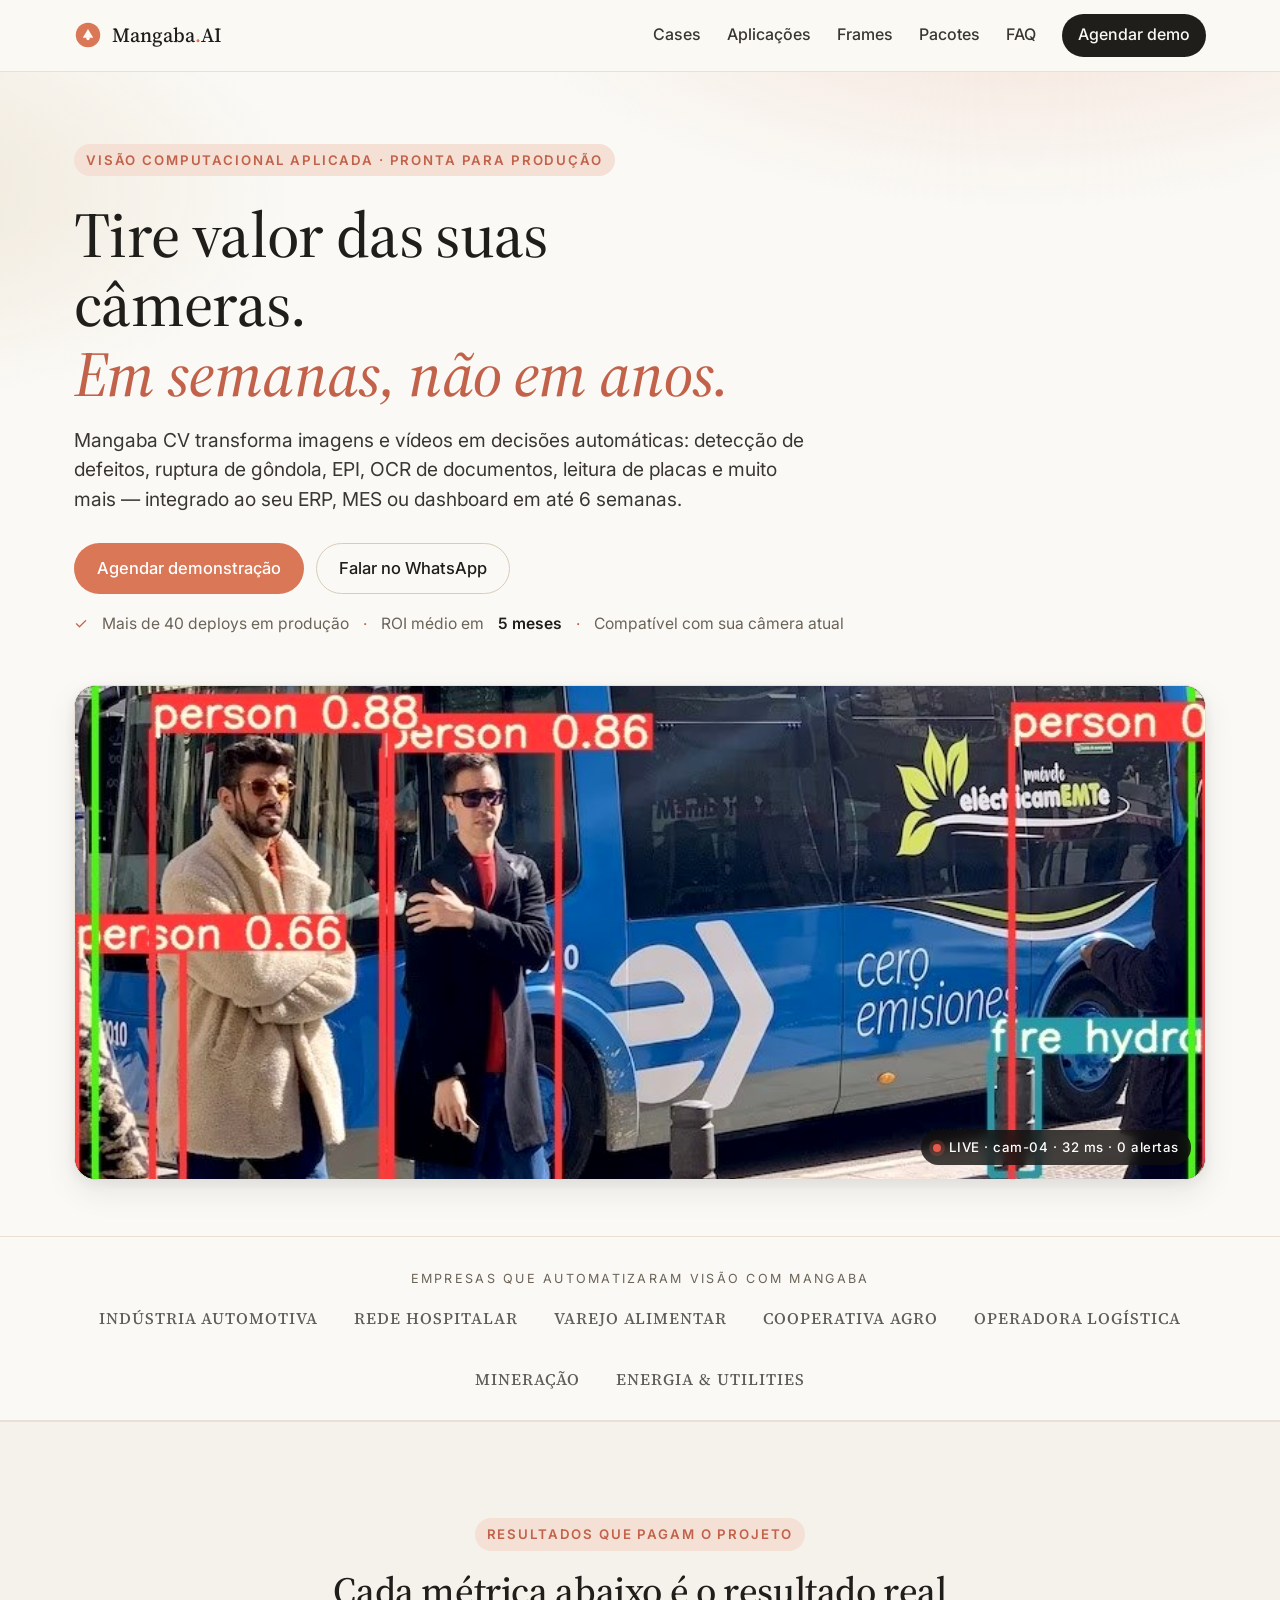
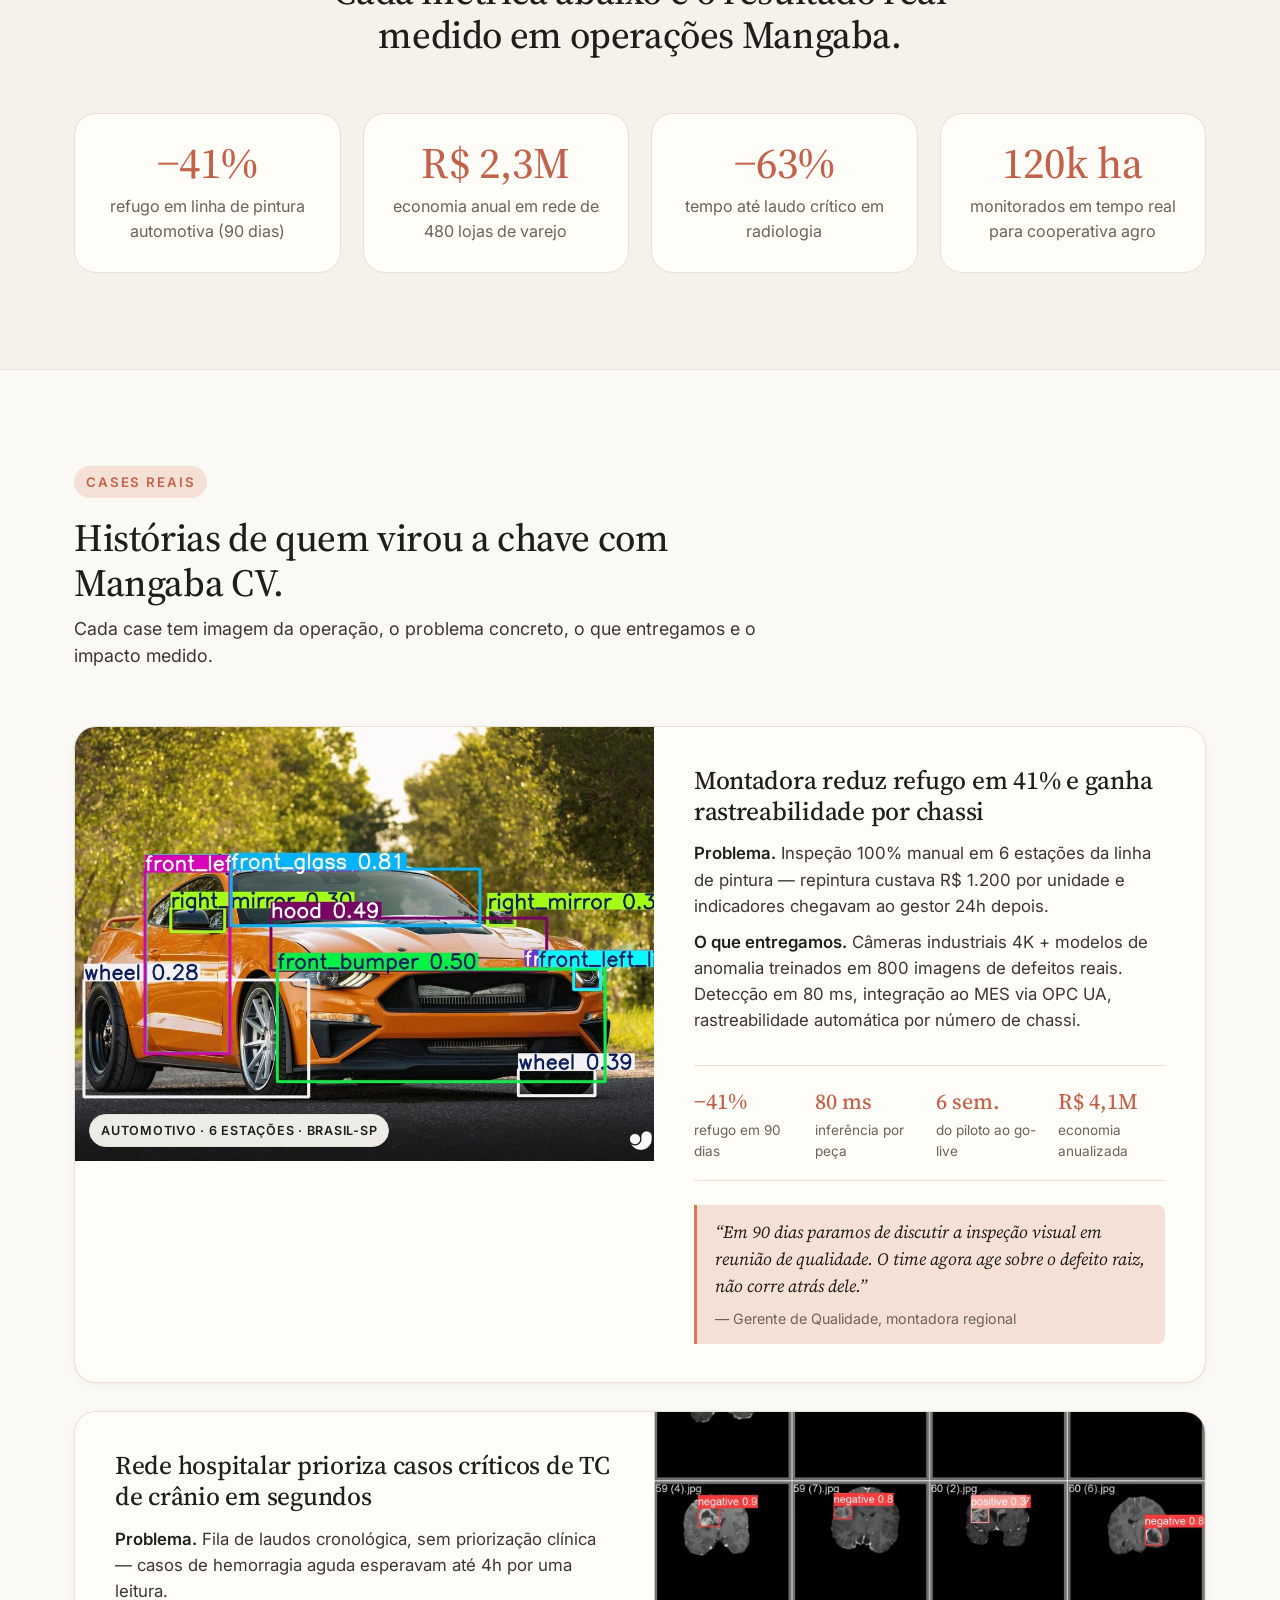
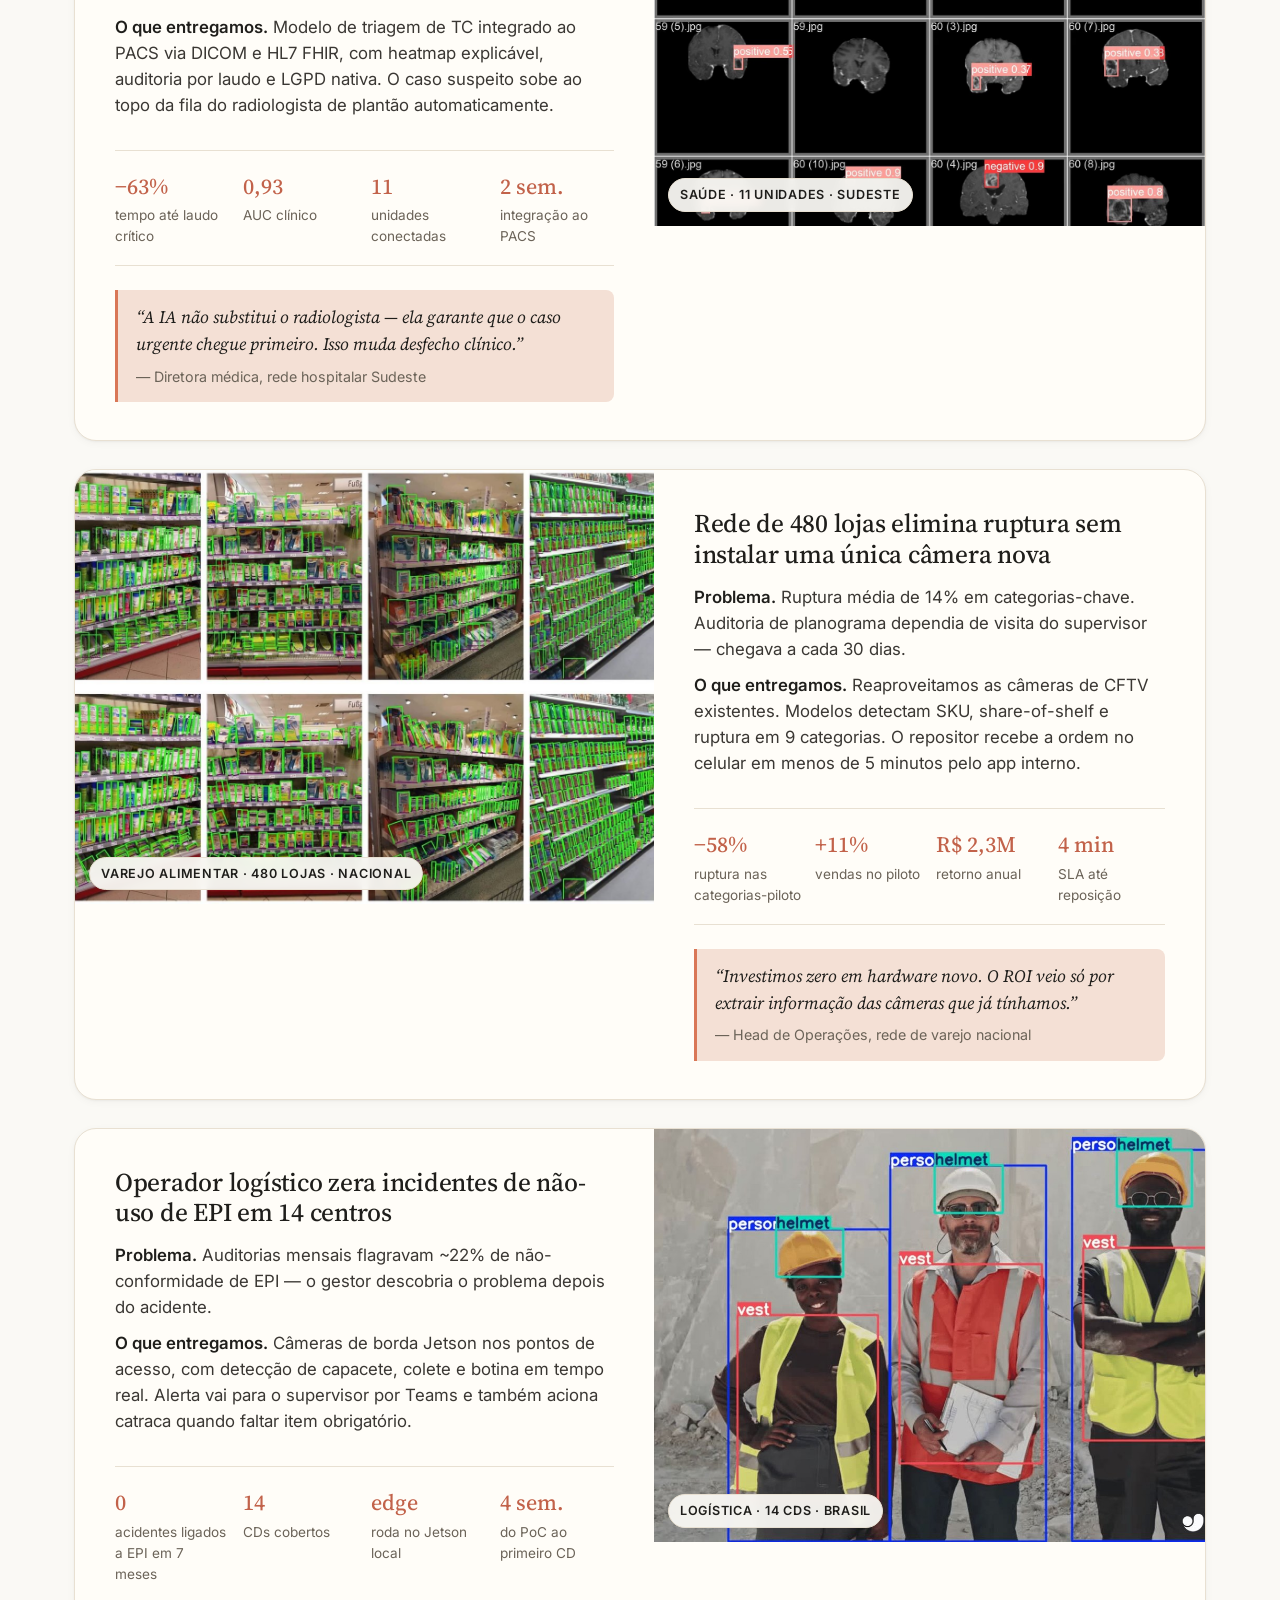
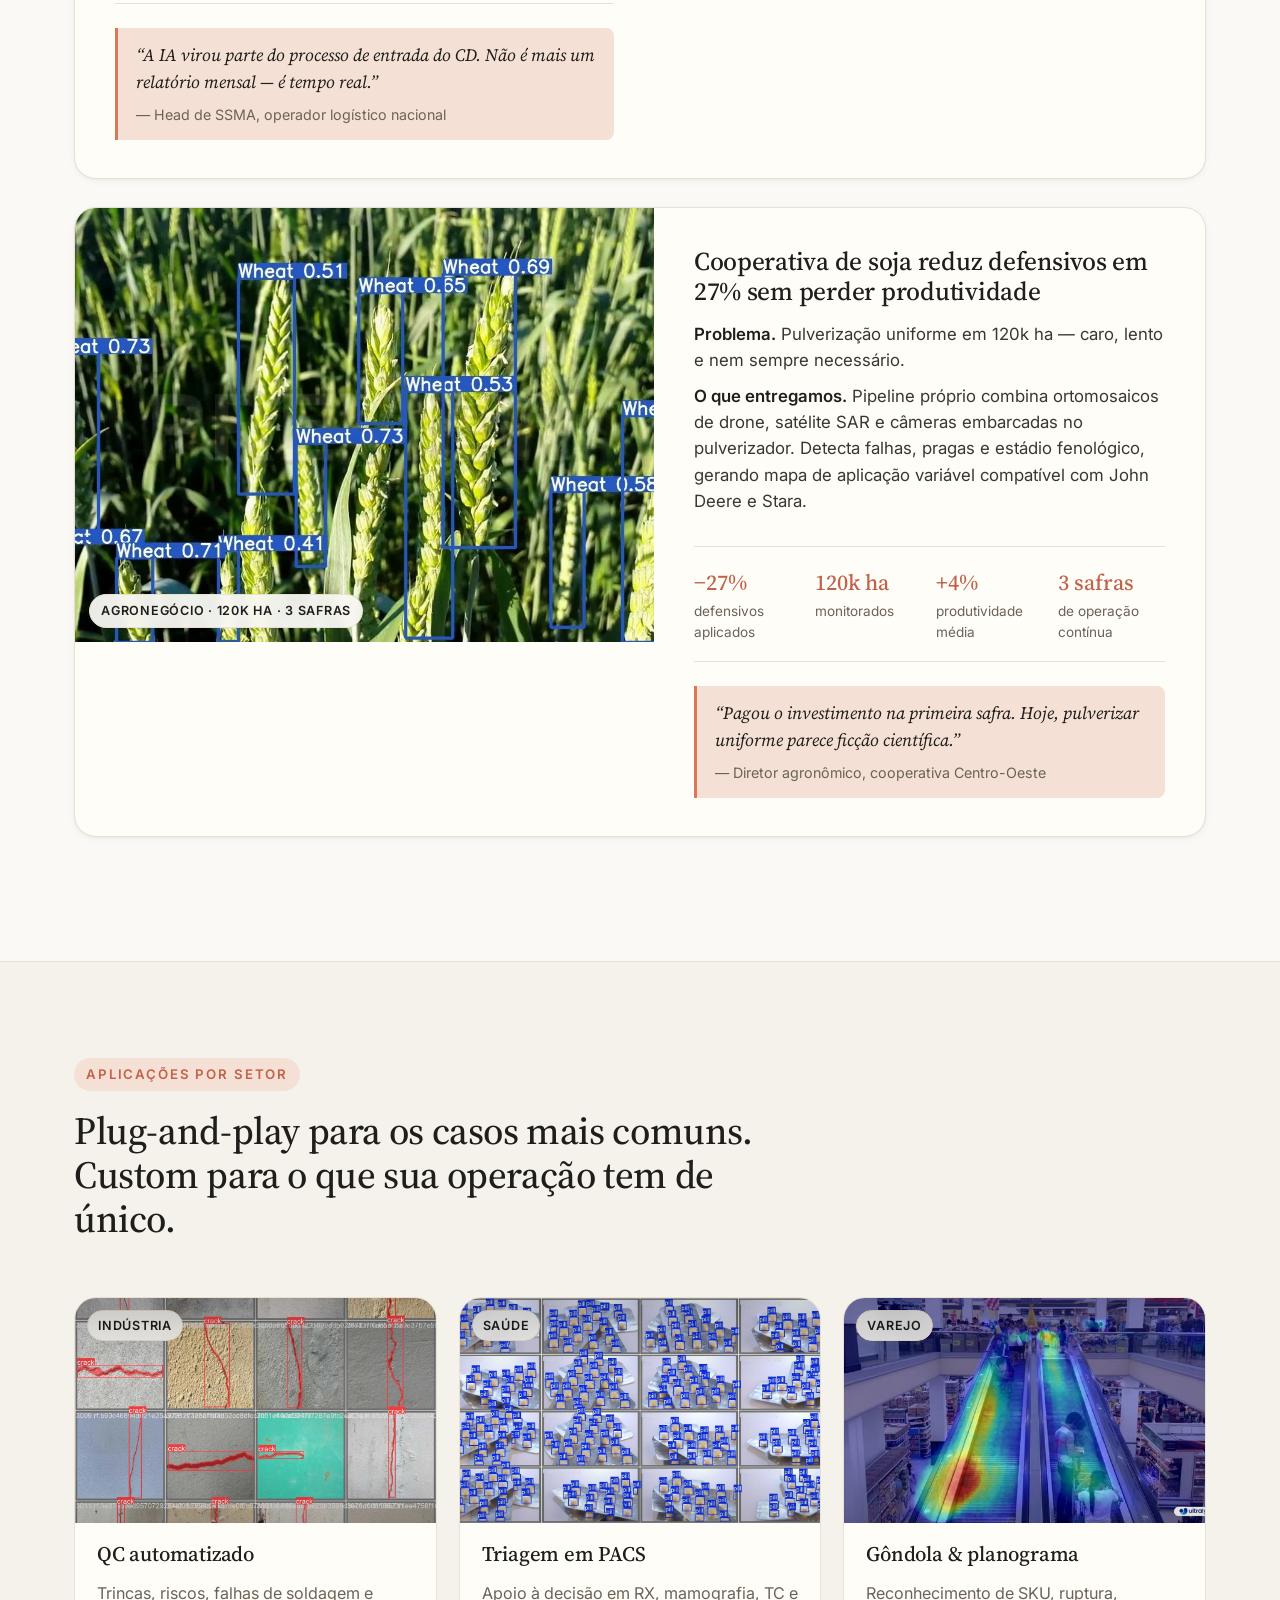
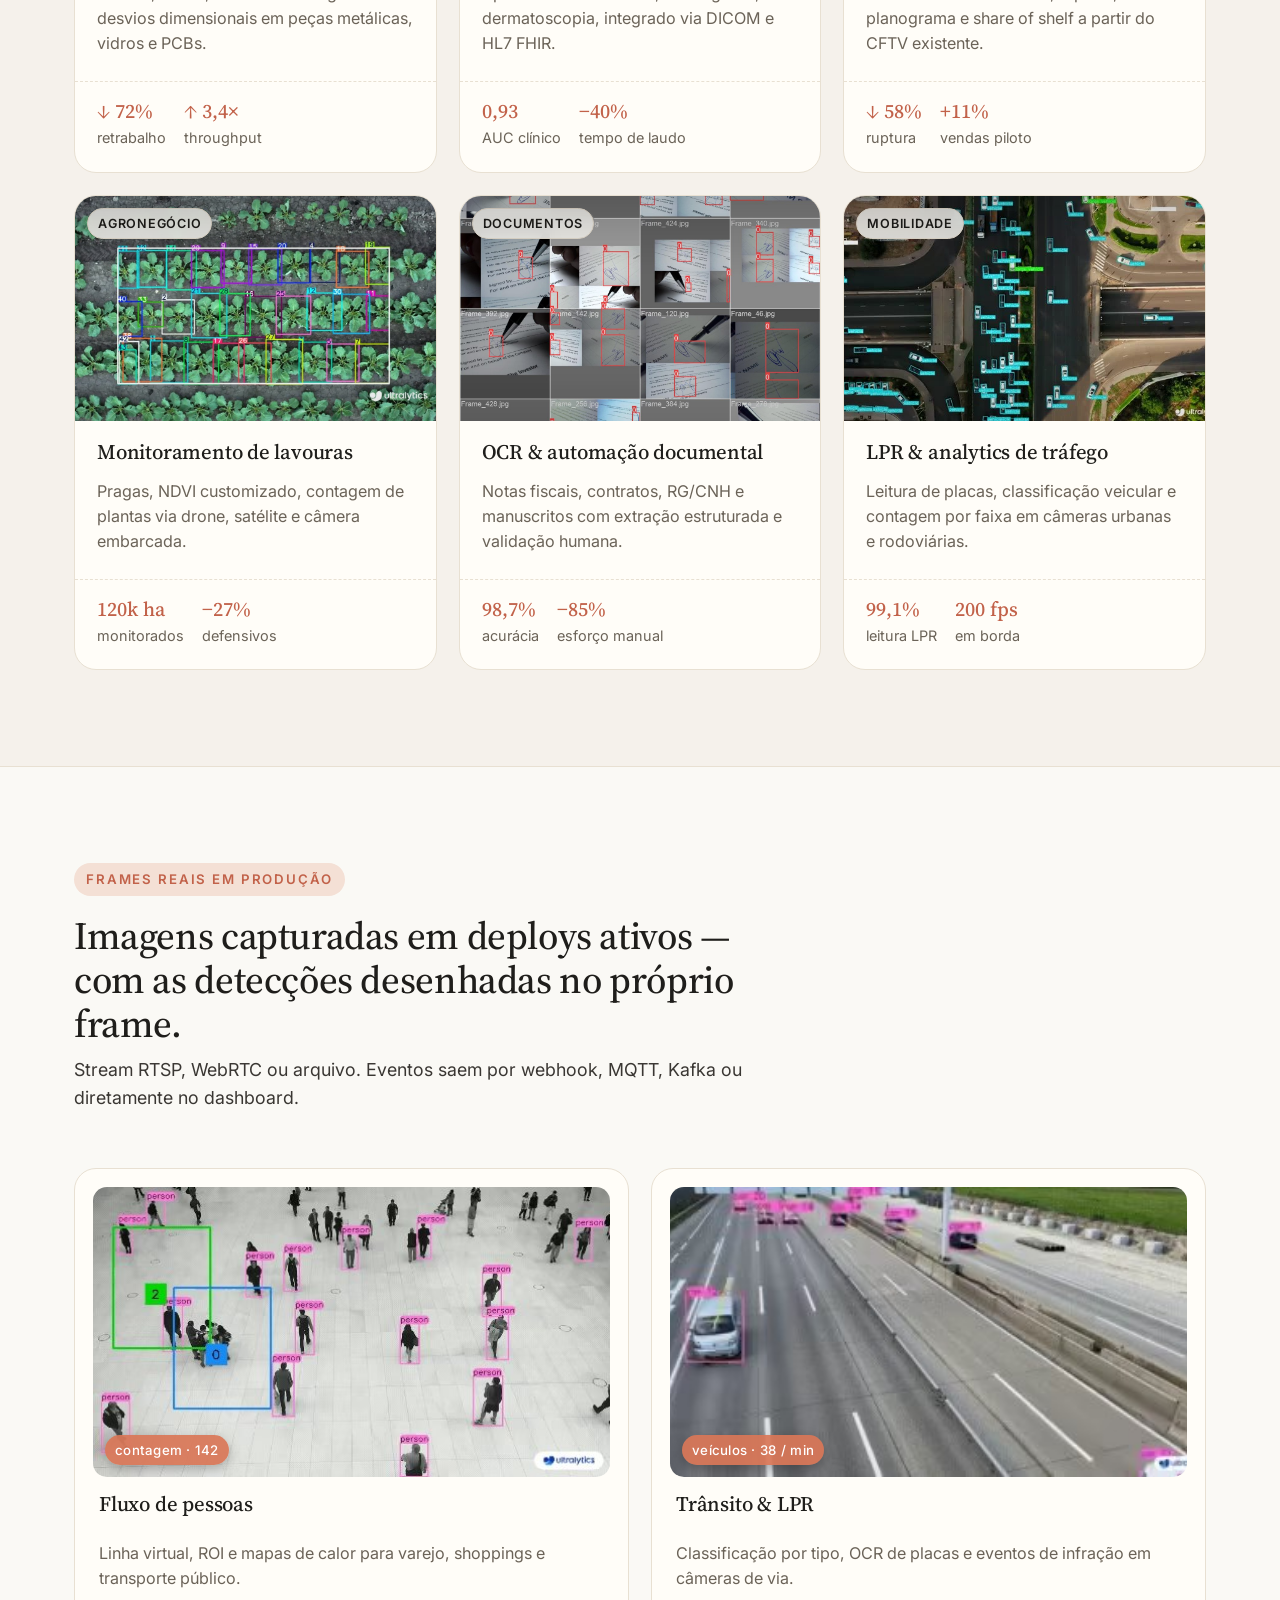
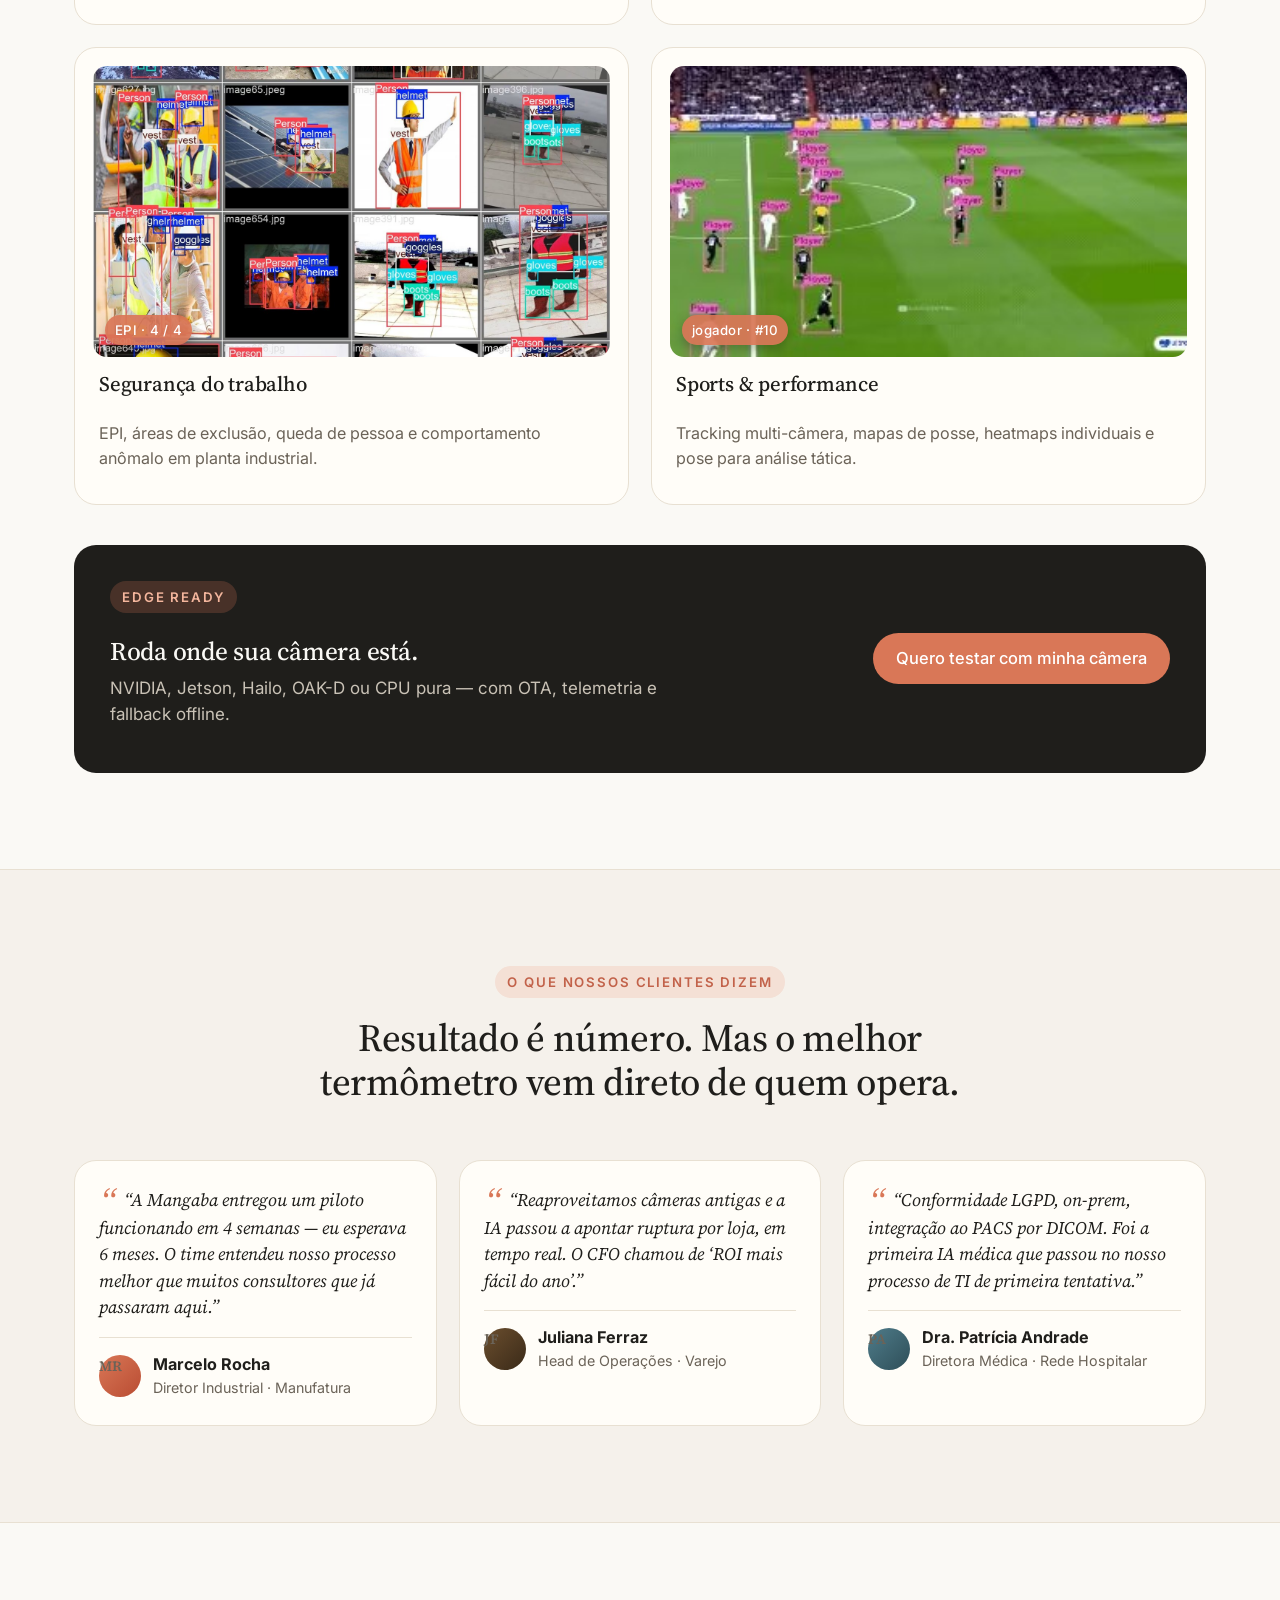
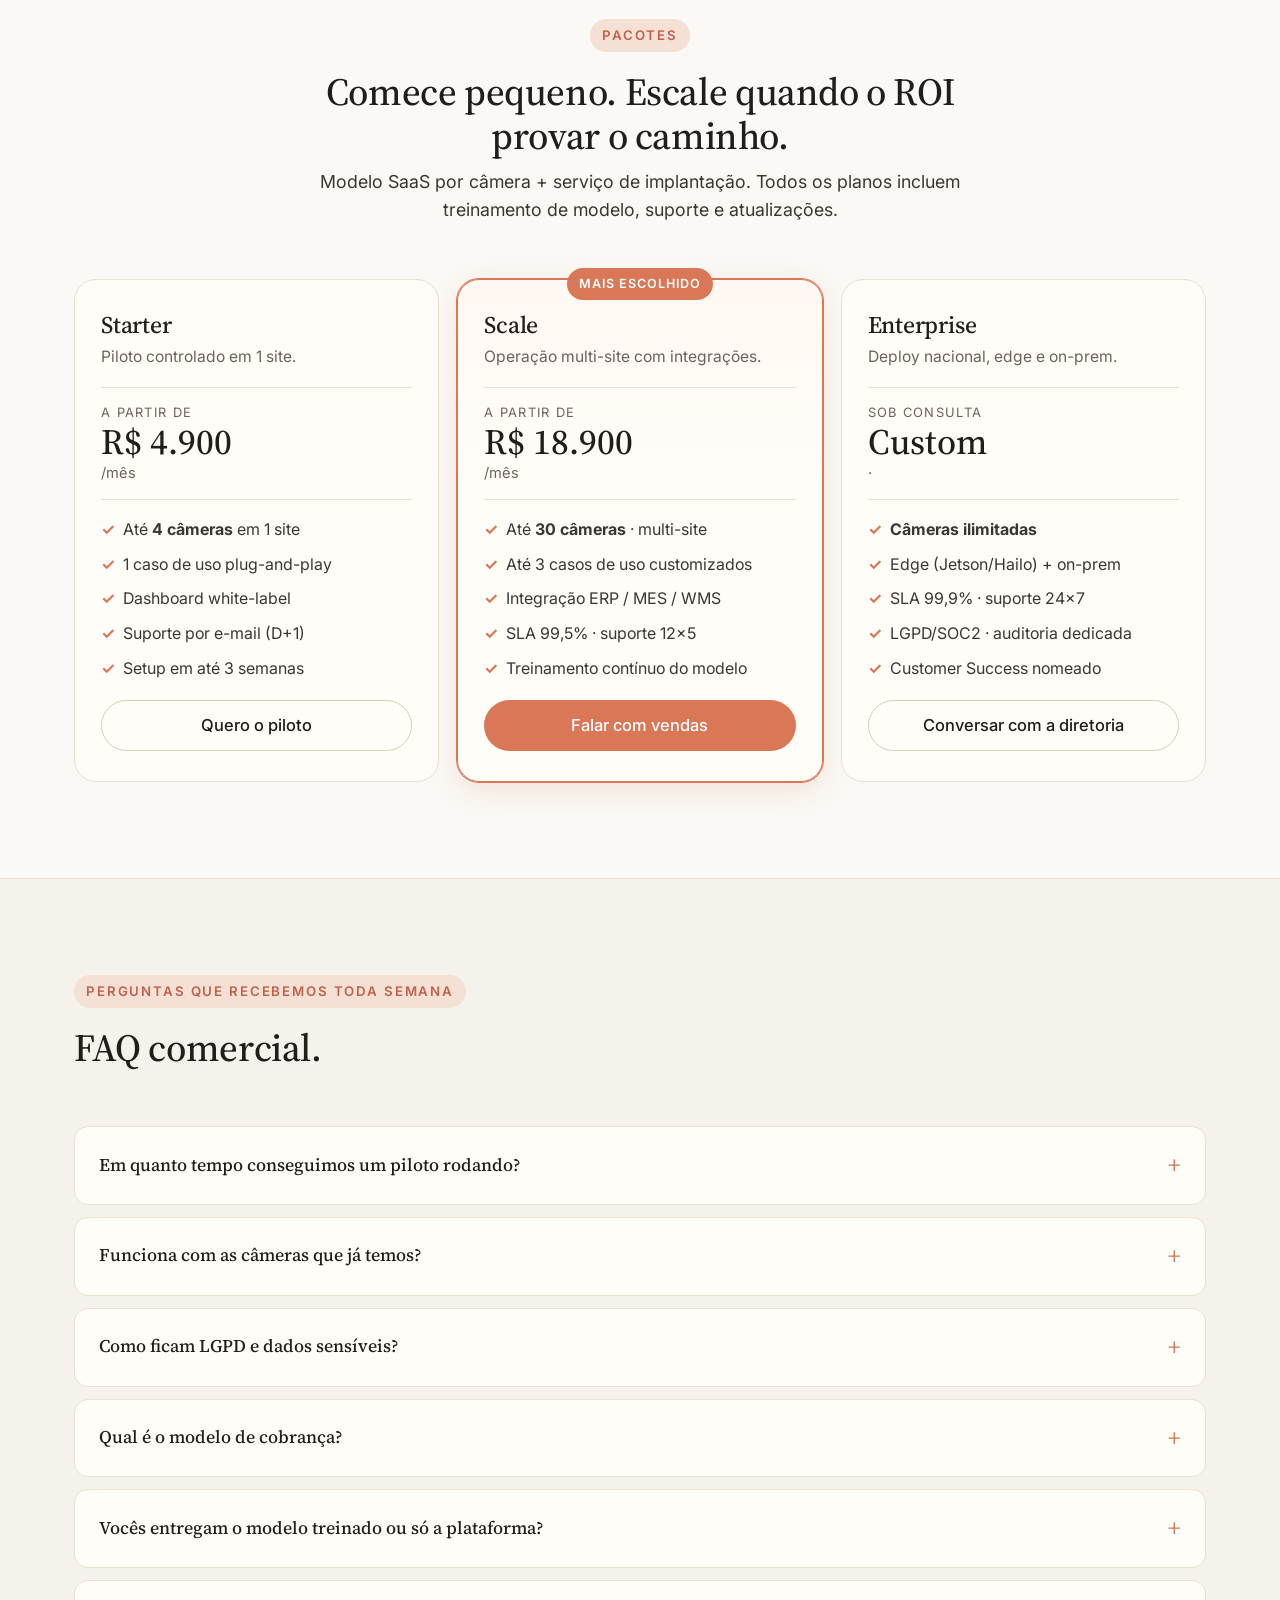
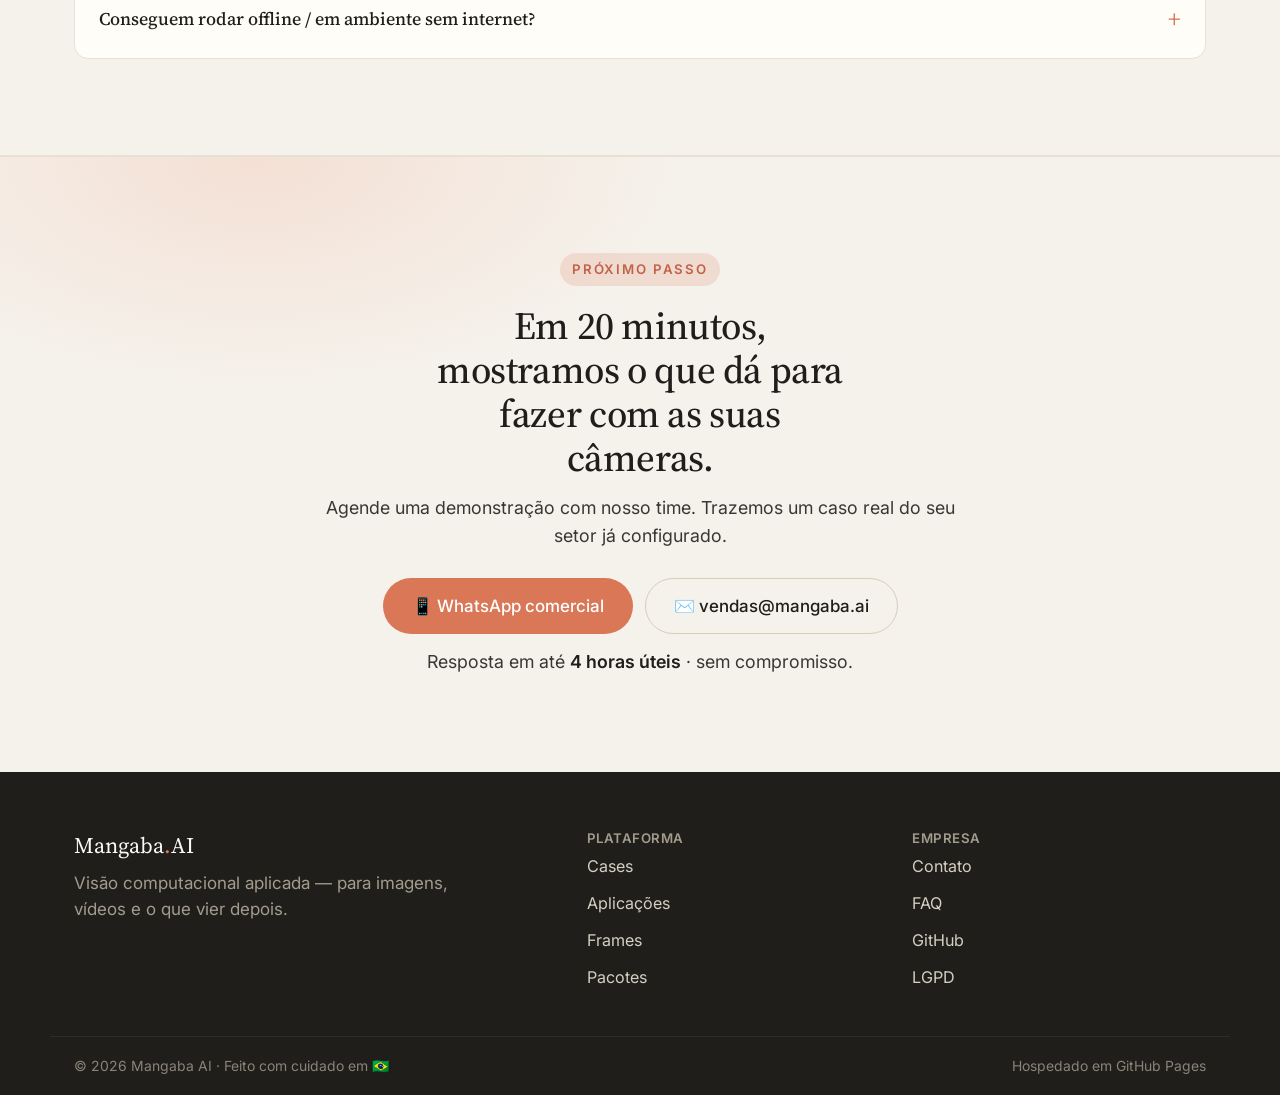
==== index.html @ 83b3646a "feat: use official Ultralytics YOLO annotated demos as case images Replaces stock Unsplash photos + " ====
<!DOCTYPE html>

<html lang="pt-BR">
<head>
<meta charset="utf-8"/>
<meta content="width=device-width, initial-scale=1.0" name="viewport"/>
<meta content="Mangaba AI — Visão Computacional aplicada. Reduza retrabalho, ruptura e tempo de laudo com IA visual em produção. Cases reais em indústria, varejo, saúde e agro." name="description"/>
<meta content="#FAF9F5" name="theme-color"/>
<meta content="Mangaba AI · Visão Computacional para sua operação" property="og:title"/>
<meta content="Detecção, OCR e analytics de vídeo em produção. Veja cases reais com ROI mensurável." property="og:description"/>
<meta content="website" property="og:type"/>
<title>Mangaba AI · Visão Computacional para sua operação</title>
<link href="https://fonts.googleapis.com" rel="preconnect"/>
<link crossorigin="" href="https://fonts.gstatic.com" rel="preconnect"/>
<link href="https://fonts.googleapis.com/css2?family=Source+Serif+4:opsz,wght@8..60,400;8..60,500;8..60,600&amp;family=Inter:wght@400;500;600;700&amp;display=swap" rel="stylesheet"/>
<link href="assets/styles.css" rel="stylesheet"/>
<link href="assets/favicon.svg" rel="icon" type="image/svg+xml"/>
</head>
<body>
<!-- ============== NAV ============== -->
<header class="nav">
<div class="nav__inner">
<a aria-label="Mangaba AI" class="brand" href="#top">
<span aria-hidden="true" class="brand__mark">
<svg fill="none" height="28" viewbox="0 0 32 32" width="28">
<circle cx="16" cy="16" fill="#D97757" r="14"></circle>
<path d="M10 19 L16 9 L22 19 Z" fill="#FAF9F5"></path>
<circle cx="16" cy="20" fill="#FAF9F5" r="2"></circle>
</svg>
</span>
<span class="brand__name">Mangaba<span class="brand__dot">.</span>AI</span>
</a>
<nav class="nav__links">
<a href="#cases">Cases</a>
<a href="#aplicacoes">Aplicações</a>
<a href="#video">Frames</a>
<a href="#pacotes">Pacotes</a>
<a href="#faq">FAQ</a>
<a class="nav__cta" href="https://wa.me/5500000000000?text=Quero%20conhecer%20o%20Mangaba%20CV" rel="noopener" target="_blank">Agendar demo</a>
</nav>
</div>
</header>
<!-- ============== HERO ============== -->
<section class="hero" id="top">
<div class="hero__inner">
<span class="eyebrow">Visão Computacional aplicada · pronta para produção</span>
<h1 class="hero__title">
      Tire valor das suas câmeras.<br/>
<em>Em semanas, não em anos.</em>
</h1>
<p class="hero__lede">
      Mangaba CV transforma imagens e vídeos em decisões automáticas: detecção de defeitos,
      ruptura de gôndola, EPI, OCR de documentos, leitura de placas e muito mais —
      integrado ao seu ERP, MES ou dashboard em até 6 semanas.
    </p>
<div class="hero__cta">
<a class="btn btn--primary" href="#contato">Agendar demonstração</a>
<a class="btn btn--ghost" href="https://wa.me/5500000000000?text=Quero%20saber%20mais%20sobre%20Mangaba%20CV" rel="noopener" target="_blank">Falar no WhatsApp</a>
</div>
<p class="hero__proof">
<span>✓</span> Mais de 40 deploys em produção
      <span>·</span> ROI médio em <b>5 meses</b>
<span>·</span> Compatível com sua câmera atual
    </p>
<div class="hero__media">
<img alt="Detecção YOLO de ônibus e pedestres em via urbana" loading="lazy" src="assets/cases/hero.jpg"/>

<div class="hero__hud">
<span class="dot"></span> LIVE · cam-04 · 32 ms · 0 alertas
      </div>
</div>
</div>
</section>
<!-- ============== TRUST STRIP ============== -->
<section class="trust">
<div class="container">
<p class="trust__title">Empresas que automatizaram visão com Mangaba</p>
<div aria-hidden="true" class="trust__row">
<span>INDÚSTRIA AUTOMOTIVA</span>
<span>REDE HOSPITALAR</span>
<span>VAREJO ALIMENTAR</span>
<span>COOPERATIVA AGRO</span>
<span>OPERADORA LOGÍSTICA</span>
<span>MINERAÇÃO</span>
<span>ENERGIA &amp; UTILITIES</span>
</div>
</div>
</section>
<!-- ============== IMPACT STATS ============== -->
<section class="section section--alt" id="impacto">
<div class="container">
<div class="section__head section__head--center">
<span class="eyebrow">Resultados que pagam o projeto</span>
<h2>Cada métrica abaixo é o resultado real medido em operações Mangaba.</h2>
</div>
<div class="impact-grid">
<div class="impact">
<b>−41%</b>
<span>refugo em linha de pintura automotiva (90 dias)</span>
</div>
<div class="impact">
<b>R$ 2,3M</b>
<span>economia anual em rede de 480 lojas de varejo</span>
</div>
<div class="impact">
<b>−63%</b>
<span>tempo até laudo crítico em radiologia</span>
</div>
<div class="impact">
<b>120k ha</b>
<span>monitorados em tempo real para cooperativa agro</span>
</div>
</div>
</div>
</section>
<!-- ============== CASES (REAIS, RICOS, COMERCIAIS) ============== -->
<section class="section" id="cases">
<div class="container">
<div class="section__head">
<span class="eyebrow">Cases reais</span>
<h2>Histórias de quem virou a chave com Mangaba CV.</h2>
<p>Cada case tem imagem da operação, o problema concreto, o que entregamos e o impacto medido.</p>
</div>
<!-- ===== CASE 1: AUTOMOTIVO ===== -->
<article class="rcase">
<div class="rcase__media">
<img alt="Detecção de peças automotivas com bounding boxes por componente" loading="lazy" src="assets/cases/case-auto.jpg"/>

<span class="rcase__pill">Automotivo · 6 estações · Brasil-SP</span>
</div>
<div class="rcase__body">
<h3>Montadora reduz refugo em 41% e ganha rastreabilidade por chassi</h3>
<p class="rcase__problem">
<b>Problema.</b> Inspeção 100% manual em 6 estações da linha de pintura — repintura
          custava R$ 1.200 por unidade e indicadores chegavam ao gestor 24h depois.
        </p>
<p class="rcase__solution">
<b>O que entregamos.</b> Câmeras industriais 4K + modelos de anomalia treinados em
          800 imagens de defeitos reais. Detecção em 80 ms, integração ao MES via OPC UA,
          rastreabilidade automática por número de chassi.
        </p>
<div class="rcase__stats">
<div><b>−41%</b><span>refugo em 90 dias</span></div>
<div><b>80 ms</b><span>inferência por peça</span></div>
<div><b>6 sem.</b><span>do piloto ao go-live</span></div>
<div><b>R$ 4,1M</b><span>economia anualizada</span></div>
</div>
<blockquote class="rcase__quote">
          “Em 90 dias paramos de discutir a inspeção visual em reunião de qualidade.
          O time agora age sobre o defeito raiz, não corre atrás dele.”
          <cite>— Gerente de Qualidade, montadora regional</cite>
</blockquote>
</div>
</article>
<!-- ===== CASE 2: SAÚDE ===== -->
<article class="rcase rcase--reverse">
<div class="rcase__media">
<img alt="Triagem de TCs cerebrais com classificação positive/negative" loading="lazy" src="assets/cases/case-saude.jpg"/>

<span class="rcase__pill">Saúde · 11 unidades · Sudeste</span>
</div>
<div class="rcase__body">
<h3>Rede hospitalar prioriza casos críticos de TC de crânio em segundos</h3>
<p class="rcase__problem">
<b>Problema.</b> Fila de laudos cronológica, sem priorização clínica — casos
          de hemorragia aguda esperavam até 4h por uma leitura.
        </p>
<p class="rcase__solution">
<b>O que entregamos.</b> Modelo de triagem de TC integrado ao PACS via DICOM e HL7 FHIR,
          com heatmap explicável, auditoria por laudo e LGPD nativa. O caso suspeito sobe ao topo
          da fila do radiologista de plantão automaticamente.
        </p>
<div class="rcase__stats">
<div><b>−63%</b><span>tempo até laudo crítico</span></div>
<div><b>0,93</b><span>AUC clínico</span></div>
<div><b>11</b><span>unidades conectadas</span></div>
<div><b>2 sem.</b><span>integração ao PACS</span></div>
</div>
<blockquote class="rcase__quote">
          “A IA não substitui o radiologista — ela garante que o caso urgente
          chegue primeiro. Isso muda desfecho clínico.”
          <cite>— Diretora médica, rede hospitalar Sudeste</cite>
</blockquote>
</div>
</article>
<!-- ===== CASE 3: VAREJO ===== -->
<article class="rcase">
<div class="rcase__media">
<img alt="Detecção densa de SKUs em gôndolas de varejo" loading="lazy" src="assets/cases/case-varejo.jpg"/>

<span class="rcase__pill">Varejo alimentar · 480 lojas · Nacional</span>
</div>
<div class="rcase__body">
<h3>Rede de 480 lojas elimina ruptura sem instalar uma única câmera nova</h3>
<p class="rcase__problem">
<b>Problema.</b> Ruptura média de 14% em categorias-chave. Auditoria de planograma
          dependia de visita do supervisor — chegava a cada 30 dias.
        </p>
<p class="rcase__solution">
<b>O que entregamos.</b> Reaproveitamos as câmeras de CFTV existentes. Modelos detectam
          SKU, share-of-shelf e ruptura em 9 categorias. O repositor recebe a ordem no celular em
          menos de 5 minutos pelo app interno.
        </p>
<div class="rcase__stats">
<div><b>−58%</b><span>ruptura nas categorias-piloto</span></div>
<div><b>+11%</b><span>vendas no piloto</span></div>
<div><b>R$ 2,3M</b><span>retorno anual</span></div>
<div><b>4 min</b><span>SLA até reposição</span></div>
</div>
<blockquote class="rcase__quote">
          “Investimos zero em hardware novo. O ROI veio só por extrair informação
          das câmeras que já tínhamos.”
          <cite>— Head de Operações, rede de varejo nacional</cite>
</blockquote>
</div>
</article>
<!-- ===== CASE 4: SEGURANÇA DO TRABALHO ===== -->
<article class="rcase rcase--reverse">
<div class="rcase__media">
<img alt="Detecção de EPI (helmet, vest) em operadores de campo" loading="lazy" src="assets/cases/case-logistica.jpg"/>

<span class="rcase__pill">Logística · 14 CDs · Brasil</span>
</div>
<div class="rcase__body">
<h3>Operador logístico zera incidentes de não-uso de EPI em 14 centros</h3>
<p class="rcase__problem">
<b>Problema.</b> Auditorias mensais flagravam ~22% de não-conformidade de EPI —
          o gestor descobria o problema depois do acidente.
        </p>
<p class="rcase__solution">
<b>O que entregamos.</b> Câmeras de borda Jetson nos pontos de acesso, com detecção
          de capacete, colete e botina em tempo real. Alerta vai para o supervisor por Teams e
          também aciona catraca quando faltar item obrigatório.
        </p>
<div class="rcase__stats">
<div><b>0</b><span>acidentes ligados a EPI em 7 meses</span></div>
<div><b>14</b><span>CDs cobertos</span></div>
<div><b>edge</b><span>roda no Jetson local</span></div>
<div><b>4 sem.</b><span>do PoC ao primeiro CD</span></div>
</div>
<blockquote class="rcase__quote">
          “A IA virou parte do processo de entrada do CD. Não é mais um relatório
          mensal — é tempo real.”
          <cite>— Head de SSMA, operador logístico nacional</cite>
</blockquote>
</div>
</article>
<!-- ===== CASE 5: AGRO ===== -->
<article class="rcase">
<div class="rcase__media">
<img alt="Detecção de espigas de trigo em lavoura" loading="lazy" src="assets/cases/case-agro.jpg"/>

<span class="rcase__pill">Agronegócio · 120k ha · 3 safras</span>
</div>
<div class="rcase__body">
<h3>Cooperativa de soja reduz defensivos em 27% sem perder produtividade</h3>
<p class="rcase__problem">
<b>Problema.</b> Pulverização uniforme em 120k ha — caro, lento e nem sempre necessário.
        </p>
<p class="rcase__solution">
<b>O que entregamos.</b> Pipeline próprio combina ortomosaicos de drone, satélite SAR e
          câmeras embarcadas no pulverizador. Detecta falhas, pragas e estádio fenológico, gerando
          mapa de aplicação variável compatível com John Deere e Stara.
        </p>
<div class="rcase__stats">
<div><b>−27%</b><span>defensivos aplicados</span></div>
<div><b>120k ha</b><span>monitorados</span></div>
<div><b>+4%</b><span>produtividade média</span></div>
<div><b>3 safras</b><span>de operação contínua</span></div>
</div>
<blockquote class="rcase__quote">
          “Pagou o investimento na primeira safra. Hoje, pulverizar uniforme
          parece ficção científica.”
          <cite>— Diretor agronômico, cooperativa Centro-Oeste</cite>
</blockquote>
</div>
</article>
</div>
</section>
<!-- ============== APLICAÇÕES POR SETOR (quick grid) ============== -->
<section class="section section--alt" id="aplicacoes">
<div class="container">
<div class="section__head">
<span class="eyebrow">Aplicações por setor</span>
<h2>Plug-and-play para os casos mais comuns. Custom para o que sua operação tem de único.</h2>
</div>
<div class="app-grid">
<article class="app">
<div class="app__img">
<img alt="Segmentação de trincas em superfícies industriais" loading="lazy" src="assets/cases/app-industria.jpg"/>

<span class="tag">Indústria</span>
</div>
<h3>QC automatizado</h3>
<p>Trincas, riscos, falhas de soldagem e desvios dimensionais em peças metálicas, vidros e PCBs.</p>
<ul class="kpi">
<li><b>↓ 72%</b> retrabalho</li>
<li><b>↑ 3,4×</b> throughput</li>
</ul>
</article>
<article class="app">
<div class="app__img">
<img alt="Detecção de pílulas em ambiente farmacêutico" loading="lazy" src="assets/cases/app-saude.jpg"/>

<span class="tag">Saúde</span>
</div>
<h3>Triagem em PACS</h3>
<p>Apoio à decisão em RX, mamografia, TC e dermatoscopia, integrado via DICOM e HL7 FHIR.</p>
<ul class="kpi">
<li><b>0,93</b> AUC clínico</li>
<li><b>−40%</b> tempo de laudo</li>
</ul>
</article>
<article class="app">
<div class="app__img">
<img alt="Heatmap de fluxo de clientes em supermercado" loading="lazy" src="assets/cases/app-varejo.jpg"/>

<span class="tag">Varejo</span>
</div>
<h3>Gôndola &amp; planograma</h3>
<p>Reconhecimento de SKU, ruptura, planograma e share of shelf a partir do CFTV existente.</p>
<ul class="kpi">
<li><b>↓ 58%</b> ruptura</li>
<li><b>+11%</b> vendas piloto</li>
</ul>
</article>
<article class="app">
<div class="app__img">
<img alt="Rastreio de plantas individuais em talhão" loading="lazy" src="assets/cases/app-agro.jpg"/>

<span class="tag">Agronegócio</span>
</div>
<h3>Monitoramento de lavouras</h3>
<p>Pragas, NDVI customizado, contagem de plantas via drone, satélite e câmera embarcada.</p>
<ul class="kpi">
<li><b>120k ha</b> monitorados</li>
<li><b>−27%</b> defensivos</li>
</ul>
</article>
<article class="app">
<div class="app__img">
<img alt="Detecção de assinaturas em documentos digitalizados" loading="lazy" src="assets/cases/app-documentos.jpg"/>

<span class="tag">Documentos</span>
</div>
<h3>OCR &amp; automação documental</h3>
<p>Notas fiscais, contratos, RG/CNH e manuscritos com extração estruturada e validação humana.</p>
<ul class="kpi">
<li><b>98,7%</b> acurácia</li>
<li><b>−85%</b> esforço manual</li>
</ul>
</article>
<article class="app">
<div class="app__img">
<img alt="Detecção OBB de veículos em vista aérea de rodovia" loading="lazy" src="assets/cases/app-mobilidade.jpg"/>

<span class="tag">Mobilidade</span>
</div>
<h3>LPR &amp; analytics de tráfego</h3>
<p>Leitura de placas, classificação veicular e contagem por faixa em câmeras urbanas e rodoviárias.</p>
<ul class="kpi">
<li><b>99,1%</b> leitura LPR</li>
<li><b>200 fps</b> em borda</li>
</ul>
</article>
</div>
</div>
</section>
<!-- ============== FRAMES REAIS DE APLICAÇÕES ============== -->
<section class="section" id="video">
<div class="container">
<div class="section__head">
<span class="eyebrow">Frames reais em produção</span>
<h2>Imagens capturadas em deploys ativos — com as detecções desenhadas no próprio frame.</h2>
<p>Stream RTSP, WebRTC ou arquivo. Eventos saem por webhook, MQTT, Kafka ou diretamente no dashboard.</p>
</div>
<div class="video-grid">
<article class="vcard">
<div class="vframe">
<img alt="Contagem de pessoas por região em praça pública" loading="lazy" src="assets/cases/frame-pessoas.jpg"/>

<div class="vframe__chip">contagem · 142</div>
</div>
<h3>Fluxo de pessoas</h3>
<p>Linha virtual, ROI e mapas de calor para varejo, shoppings e transporte público.</p>
</article>
<article class="vcard">
<div class="vframe">
<img alt="Rastreio de veículos em rodovia (track-IDs)" loading="lazy" src="assets/cases/frame-transito.jpg"/>

<div class="vframe__chip">veículos · 38 / min</div>
</div>
<h3>Trânsito &amp; LPR</h3>
<p>Classificação por tipo, OCR de placas e eventos de infração em câmeras de via.</p>
</article>
<article class="vcard">
<div class="vframe">
<img alt="Detecção de EPI em trabalhadores de construção" loading="lazy" src="assets/cases/frame-epi.jpg"/>

<div class="vframe__chip">EPI · 4 / 4</div>
</div>
<h3>Segurança do trabalho</h3>
<p>EPI, áreas de exclusão, queda de pessoa e comportamento anômalo em planta industrial.</p>
</article>
<article class="vcard">
<div class="vframe">
<img alt="Detecção de jogadores em partida de futebol" loading="lazy" src="assets/cases/frame-sports.jpg"/>

<div class="vframe__chip">jogador · #10</div>
</div>
<h3>Sports &amp; performance</h3>
<p>Tracking multi-câmera, mapas de posse, heatmaps individuais e pose para análise tática.</p>
</article>
</div>
<div class="callout">
<div>
<span class="eyebrow">Edge ready</span>
<h3>Roda onde sua câmera está.</h3>
<p>NVIDIA, Jetson, Hailo, OAK-D ou CPU pura — com OTA, telemetria e fallback offline.</p>
</div>
<a class="btn btn--primary" href="#contato">Quero testar com minha câmera</a>
</div>
</div>
</section>
<!-- ============== TESTIMONIALS ============== -->
<section class="section section--alt" id="depoimentos">
<div class="container">
<div class="section__head section__head--center">
<span class="eyebrow">O que nossos clientes dizem</span>
<h2>Resultado é número. Mas o melhor termômetro vem direto de quem opera.</h2>
</div>
<div class="quotes-grid">
<figure class="quote">
<blockquote>
          “A Mangaba entregou um piloto funcionando em 4 semanas — eu esperava 6 meses.
          O time entendeu nosso processo melhor que muitos consultores que já passaram aqui.”
        </blockquote>
<figcaption>
<span aria-hidden="true" class="avatar avatar--1">MR</span>
<div>
<b>Marcelo Rocha</b>
<span>Diretor Industrial · Manufatura</span>
</div>
</figcaption>
</figure>
<figure class="quote">
<blockquote>
          “Reaproveitamos câmeras antigas e a IA passou a apontar ruptura por loja, em tempo real.
          O CFO chamou de ‘ROI mais fácil do ano’.”
        </blockquote>
<figcaption>
<span aria-hidden="true" class="avatar avatar--2">JF</span>
<div>
<b>Juliana Ferraz</b>
<span>Head de Operações · Varejo</span>
</div>
</figcaption>
</figure>
<figure class="quote">
<blockquote>
          “Conformidade LGPD, on-prem, integração ao PACS por DICOM. Foi a primeira IA
          médica que passou no nosso processo de TI de primeira tentativa.”
        </blockquote>
<figcaption>
<span aria-hidden="true" class="avatar avatar--3">PA</span>
<div>
<b>Dra. Patrícia Andrade</b>
<span>Diretora Médica · Rede Hospitalar</span>
</div>
</figcaption>
</figure>
</div>
</div>
</section>
<!-- ============== PRICING / PACOTES ============== -->
<section class="section" id="pacotes">
<div class="container">
<div class="section__head section__head--center">
<span class="eyebrow">Pacotes</span>
<h2>Comece pequeno. Escale quando o ROI provar o caminho.</h2>
<p>Modelo SaaS por câmera + serviço de implantação. Todos os planos incluem treinamento de modelo, suporte e atualizações.</p>
</div>
<div class="price-grid">
<article class="price">
<header>
<h3>Starter</h3>
<p>Piloto controlado em 1 site.</p>
</header>
<div class="price__num">
<span class="price__from">a partir de</span>
<b>R$ 4.900</b>
<span class="price__per">/mês</span>
</div>
<ul class="price__feat">
<li>Até <b>4 câmeras</b> em 1 site</li>
<li>1 caso de uso plug-and-play</li>
<li>Dashboard white-label</li>
<li>Suporte por e-mail (D+1)</li>
<li>Setup em até 3 semanas</li>
</ul>
<a class="btn btn--ghost" href="#contato">Quero o piloto</a>
</article>
<article class="price price--featured">
<span class="price__badge">Mais escolhido</span>
<header>
<h3>Scale</h3>
<p>Operação multi-site com integrações.</p>
</header>
<div class="price__num">
<span class="price__from">a partir de</span>
<b>R$ 18.900</b>
<span class="price__per">/mês</span>
</div>
<ul class="price__feat">
<li>Até <b>30 câmeras</b> · multi-site</li>
<li>Até 3 casos de uso customizados</li>
<li>Integração ERP / MES / WMS</li>
<li>SLA 99,5% · suporte 12×5</li>
<li>Treinamento contínuo do modelo</li>
</ul>
<a class="btn btn--primary" href="#contato">Falar com vendas</a>
</article>
<article class="price">
<header>
<h3>Enterprise</h3>
<p>Deploy nacional, edge e on-prem.</p>
</header>
<div class="price__num">
<span class="price__from">sob consulta</span>
<b>Custom</b>
<span class="price__per">·</span>
</div>
<ul class="price__feat">
<li><b>Câmeras ilimitadas</b></li>
<li>Edge (Jetson/Hailo) + on-prem</li>
<li>SLA 99,9% · suporte 24×7</li>
<li>LGPD/SOC2 · auditoria dedicada</li>
<li>Customer Success nomeado</li>
</ul>
<a class="btn btn--ghost" href="#contato">Conversar com a diretoria</a>
</article>
</div>
</div>
</section>
<!-- ============== FAQ ============== -->
<section class="section section--alt" id="faq">
<div class="container faq">
<div class="section__head">
<span class="eyebrow">Perguntas que recebemos toda semana</span>
<h2>FAQ comercial.</h2>
</div>
<div class="faq__list">
<details>
<summary>Em quanto tempo conseguimos um piloto rodando?</summary>
<p>Entre 3 e 6 semanas, dependendo da complexidade do caso e da disponibilidade dos dados.
           Para casos plug-and-play (EPI, contagem, LPR), entregamos em 2 semanas.</p>
</details>
<details>
<summary>Funciona com as câmeras que já temos?</summary>
<p>Sim. Em mais de 80% dos projetos, reaproveitamos a infraestrutura existente
           (RTSP, ONVIF, CFTV). Quando há gargalo de qualidade, recomendamos o upgrade pontual.</p>
</details>
<details>
<summary>Como ficam LGPD e dados sensíveis?</summary>
<p>Privacidade desde o desenho: opções on-prem e edge para nunca sair vídeo da sua rede,
           anonimização automática de rostos/placas e DPA padrão da indústria.
           Setor saúde: HL7 FHIR + DICOM + ISO 27001.</p>
</details>
<details>
<summary>Qual é o modelo de cobrança?</summary>
<p>SaaS por câmera ativa, com tier por volume. Implantação é one-off e pode ser
           parcelada. Não cobramos por inferência nem por evento — previsibilidade total.</p>
</details>
<details>
<summary>Vocês entregam o modelo treinado ou só a plataforma?</summary>
<p>Os dois. Você pode usar nossos modelos prontos (catálogo de 120+),
           treinar com seus dados em ambiente isolado ou trazer modelo próprio
           e usar nossa stack de inferência.</p>
</details>
<details>
<summary>Conseguem rodar offline / em ambiente sem internet?</summary>
<p>Sim. Toda a stack tem versão edge (Docker/Helm) com sincronização eventual,
           para sites remotos como mina, fazenda ou plataforma offshore.</p>
</details>
</div>
</div>
</section>
<!-- ============== CTA FINAL / CONTATO ============== -->
<section class="cta" id="contato">
<div class="container cta__inner">
<span class="eyebrow">Próximo passo</span>
<h2>Em 20 minutos, mostramos o que dá para fazer com as suas câmeras.</h2>
<p>Agende uma demonstração com nosso time. Trazemos um caso real do seu setor já configurado.</p>
<div class="cta__actions">
<a class="btn btn--primary btn--lg" href="https://wa.me/5500000000000?text=Quero%20agendar%20uma%20demo%20do%20Mangaba%20CV" rel="noopener" target="_blank">📱 WhatsApp comercial</a>
<a class="btn btn--ghost btn--lg" href="mailto:vendas@mangaba.ai?subject=Demo%20Mangaba%20CV">✉️ vendas@mangaba.ai</a>
</div>
<p class="cta__small">Resposta em até <b>4 horas úteis</b> · sem compromisso.</p>
</div>
</section>
<!-- ============== FOOTER ============== -->
<footer class="footer">
<div class="container footer__inner">
<div class="footer__brand">
<span class="brand__name">Mangaba<span class="brand__dot">.</span>AI</span>
<p>Visão computacional aplicada — para imagens, vídeos e o que vier depois.</p>
</div>
<div class="footer__cols">
<div>
<h4>Plataforma</h4>
<a href="#cases">Cases</a>
<a href="#aplicacoes">Aplicações</a>
<a href="#video">Frames</a>
<a href="#pacotes">Pacotes</a>
</div>
<div>
<h4>Empresa</h4>
<a href="#contato">Contato</a>
<a href="#faq">FAQ</a>
<a href="https://github.com/dheiver2" rel="noopener" target="_blank">GitHub</a>
<a href="#">LGPD</a>
</div>
</div>
</div>
<div class="footer__bottom">
<span>© <span id="year"></span> Mangaba AI · Feito com cuidado em 🇧🇷</span>
<span>Hospedado em GitHub Pages</span>
</div>
</footer>
<script>
  document.getElementById('year').textContent = new Date().getFullYear();
</script>
</body>
</html>
---- assets/styles.css ----
/* =========================================================
   Mangaba AI — Computer Vision
   Paleta inspirada em Claude AI: cream warm, terracotta, serif
   ========================================================= */

:root {
  /* Surfaces */
  --bg:          #FAF9F5;
  --bg-alt:      #F5F1EB;
  --surface:    #FFFDF8;
  --border:      #E8E0D2;
  --border-strong: #D8CDB8;

  /* Ink */
  --ink:         #1F1E1B;
  --ink-soft:    #3A3733;
  --muted:       #6B6358;

  /* Accent */
  --accent:      #D97757;   /* claude terracotta */
  --accent-dk:   #C2624A;
  --accent-soft: #F4E0D5;

  /* Type */
  --serif: "Source Serif 4", "Iowan Old Style", Georgia, "Times New Roman", serif;
  --sans:  "Inter", -apple-system, BlinkMacSystemFont, "Segoe UI", Roboto, sans-serif;

  /* Layout */
  --maxw: 1180px;
  --radius: 14px;
  --radius-lg: 22px;
  --shadow-sm: 0 1px 2px rgba(31,30,27,.04), 0 2px 8px rgba(31,30,27,.04);
  --shadow:   0 4px 12px rgba(31,30,27,.06), 0 12px 32px rgba(31,30,27,.08);
}

* { box-sizing: border-box; }

html, body {
  margin: 0;
  padding: 0;
  background: var(--bg);
  color: var(--ink);
  font-family: var(--sans);
  font-size: 17px;
  line-height: 1.55;
  -webkit-font-smoothing: antialiased;
  text-rendering: optimizeLegibility;
}

img, video { max-width: 100%; display: block; }

a { color: inherit; text-decoration: none; }
a:hover { color: var(--accent-dk); }

h1, h2, h3, h4 {
  font-family: var(--serif);
  font-weight: 500;
  color: var(--ink);
  letter-spacing: -0.01em;
  margin: 0;
}

h1 { font-size: clamp(2.4rem, 5vw, 3.8rem); line-height: 1.08; }
h2 { font-size: clamp(1.7rem, 3vw, 2.4rem); line-height: 1.15; }
h3 { font-size: 1.22rem; line-height: 1.3; }
h4 { font-size: 0.95rem; letter-spacing: .04em; text-transform: uppercase; color: var(--muted); font-family: var(--sans); font-weight: 600; }

p  { margin: .55em 0; color: var(--ink-soft); }
em { font-style: italic; color: var(--accent-dk); font-feature-settings: "ss01"; }

.container { max-width: var(--maxw); margin: 0 auto; padding: 0 24px; }

.eyebrow {
  display: inline-block;
  font-family: var(--sans);
  font-size: 0.78rem;
  font-weight: 600;
  letter-spacing: .14em;
  text-transform: uppercase;
  color: var(--accent-dk);
  background: var(--accent-soft);
  padding: 6px 12px;
  border-radius: 999px;
  margin-bottom: 18px;
}

/* =========================================================
   NAV
   ========================================================= */
.nav {
  position: sticky;
  top: 0;
  z-index: 50;
  background: rgba(250, 249, 245, .82);
  backdrop-filter: saturate(160%) blur(12px);
  -webkit-backdrop-filter: saturate(160%) blur(12px);
  border-bottom: 1px solid var(--border);
}
.nav__inner {
  max-width: var(--maxw);
  margin: 0 auto;
  padding: 14px 24px;
  display: flex;
  align-items: center;
  justify-content: space-between;
  gap: 24px;
}
.brand {
  display: inline-flex;
  align-items: center;
  gap: 10px;
  font-family: var(--serif);
  font-weight: 500;
  font-size: 1.18rem;
  color: var(--ink);
}
.brand__mark { display: inline-flex; }
.brand__dot { color: var(--accent); }

.nav__links {
  display: flex;
  align-items: center;
  gap: 26px;
}
.nav__links a {
  font-size: 0.94rem;
  color: var(--ink-soft);
  font-weight: 500;
}
.nav__links a:hover { color: var(--ink); }

.nav__cta {
  background: var(--ink);
  color: var(--bg) !important;
  padding: 9px 16px;
  border-radius: 999px;
  font-weight: 500;
}
.nav__cta:hover { background: var(--accent-dk); color: var(--bg) !important; }

@media (max-width: 760px) {
  .nav__links a:not(.nav__cta) { display: none; }
}

/* =========================================================
   BUTTONS
   ========================================================= */
.btn {
  display: inline-flex;
  align-items: center;
  justify-content: center;
  padding: 12px 22px;
  border-radius: 999px;
  font-weight: 500;
  font-size: 0.97rem;
  border: 1px solid transparent;
  transition: transform .15s ease, background .2s ease, color .2s ease, border-color .2s ease;
  cursor: pointer;
}
.btn:hover { transform: translateY(-1px); }
.btn--primary { background: var(--accent); color: #fff; }
.btn--primary:hover { background: var(--accent-dk); color: #fff; }
.btn--ghost   { background: transparent; color: var(--ink); border-color: var(--border-strong); }
.btn--ghost:hover { background: var(--surface); border-color: var(--ink); color: var(--ink); }
.btn--lg { padding: 14px 28px; font-size: 1rem; }

/* =========================================================
   HERO
   ========================================================= */
.hero {
  padding: 72px 0 56px;
  background:
    radial-gradient(900px 420px at 80% -10%, var(--accent-soft) 0%, transparent 60%),
    radial-gradient(700px 360px at -10% 10%, #EFE7D8 0%, transparent 60%),
    var(--bg);
  border-bottom: 1px solid var(--border);
}
.hero__inner {
  max-width: var(--maxw);
  margin: 0 auto;
  padding: 0 24px;
  text-align: left;
}
.hero__title {
  margin-top: 6px;
  max-width: 22ch;
}
.hero__lede {
  margin-top: 18px;
  font-size: 1.13rem;
  max-width: 62ch;
  color: var(--ink-soft);
}
.hero__cta {
  margin-top: 28px;
  display: flex;
  gap: 12px;
  flex-wrap: wrap;
}

.hero__media {
  position: relative;
  margin-top: 48px;
  border-radius: var(--radius-lg);
  overflow: hidden;
  border: 1px solid var(--border);
  box-shadow: var(--shadow);
  aspect-ratio: 16 / 7;
  background: #1a1a1a;
}
.hero__media img {
  width: 100%; height: 100%;
  object-fit: cover;
  filter: saturate(1.05) contrast(1.02);
}
.hero__overlay,
.bbox-overlay {
  position: absolute; inset: 0;
  pointer-events: none;
  overflow: hidden;
}

/* ----- Bounding box (CV detection style) ----- */
.bbox {
  position: absolute;
  left: var(--x); top: var(--y);
  width: var(--w); height: var(--h);
  border: 1.6px solid var(--accent);
  border-radius: 4px;
  background: linear-gradient(180deg, rgba(217,119,87,.14), rgba(217,119,87,0) 55%);
  box-shadow: 0 0 0 1px rgba(217,119,87,.22), 0 2px 12px rgba(0,0,0,.18);
  pointer-events: none;
}
.bbox::before {
  content: attr(data-label);
  position: absolute;
  top: -1px; left: -1px;
  background: var(--accent);
  color: #fff;
  font-family: var(--sans);
  font-size: 0.66rem;
  font-weight: 600;
  padding: 3px 7px;
  border-radius: 3px 0 4px 0;
  white-space: nowrap;
  letter-spacing: .02em;
  line-height: 1;
  text-shadow: 0 1px 1px rgba(0,0,0,.12);
}
.bbox::after {
  /* corner tick — anchor on top-left */
  content: "";
  position: absolute;
  width: 10px; height: 10px;
  border: solid var(--accent);
  border-width: 0 0 1.6px 1.6px;
  right: -3px; bottom: -3px;
  border-radius: 0 0 0 3px;
}
.bbox--ok       { border-color: #4F9C6A; background: linear-gradient(180deg, rgba(79,156,106,.16), transparent 55%); box-shadow: 0 0 0 1px rgba(79,156,106,.22), 0 2px 12px rgba(0,0,0,.18); }
.bbox--ok::before  { background: #4F9C6A; }
.bbox--ok::after   { border-color: #4F9C6A; }

.bbox--warn     { border-color: #E0A53C; background: linear-gradient(180deg, rgba(224,165,60,.18), transparent 55%); box-shadow: 0 0 0 1px rgba(224,165,60,.25), 0 2px 12px rgba(0,0,0,.18); }
.bbox--warn::before { background: #E0A53C; color: #2a1d05; }
.bbox--warn::after  { border-color: #E0A53C; }

.bbox--track    { border-style: dashed; }

/* Tiny variant for small images / dense scenes */
.bbox--sm::before { font-size: 0.6rem; padding: 2px 6px; }
.bbox--sm::after  { width: 7px; height: 7px; }

.hero__strip {
  margin-top: 36px;
  display: grid;
  grid-template-columns: repeat(4, 1fr);
  gap: 12px;
  border-top: 1px solid var(--border);
  padding-top: 24px;
}
.hero__strip > div {
  display: flex; flex-direction: column; gap: 4px;
}
.hero__strip b {
  font-family: var(--serif);
  font-size: 1.6rem;
  font-weight: 500;
  color: var(--ink);
}
.hero__strip span { color: var(--muted); font-size: 0.88rem; }

@media (max-width: 760px) {
  .hero__strip { grid-template-columns: repeat(2, 1fr); gap: 18px; }
  .hero__media { aspect-ratio: 4 / 3; }
}

/* =========================================================
   SECTIONS
   ========================================================= */
.section { padding: 96px 0; }
.section--alt { background: var(--bg-alt); border-top: 1px solid var(--border); border-bottom: 1px solid var(--border); }

.section__head {
  max-width: 720px;
  margin-bottom: 56px;
}
.section__head p { color: var(--ink-soft); font-size: 1.05rem; margin-top: 10px; }

/* =========================================================
   CAPACIDADES
   ========================================================= */
.cap-grid {
  display: grid;
  grid-template-columns: repeat(3, 1fr);
  gap: 18px;
}
.cap {
  background: var(--surface);
  border: 1px solid var(--border);
  border-radius: var(--radius);
  padding: 26px 24px;
  transition: border-color .2s, transform .15s, box-shadow .2s;
}
.cap:hover {
  border-color: var(--border-strong);
  transform: translateY(-2px);
  box-shadow: var(--shadow-sm);
}
.cap__icon {
  width: 40px; height: 40px;
  display: inline-flex; align-items: center; justify-content: center;
  border-radius: 10px;
  background: var(--accent-soft);
  color: var(--accent-dk);
  font-size: 1.2rem;
  margin-bottom: 14px;
}
.cap h3 { margin-bottom: 6px; }
.cap p { color: var(--muted); font-size: 0.96rem; }

@media (max-width: 900px) { .cap-grid { grid-template-columns: repeat(2, 1fr); } }
@media (max-width: 600px) { .cap-grid { grid-template-columns: 1fr; } }

/* =========================================================
   APLICAÇÕES (imagens)
   ========================================================= */
.app-grid {
  display: grid;
  grid-template-columns: repeat(3, 1fr);
  gap: 22px;
}
.app {
  background: var(--surface);
  border: 1px solid var(--border);
  border-radius: var(--radius-lg);
  overflow: hidden;
  display: flex; flex-direction: column;
  transition: transform .15s, box-shadow .2s, border-color .2s;
}
.app:hover {
  transform: translateY(-3px);
  box-shadow: var(--shadow);
  border-color: var(--border-strong);
}
.app__img {
  position: relative;
  aspect-ratio: 16 / 10;
  overflow: hidden;
  background: var(--bg-alt);
}
.app__img img {
  width: 100%; height: 100%;
  object-fit: cover;
}
.app__img::after {
  /* subtle dark gradient so light labels read on bright images */
  content: "";
  position: absolute; inset: 0;
  background: linear-gradient(180deg, rgba(0,0,0,.18) 0%, transparent 35%, transparent 70%, rgba(0,0,0,.12) 100%);
  pointer-events: none;
}
.tag {
  position: absolute;
  left: 12px; top: 12px;
  background: rgba(250,249,245,.92);
  backdrop-filter: blur(6px);
  color: var(--ink);
  font-size: 0.74rem;
  font-weight: 600;
  letter-spacing: .06em;
  text-transform: uppercase;
  padding: 5px 10px;
  border-radius: 999px;
  border: 1px solid var(--border);
}
.tag--solid {
  position: static;
  display: inline-block;
  background: var(--ink);
  color: var(--bg);
  border-color: var(--ink);
  margin-bottom: 12px;
}

.app h3 { padding: 18px 22px 4px; }
.app p  { padding: 0 22px; color: var(--muted); font-size: 0.95rem; flex: 1; }
.kpi {
  list-style: none;
  margin: 16px 0 22px;
  padding: 0 22px;
  display: flex; gap: 18px;
  border-top: 1px dashed var(--border);
  padding-top: 14px;
}
.kpi li { display: flex; flex-direction: column; font-size: 0.85rem; color: var(--muted); }
.kpi b { font-family: var(--serif); font-size: 1.18rem; color: var(--accent-dk); font-weight: 500; }

@media (max-width: 900px) { .app-grid { grid-template-columns: repeat(2, 1fr); } }
@media (max-width: 600px) { .app-grid { grid-template-columns: 1fr; } }

/* =========================================================
   VIDEO
   ========================================================= */
.video-grid {
  display: grid;
  grid-template-columns: repeat(2, 1fr);
  gap: 22px;
}
.vcard {
  background: var(--surface);
  border: 1px solid var(--border);
  border-radius: var(--radius-lg);
  padding: 18px;
  display: flex; flex-direction: column; gap: 14px;
  transition: border-color .2s, box-shadow .2s;
}
.vcard:hover { border-color: var(--border-strong); box-shadow: var(--shadow-sm); }
.vframe {
  position: relative;
  aspect-ratio: 16 / 9;
  border-radius: var(--radius);
  overflow: hidden;
  background: #0c0b0a;
}
.vframe video,
.vframe img {
  width: 100%; height: 100%;
  object-fit: cover;
}
.vframe__chip {
  position: absolute;
  left: 12px; bottom: 12px;
  background: rgba(217,119,87,.92);
  color: #fff;
  font-size: 0.78rem;
  font-weight: 500;
  padding: 5px 10px;
  border-radius: 999px;
  font-family: var(--sans);
  letter-spacing: .02em;
  box-shadow: 0 4px 12px rgba(0,0,0,.25);
}
.vcard h3 { padding: 0 6px; }
.vcard p  { padding: 0 6px 6px; color: var(--muted); font-size: 0.95rem; }

@media (max-width: 760px) { .video-grid { grid-template-columns: 1fr; } }

.callout {
  margin-top: 40px;
  background: var(--ink);
  color: var(--bg);
  border-radius: var(--radius-lg);
  padding: 36px;
  display: flex; align-items: center; justify-content: space-between;
  gap: 28px;
}
.callout .eyebrow { background: rgba(217,119,87,.22); color: #F4B69D; }
.callout h3 { color: var(--bg); font-size: 1.5rem; margin-top: 4px; }
.callout p  { color: #C9C2B6; margin-top: 6px; max-width: 50ch; }

@media (max-width: 760px) {
  .callout { flex-direction: column; align-items: flex-start; padding: 26px; }
}

/* =========================================================
   CASES
   ========================================================= */
.case-grid {
  display: grid;
  gap: 28px;
}
.case {
  display: grid;
  grid-template-columns: 1.05fr 1fr;
  background: var(--surface);
  border: 1px solid var(--border);
  border-radius: var(--radius-lg);
  overflow: hidden;
}
.case--reverse .case__media { order: 2; }
.case__media {
  aspect-ratio: 4 / 3;
  overflow: hidden;
  background: var(--bg-alt);
}
.case__media img {
  width: 100%; height: 100%; object-fit: cover;
}
.case__body {
  padding: 34px 36px;
  display: flex; flex-direction: column; justify-content: center;
}
.case__body h3 { font-size: 1.4rem; margin-bottom: 10px; }
.case__body p  { color: var(--ink-soft); }

.case__stats {
  list-style: none;
  margin: 22px 0 0;
  padding: 18px 0 0;
  border-top: 1px solid var(--border);
  display: grid;
  grid-template-columns: repeat(3, 1fr);
  gap: 14px;
}
.case__stats li { display: flex; flex-direction: column; gap: 2px; }
.case__stats b {
  font-family: var(--serif);
  font-weight: 500;
  font-size: 1.35rem;
  color: var(--accent-dk);
}
.case__stats span { font-size: 0.85rem; color: var(--muted); }

@media (max-width: 860px) {
  .case { grid-template-columns: 1fr; }
  .case--reverse .case__media { order: 0; }
  .case__body { padding: 26px; }
}

/* =========================================================
   STACK (como entregamos)
   ========================================================= */
.stack {
  display: grid;
  grid-template-columns: 1fr 1fr;
  gap: 56px;
  align-items: start;
}
.stack p.muted { color: var(--muted); }
.stack__list {
  list-style: none; margin: 0; padding: 0;
  border-top: 1px solid var(--border);
}
.stack__list li {
  display: grid;
  grid-template-columns: 200px 1fr;
  gap: 24px;
  padding: 22px 0;
  border-bottom: 1px solid var(--border);
}
.stack__list b {
  font-family: var(--serif);
  font-weight: 500;
  font-size: 1.05rem;
  color: var(--ink);
}
.stack__list span { color: var(--muted); }

@media (max-width: 860px) {
  .stack { grid-template-columns: 1fr; gap: 24px; }
  .stack__list li { grid-template-columns: 1fr; gap: 4px; }
}

/* =========================================================
   CTA
   ========================================================= */
.cta {
  background:
    radial-gradient(600px 320px at 20% 0%, var(--accent-soft) 0%, transparent 70%),
    var(--bg-alt);
  padding: 96px 0;
  border-top: 1px solid var(--border);
}
.cta__inner {
  text-align: center;
}
.cta h2 { font-size: clamp(1.9rem, 3vw, 2.6rem); max-width: 22ch; margin: 0 auto; }
.cta p  { max-width: 60ch; margin: 14px auto 0; color: var(--ink-soft); font-size: 1.05rem; }
.cta__actions {
  margin-top: 28px;
  display: flex; gap: 12px; justify-content: center; flex-wrap: wrap;
}

/* =========================================================
   FOOTER
   ========================================================= */
.footer { background: var(--ink); color: #D5CFC2; padding: 56px 0 18px; }
.footer__inner {
  display: grid;
  grid-template-columns: 1.2fr 1.6fr;
  gap: 48px;
}
.footer__brand .brand__name { color: var(--bg); font-size: 1.3rem; font-family: var(--serif); }
.footer__brand p { color: #A39C8D; max-width: 36ch; margin-top: 8px; }
.footer__cols {
  display: grid;
  grid-template-columns: 1fr 1fr;
  gap: 32px;
}
.footer__cols h4 { color: #A39C8D; font-size: 0.78rem; }
.footer__cols a {
  display: block;
  color: #D5CFC2;
  padding: 6px 0;
  font-size: 0.95rem;
}
.footer__cols a:hover { color: var(--accent); }

.footer__bottom {
  border-top: 1px solid #2F2D29;
  margin-top: 40px;
  padding-top: 18px;
  max-width: var(--maxw);
  margin-left: auto; margin-right: auto;
  padding-left: 24px; padding-right: 24px;
  display: flex; justify-content: space-between;
  font-size: 0.82rem; color: #8A8377;
  flex-wrap: wrap; gap: 8px;
}

@media (max-width: 760px) {
  .footer__inner { grid-template-columns: 1fr; }
  .footer__cols { grid-template-columns: 1fr 1fr; }
}

/* =========================================================
   COMMERCIAL ADDITIONS — hero proof, trust strip, impact stats,
   real cases, testimonials, pricing, FAQ, HUD
   ========================================================= */

/* Section head — center variant */
.section__head--center { margin-left: auto; margin-right: auto; text-align: center; }

/* Hero — social proof line + live HUD */
.hero__proof {
  margin-top: 18px;
  font-size: 0.92rem;
  color: var(--muted);
  display: flex; flex-wrap: wrap; gap: 8px 14px; align-items: center;
}
.hero__proof span { color: var(--accent-dk); }
.hero__proof b { color: var(--ink); font-weight: 600; }

.hero__hud {
  position: absolute;
  bottom: 14px; right: 14px;
  background: rgba(15,14,12,.78);
  color: #fff;
  font-family: var(--sans);
  font-size: 0.78rem;
  font-weight: 500;
  letter-spacing: .04em;
  padding: 7px 12px;
  border-radius: 999px;
  display: inline-flex; align-items: center; gap: 8px;
  backdrop-filter: blur(6px);
}
.hero__hud .dot,
.rcase__live .dot {
  width: 8px; height: 8px;
  background: #E55A4A;
  border-radius: 50%;
  box-shadow: 0 0 0 4px rgba(229,90,74,.22);
  animation: pulse 1.4s ease-in-out infinite;
}
@keyframes pulse {
  0%, 100% { box-shadow: 0 0 0 4px rgba(229,90,74,.22); }
  50%      { box-shadow: 0 0 0 8px rgba(229,90,74,.06); }
}

/* Trust strip */
.trust {
  background: var(--bg);
  border-bottom: 1px solid var(--border);
  padding: 32px 0 28px;
}
.trust__title {
  text-align: center;
  text-transform: uppercase;
  letter-spacing: .18em;
  font-size: 0.74rem;
  color: var(--muted);
  margin: 0 0 18px;
}
.trust__row {
  display: flex; gap: 36px; flex-wrap: wrap; justify-content: center;
  font-family: var(--serif);
  font-weight: 500;
  font-size: 0.95rem;
  color: var(--ink-soft);
  letter-spacing: .06em;
  opacity: .8;
}
.trust__row span { white-space: nowrap; }

/* Impact stats */
.impact-grid {
  display: grid;
  grid-template-columns: repeat(4, 1fr);
  gap: 22px;
}
.impact {
  background: var(--surface);
  border: 1px solid var(--border);
  border-radius: var(--radius-lg);
  padding: 28px 24px;
  text-align: center;
  display: flex; flex-direction: column; gap: 8px;
}
.impact b {
  font-family: var(--serif);
  font-size: clamp(2rem, 3.4vw, 2.6rem);
  font-weight: 500;
  color: var(--accent-dk);
  line-height: 1;
}
.impact span { color: var(--muted); font-size: 0.95rem; }
@media (max-width: 860px) { .impact-grid { grid-template-columns: repeat(2, 1fr); } }
@media (max-width: 480px) { .impact-grid { grid-template-columns: 1fr; } }

/* Real cases — rich, alternating layout */
.rcase {
  display: grid;
  grid-template-columns: 1.05fr 1fr;
  gap: 0;
  background: var(--surface);
  border: 1px solid var(--border);
  border-radius: var(--radius-lg);
  overflow: hidden;
  margin-bottom: 28px;
  box-shadow: var(--shadow-sm);
}
.rcase--reverse .rcase__media { order: 2; }
.rcase__media {
  position: relative;
  aspect-ratio: 4 / 3;
  overflow: hidden;
  background: #0c0b0a;
}
.rcase__media img,
.rcase__media video {
  width: 100%; height: 100%;
  object-fit: cover;
}
.rcase__pill {
  position: absolute;
  left: 14px; bottom: 14px;
  background: rgba(250,249,245,.94);
  color: var(--ink);
  font-size: 0.74rem;
  font-weight: 600;
  letter-spacing: .06em;
  text-transform: uppercase;
  padding: 6px 11px;
  border-radius: 999px;
  border: 1px solid var(--border);
  backdrop-filter: blur(4px);
}
.rcase__live {
  position: absolute;
  right: 14px; top: 14px;
  background: rgba(15,14,12,.78);
  color: #fff;
  font-size: 0.72rem;
  font-weight: 600;
  letter-spacing: .08em;
  padding: 6px 11px;
  border-radius: 999px;
  display: inline-flex; align-items: center; gap: 7px;
  backdrop-filter: blur(6px);
}
.rcase__body {
  padding: 38px 40px;
  display: flex; flex-direction: column; justify-content: center;
}
.rcase__body h3 {
  font-family: var(--serif);
  font-size: clamp(1.35rem, 2vw, 1.65rem);
  line-height: 1.2;
  margin-bottom: 14px;
}
.rcase__problem, .rcase__solution {
  color: var(--ink-soft);
  font-size: 0.99rem;
  margin: 0 0 10px;
}
.rcase__problem b, .rcase__solution b {
  color: var(--ink);
  font-weight: 600;
  font-family: var(--sans);
}
.rcase__stats {
  display: grid;
  grid-template-columns: repeat(4, 1fr);
  gap: 14px;
  margin: 22px 0 20px;
  padding: 18px 0;
  border-top: 1px solid var(--border);
  border-bottom: 1px solid var(--border);
}
.rcase__stats > div { display: flex; flex-direction: column; gap: 2px; }
.rcase__stats b {
  font-family: var(--serif);
  font-weight: 500;
  font-size: 1.3rem;
  color: var(--accent-dk);
}
.rcase__stats span { font-size: 0.8rem; color: var(--muted); }
.rcase__quote {
  margin: 4px 0 0;
  padding: 14px 18px;
  border-left: 3px solid var(--accent);
  background: var(--accent-soft);
  border-radius: 0 8px 8px 0;
  font-family: var(--serif);
  font-style: italic;
  font-size: 1.02rem;
  color: var(--ink);
}
.rcase__quote cite {
  display: block;
  margin-top: 8px;
  font-family: var(--sans);
  font-style: normal;
  font-size: 0.84rem;
  color: var(--muted);
}

@media (max-width: 960px) {
  .rcase { grid-template-columns: 1fr; }
  .rcase--reverse .rcase__media { order: 0; }
  .rcase__body { padding: 28px; }
  .rcase__stats { grid-template-columns: repeat(2, 1fr); }
}

/* Testimonials */
.quotes-grid {
  display: grid;
  grid-template-columns: repeat(3, 1fr);
  gap: 22px;
}
.quote {
  margin: 0;
  background: var(--surface);
  border: 1px solid var(--border);
  border-radius: var(--radius-lg);
  padding: 26px 24px;
  display: flex; flex-direction: column; gap: 16px;
}
.quote blockquote {
  margin: 0;
  font-family: var(--serif);
  font-size: 1.04rem;
  line-height: 1.5;
  color: var(--ink);
  font-style: italic;
}
.quote blockquote::before {
  content: "“";
  font-family: var(--serif);
  color: var(--accent);
  font-size: 2.2rem;
  line-height: 0.6;
  margin-right: 4px;
  vertical-align: -10px;
}
.quote figcaption {
  display: flex; align-items: center; gap: 12px;
  border-top: 1px solid var(--border);
  padding-top: 14px;
}
.quote figcaption b { display: block; font-size: 0.95rem; }
.quote figcaption span { display: block; color: var(--muted); font-size: 0.84rem; }
.avatar {
  width: 42px; height: 42px;
  border-radius: 50%;
  display: inline-flex; align-items: center; justify-content: center;
  font-family: var(--serif); font-weight: 600; font-size: 0.95rem;
  color: #fff; flex-shrink: 0;
}
.avatar--1 { background: linear-gradient(135deg, #D97757, #B94C32); }
.avatar--2 { background: linear-gradient(135deg, #6B4E2E, #3A2A18); }
.avatar--3 { background: linear-gradient(135deg, #4F7C8A, #2E4E58); }

@media (max-width: 900px) { .quotes-grid { grid-template-columns: 1fr; } }

/* Pricing */
.price-grid {
  display: grid;
  grid-template-columns: repeat(3, 1fr);
  gap: 18px;
  align-items: stretch;
}
.price {
  position: relative;
  background: var(--surface);
  border: 1px solid var(--border);
  border-radius: var(--radius-lg);
  padding: 30px 26px;
  display: flex; flex-direction: column; gap: 18px;
  transition: transform .15s ease, box-shadow .2s ease;
}
.price:hover { transform: translateY(-3px); box-shadow: var(--shadow); }
.price--featured {
  border-color: var(--accent);
  box-shadow: 0 0 0 1px var(--accent), 0 8px 28px rgba(217,119,87,.18);
  background: linear-gradient(180deg, #FFF8F2, var(--surface) 40%);
}
.price__badge {
  position: absolute;
  top: -12px; left: 50%; transform: translateX(-50%);
  background: var(--accent);
  color: #fff;
  font-size: 0.74rem;
  font-weight: 600;
  letter-spacing: .08em;
  text-transform: uppercase;
  padding: 6px 12px;
  border-radius: 999px;
}
.price header h3 {
  font-family: var(--serif);
  font-size: 1.4rem;
  margin-bottom: 4px;
}
.price header p { color: var(--muted); font-size: 0.92rem; margin: 0; }
.price__num {
  display: flex; flex-direction: column; gap: 2px;
  padding: 14px 0;
  border-top: 1px solid var(--border);
  border-bottom: 1px solid var(--border);
}
.price__from { font-size: 0.76rem; color: var(--muted); text-transform: uppercase; letter-spacing: .1em; }
.price__num b {
  font-family: var(--serif);
  font-size: 2.1rem;
  font-weight: 500;
  color: var(--ink);
  line-height: 1;
}
.price__per { font-size: 0.86rem; color: var(--muted); }
.price__feat {
  list-style: none; padding: 0; margin: 0;
  display: flex; flex-direction: column; gap: 10px;
  flex: 1;
}
.price__feat li {
  font-size: 0.94rem;
  color: var(--ink-soft);
  padding-left: 22px;
  position: relative;
}
.price__feat li::before {
  content: "✓";
  position: absolute;
  left: 0; top: 0;
  color: var(--accent);
  font-weight: 700;
}
.price .btn { width: 100%; }

@media (max-width: 960px) { .price-grid { grid-template-columns: 1fr; } }

/* FAQ */
.faq__list {
  display: flex; flex-direction: column; gap: 12px;
}
.faq details {
  background: var(--surface);
  border: 1px solid var(--border);
  border-radius: var(--radius);
  padding: 4px 6px;
  transition: border-color .2s, box-shadow .2s;
}
.faq details[open] {
  border-color: var(--border-strong);
  box-shadow: var(--shadow-sm);
}
.faq summary {
  cursor: pointer;
  list-style: none;
  padding: 16px 18px;
  font-family: var(--serif);
  font-weight: 500;
  font-size: 1.05rem;
  color: var(--ink);
  display: flex; justify-content: space-between; align-items: center;
  gap: 16px;
}
.faq summary::-webkit-details-marker { display: none; }
.faq summary::after {
  content: "+";
  color: var(--accent);
  font-size: 1.4rem;
  font-weight: 400;
  transition: transform .2s;
}
.faq details[open] summary::after { content: "−"; }
.faq details p {
  padding: 0 18px 18px;
  color: var(--ink-soft);
  font-size: 0.97rem;
  margin: 0;
}

/* CTA — pequenas adições */
.cta .eyebrow { background: rgba(217,119,87,.18); }
.cta__small { color: var(--muted); margin-top: 14px; font-size: 0.9rem; }
.cta__small b { color: var(--ink); font-weight: 600; }

/* =========================================================
   SCROLL
   ========================================================= */
html { scroll-behavior: smooth; }
::selection { background: var(--accent-soft); color: var(--accent-dk); }
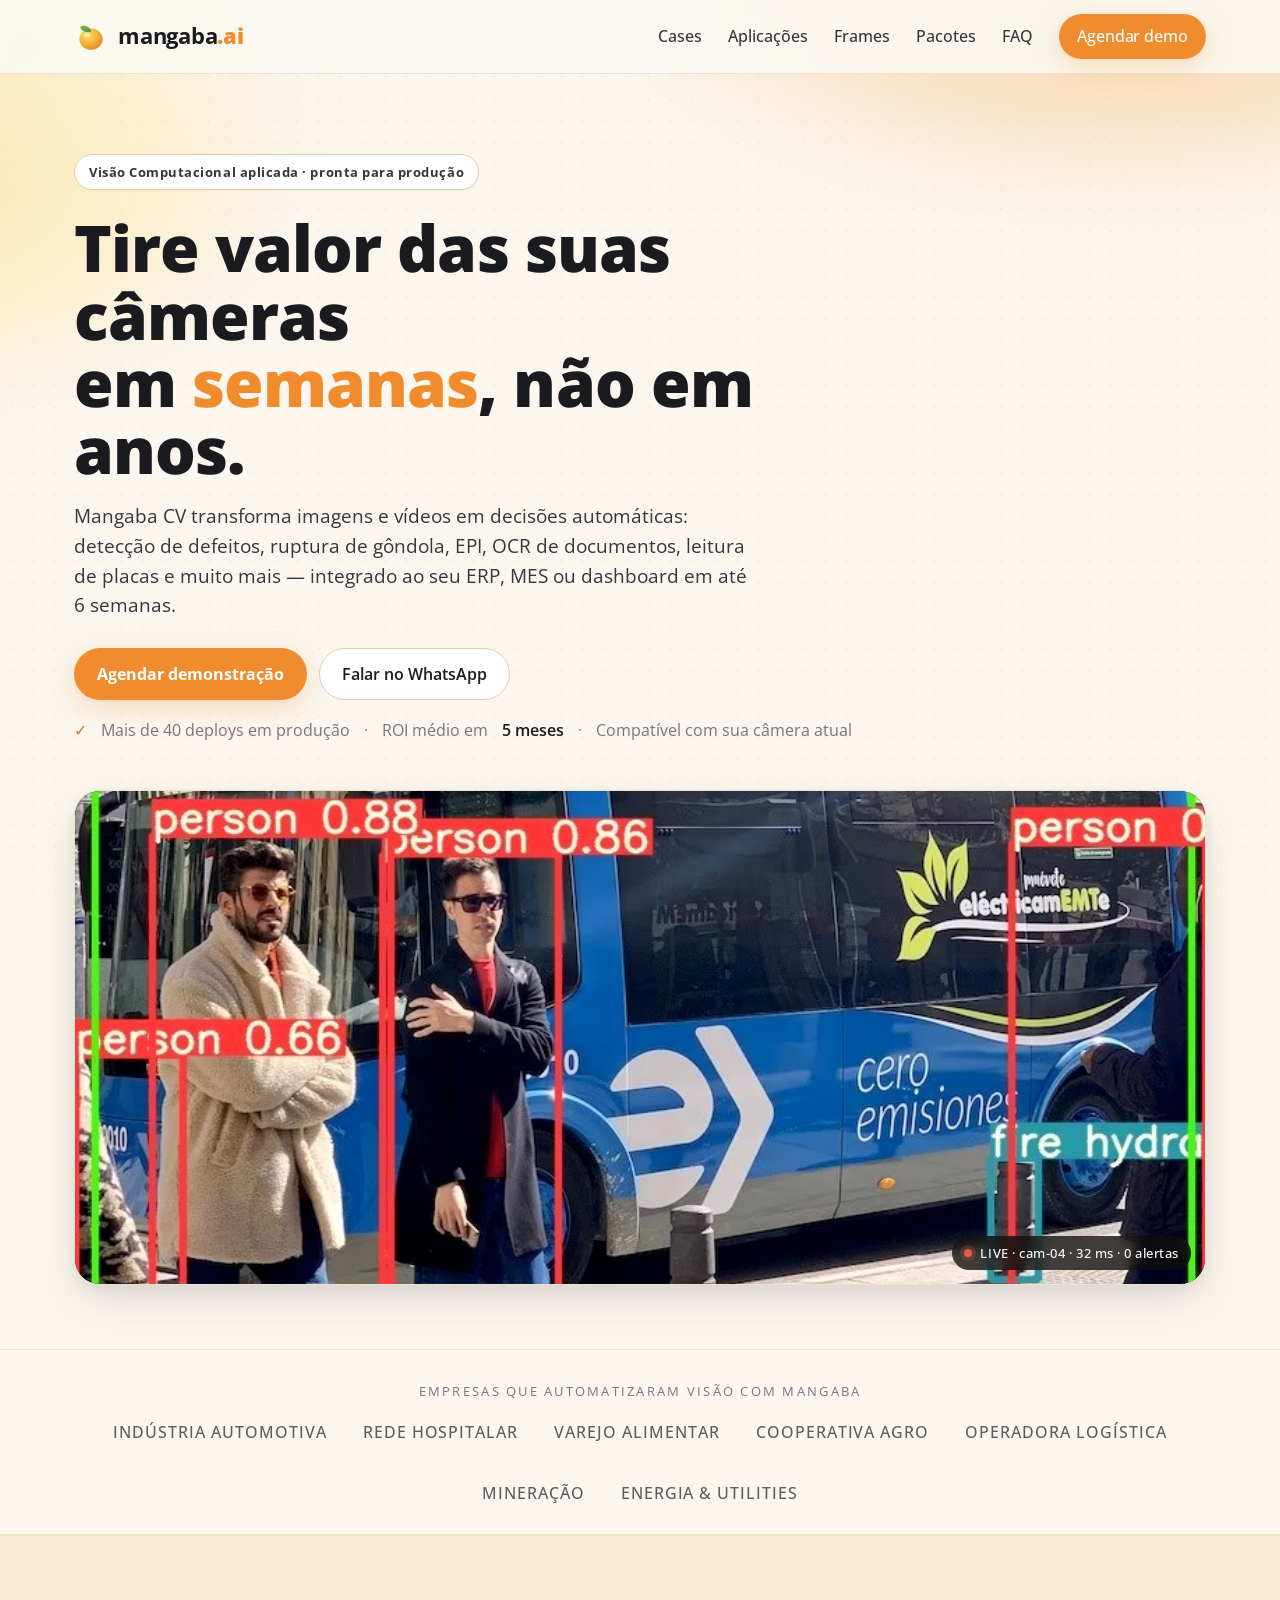
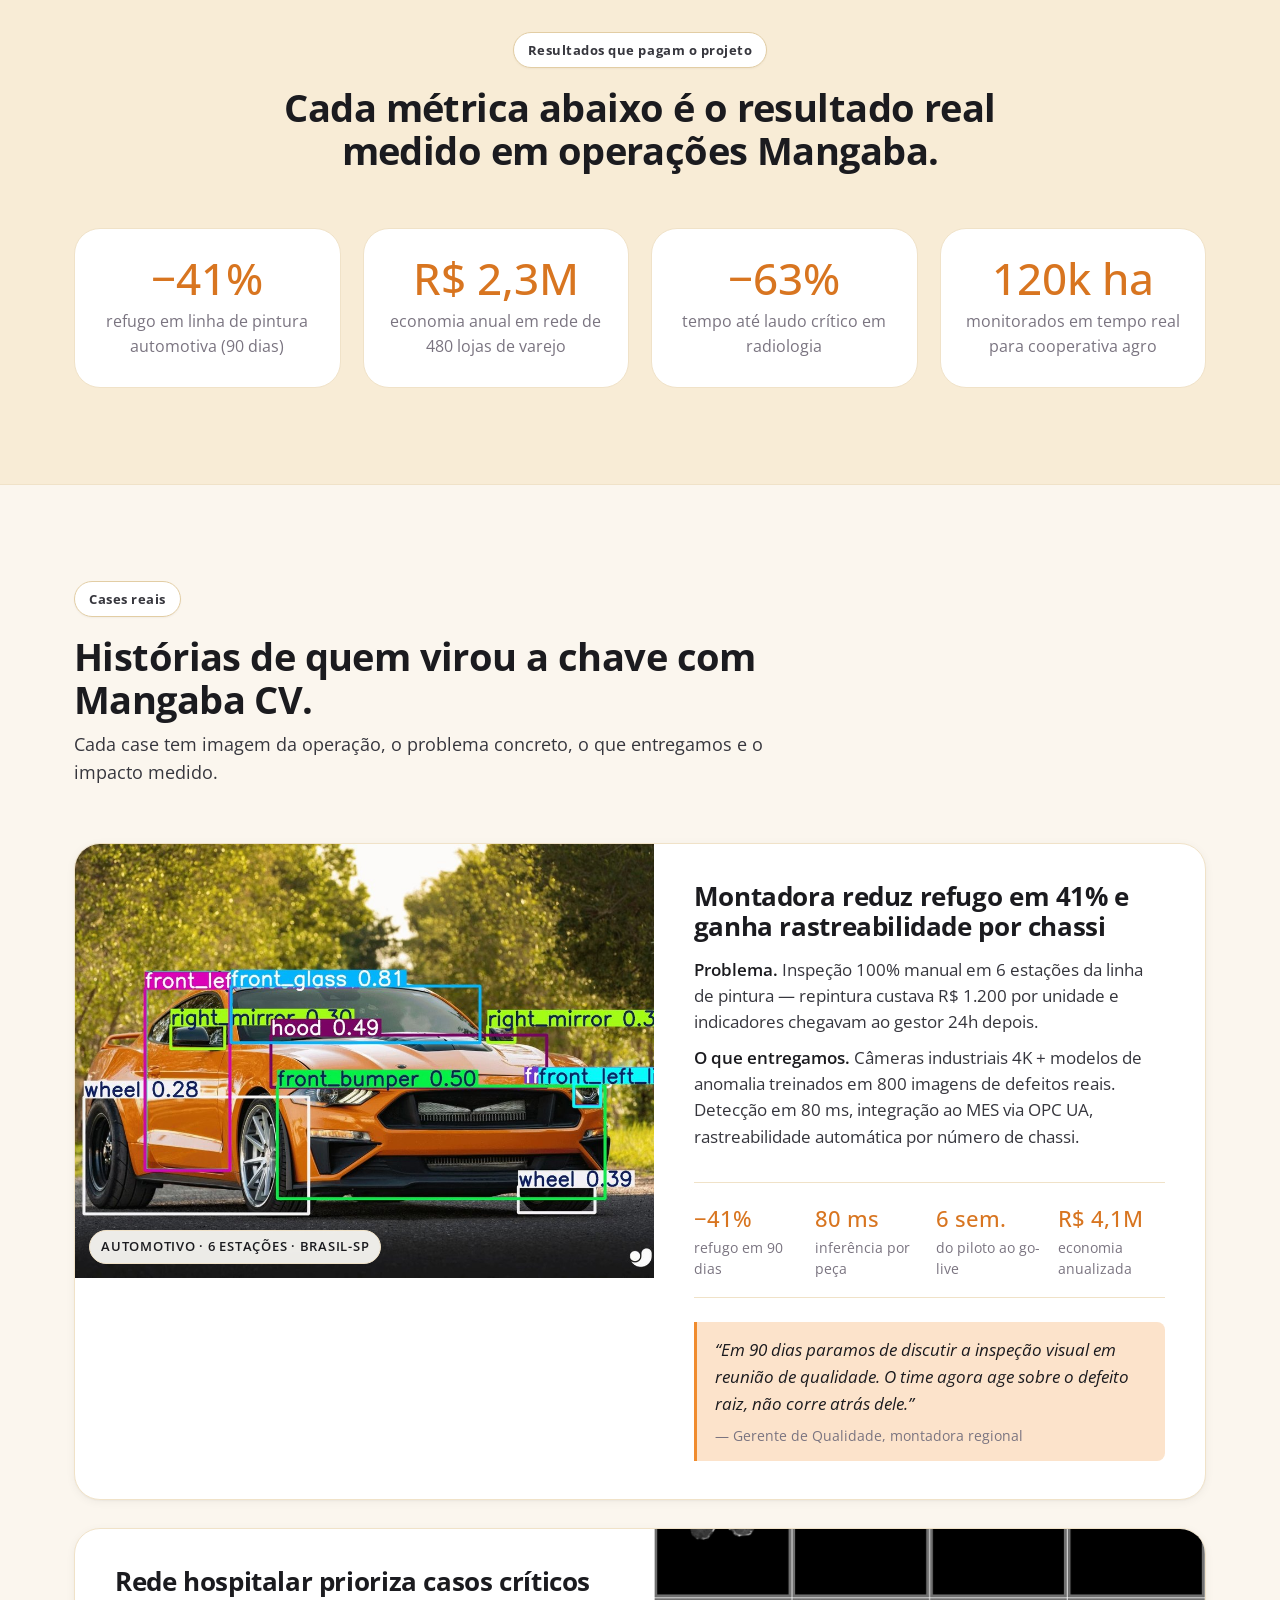
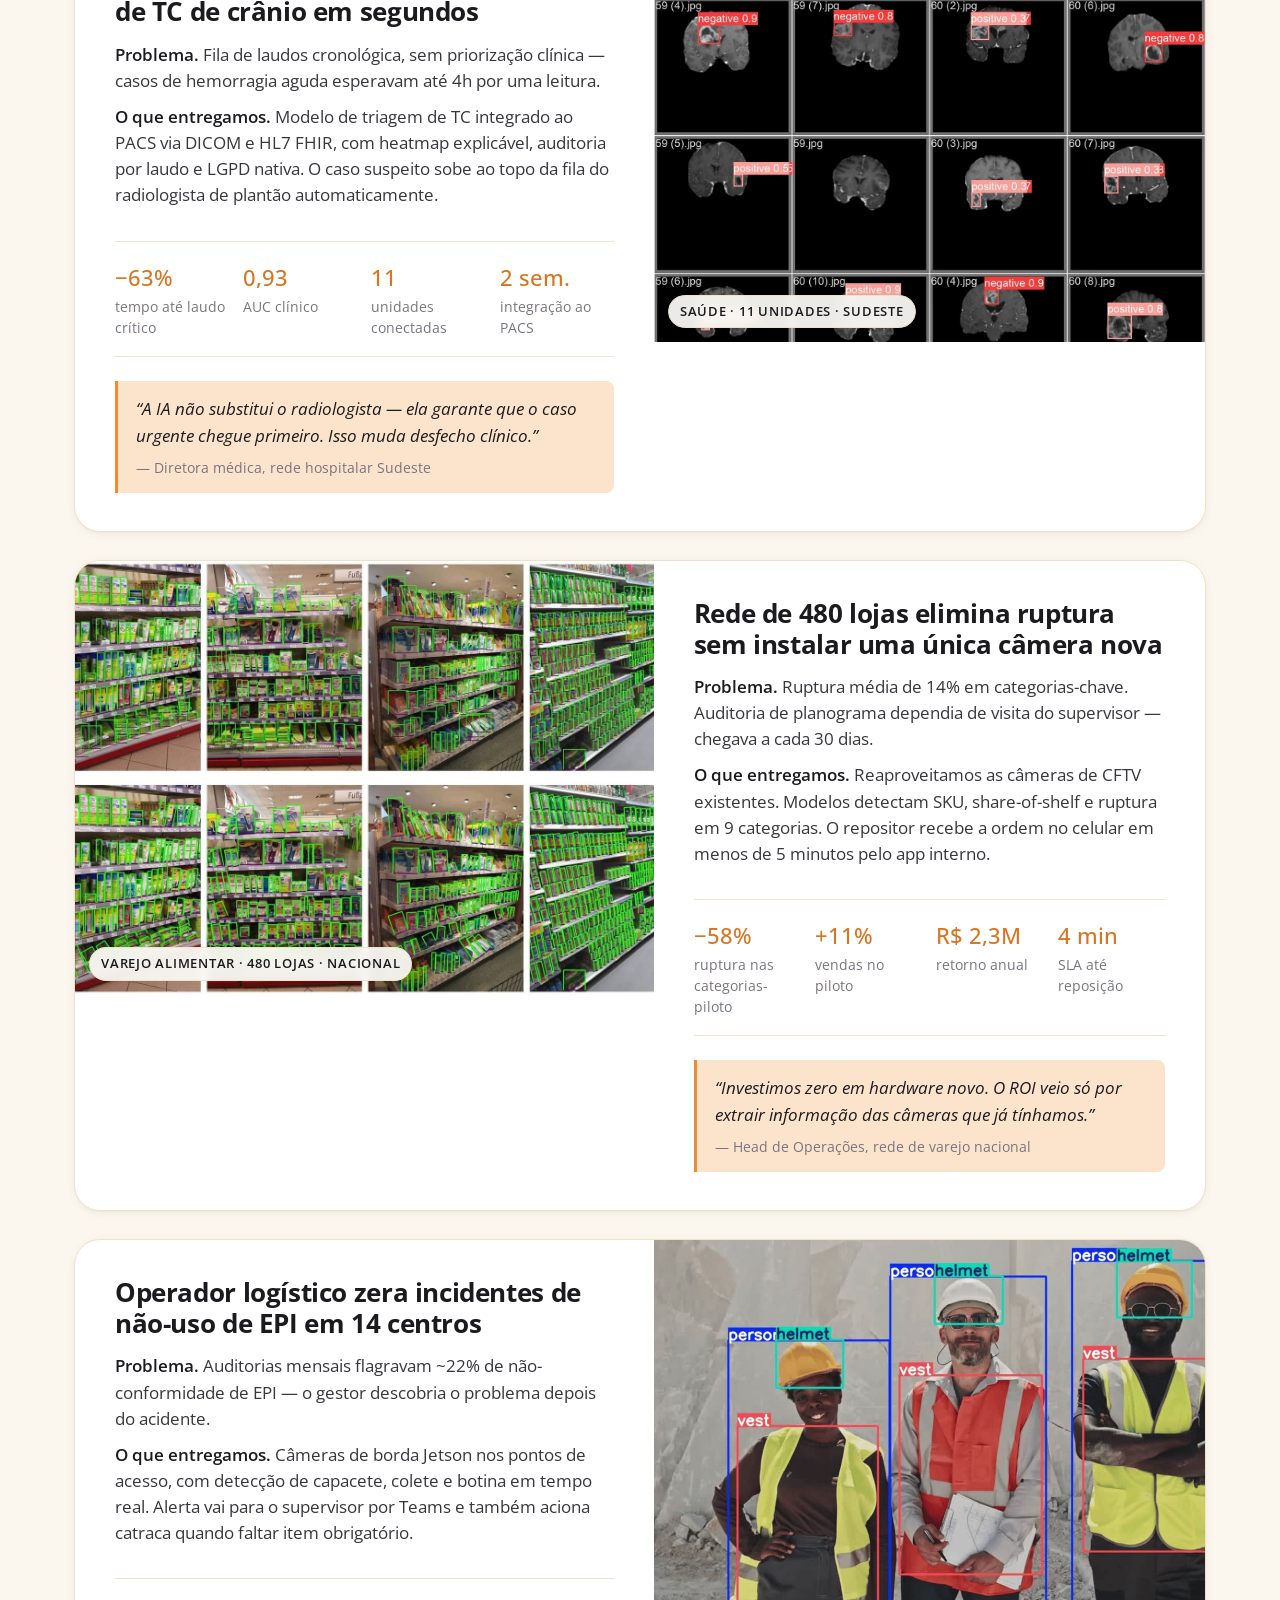
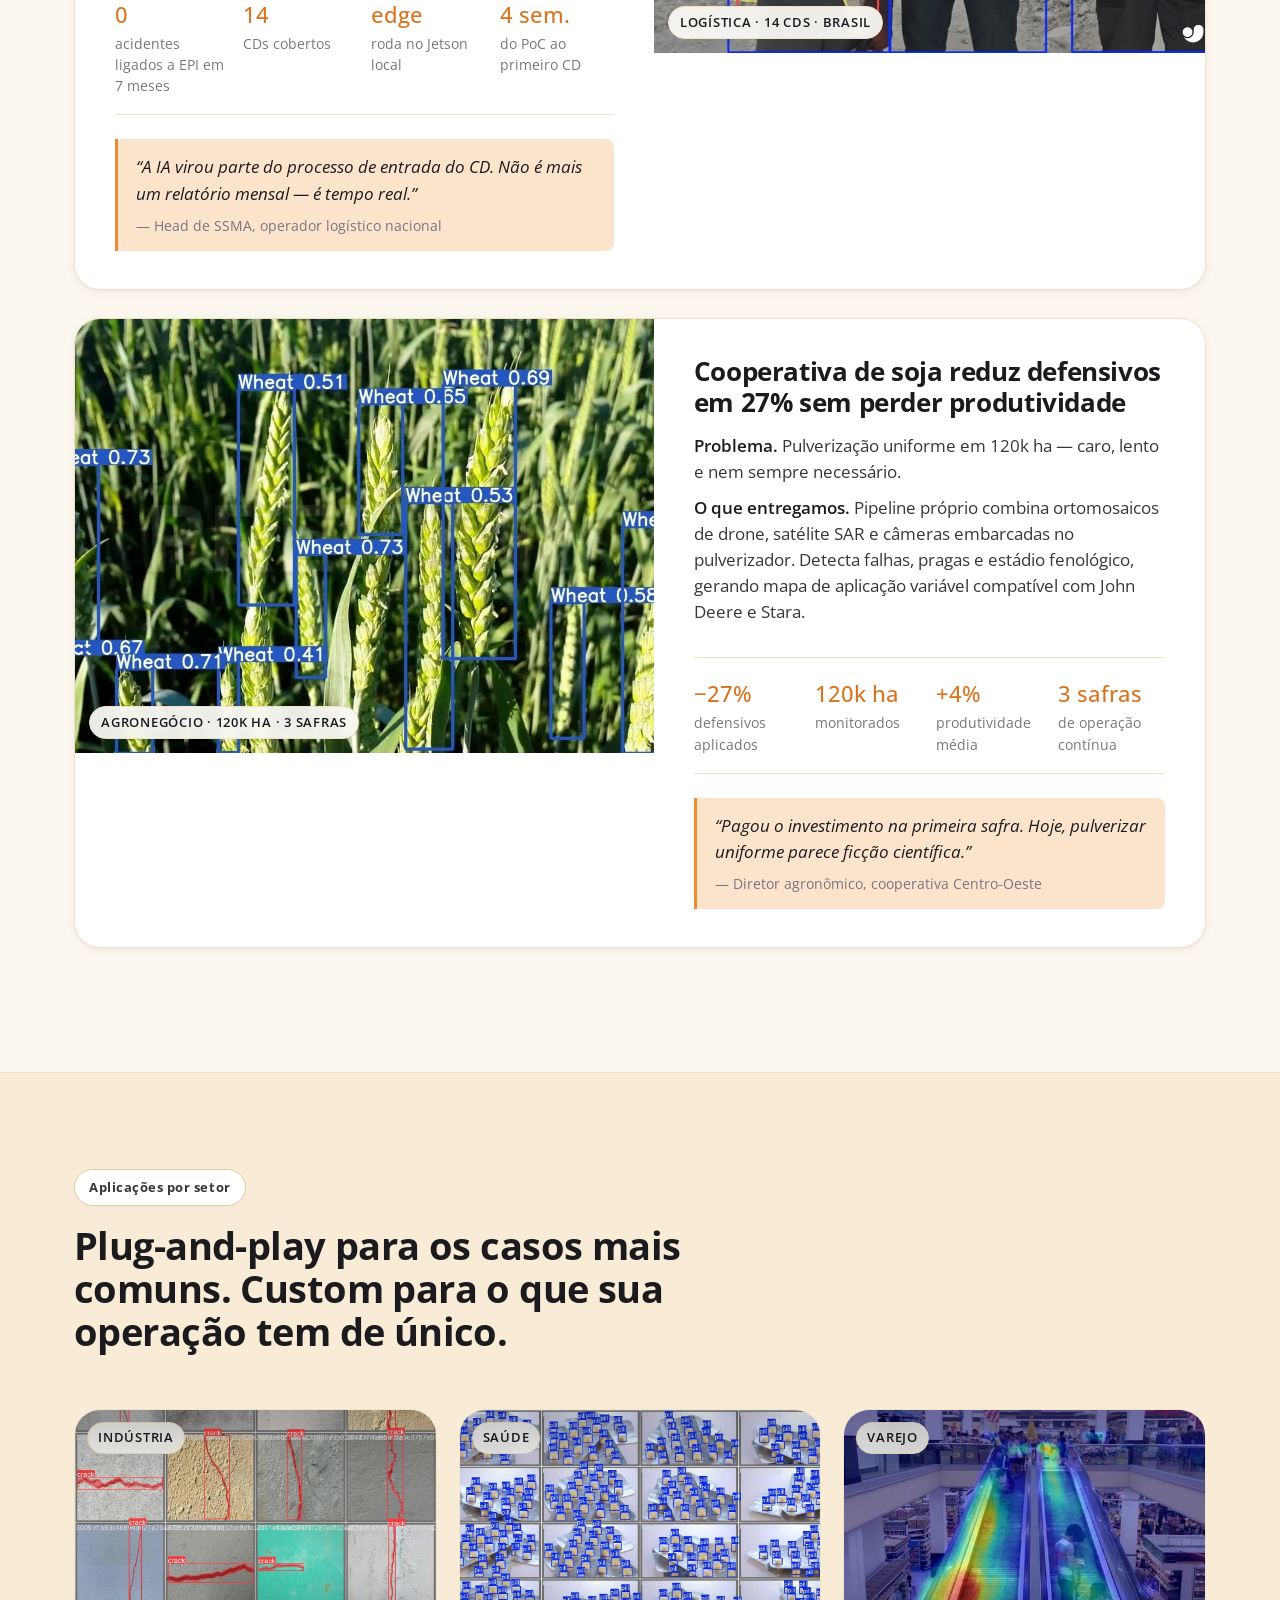
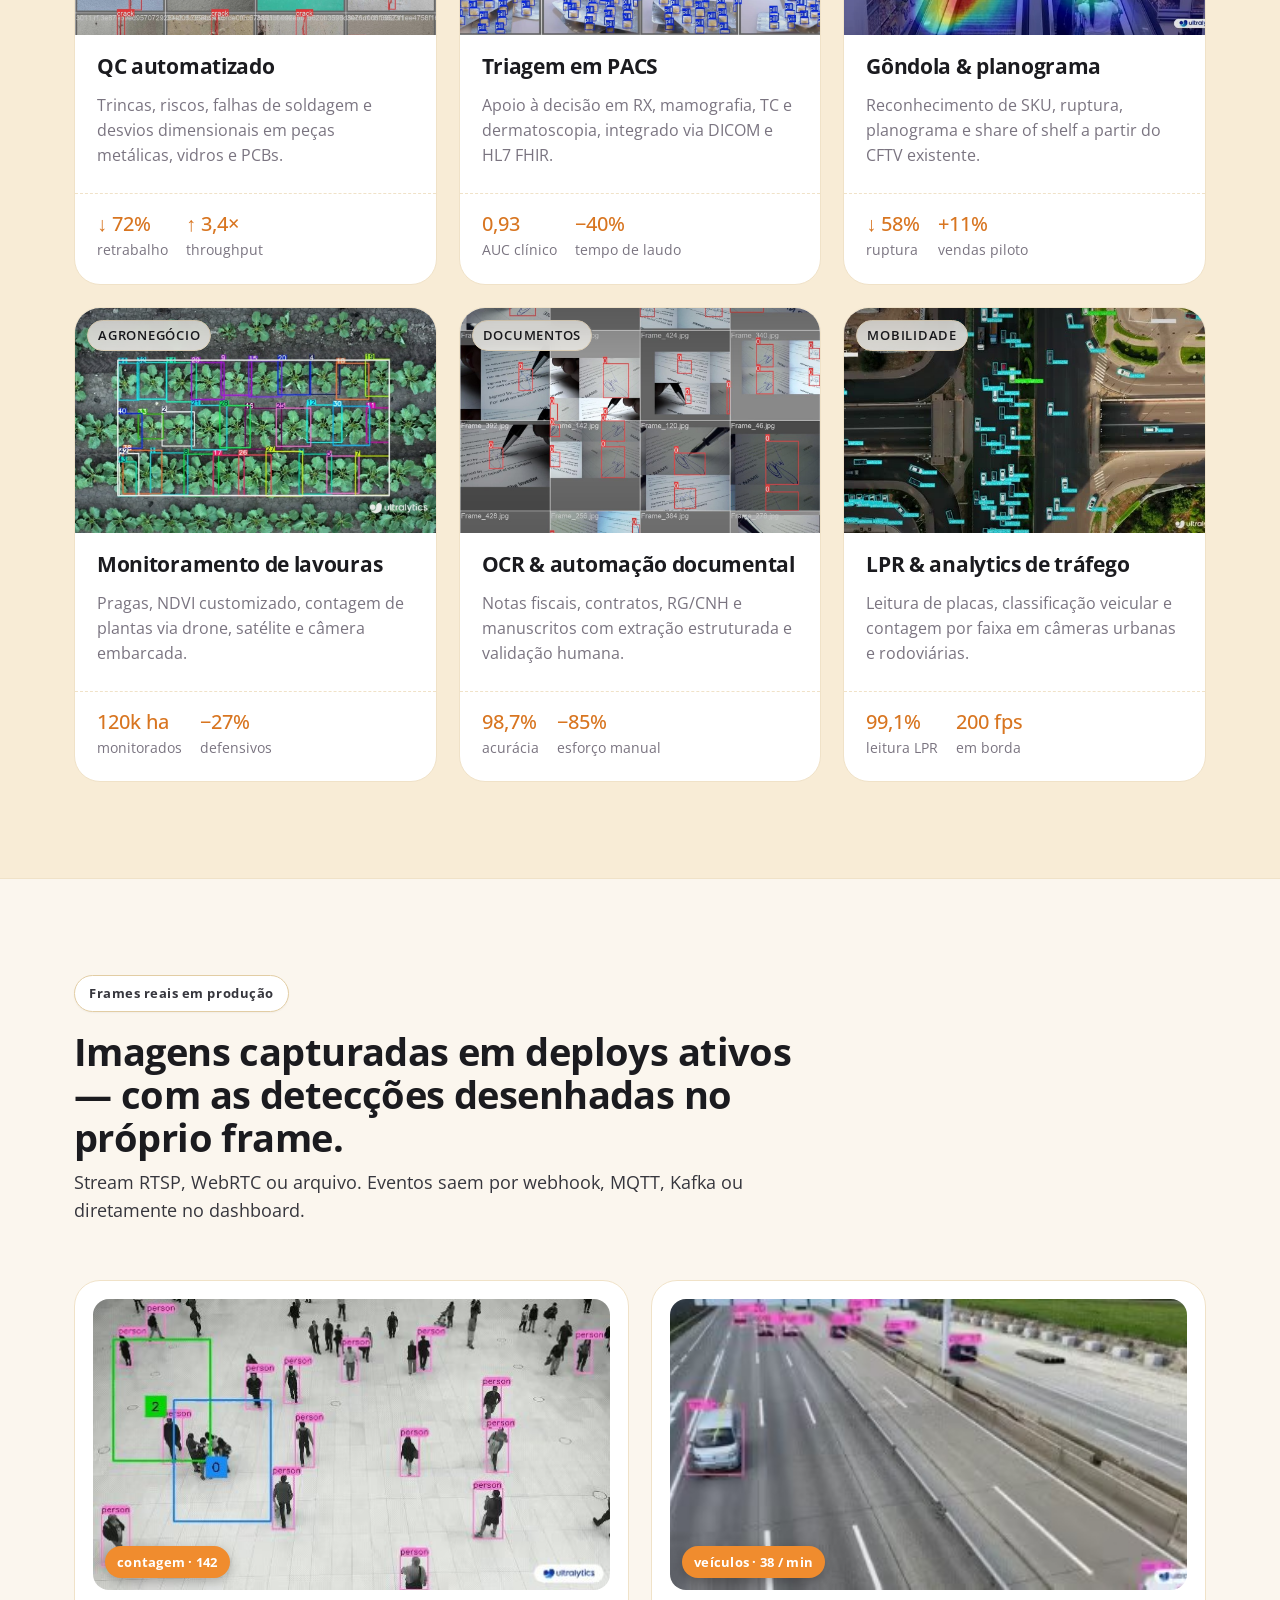
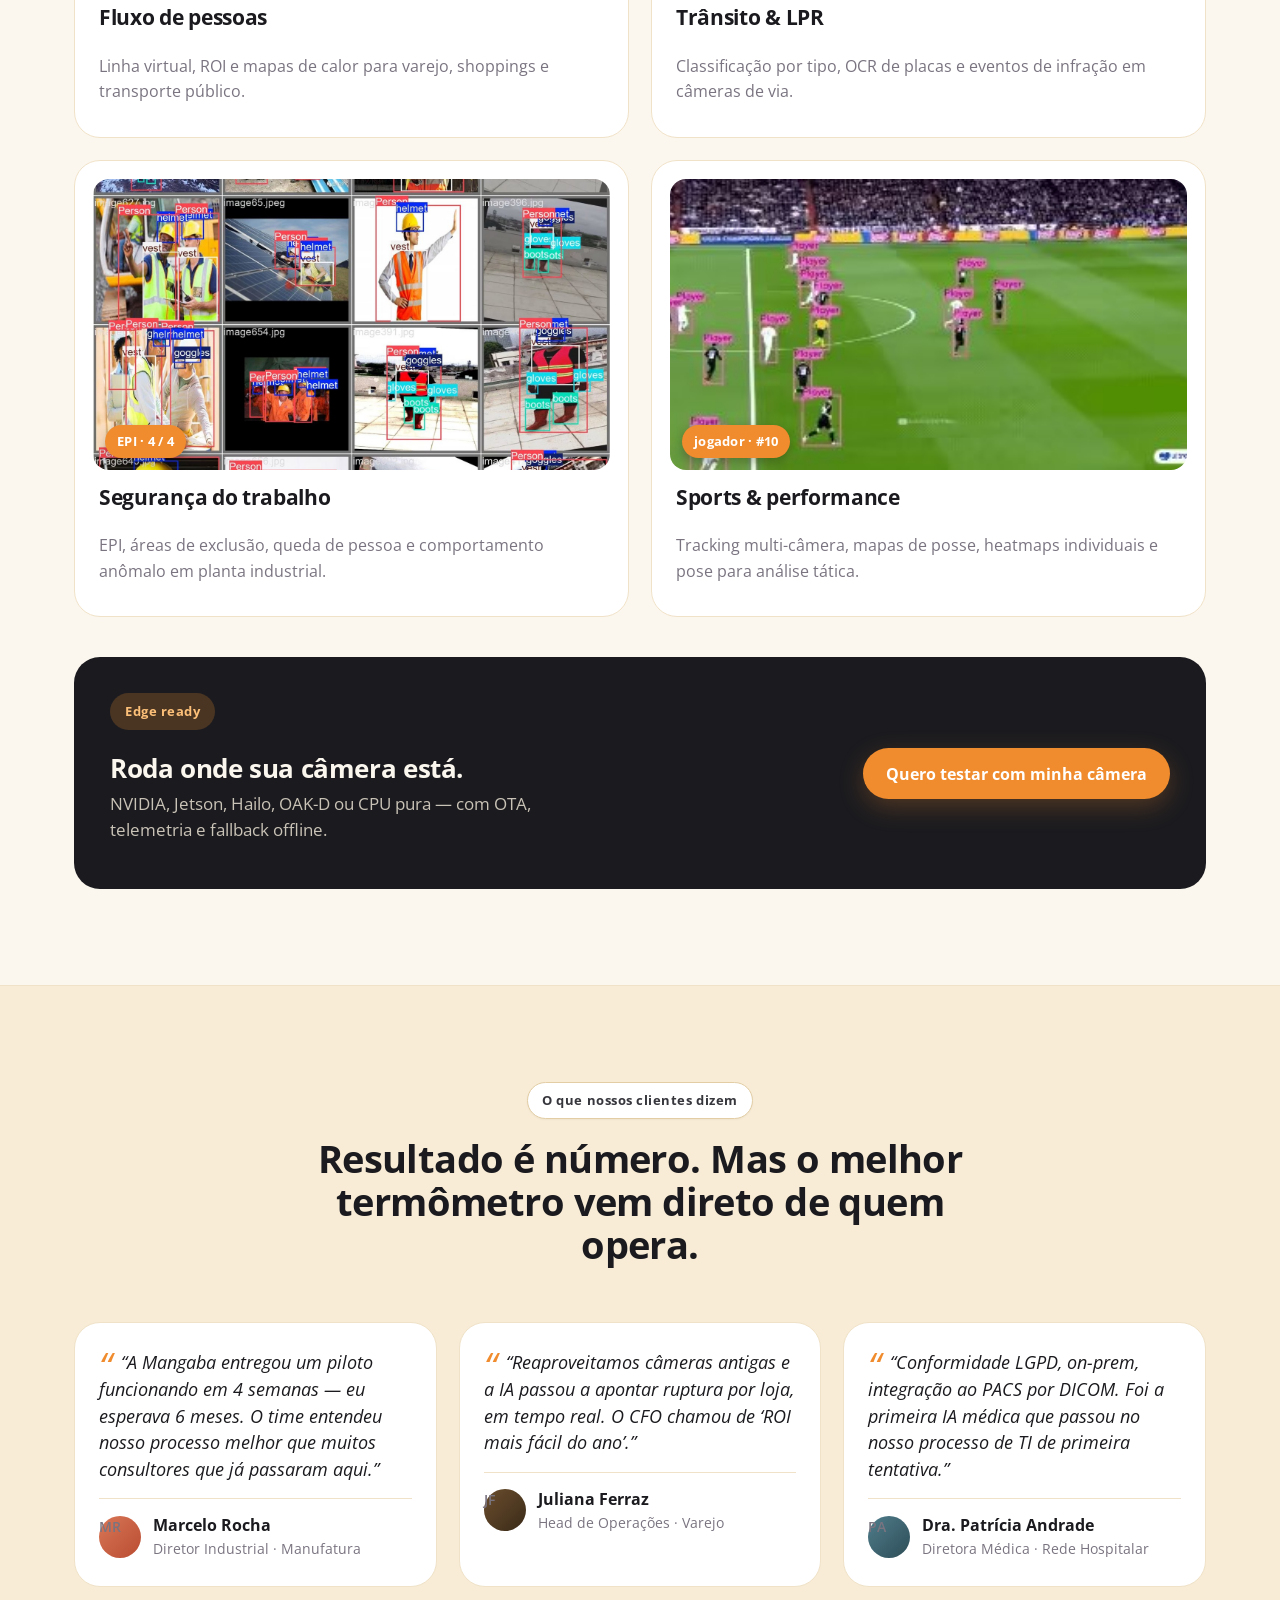
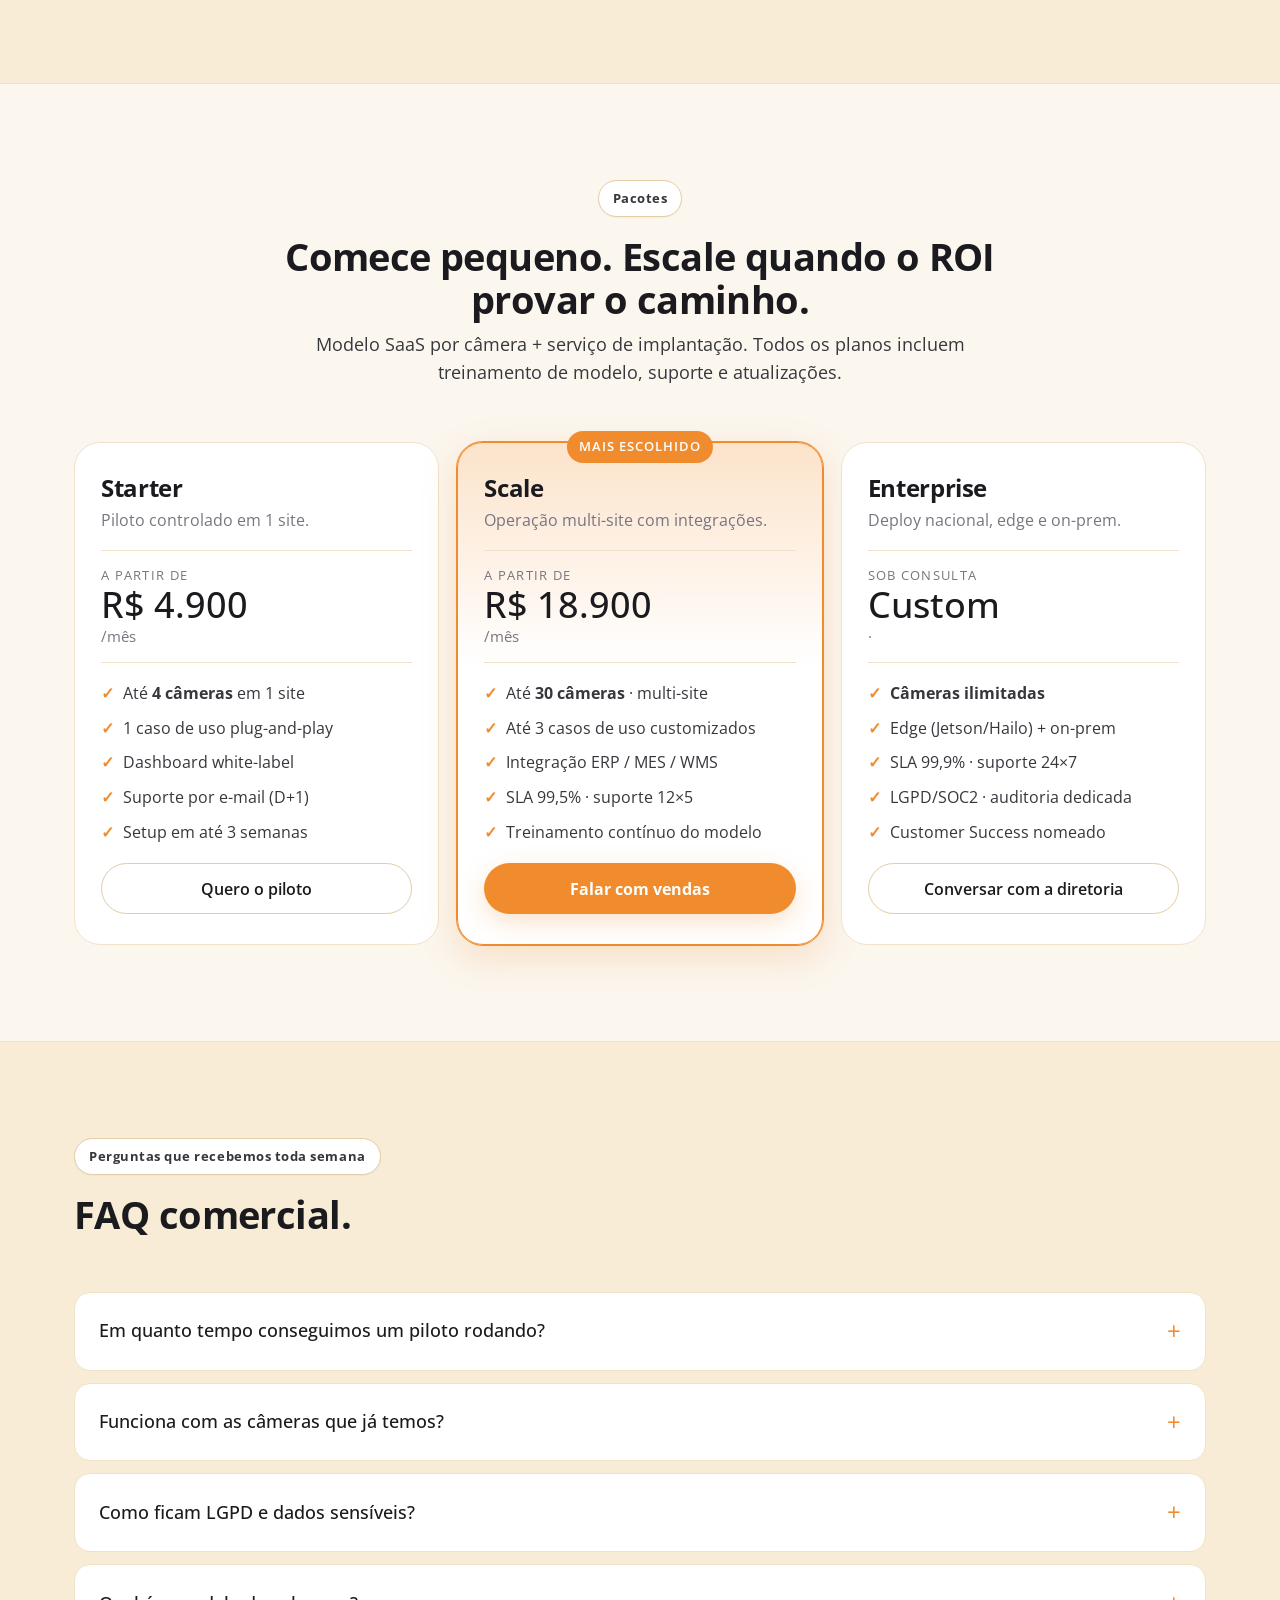
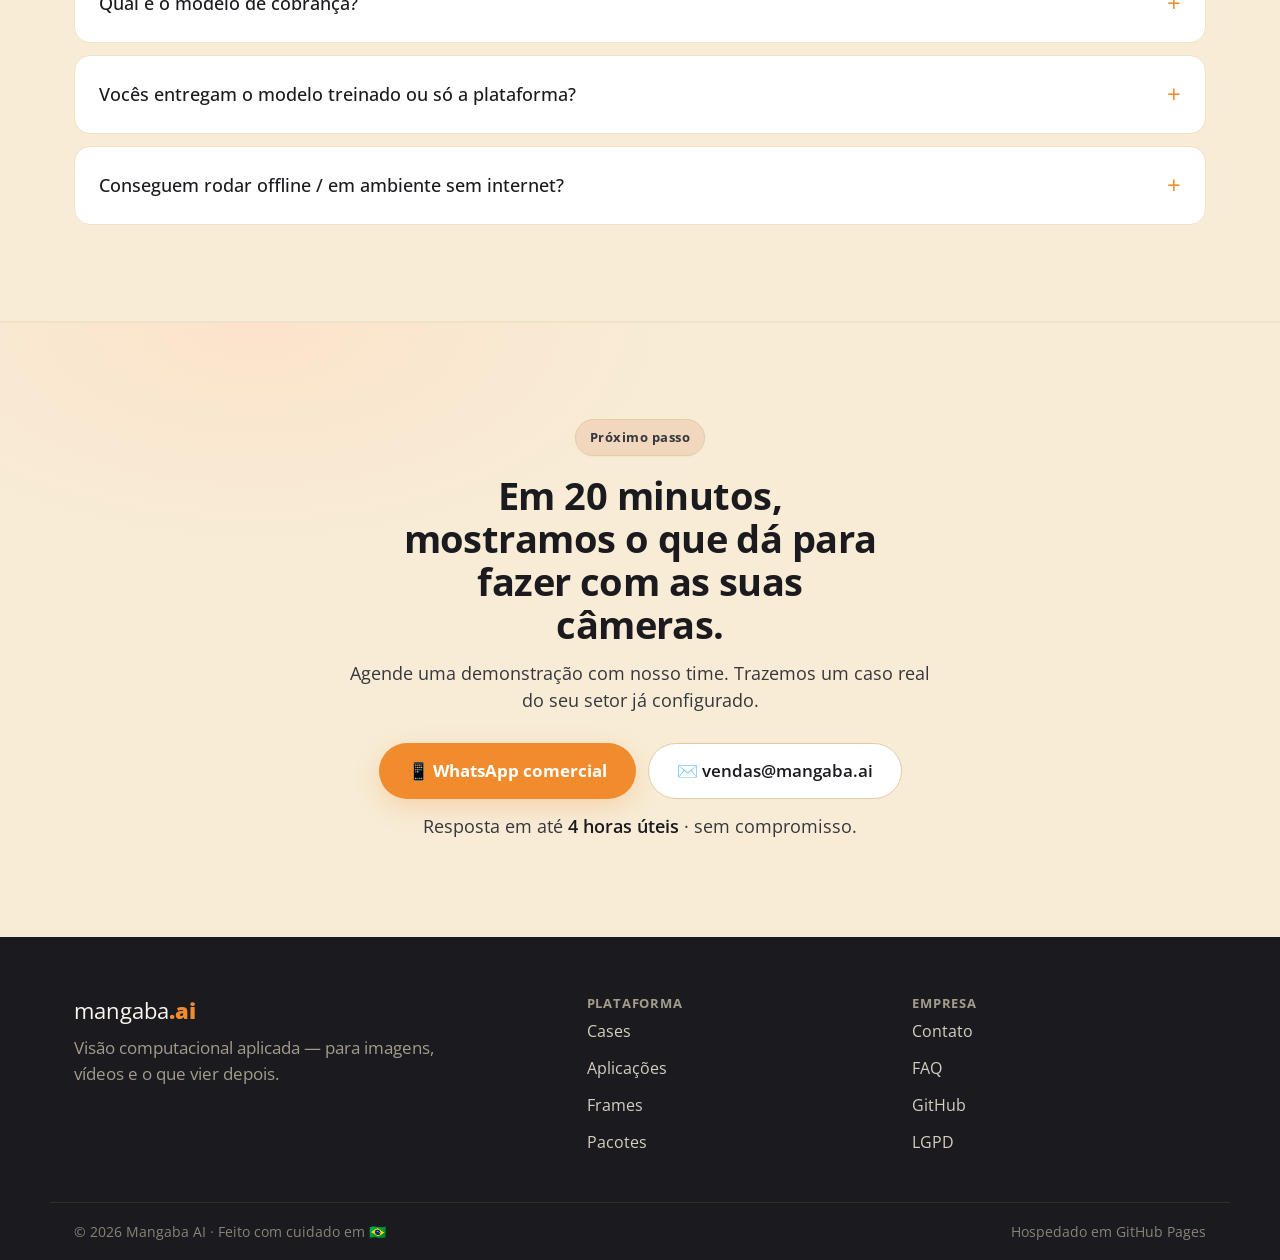
==== commit e33ee65f: "design: refactor visual identity to mangaba.ai brand - Switch typography from Source Serif 4 + Inter" ====
--- a/index.html
+++ b/index.html
@@ -5,14 +5,14 @@
 <meta charset="utf-8"/>
 <meta content="width=device-width, initial-scale=1.0" name="viewport"/>
 <meta content="Mangaba AI — Visão Computacional aplicada. Reduza retrabalho, ruptura e tempo de laudo com IA visual em produção. Cases reais em indústria, varejo, saúde e agro." name="description"/>
-<meta content="#FAF9F5" name="theme-color"/>
-<meta content="Mangaba AI · Visão Computacional para sua operação" property="og:title"/>
+<meta content="#FBF6EE" name="theme-color"/>
+<meta content="mangaba.ai · Visão Computacional para sua operação" property="og:title"/>
 <meta content="Detecção, OCR e analytics de vídeo em produção. Veja cases reais com ROI mensurável." property="og:description"/>
 <meta content="website" property="og:type"/>
-<title>Mangaba AI · Visão Computacional para sua operação</title>
+<title>mangaba.ai · Visão Computacional para sua operação</title>
 <link href="https://fonts.googleapis.com" rel="preconnect"/>
 <link crossorigin="" href="https://fonts.gstatic.com" rel="preconnect"/>
-<link href="https://fonts.googleapis.com/css2?family=Source+Serif+4:opsz,wght@8..60,400;8..60,500;8..60,600&amp;family=Inter:wght@400;500;600;700&amp;display=swap" rel="stylesheet"/>
+<link href="https://fonts.googleapis.com/css2?family=Open+Sans:wght@400;500;600;700;800&amp;display=swap" rel="stylesheet"/>
 <link href="assets/styles.css" rel="stylesheet"/>
 <link href="assets/favicon.svg" rel="icon" type="image/svg+xml"/>
 </head>
@@ -20,15 +20,27 @@
 <!-- ============== NAV ============== -->
 <header class="nav">
 <div class="nav__inner">
-<a aria-label="Mangaba AI" class="brand" href="#top">
+<a aria-label="mangaba.ai" class="brand" href="#top">
 <span aria-hidden="true" class="brand__mark">
-<svg fill="none" height="28" viewbox="0 0 32 32" width="28">
-<circle cx="16" cy="16" fill="#D97757" r="14"></circle>
-<path d="M10 19 L16 9 L22 19 Z" fill="#FAF9F5"></path>
-<circle cx="16" cy="20" fill="#FAF9F5" r="2"></circle>
+<svg width="34" height="34" viewBox="0 0 64 64" fill="none">
+<defs>
+<radialGradient id="brandM" cx="0.34" cy="0.32" r="0.85">
+<stop offset="0" stop-color="#FBE17A"/>
+<stop offset="0.45" stop-color="#F4B83B"/>
+<stop offset="1" stop-color="#DF7A1E"/>
+</radialGradient>
+<linearGradient id="brandL" x1="0" y1="0" x2="1" y2="1">
+<stop offset="0" stop-color="#8FBE61"/>
+<stop offset="1" stop-color="#5C9344"/>
+</linearGradient>
+</defs>
+<ellipse cx="32" cy="38" rx="22" ry="20" fill="url(#brandM)"/>
+<ellipse cx="24" cy="30" rx="6" ry="4" fill="#FFF6C9" opacity=".55"/>
+<path d="M32 20 C22 8 12 12 12 16 C12 22 22 26 32 24 Z" fill="url(#brandL)"/>
+<path d="M14 14 C18 18 24 21 30 22" stroke="#3F6B2A" stroke-width="1.1" fill="none" opacity=".55"/>
 </svg>
 </span>
-<span class="brand__name">Mangaba<span class="brand__dot">.</span>AI</span>
+<span class="brand__name">mangaba<span class="brand__dot">.ai</span></span>
 </a>
 <nav class="nav__links">
 <a href="#cases">Cases</a>
@@ -45,8 +57,8 @@
 <div class="hero__inner">
 <span class="eyebrow">Visão Computacional aplicada · pronta para produção</span>
 <h1 class="hero__title">
-      Tire valor das suas câmeras.<br/>
-<em>Em semanas, não em anos.</em>
+Tire valor das suas câmeras<br/>
+em <em>semanas</em>, não em anos.
 </h1>
 <p class="hero__lede">
       Mangaba CV transforma imagens e vídeos em decisões automáticas: detecção de defeitos,
@@ -602,7 +614,7 @@
 <footer class="footer">
 <div class="container footer__inner">
 <div class="footer__brand">
-<span class="brand__name">Mangaba<span class="brand__dot">.</span>AI</span>
+<span class="brand__name">mangaba<span class="brand__dot">.ai</span></span>
 <p>Visão computacional aplicada — para imagens, vídeos e o que vier depois.</p>
 </div>
 <div class="footer__cols">
--- a/assets/styles.css
+++ b/assets/styles.css
@@ -1,36 +1,51 @@
 /* =========================================================
-   Mangaba AI — Computer Vision
-   Paleta inspirada em Claude AI: cream warm, terracotta, serif
+   Mangaba.ai — Visão Computacional
+   Identidade oficial: Open Sans + mango (laranja / amarelo / verde)
+   sobre fundo creme-pêssego com textura pontilhada.
    ========================================================= */
 
 :root {
-  /* Surfaces */
-  --bg:          #FAF9F5;
-  --bg-alt:      #F5F1EB;
-  --surface:    #FFFDF8;
-  --border:      #E8E0D2;
-  --border-strong: #D8CDB8;
+  /* Surfaces — cream / peach gradient base */
+  --bg:           #FBF6EE;     /* cream peach */
+  --bg-alt:       #F8ECD6;     /* darker cream */
+  --bg-peach:     #F9D6AE;     /* warm peach for hero gradients */
+  --surface:      #FFFFFF;     /* pure white card */
+  --surface-soft: #FFFBF3;     /* near-white card variant */
+  --border:       #F0E2C8;
+  --border-strong:#E2CDA4;
 
   /* Ink */
-  --ink:         #1F1E1B;
-  --ink-soft:    #3A3733;
-  --muted:       #6B6358;
-
-  /* Accent */
-  --accent:      #D97757;   /* claude terracotta */
-  --accent-dk:   #C2624A;
-  --accent-soft: #F4E0D5;
-
-  /* Type */
-  --serif: "Source Serif 4", "Iowan Old Style", Georgia, "Times New Roman", serif;
-  --sans:  "Inter", -apple-system, BlinkMacSystemFont, "Segoe UI", Roboto, sans-serif;
+  --ink:          #1B1B1F;     /* near-black wordmark color */
+  --ink-soft:     #36363D;
+  --muted:        #7A7480;
+
+  /* Mango palette */
+  --orange:       #F08C2E;     /* primary accent — ripe mango */
+  --orange-dk:    #D87520;
+  --orange-soft:  #FCE3CB;
+  --yellow:       #F4C03F;     /* mango pulp */
+  --yellow-soft:  #FBE9B4;
+  --green:        #6DA34D;     /* leaf */
+  --green-dk:     #4F8235;
+  --green-soft:   #DDE9CC;
+
+  /* Backward-compat aliases (preserve existing rules) */
+  --accent:       var(--orange);
+  --accent-dk:    var(--orange-dk);
+  --accent-soft:  var(--orange-soft);
+
+  /* Type — Open Sans EVERYWHERE (sans + serif aliased to same) */
+  --font:  "Open Sans", -apple-system, BlinkMacSystemFont, "Segoe UI", Roboto, sans-serif;
+  --sans:  var(--font);
+  --serif: var(--font);
 
   /* Layout */
   --maxw: 1180px;
-  --radius: 14px;
-  --radius-lg: 22px;
-  --shadow-sm: 0 1px 2px rgba(31,30,27,.04), 0 2px 8px rgba(31,30,27,.04);
-  --shadow:   0 4px 12px rgba(31,30,27,.06), 0 12px 32px rgba(31,30,27,.08);
+  --radius: 16px;
+  --radius-lg: 26px;
+  --shadow-sm: 0 1px 2px rgba(27,27,31,.04), 0 2px 10px rgba(27,27,31,.05);
+  --shadow:    0 6px 18px rgba(27,27,31,.07), 0 18px 40px rgba(27,27,31,.09);
+  --shadow-orange: 0 8px 24px rgba(240,140,46,.25);
 }
 
 * { box-sizing: border-box; }
@@ -38,14 +53,32 @@
 html, body {
   margin: 0;
   padding: 0;
-  background: var(--bg);
-  color: var(--ink);
-  font-family: var(--sans);
+  color: var(--ink);
+  font-family: var(--font);
   font-size: 17px;
   line-height: 1.55;
   -webkit-font-smoothing: antialiased;
   text-rendering: optimizeLegibility;
-}
+  /* Cream → peach gradient with two soft radial accents */
+  background:
+    radial-gradient(900px 520px at 88% -120px, rgba(249,214,174,.85) 0%, transparent 62%),
+    radial-gradient(800px 460px at -10% 10%, rgba(251,233,180,.70) 0%, transparent 60%),
+    var(--bg);
+  background-attachment: fixed;
+}
+
+/* Subtle dotted pattern overlay — like the reference's grid background */
+body::before {
+  content: "";
+  position: fixed;
+  inset: 0;
+  pointer-events: none;
+  z-index: 0;
+  background-image: radial-gradient(circle, rgba(27,27,31,.07) 1px, transparent 1.4px);
+  background-size: 22px 22px;
+  opacity: .55;
+}
+body > * { position: relative; z-index: 1; }
 
 img, video { max-width: 100%; display: block; }
 
@@ -53,35 +86,44 @@
 a:hover { color: var(--accent-dk); }
 
 h1, h2, h3, h4 {
-  font-family: var(--serif);
-  font-weight: 500;
-  color: var(--ink);
-  letter-spacing: -0.01em;
+  font-family: var(--font);
+  font-weight: 700;
+  color: var(--ink);
+  letter-spacing: -0.015em;
   margin: 0;
 }
 
-h1 { font-size: clamp(2.4rem, 5vw, 3.8rem); line-height: 1.08; }
-h2 { font-size: clamp(1.7rem, 3vw, 2.4rem); line-height: 1.15; }
-h3 { font-size: 1.22rem; line-height: 1.3; }
-h4 { font-size: 0.95rem; letter-spacing: .04em; text-transform: uppercase; color: var(--muted); font-family: var(--sans); font-weight: 600; }
+h1 { font-size: clamp(2.4rem, 5vw, 3.8rem); line-height: 1.05; font-weight: 800; }
+h2 { font-size: clamp(1.7rem, 3vw, 2.5rem); line-height: 1.12; font-weight: 700; }
+h3 { font-size: 1.22rem; line-height: 1.3; font-weight: 700; }
+h4 { font-size: 0.92rem; letter-spacing: .06em; text-transform: uppercase; color: var(--muted); font-weight: 700; }
 
 p  { margin: .55em 0; color: var(--ink-soft); }
-em { font-style: italic; color: var(--accent-dk); font-feature-settings: "ss01"; }
+
+/* Brand emphasis — bold orange, NO italic (matches reference "fluxos inteligentes") */
+em {
+  font-style: normal;
+  font-weight: 800;
+  color: var(--orange);
+}
 
 .container { max-width: var(--maxw); margin: 0 auto; padding: 0 24px; }
 
+/* Pill chip like the reference's "Tipografia" / "Cores" tags */
 .eyebrow {
   display: inline-block;
-  font-family: var(--sans);
+  font-family: var(--font);
   font-size: 0.78rem;
-  font-weight: 600;
-  letter-spacing: .14em;
-  text-transform: uppercase;
-  color: var(--accent-dk);
-  background: var(--accent-soft);
-  padding: 6px 12px;
+  font-weight: 700;
+  letter-spacing: .04em;
+  text-transform: none;
+  color: var(--ink-soft);
+  background: var(--surface);
+  border: 1px solid var(--border-strong);
+  padding: 7px 14px;
   border-radius: 999px;
   margin-bottom: 18px;
+  box-shadow: 0 1px 2px rgba(27,27,31,.04);
 }
 
 /* =========================================================
@@ -109,13 +151,17 @@
   display: inline-flex;
   align-items: center;
   gap: 10px;
-  font-family: var(--serif);
-  font-weight: 500;
-  font-size: 1.18rem;
+  font-family: var(--font);
+  font-weight: 700;
+  font-size: 1.32rem;
+  letter-spacing: -0.01em;
   color: var(--ink);
 }
 .brand__mark { display: inline-flex; }
-.brand__dot { color: var(--accent); }
+.brand__dot {
+  color: var(--orange);
+  font-weight: 800;
+}
 
 .nav__links {
   display: flex;
@@ -130,13 +176,20 @@
 .nav__links a:hover { color: var(--ink); }
 
 .nav__cta {
-  background: var(--ink);
-  color: var(--bg) !important;
-  padding: 9px 16px;
+  background: var(--orange);
+  color: #fff !important;
+  padding: 10px 18px;
   border-radius: 999px;
-  font-weight: 500;
-}
-.nav__cta:hover { background: var(--accent-dk); color: var(--bg) !important; }
+  font-weight: 700;
+  letter-spacing: -0.005em;
+  box-shadow: var(--shadow-orange);
+  transition: transform .15s ease, background .2s ease, box-shadow .2s ease;
+}
+.nav__cta:hover {
+  background: var(--orange-dk);
+  color: #fff !important;
+  transform: translateY(-1px);
+}
 
 @media (max-width: 760px) {
   .nav__links a:not(.nav__cta) { display: none; }
@@ -158,21 +211,30 @@
   cursor: pointer;
 }
 .btn:hover { transform: translateY(-1px); }
-.btn--primary { background: var(--accent); color: #fff; }
-.btn--primary:hover { background: var(--accent-dk); color: #fff; }
-.btn--ghost   { background: transparent; color: var(--ink); border-color: var(--border-strong); }
-.btn--ghost:hover { background: var(--surface); border-color: var(--ink); color: var(--ink); }
+.btn--primary {
+  background: var(--orange);
+  color: #fff;
+  box-shadow: var(--shadow-orange);
+  font-weight: 700;
+}
+.btn--primary:hover { background: var(--orange-dk); color: #fff; }
+.btn--ghost {
+  background: var(--surface);
+  color: var(--ink);
+  border-color: var(--border-strong);
+  font-weight: 600;
+}
+.btn--ghost:hover { background: var(--bg); border-color: var(--orange); color: var(--ink); }
 .btn--lg { padding: 14px 28px; font-size: 1rem; }
 
 /* =========================================================
    HERO
    ========================================================= */
 .hero {
-  padding: 72px 0 56px;
+  padding: 80px 0 64px;
   background:
-    radial-gradient(900px 420px at 80% -10%, var(--accent-soft) 0%, transparent 60%),
-    radial-gradient(700px 360px at -10% 10%, #EFE7D8 0%, transparent 60%),
-    var(--bg);
+    radial-gradient(900px 460px at 88% -10%, var(--bg-peach) 0%, transparent 62%),
+    radial-gradient(700px 380px at -10% 10%, var(--yellow-soft) 0%, transparent 60%);
   border-bottom: 1px solid var(--border);
 }
 .hero__inner {
@@ -451,11 +513,11 @@
 .vframe__chip {
   position: absolute;
   left: 12px; bottom: 12px;
-  background: rgba(217,119,87,.92);
+  background: var(--orange);
   color: #fff;
   font-size: 0.78rem;
-  font-weight: 500;
-  padding: 5px 10px;
+  font-weight: 700;
+  padding: 6px 12px;
   border-radius: 999px;
   font-family: var(--sans);
   letter-spacing: .02em;
@@ -475,7 +537,7 @@
   display: flex; align-items: center; justify-content: space-between;
   gap: 28px;
 }
-.callout .eyebrow { background: rgba(217,119,87,.22); color: #F4B69D; }
+.callout .eyebrow { background: rgba(240,140,46,.22); color: #FCC079; border-color: transparent; box-shadow: none; }
 .callout h3 { color: var(--bg); font-size: 1.5rem; margin-top: 4px; }
 .callout p  { color: #C9C2B6; margin-top: 6px; max-width: 50ch; }
 
@@ -913,9 +975,9 @@
 }
 .price:hover { transform: translateY(-3px); box-shadow: var(--shadow); }
 .price--featured {
-  border-color: var(--accent);
-  box-shadow: 0 0 0 1px var(--accent), 0 8px 28px rgba(217,119,87,.18);
-  background: linear-gradient(180deg, #FFF8F2, var(--surface) 40%);
+  border-color: var(--orange);
+  box-shadow: 0 0 0 1px var(--orange), 0 12px 36px rgba(240,140,46,.22);
+  background: linear-gradient(180deg, var(--orange-soft), var(--surface) 45%);
 }
 .price__badge {
   position: absolute;
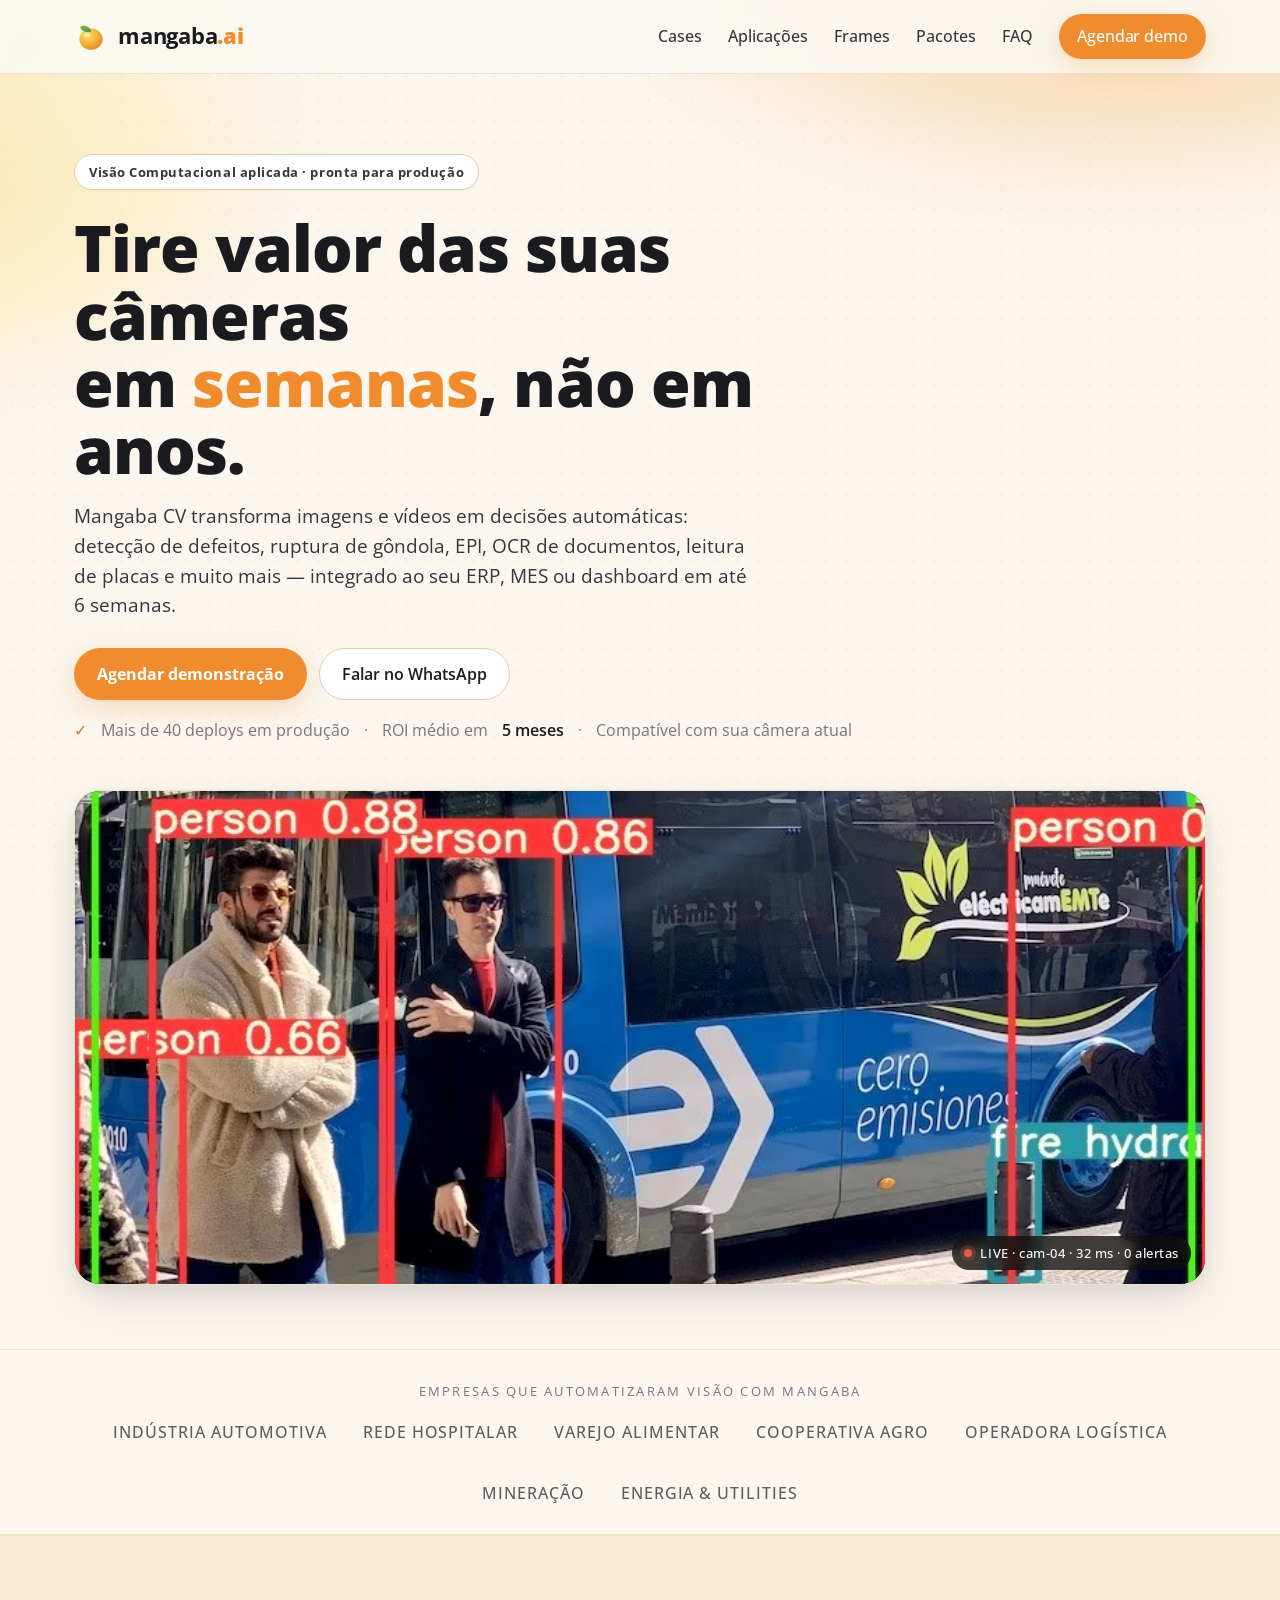
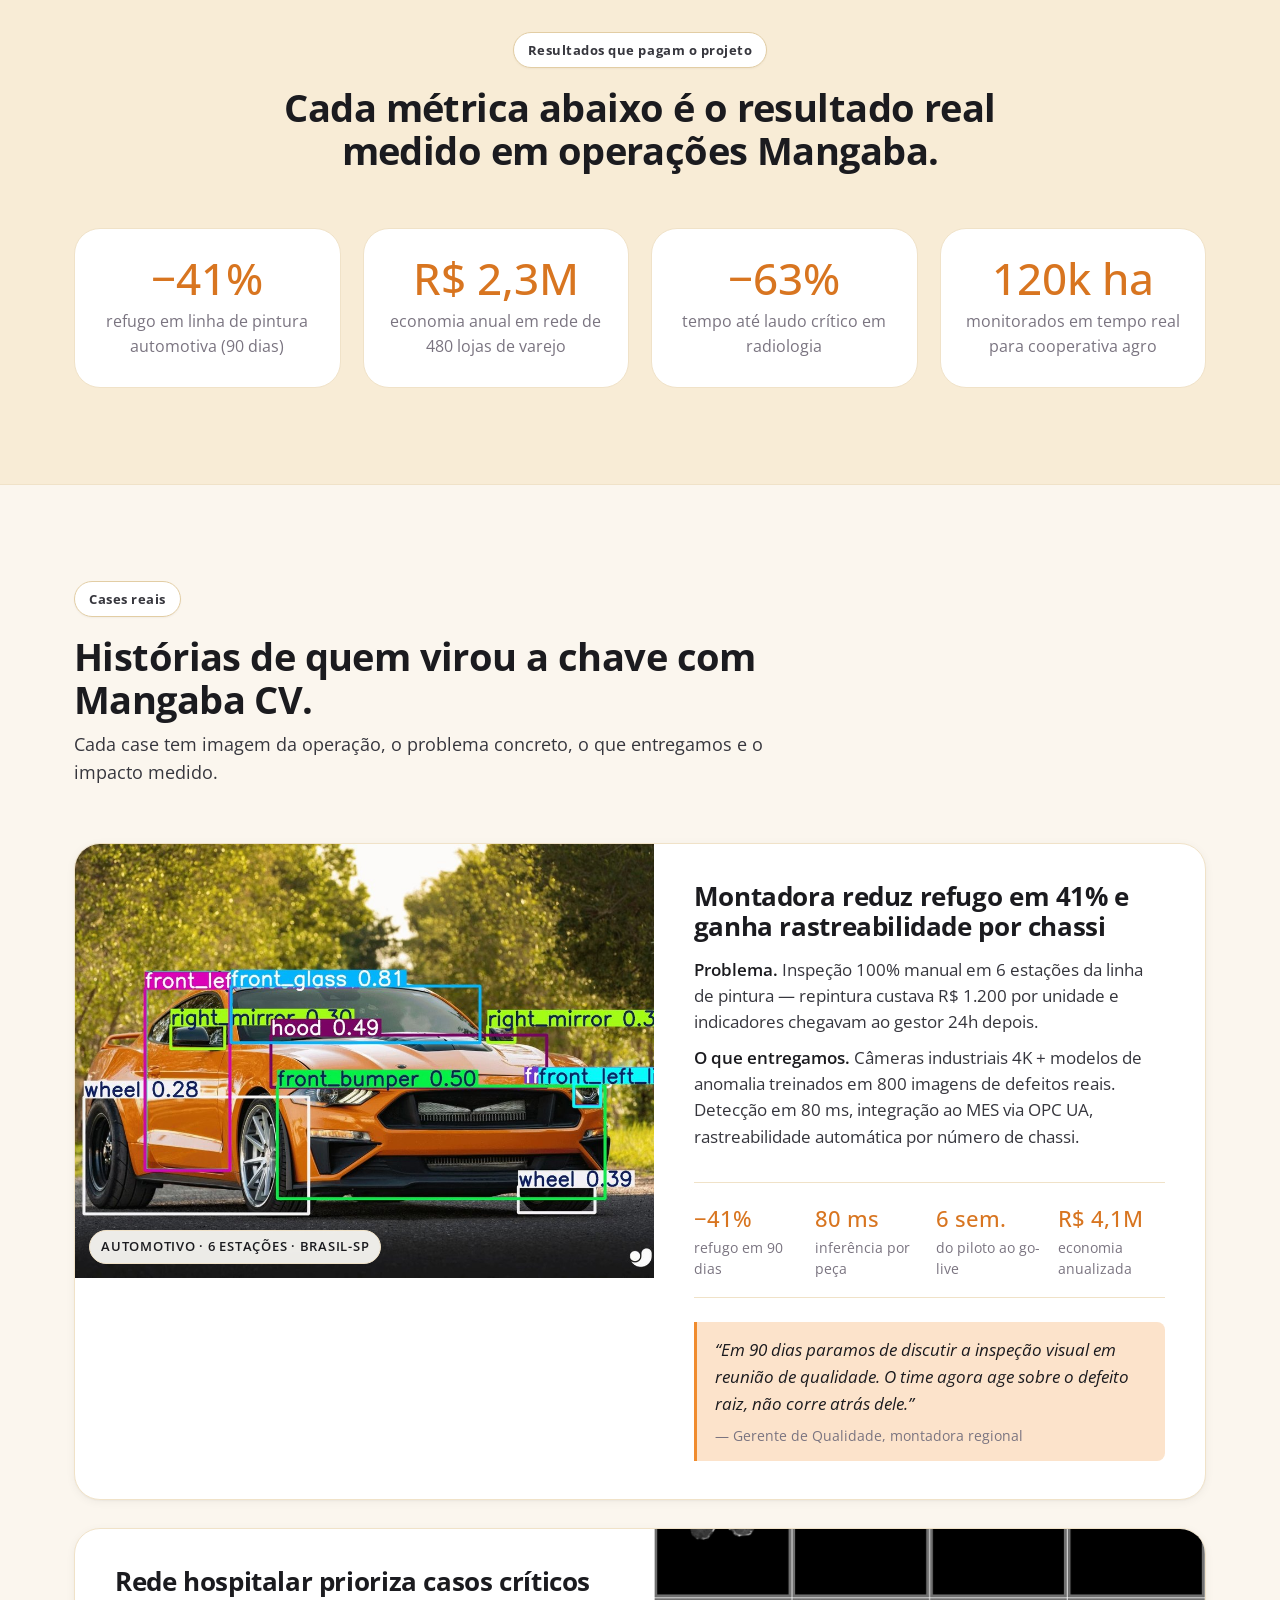
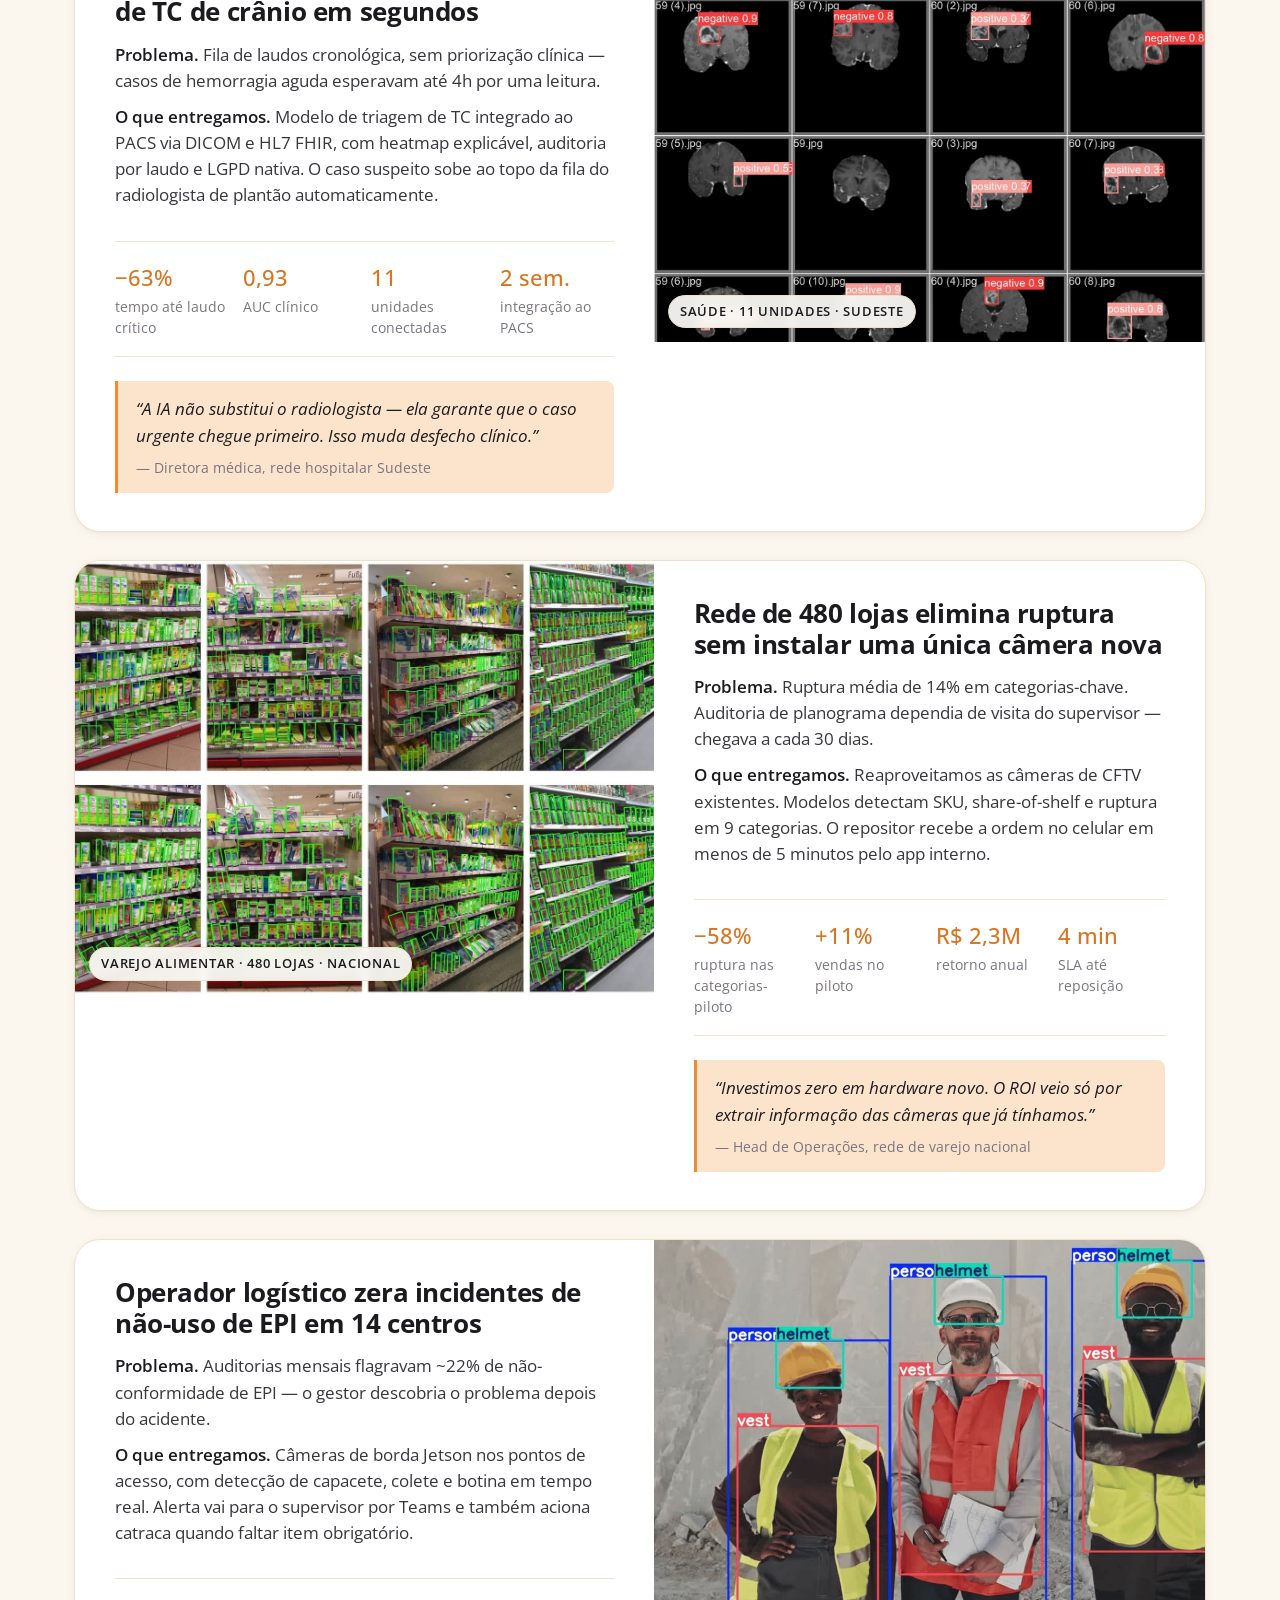
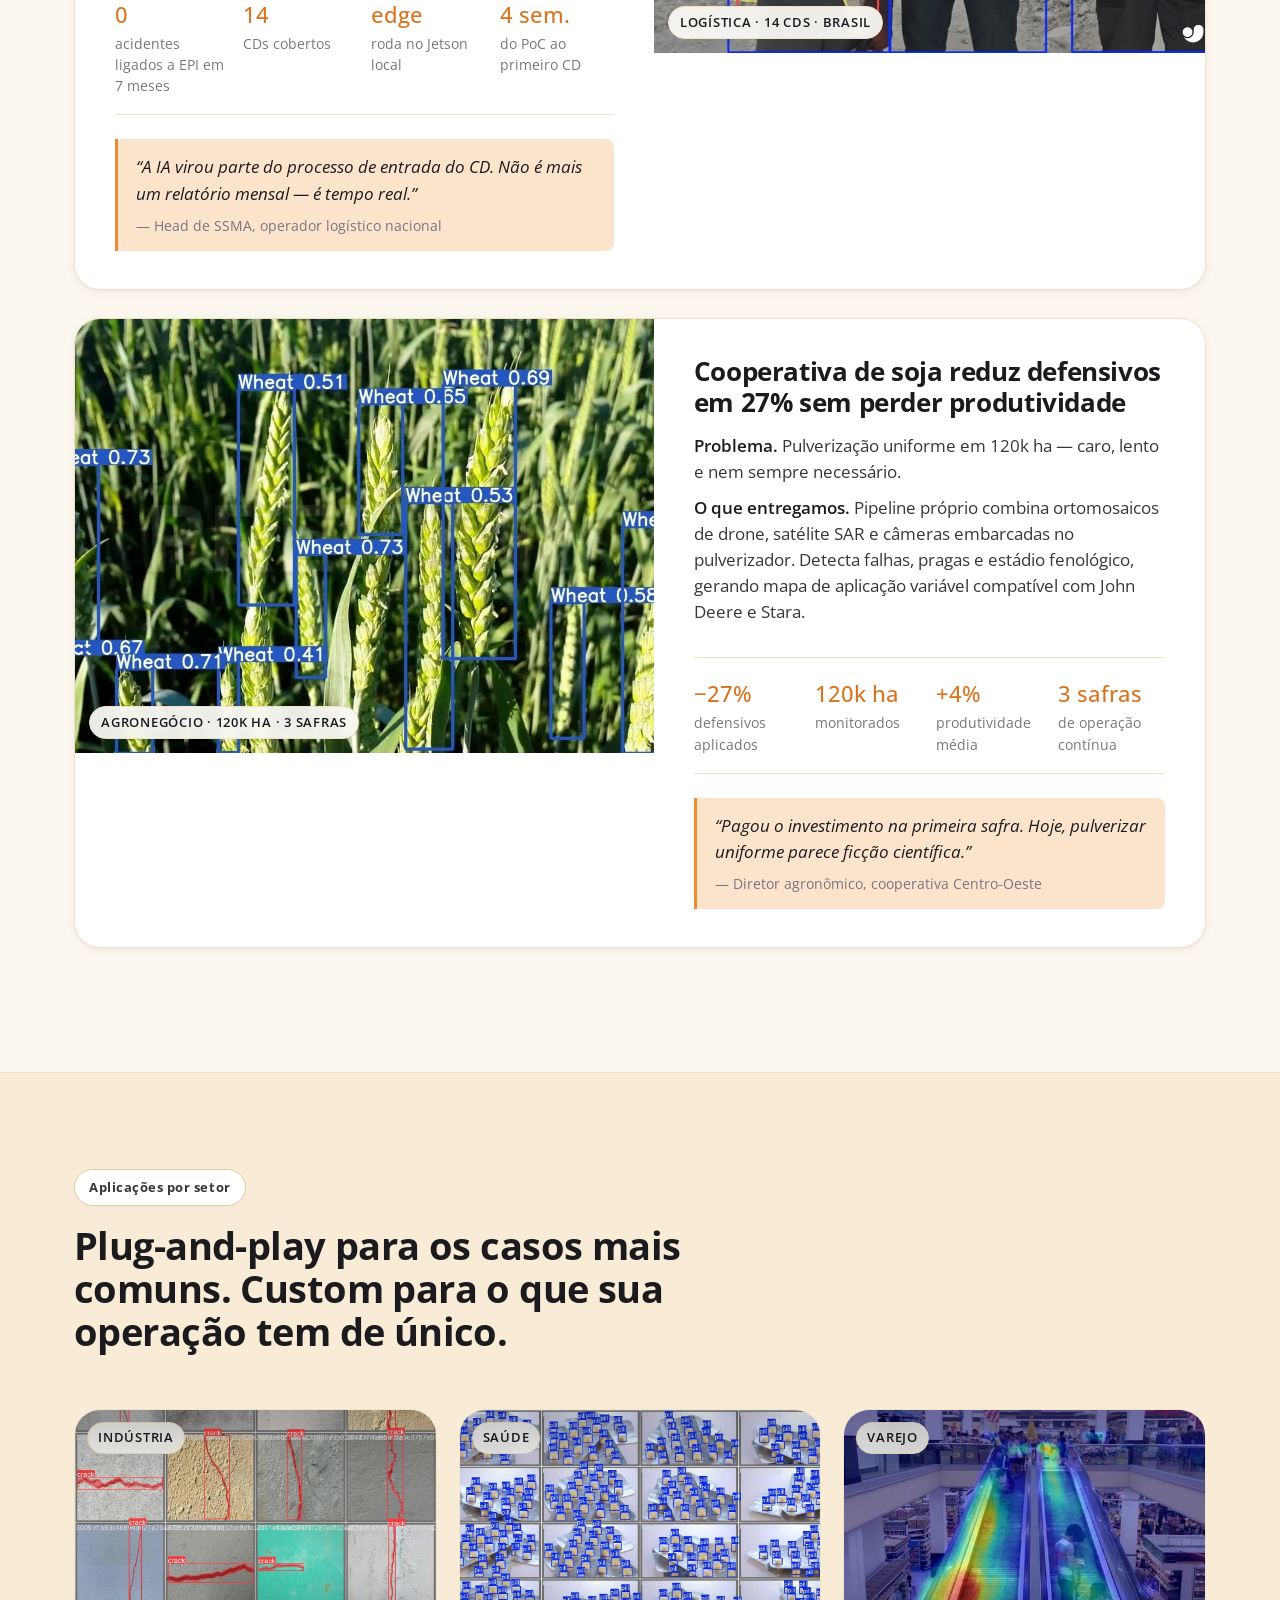
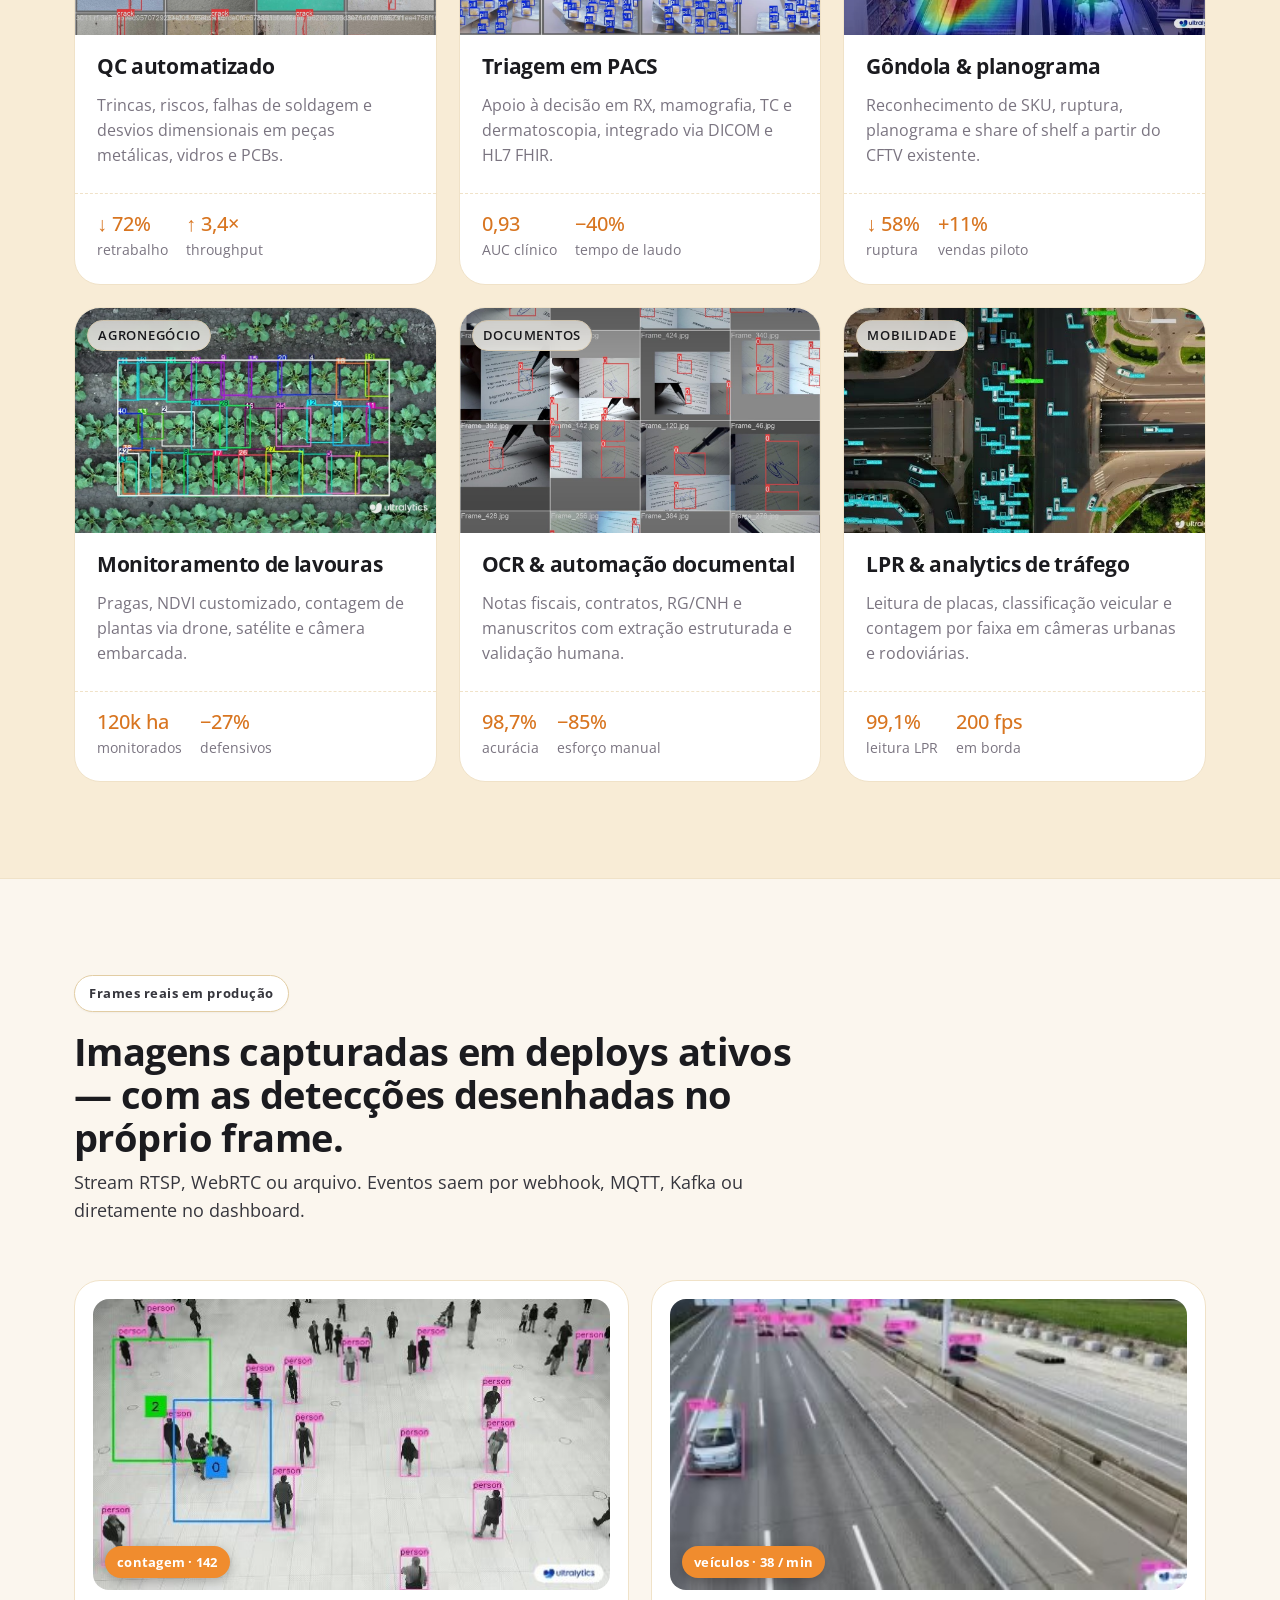
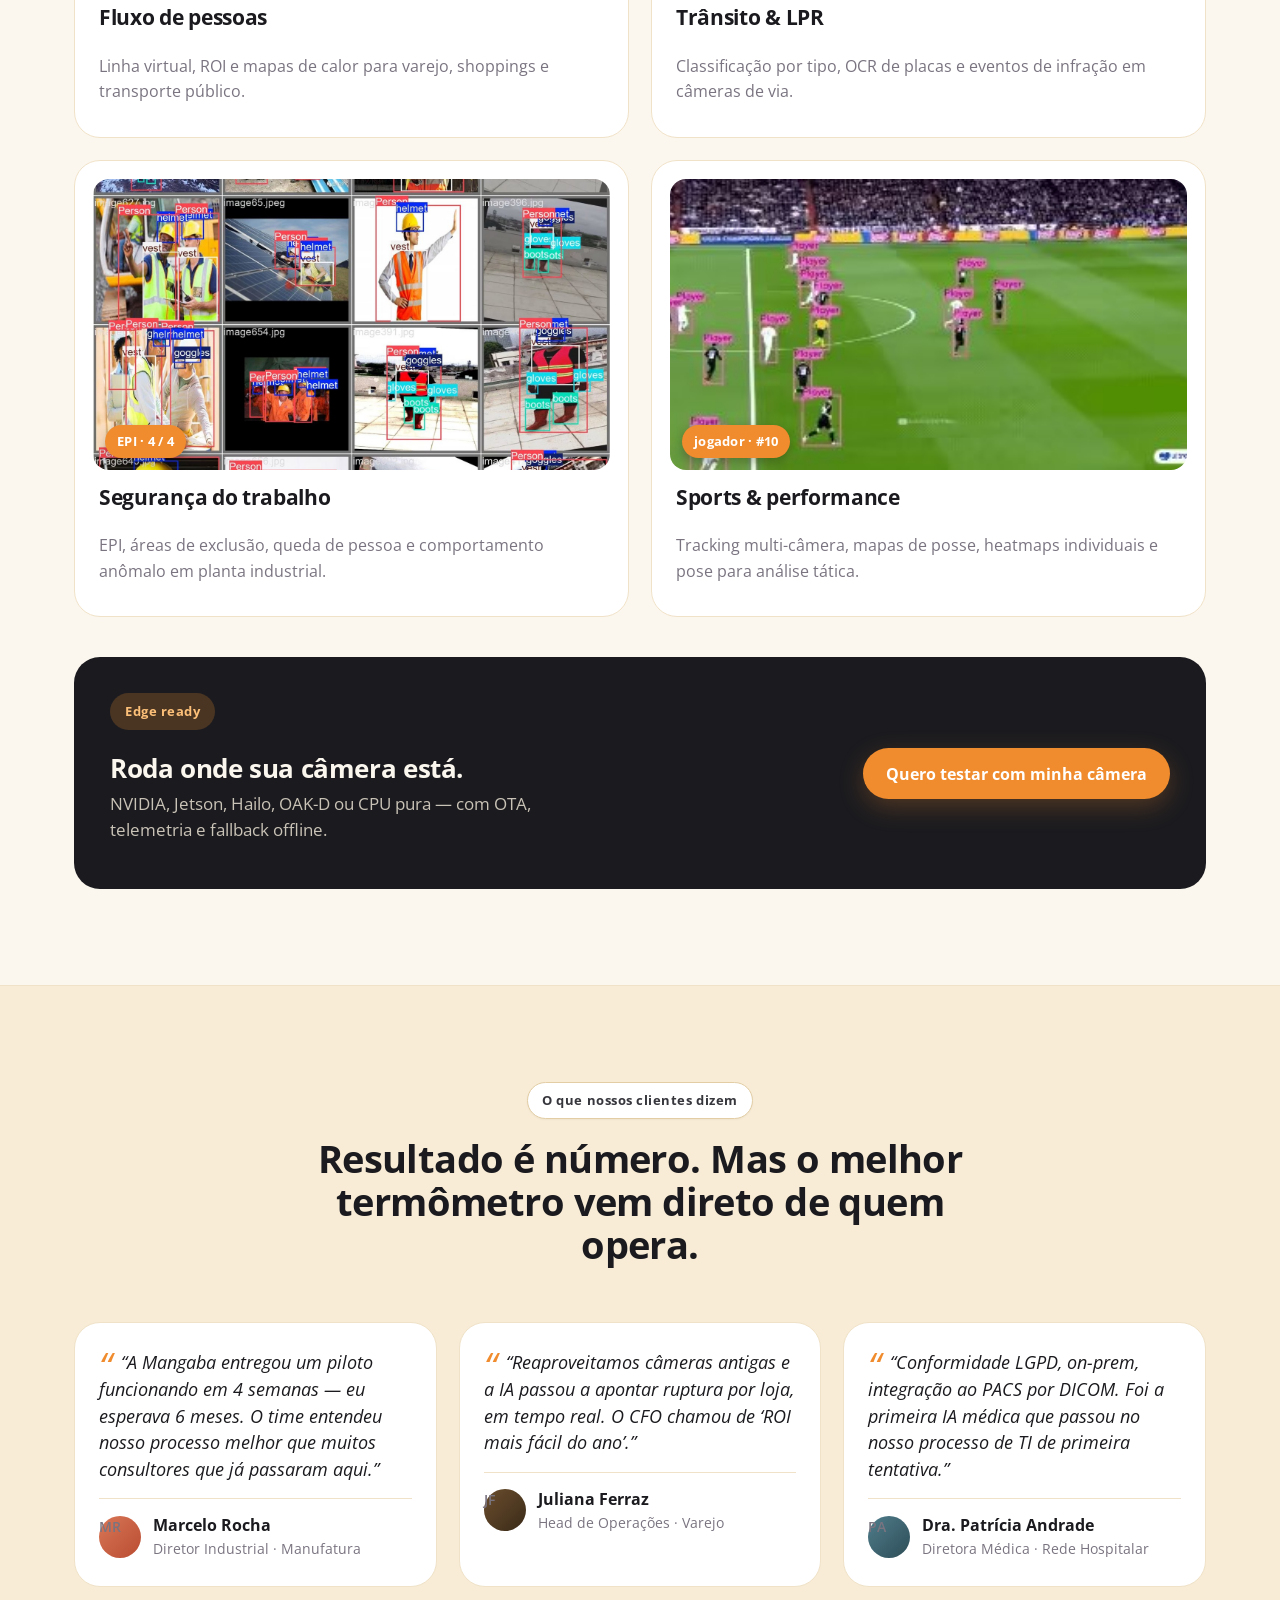
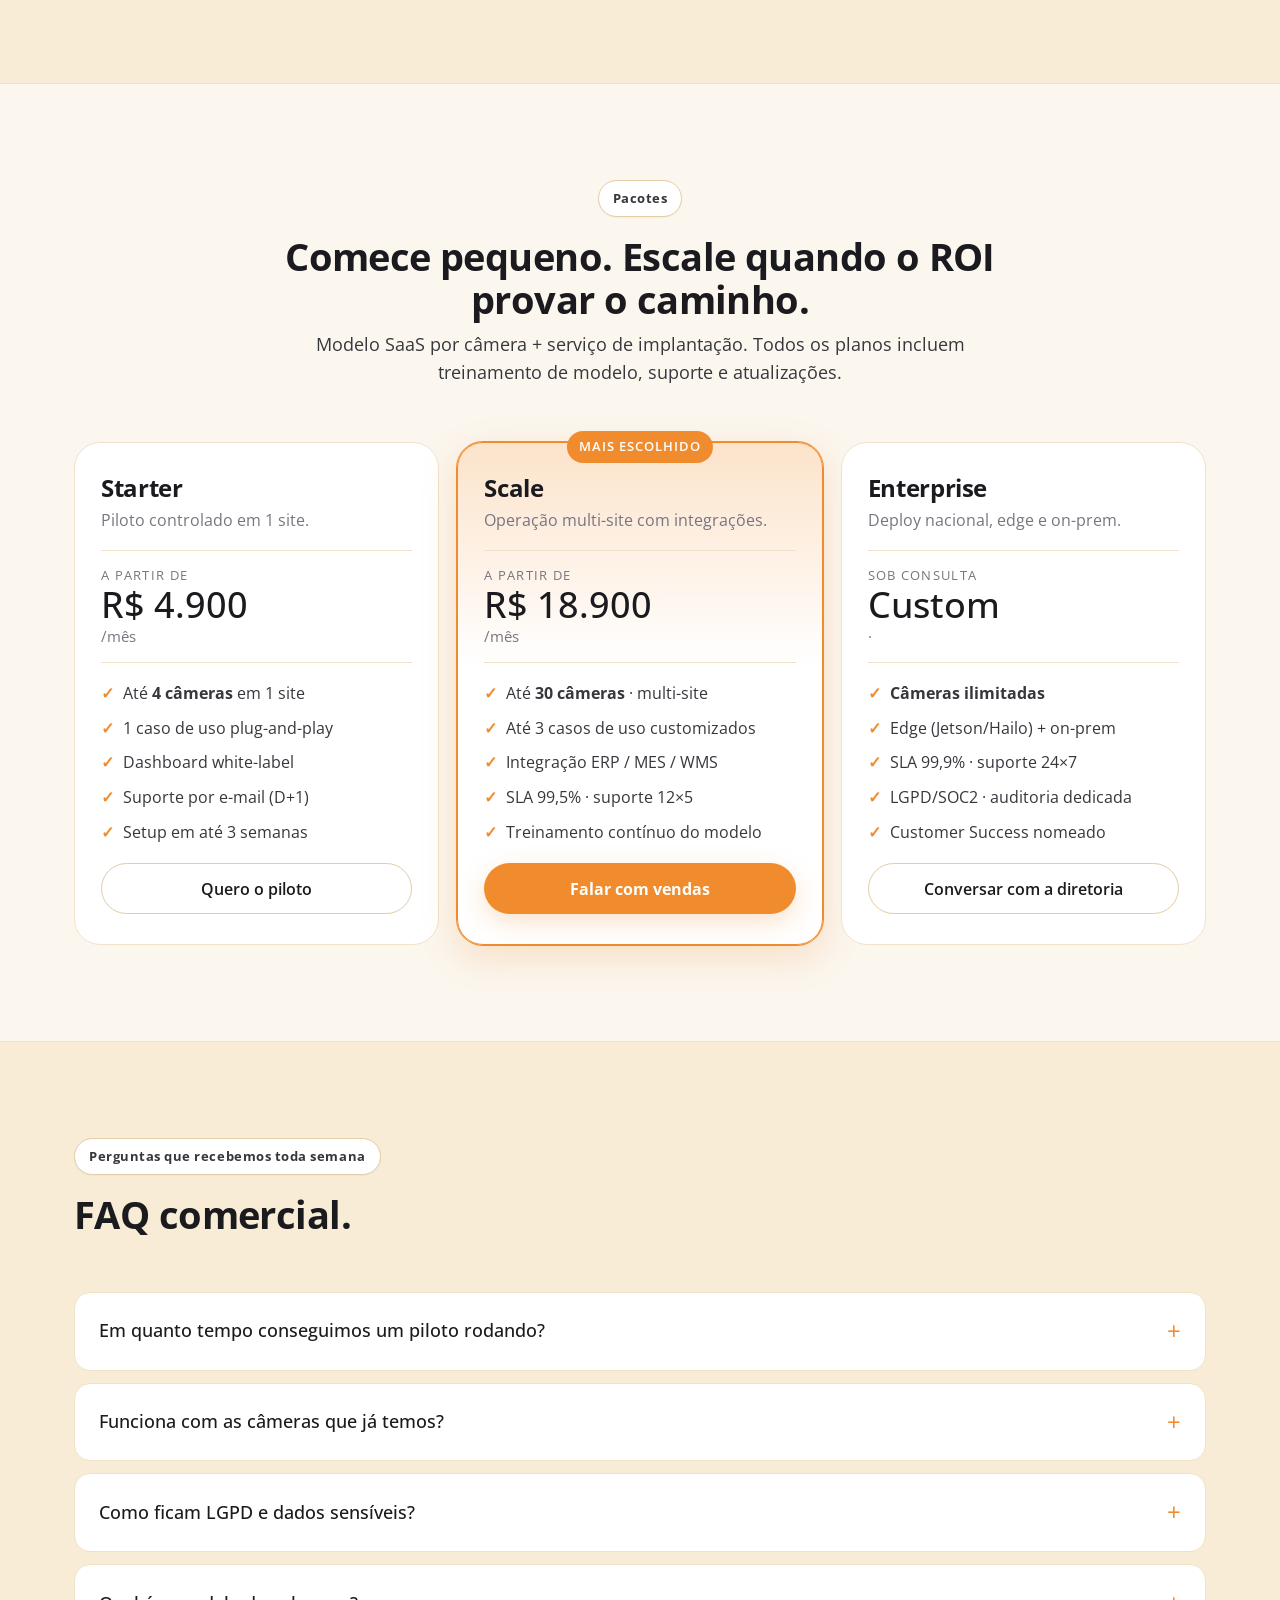
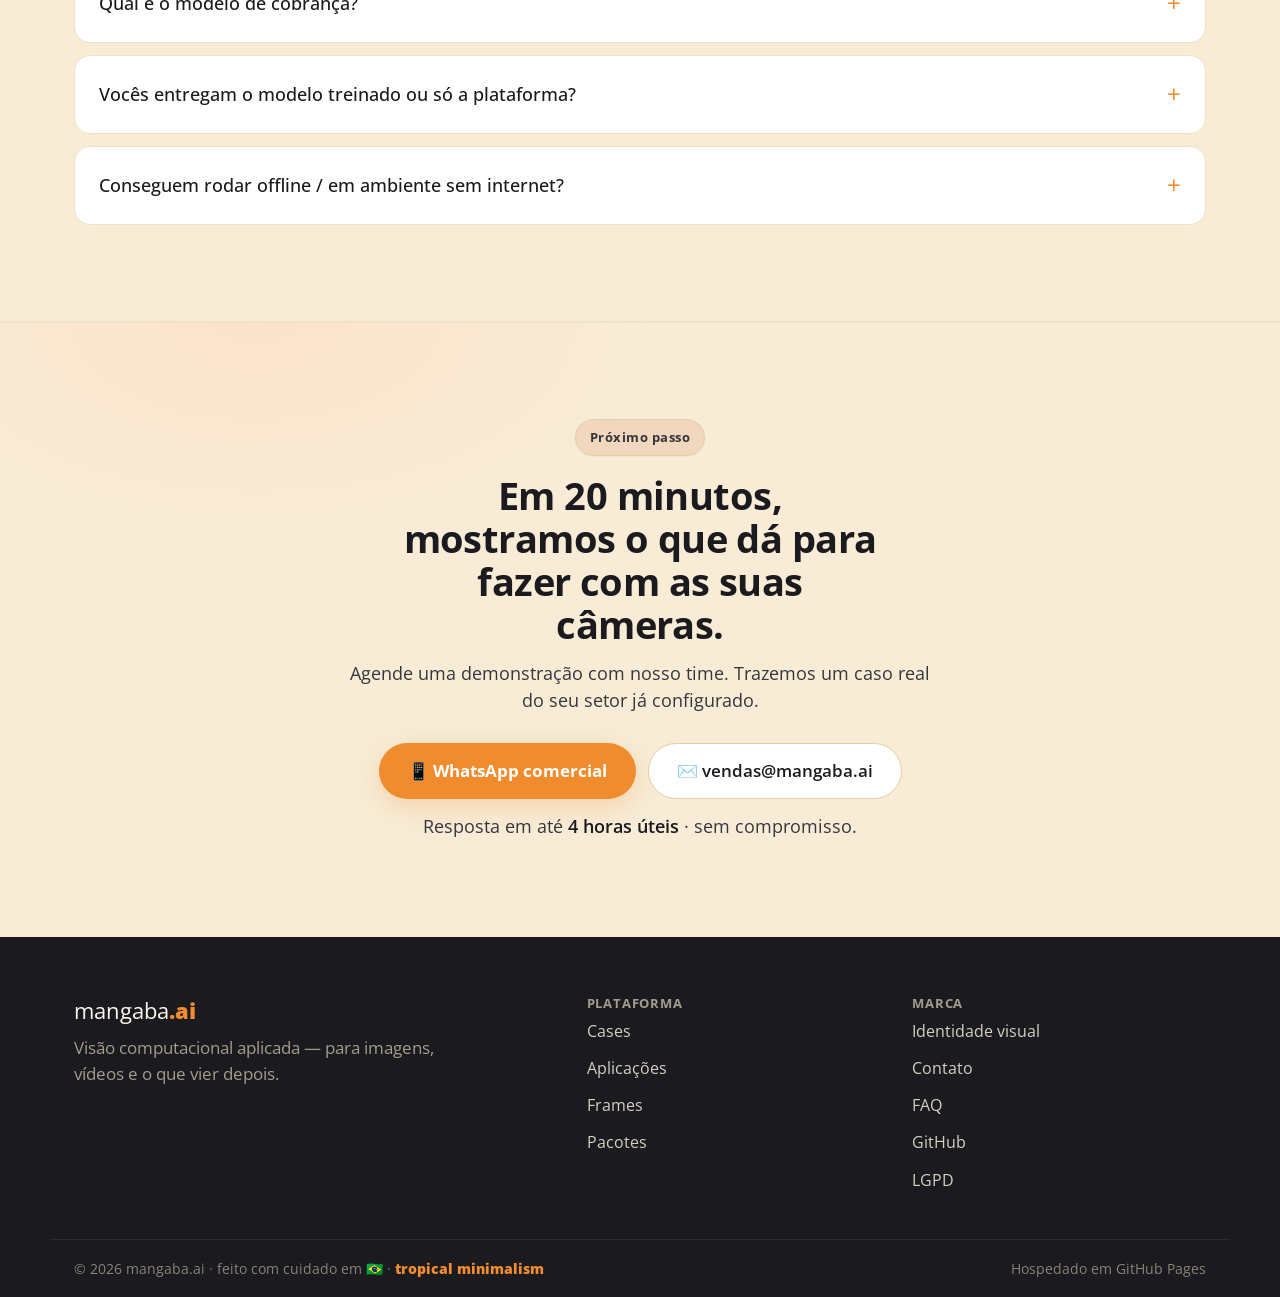
==== commit 2b095620: "feat: add /brand.html — premium identity manual (tropical minimalism) Dedicated brand-kit page mirro" ====
--- a/index.html
+++ b/index.html
@@ -626,16 +626,17 @@
 <a href="#pacotes">Pacotes</a>
 </div>
 <div>
-<h4>Empresa</h4>
+<h4>Marca</h4>
+<a href="brand.html">Identidade visual</a>
 <a href="#contato">Contato</a>
 <a href="#faq">FAQ</a>
-<a href="https://github.com/dheiver2" rel="noopener" target="_blank">GitHub</a>
+<a href="https://github.com/dheiver2/mangaba-cv" rel="noopener" target="_blank">GitHub</a>
 <a href="#">LGPD</a>
 </div>
 </div>
 </div>
 <div class="footer__bottom">
-<span>© <span id="year"></span> Mangaba AI · Feito com cuidado em 🇧🇷</span>
+<span>© <span id="year"></span> mangaba.ai · feito com cuidado em 🇧🇷 · <em>tropical minimalism</em></span>
 <span>Hospedado em GitHub Pages</span>
 </div>
 </footer>
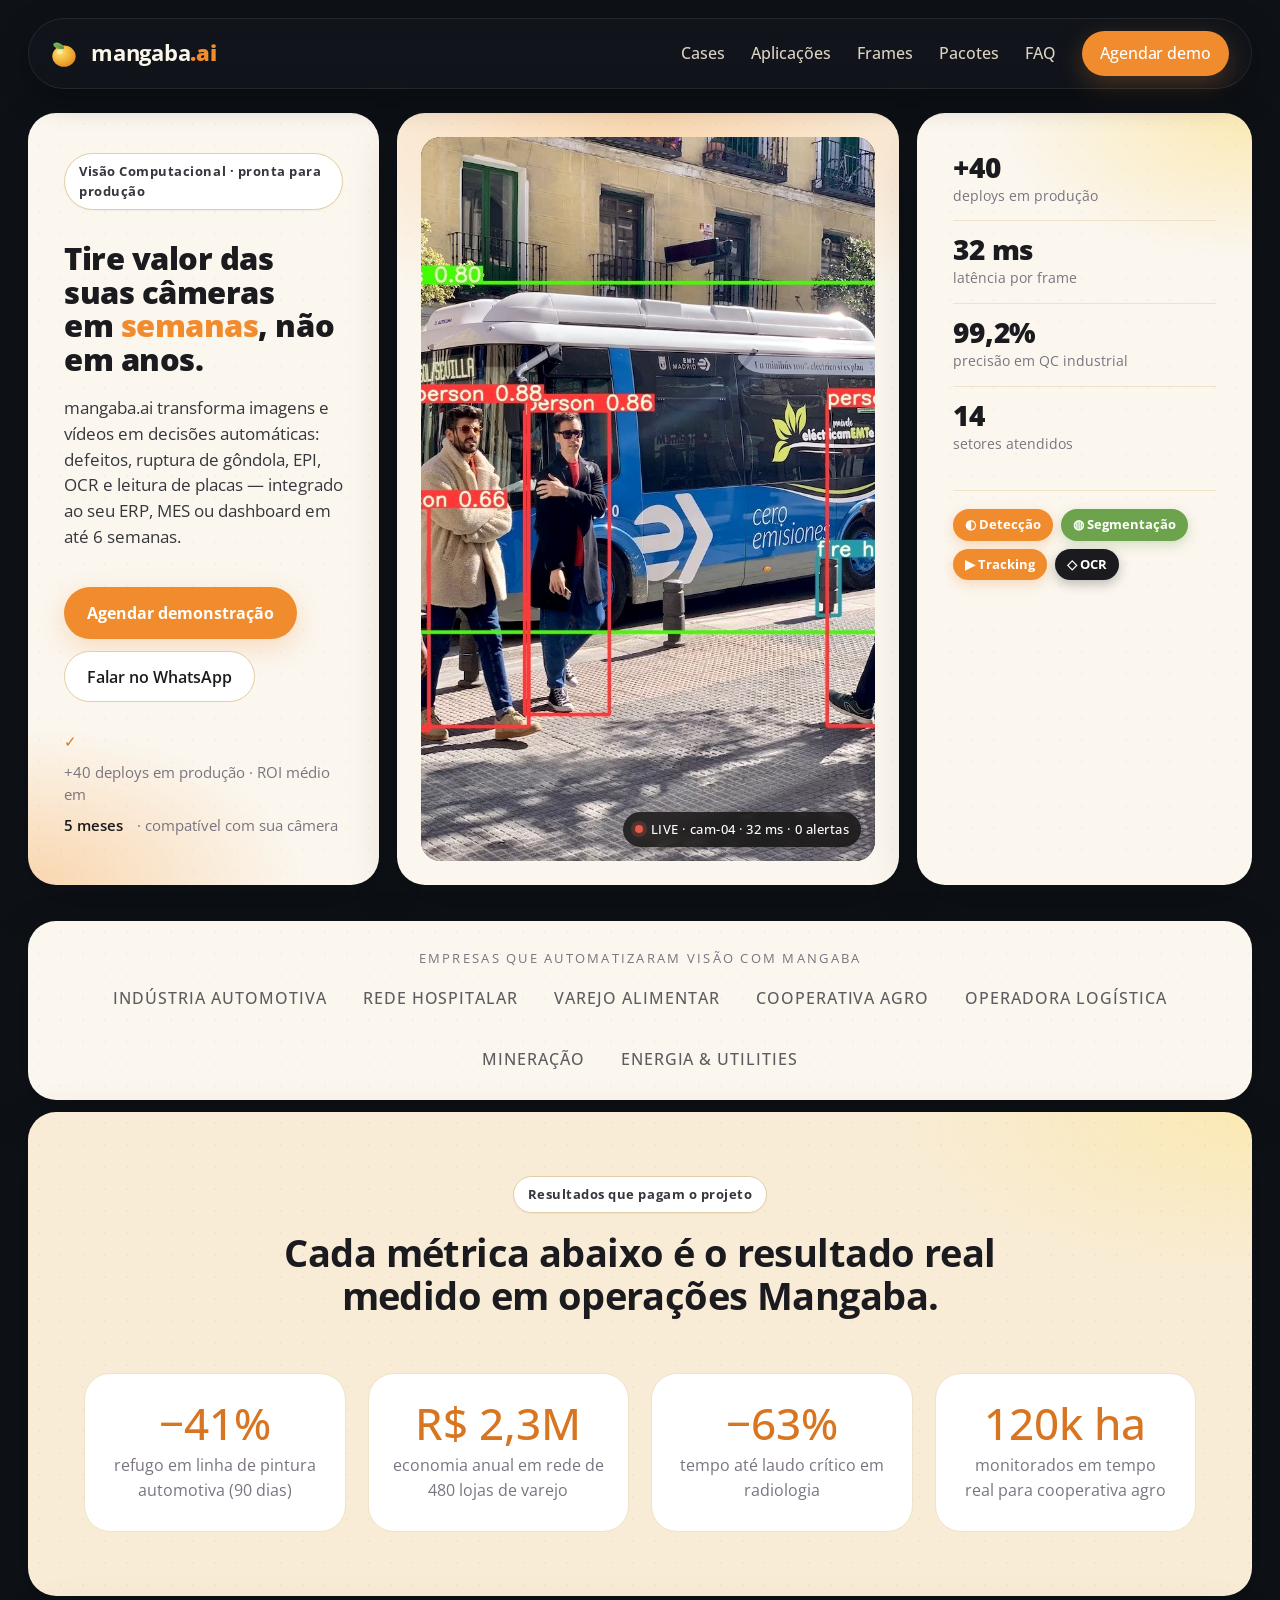
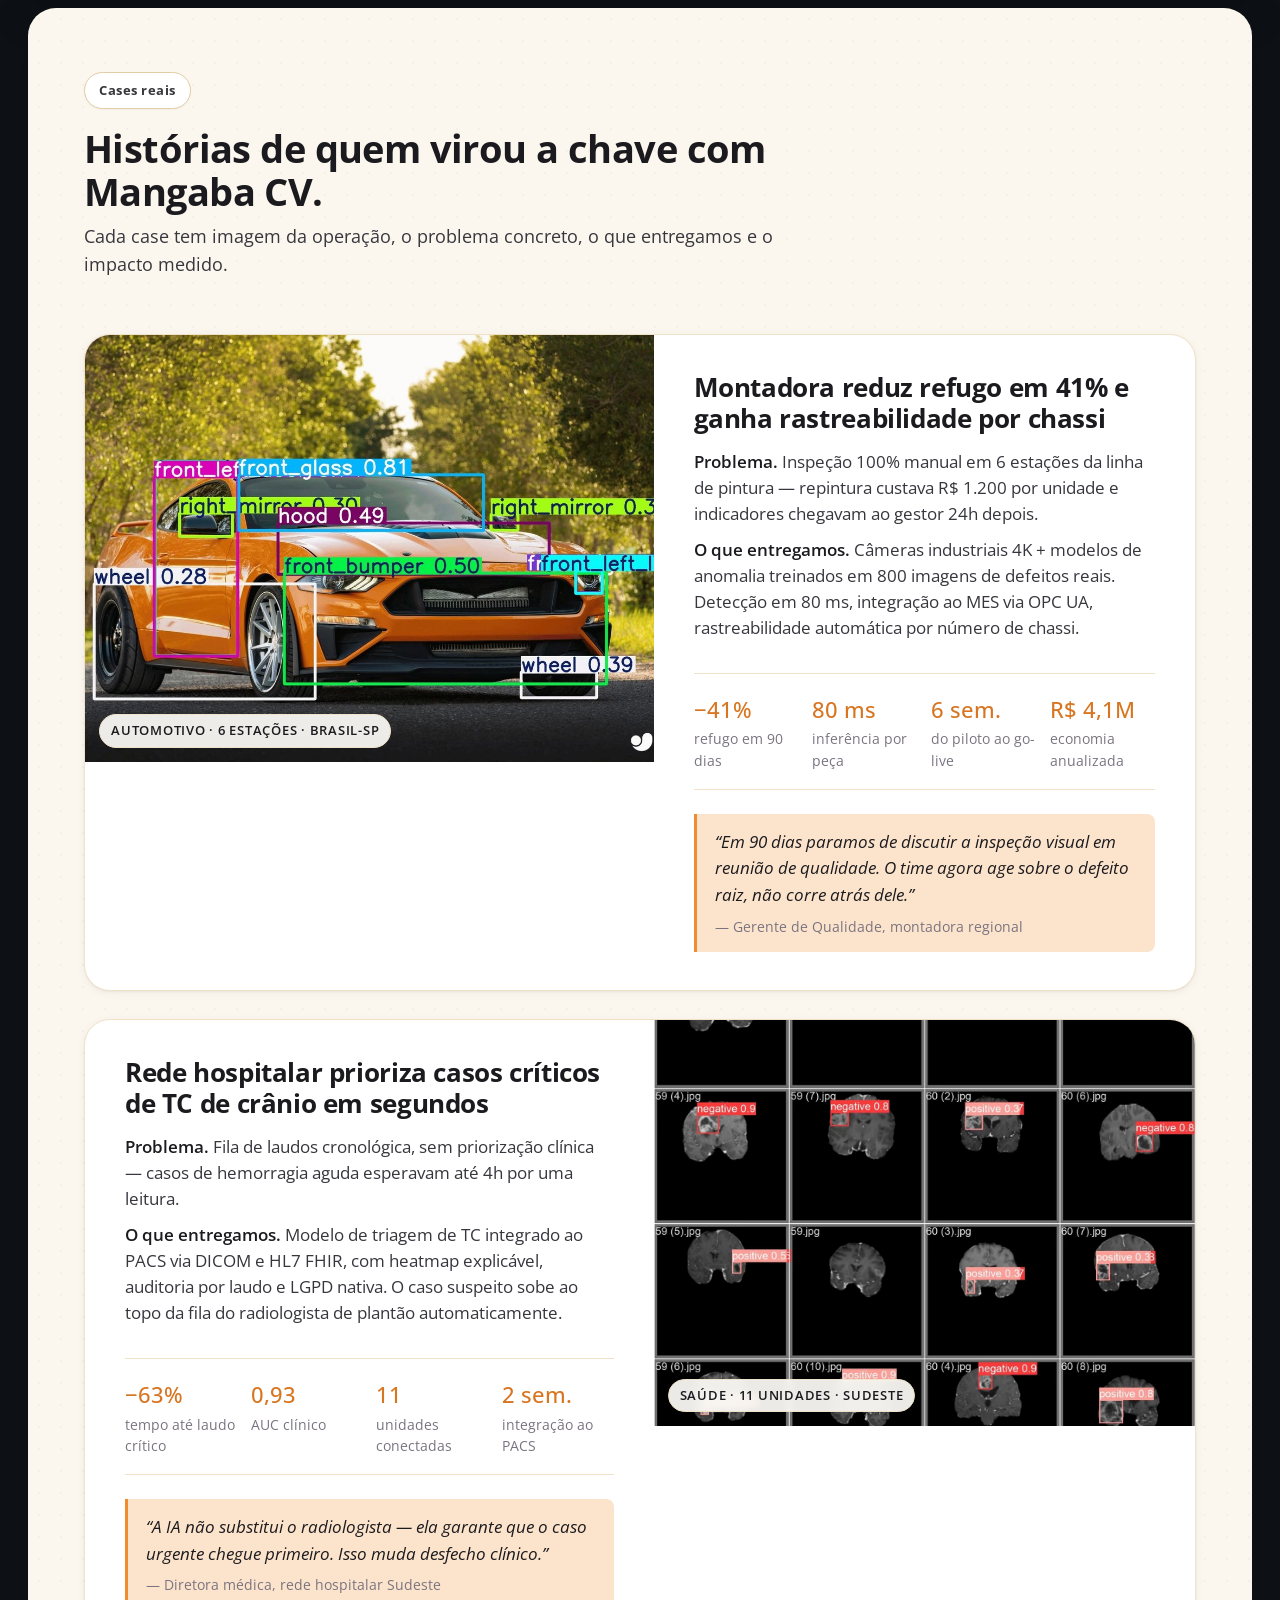
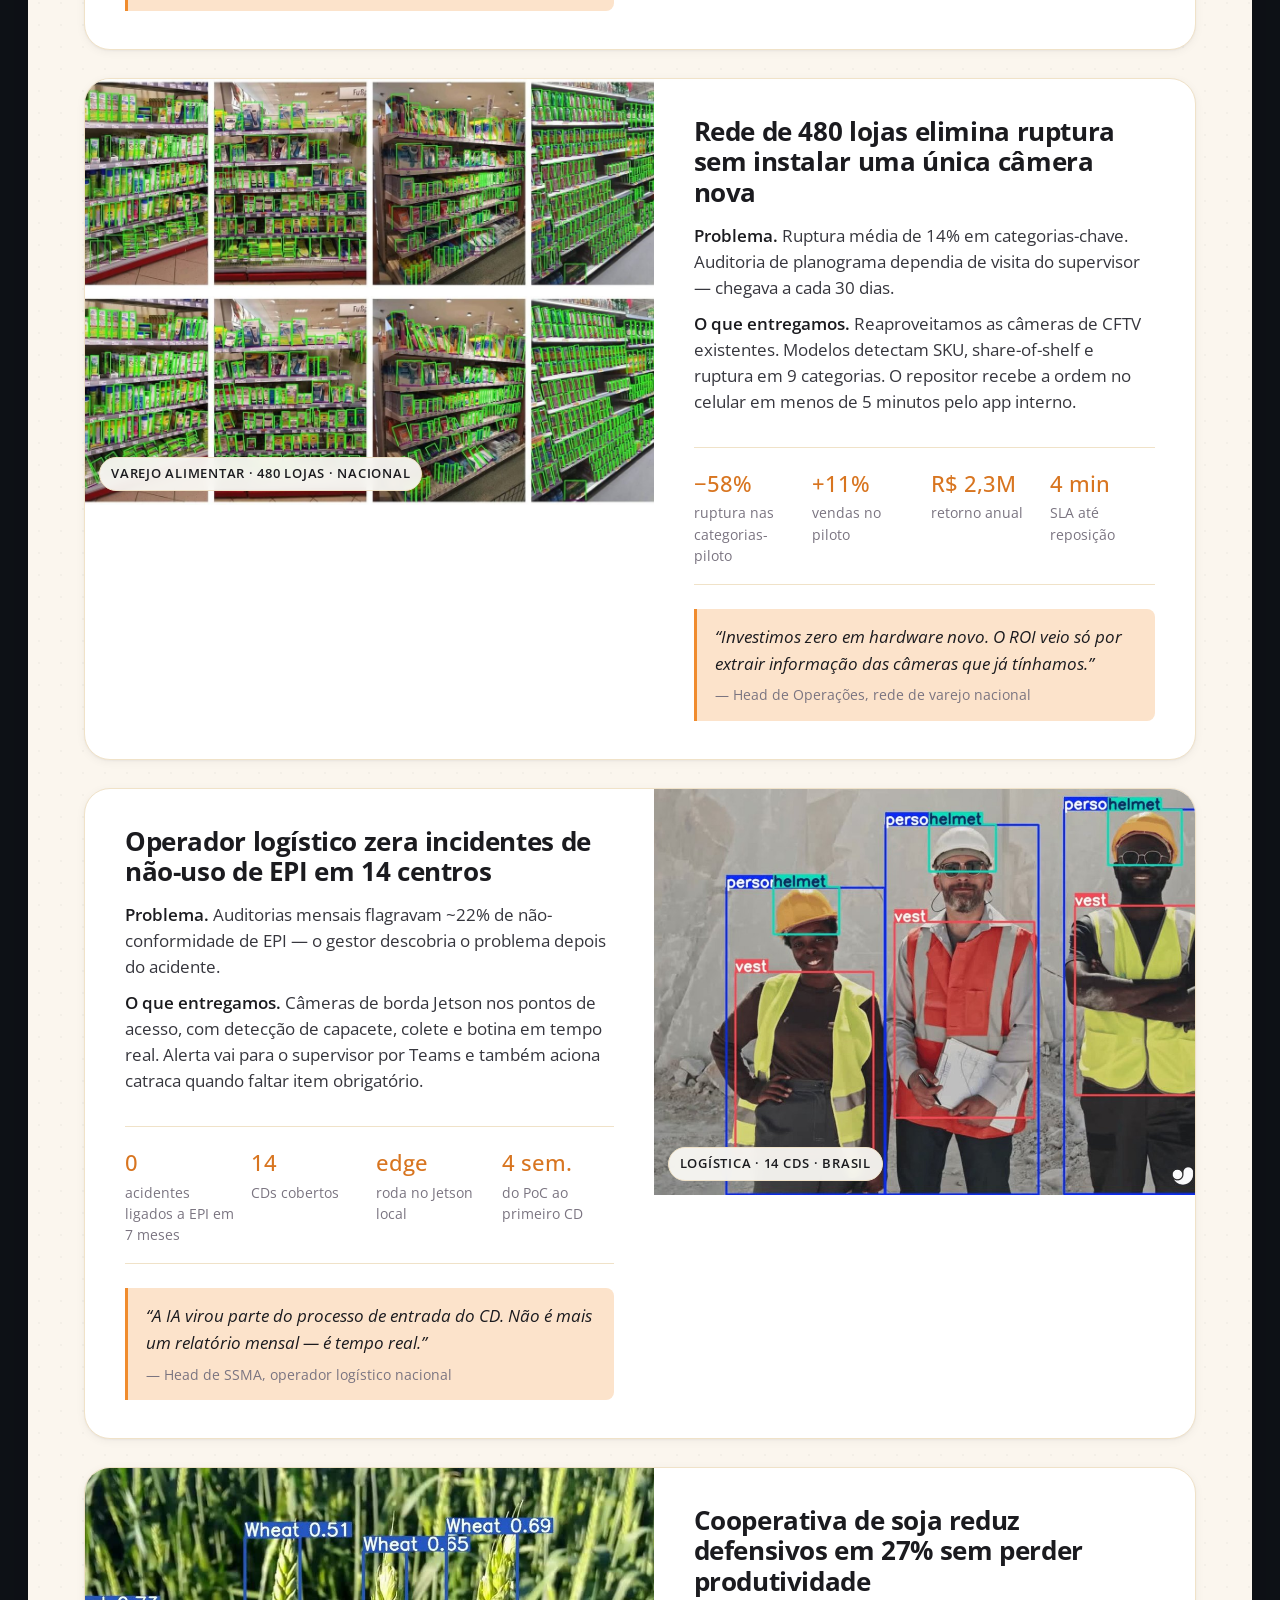
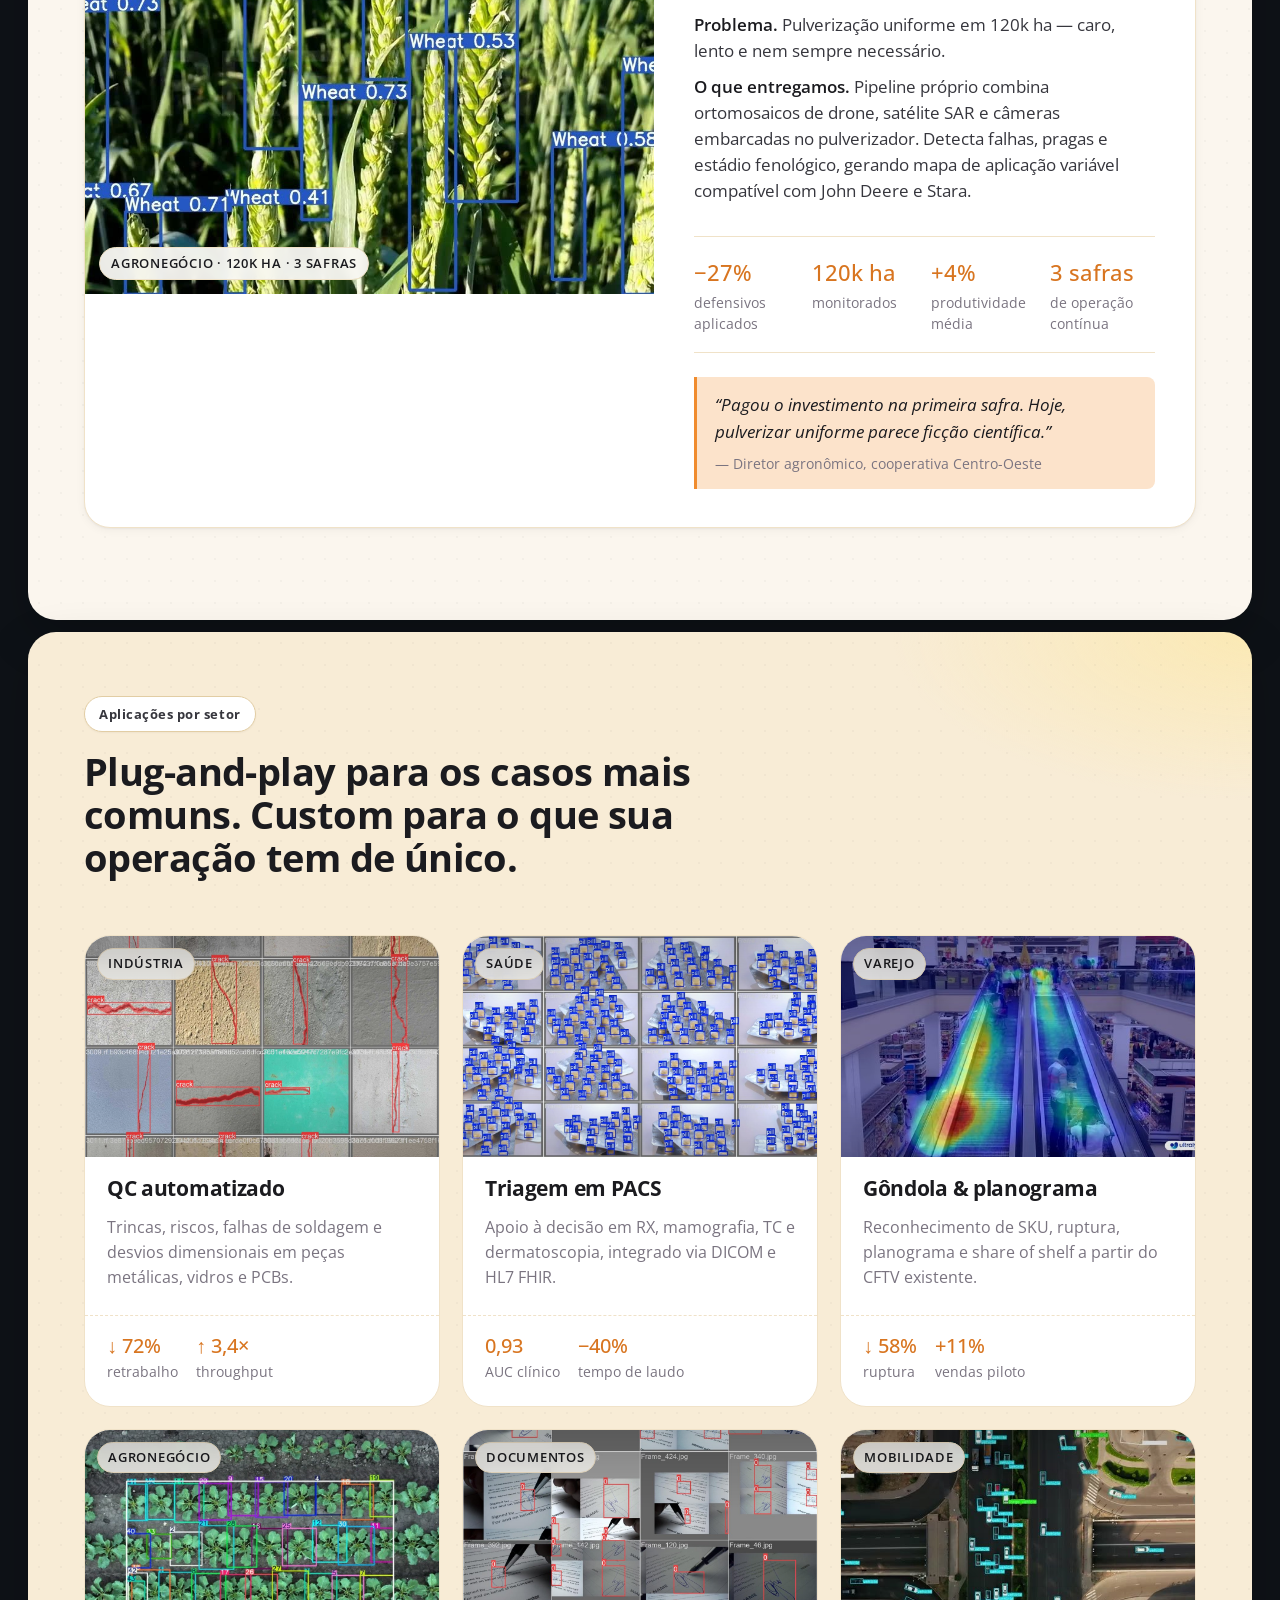
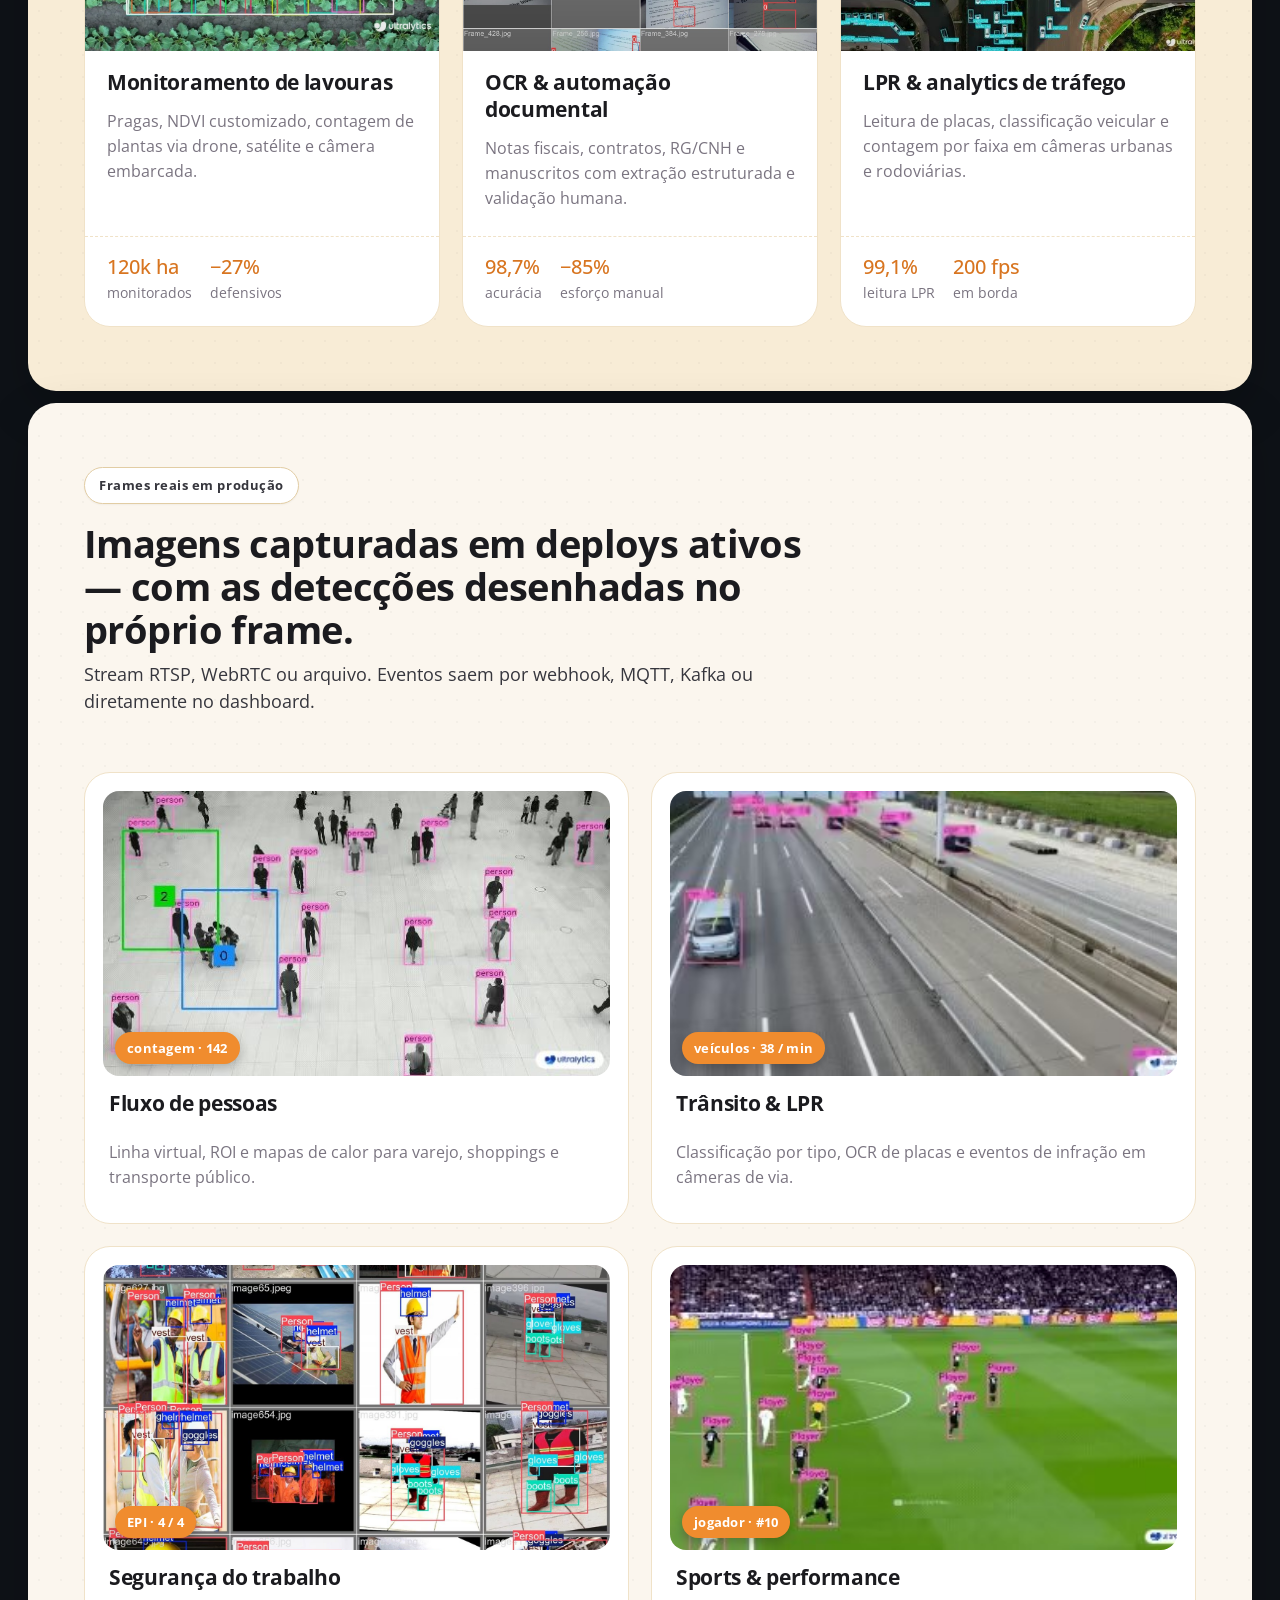
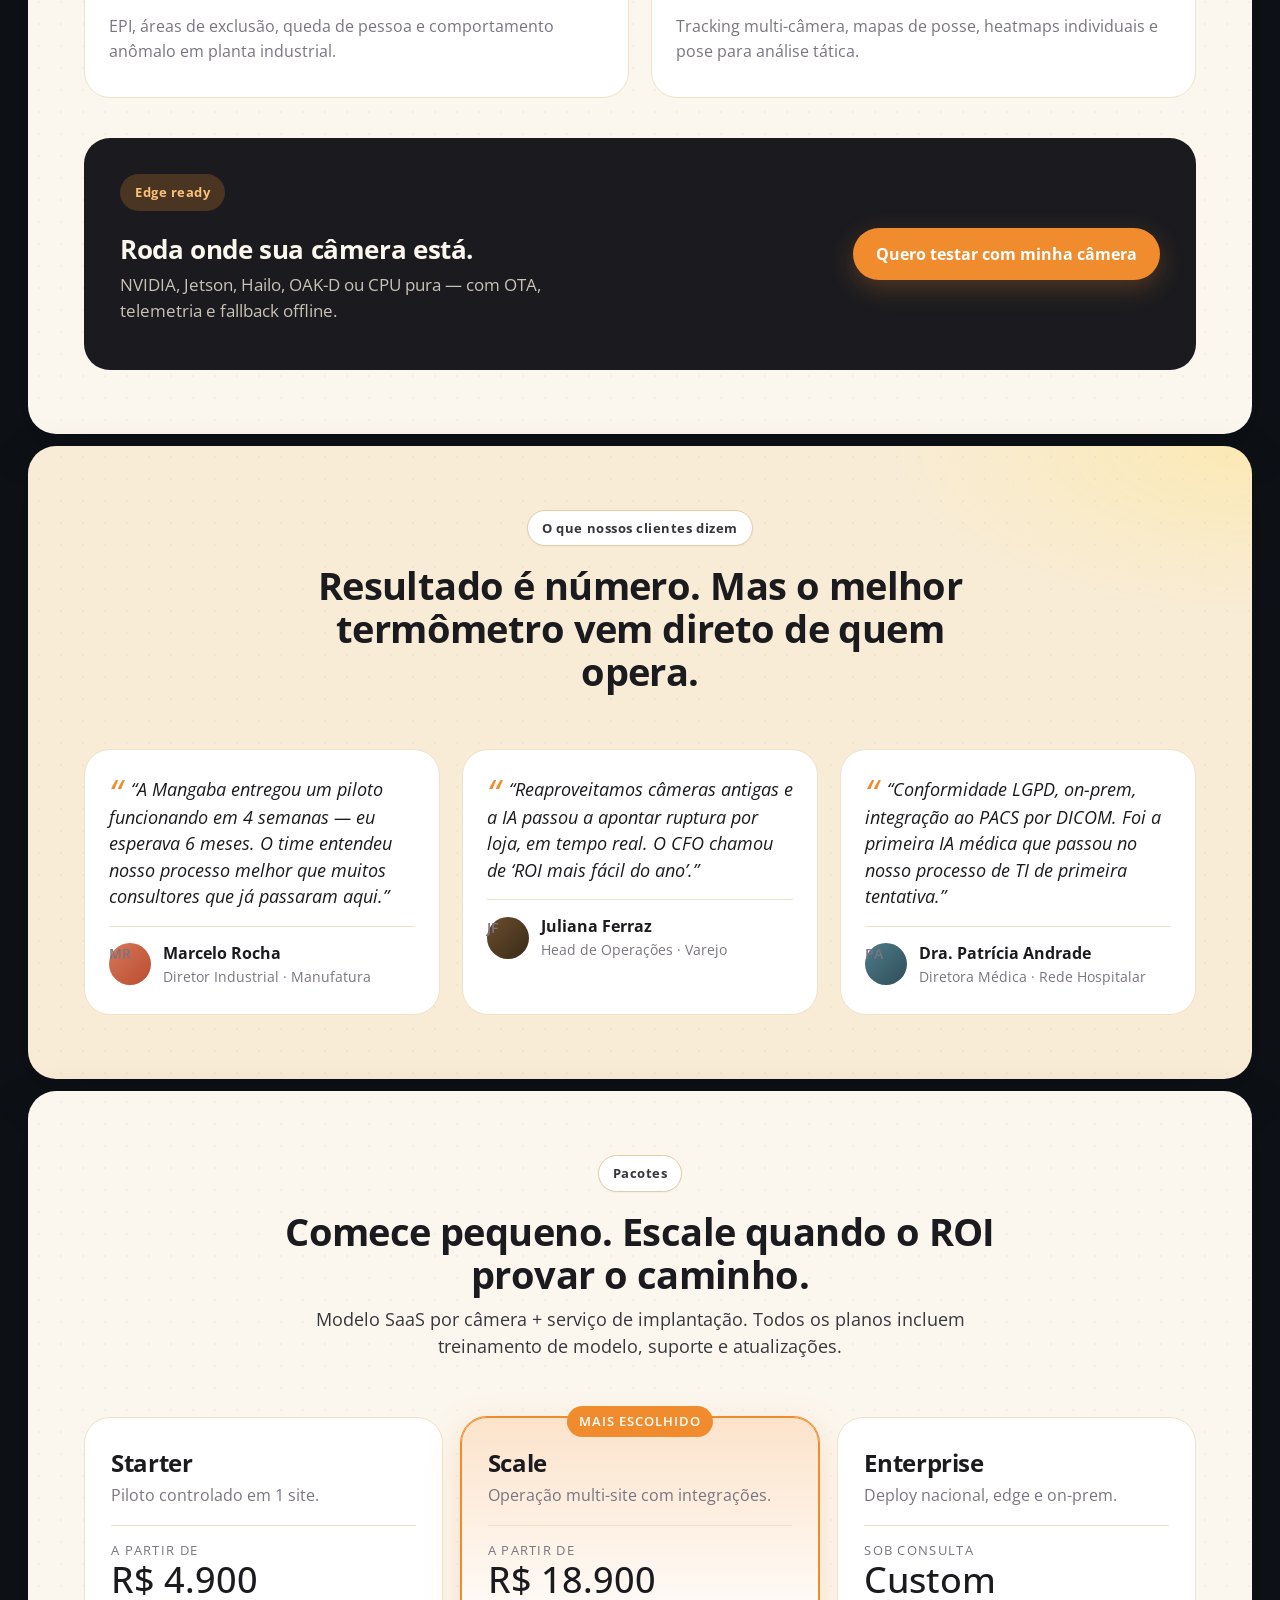
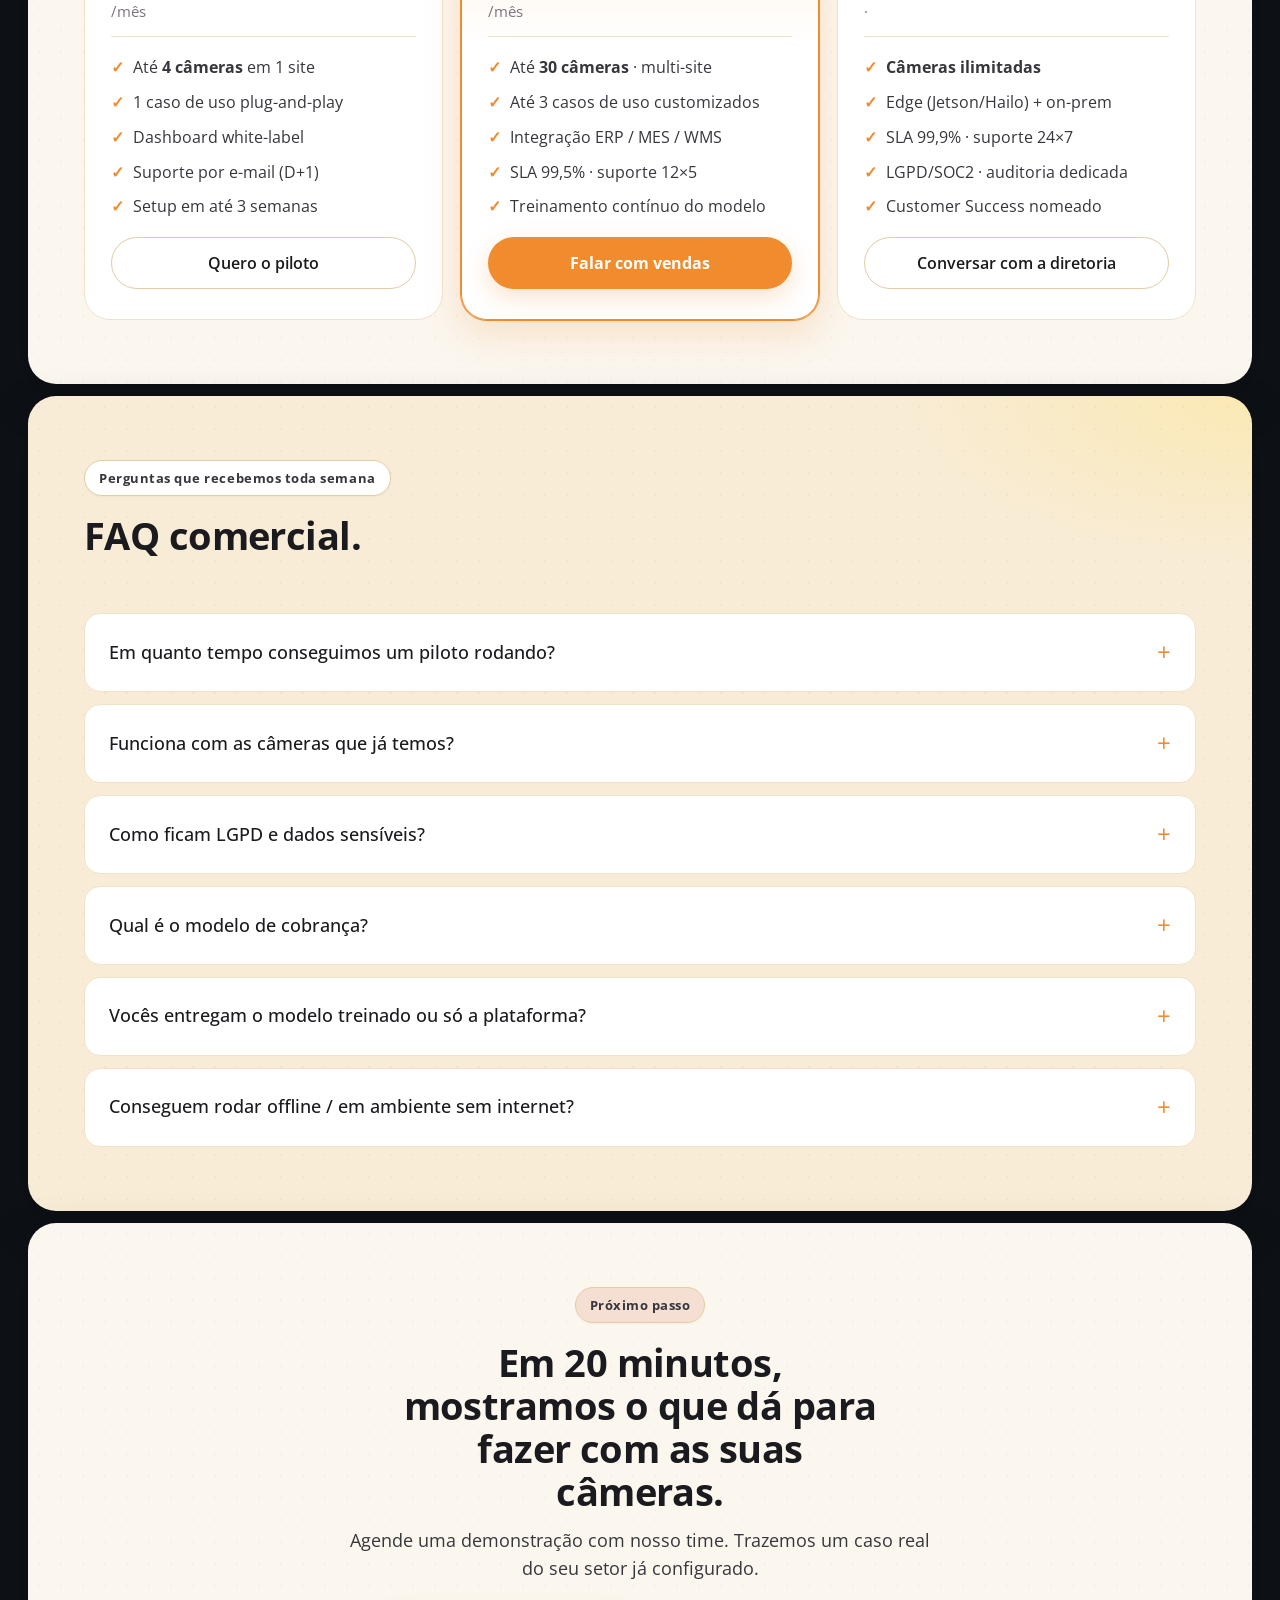
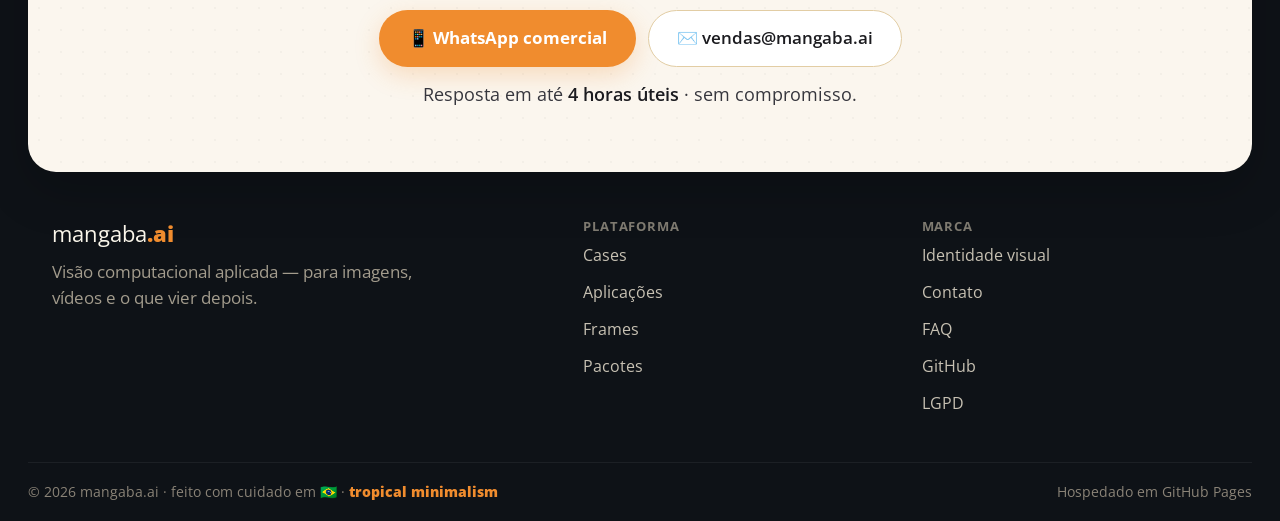
==== commit ef3e18a3: "design: apply brand identity layout site-wide (dark canvas + cream cards) - Body: dark wrapper #0E12" ====
--- a/index.html
+++ b/index.html
@@ -52,35 +52,54 @@
 </nav>
 </div>
 </header>
-<!-- ============== HERO ============== -->
+<!-- ============== HERO — 3-card row (brand identity layout) ============== -->
 <section class="hero" id="top">
 <div class="hero__inner">
-<span class="eyebrow">Visão Computacional aplicada · pronta para produção</span>
-<h1 class="hero__title">
-Tire valor das suas câmeras<br/>
-em <em>semanas</em>, não em anos.
-</h1>
-<p class="hero__lede">
-      Mangaba CV transforma imagens e vídeos em decisões automáticas: detecção de defeitos,
-      ruptura de gôndola, EPI, OCR de documentos, leitura de placas e muito mais —
+
+  <article class="hero-card hero-card--text">
+    <span class="eyebrow">Visão Computacional · pronta para produção</span>
+    <h1 class="hero__title">
+      Tire valor das suas câmeras<br/>
+      em <em>semanas</em>, não em anos.
+    </h1>
+    <p class="hero__lede">
+      mangaba.ai transforma imagens e vídeos em decisões automáticas:
+      defeitos, ruptura de gôndola, EPI, OCR e leitura de placas —
       integrado ao seu ERP, MES ou dashboard em até 6 semanas.
     </p>
-<div class="hero__cta">
-<a class="btn btn--primary" href="#contato">Agendar demonstração</a>
-<a class="btn btn--ghost" href="https://wa.me/5500000000000?text=Quero%20saber%20mais%20sobre%20Mangaba%20CV" rel="noopener" target="_blank">Falar no WhatsApp</a>
-</div>
-<p class="hero__proof">
-<span>✓</span> Mais de 40 deploys em produção
-      <span>·</span> ROI médio em <b>5 meses</b>
-<span>·</span> Compatível com sua câmera atual
+    <div class="hero__cta">
+      <a class="btn btn--primary" href="#contato">Agendar demonstração</a>
+      <a class="btn btn--ghost" href="https://wa.me/5500000000000?text=Quero%20saber%20mais%20sobre%20mangaba.ai" rel="noopener" target="_blank">Falar no WhatsApp</a>
+    </div>
+    <p class="hero__proof">
+      <span>✓</span> +40 deploys em produção · ROI médio em <b>5 meses</b> · compatível com sua câmera
     </p>
-<div class="hero__media">
-<img alt="Detecção YOLO de ônibus e pedestres em via urbana" loading="lazy" src="assets/cases/hero.jpg"/>
-
-<div class="hero__hud">
-<span class="dot"></span> LIVE · cam-04 · 32 ms · 0 alertas
+  </article>
+
+  <article class="hero-card hero-card--media">
+    <div class="hero__media">
+      <img alt="Detecção YOLO de ônibus e pedestres em via urbana" loading="lazy" src="assets/cases/hero.jpg"/>
+      <div class="hero__hud">
+        <span class="dot"></span> LIVE · cam-04 · 32 ms · 0 alertas
       </div>
-</div>
+    </div>
+  </article>
+
+  <article class="hero-card hero-card--side">
+    <ul class="hero__kpi">
+      <li><b>+40</b><span>deploys em produção</span></li>
+      <li><b>32 ms</b><span>latência por frame</span></li>
+      <li><b>99,2%</b><span>precisão em QC industrial</span></li>
+      <li><b>14</b><span>setores atendidos</span></li>
+    </ul>
+    <div class="hero__chips">
+      <span class="chip">◐ Detecção</span>
+      <span class="chip chip--ok">◍ Segmentação</span>
+      <span class="chip">▶ Tracking</span>
+      <span class="chip chip--ink">◇ OCR</span>
+    </div>
+  </article>
+
 </div>
 </section>
 <!-- ============== TRUST STRIP ============== -->
--- a/assets/styles.css
+++ b/assets/styles.css
@@ -1086,3 +1086,255 @@
    ========================================================= */
 html { scroll-behavior: smooth; }
 ::selection { background: var(--accent-soft); color: var(--accent-dk); }
+
+/* =========================================================
+   DARK WRAPPER MODE — landing aligned with the brand identity:
+   dark canvas, rounded cream cards, dotted texture inside each card,
+   hero broken into 3 cards (matches the brand kit reference exactly).
+   ========================================================= */
+
+body {
+  background: #0E1217;
+}
+body::before { display: none; }
+
+/* Floating pill nav, like the brand kit top bar */
+.nav {
+  background: transparent;
+  backdrop-filter: none;
+  -webkit-backdrop-filter: none;
+  border-bottom: none;
+  padding: 18px 28px 0;
+  position: sticky;
+  top: 0; z-index: 50;
+}
+.nav__inner {
+  max-width: 1480px;
+  background: rgba(20,24,30,.62);
+  backdrop-filter: blur(14px);
+  -webkit-backdrop-filter: blur(14px);
+  border: 1px solid rgba(255,255,255,.08);
+  border-radius: 999px;
+  padding: 12px 22px 12px 18px;
+  box-shadow: 0 10px 30px rgba(0,0,0,.35);
+}
+.nav .brand { color: #FAF6EA; }
+.nav .brand__dot { color: var(--orange); }
+.nav__links a:not(.nav__cta) { color: #DAD2C2; }
+.nav__links a:not(.nav__cta):hover { color: var(--orange); }
+
+/* Every section becomes a band on dark with a cream card inside */
+.section,
+.trust,
+.cta,
+.hero {
+  background: transparent !important;
+  border: none !important;
+  padding: 12px 28px;
+}
+.section + .section,
+.trust + .section,
+.section + .cta { padding-top: 0; }
+
+.section .container,
+.trust .container,
+.cta__inner {
+  max-width: 1480px;
+  background: var(--bg);
+  border-radius: 28px;
+  padding: 64px 56px;
+  box-shadow: 0 18px 50px rgba(0,0,0,.20);
+  position: relative;
+  overflow: hidden;
+}
+.trust .container { padding: 28px 44px; }
+
+/* Dotted texture INSIDE each cream card */
+.section .container::before,
+.trust .container::before,
+.cta__inner::before {
+  content: "";
+  position: absolute;
+  inset: 0;
+  pointer-events: none;
+  background-image: radial-gradient(circle, rgba(27,27,31,.06) 1px, transparent 1.4px);
+  background-size: 22px 22px;
+  opacity: .55;
+  z-index: 0;
+}
+.section .container > *,
+.trust .container > *,
+.cta__inner > * { position: relative; z-index: 1; }
+
+/* Mild section--alt variation: warmer cream */
+.section--alt .container {
+  background:
+    radial-gradient(600px 280px at 100% 0%, var(--yellow-soft) 0%, transparent 60%),
+    var(--bg-alt);
+}
+
+/* ===== HERO — 3 cards row matching the reference ===== */
+.hero { padding: 24px 28px; }
+.hero__inner {
+  max-width: 1480px;
+  margin: 0 auto;
+  padding: 0;
+  display: grid;
+  grid-template-columns: 1.05fr 1.5fr 1fr;
+  gap: 18px;
+  text-align: left;
+}
+.hero-card {
+  background: var(--bg);
+  border-radius: 28px;
+  padding: 40px 36px;
+  box-shadow: 0 18px 50px rgba(0,0,0,.18);
+  position: relative;
+  overflow: hidden;
+  display: flex;
+  flex-direction: column;
+  gap: 14px;
+}
+.hero-card--text {
+  background:
+    radial-gradient(420px 240px at 0% 100%, var(--bg-peach) 0%, transparent 65%),
+    var(--bg);
+}
+.hero-card--media {
+  background:
+    radial-gradient(640px 320px at 50% 0%, var(--bg-peach) 0%, transparent 65%),
+    var(--bg);
+  padding: 24px;
+  gap: 12px;
+}
+.hero-card--side {
+  background:
+    radial-gradient(420px 240px at 100% 0%, var(--yellow-soft) 0%, transparent 60%),
+    var(--bg);
+}
+/* Dotted texture inside each hero card */
+.hero-card::after {
+  content: "";
+  position: absolute;
+  inset: 0;
+  pointer-events: none;
+  background-image: radial-gradient(circle, rgba(27,27,31,.06) 1px, transparent 1.4px);
+  background-size: 22px 22px;
+  opacity: .5;
+  z-index: 0;
+}
+.hero-card > * { position: relative; z-index: 1; }
+
+.hero-card .hero__title {
+  margin-top: 0;
+  max-width: none;
+  font-size: clamp(1.7rem, 2.4vw, 2.3rem);
+  line-height: 1.1;
+}
+.hero-card .hero__lede {
+  margin-top: 4px;
+  font-size: 0.98rem;
+  max-width: none;
+}
+.hero-card .hero__cta { margin-top: 14px; }
+.hero-card .hero__proof { margin-top: 14px; font-size: 0.86rem; }
+
+/* Media card — image goes edge-to-edge inside the inner padding */
+.hero-card--media .hero__media {
+  margin-top: 0;
+  aspect-ratio: 4 / 3;
+  border-radius: 20px;
+  border: none;
+  box-shadow: none;
+  flex: 1;
+}
+
+/* Side card — KPI list + capability chips */
+.hero__kpi {
+  list-style: none;
+  margin: 0;
+  padding: 0;
+  display: flex;
+  flex-direction: column;
+}
+.hero__kpi li {
+  padding: 14px 0;
+  border-bottom: 1px solid var(--border);
+}
+.hero__kpi li:first-child { padding-top: 0; }
+.hero__kpi li:last-child  { border-bottom: none; padding-bottom: 0; }
+.hero__kpi b {
+  display: block;
+  font-size: 1.65rem;
+  font-weight: 800;
+  color: var(--ink);
+  line-height: 1;
+  letter-spacing: -0.01em;
+}
+.hero__kpi span {
+  display: block;
+  font-size: 0.82rem;
+  color: var(--muted);
+  margin-top: 4px;
+}
+
+.hero__chips {
+  display: flex;
+  flex-wrap: wrap;
+  gap: 8px;
+  margin-top: 22px;
+  padding-top: 18px;
+  border-top: 1px solid var(--border);
+}
+.hero__chips .chip {
+  display: inline-flex;
+  align-items: center;
+  gap: 6px;
+  background: var(--orange);
+  color: #fff;
+  font-size: 0.74rem;
+  font-weight: 700;
+  padding: 6px 12px;
+  border-radius: 999px;
+  box-shadow: 0 4px 12px rgba(240,140,46,.28);
+  white-space: nowrap;
+}
+.hero__chips .chip--ok  { background: var(--green); box-shadow: 0 4px 12px rgba(109,163,77,.28); }
+.hero__chips .chip--ink { background: var(--ink);   box-shadow: 0 4px 12px rgba(27,27,31,.28); }
+
+@media (max-width: 1100px) {
+  .hero__inner { grid-template-columns: 1fr; }
+  .hero-card { padding: 32px 28px; }
+}
+
+/* Footer on dark — minimal */
+.footer {
+  background: transparent;
+  padding: 32px 28px 18px;
+  color: #B6AFA0;
+}
+.footer__inner { max-width: 1480px; }
+.footer__brand .brand__name { color: #FAF6EA; }
+.footer__cols h4 { color: #7E7A70; }
+.footer__cols a { color: #C7C1B3; }
+.footer__bottom {
+  max-width: 1480px;
+  padding-left: 0; padding-right: 0;
+  border-color: rgba(255,255,255,.06);
+}
+
+/* Section--alt no longer needs its own border (we're on dark) */
+.section--alt { border-top: none; border-bottom: none; }
+
+/* The bands now provide the chrome — clear out old hero internal border-bottom */
+.hero { border-bottom: none; }
+
+/* Inside cards: cap container side padding so internal layouts breathe correctly */
+@media (max-width: 760px) {
+  .section .container,
+  .trust .container,
+  .cta__inner { padding: 36px 22px; border-radius: 22px; }
+  .hero { padding: 14px 14px; }
+  .nav { padding: 14px 14px 0; }
+  .nav__inner { padding: 10px 14px; }
+}
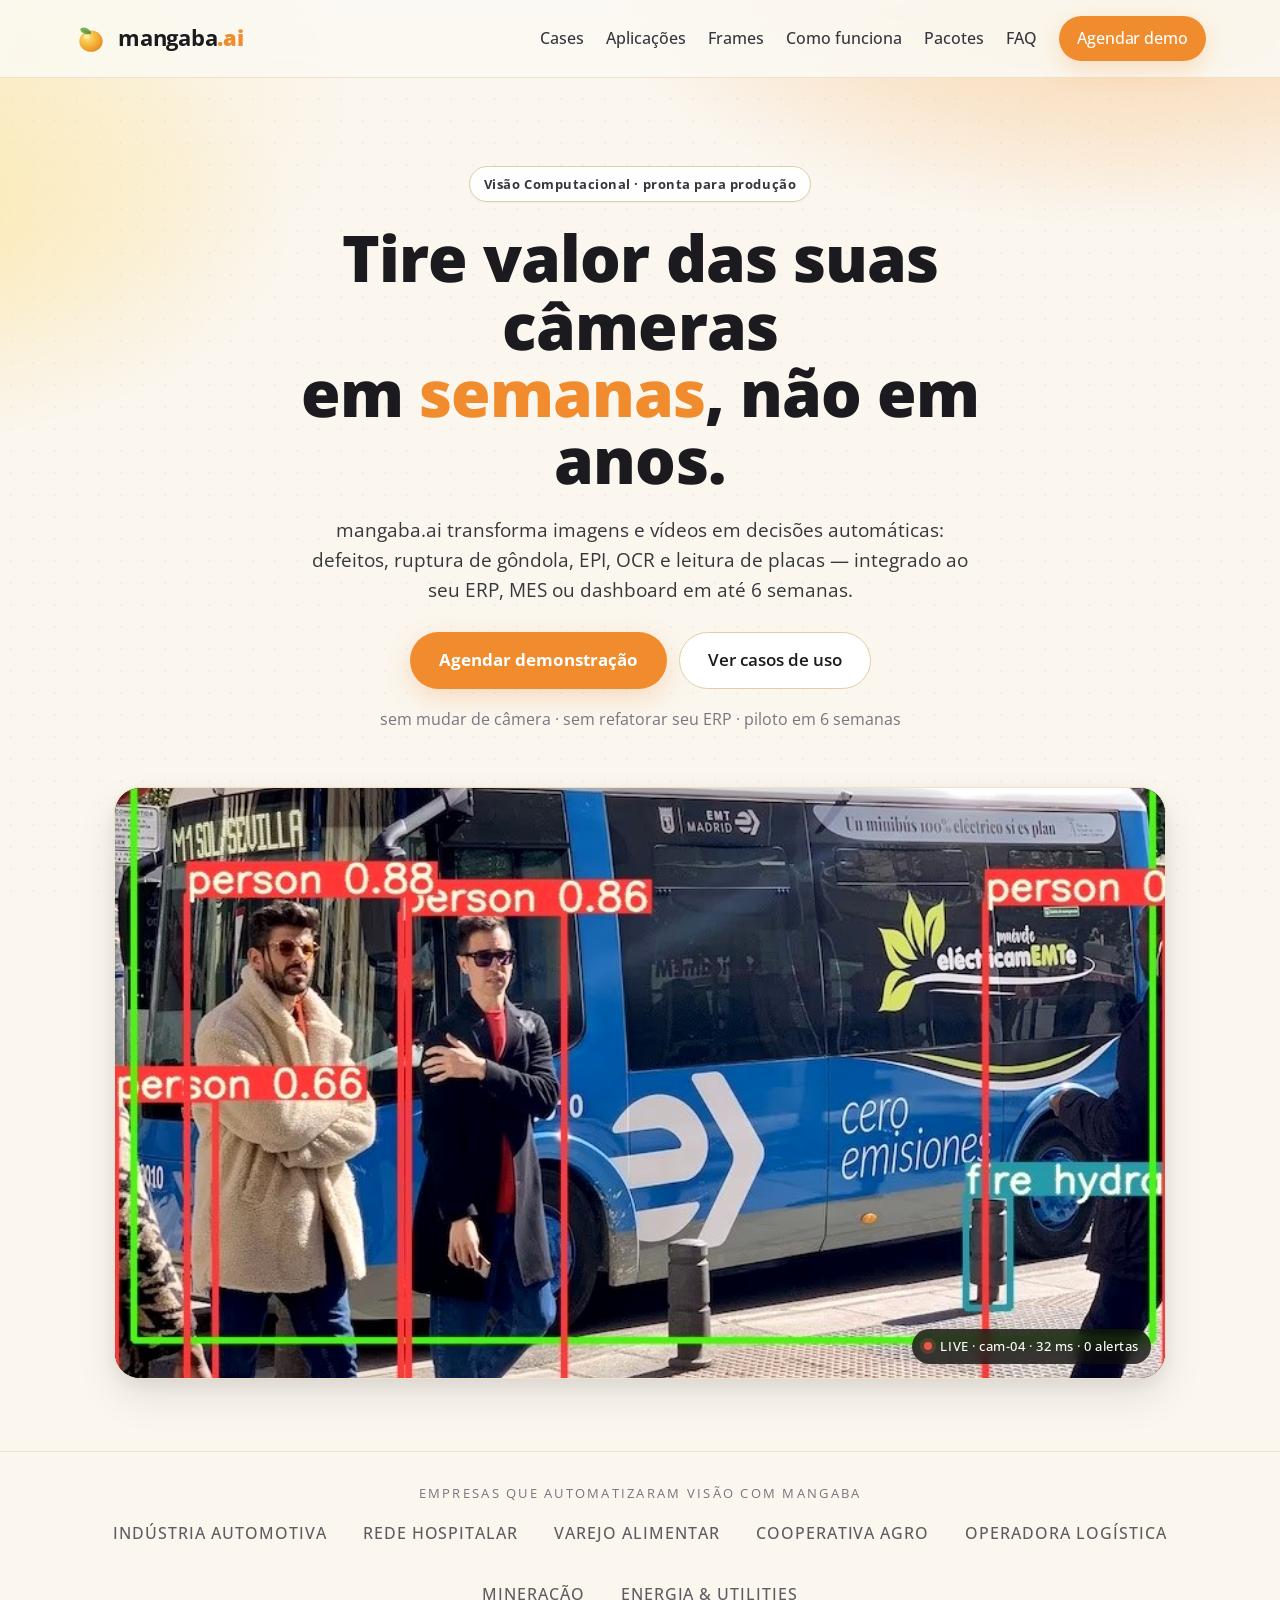
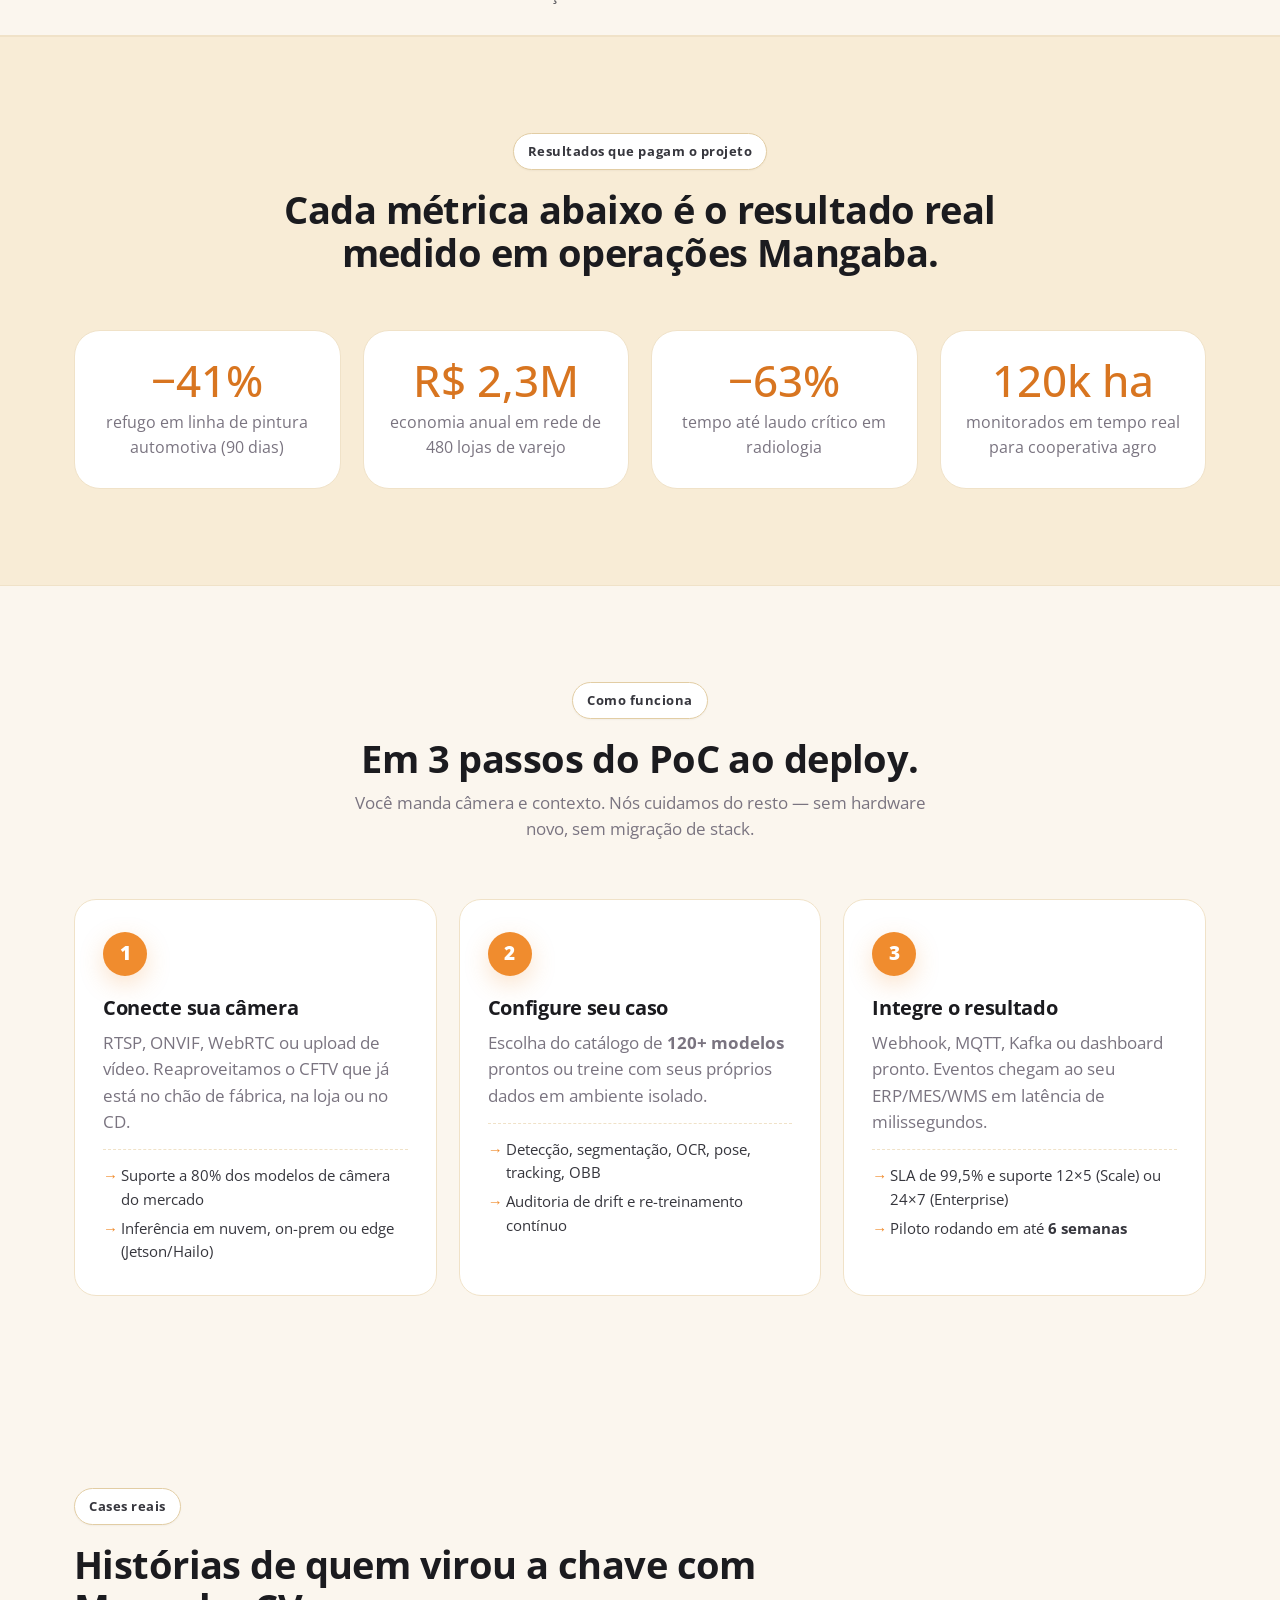
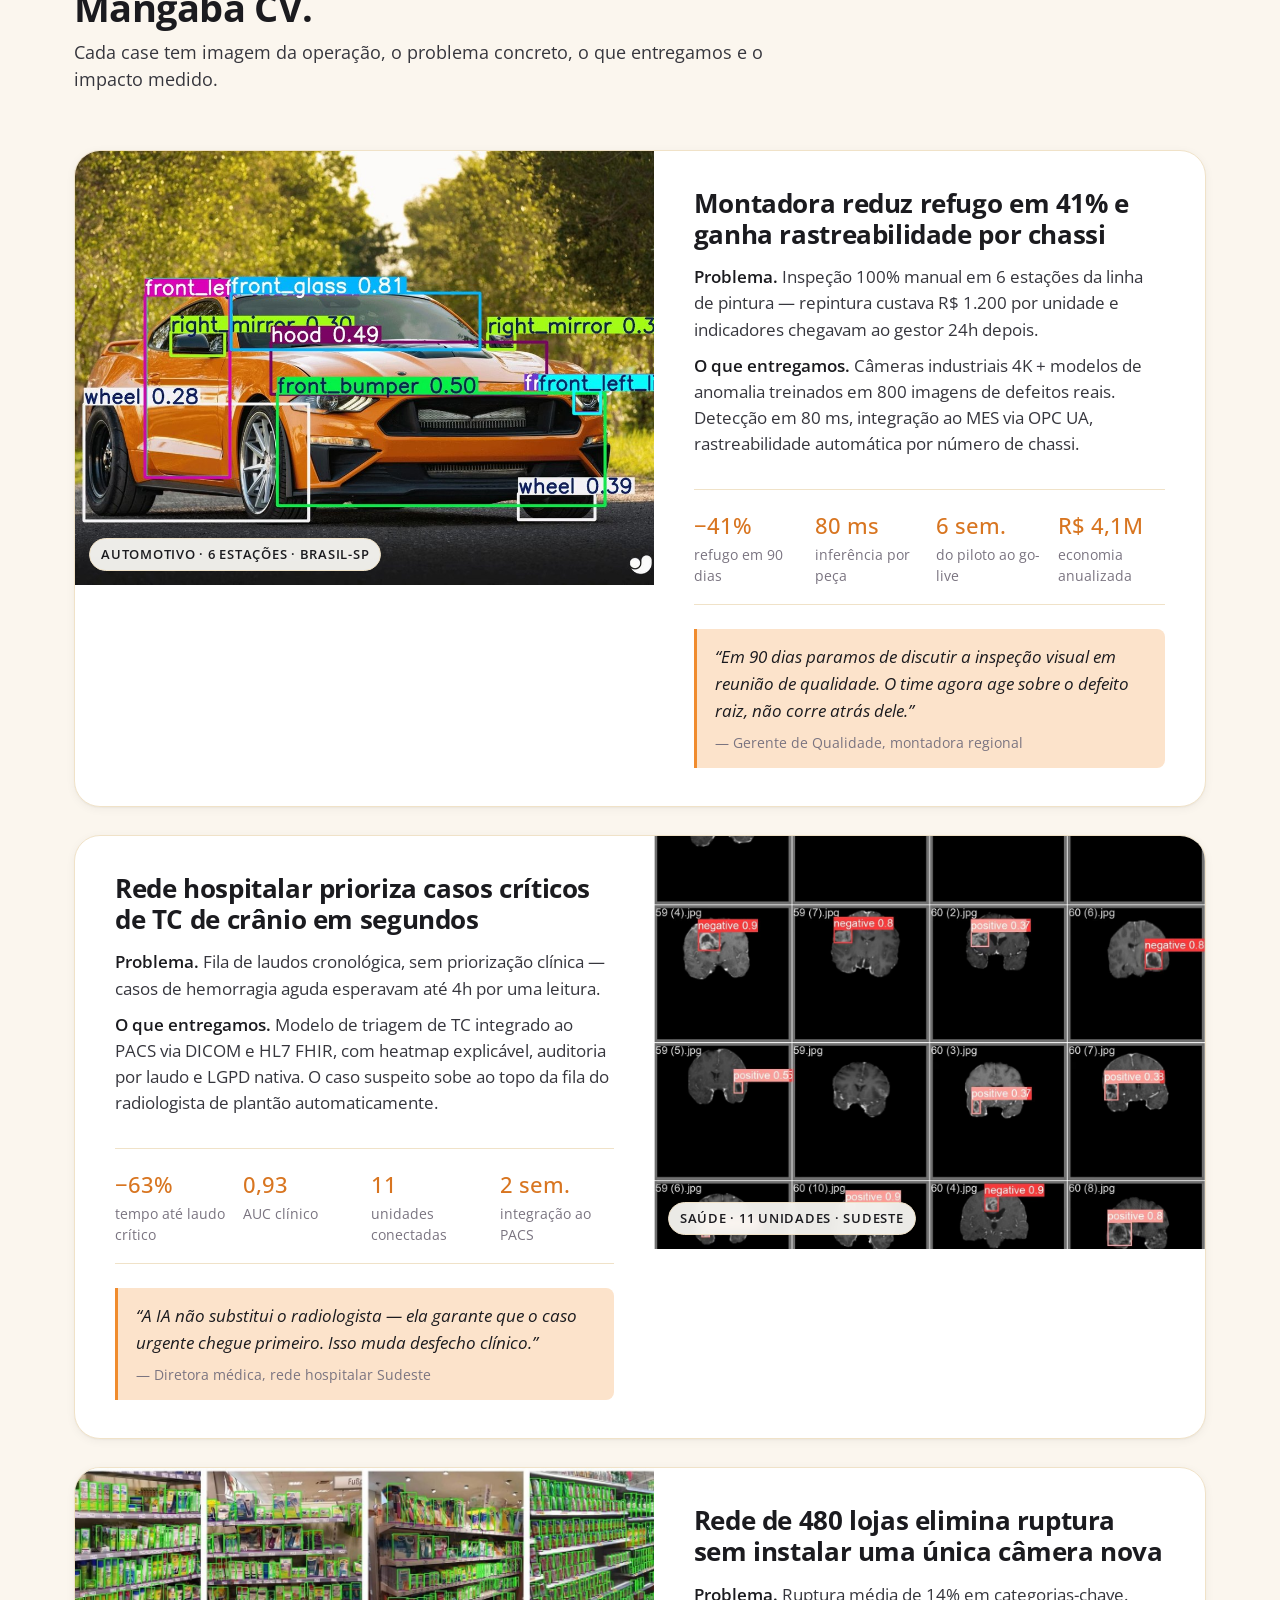
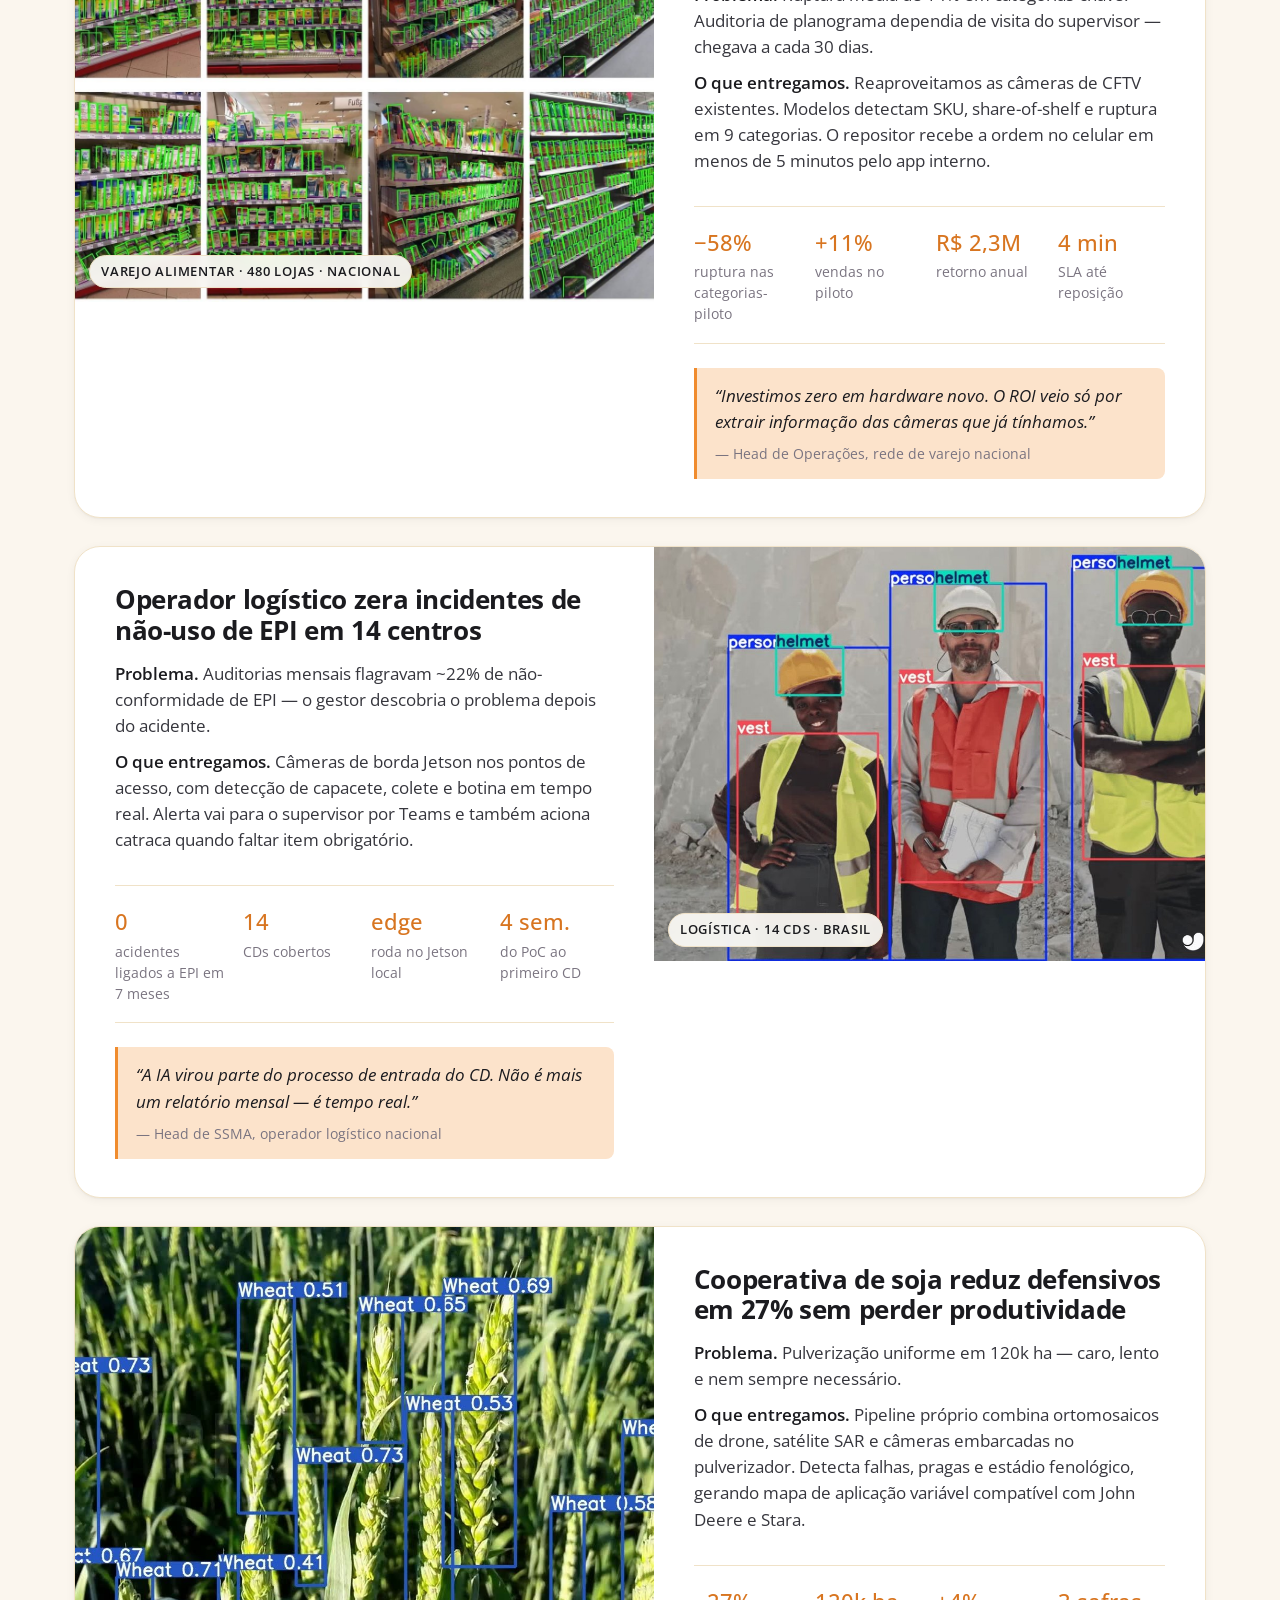
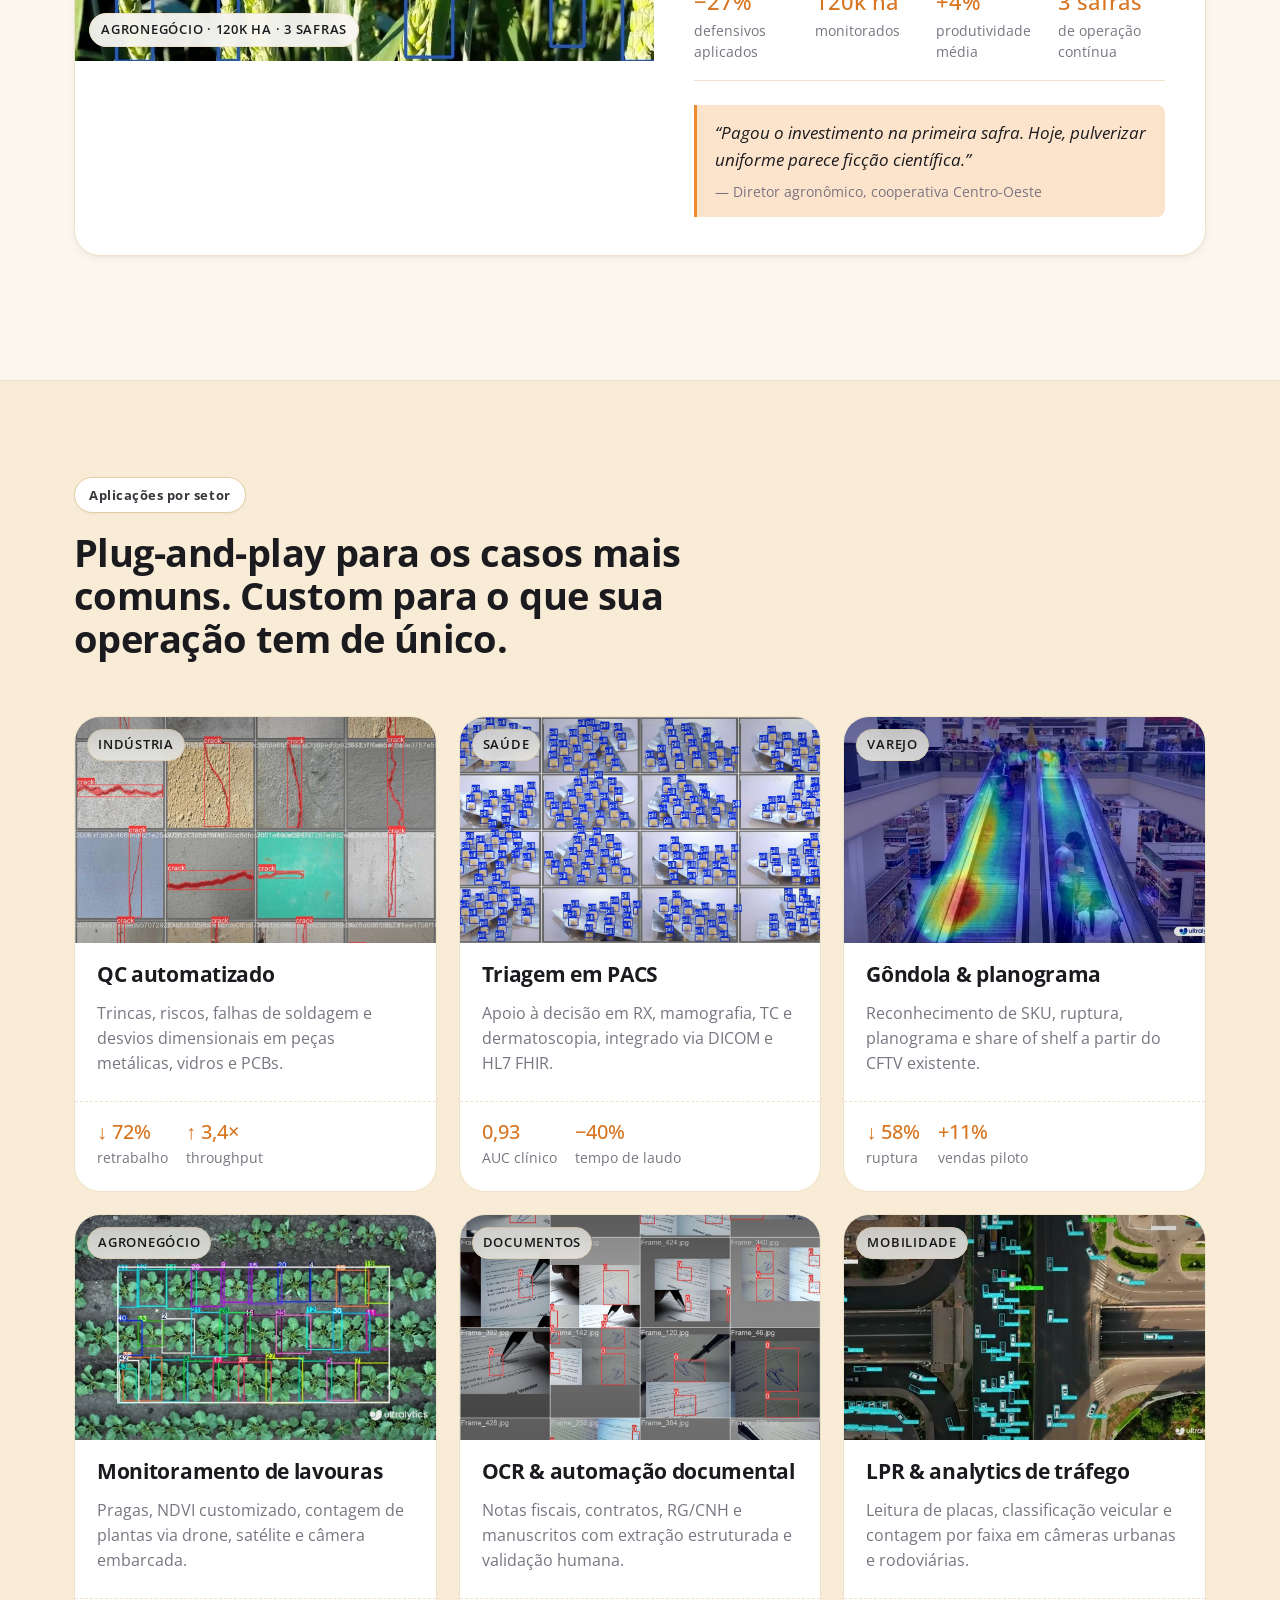
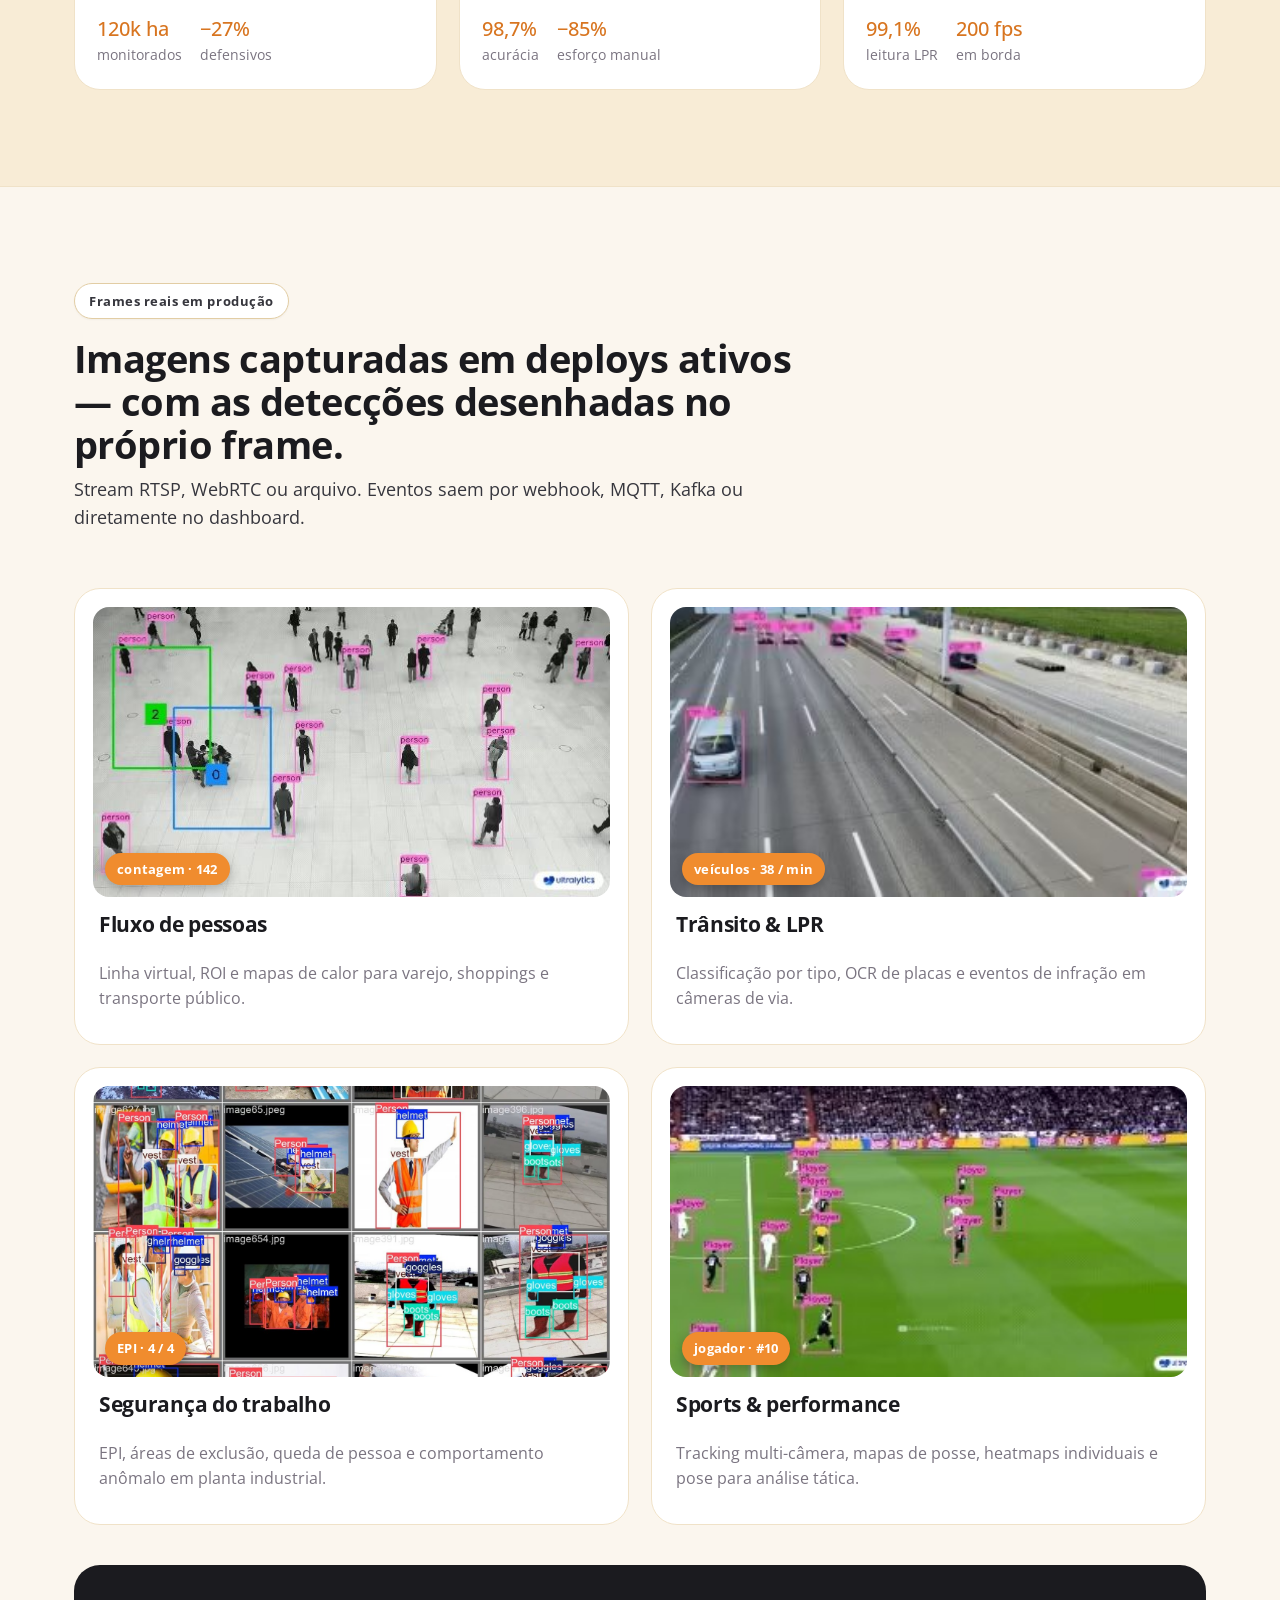
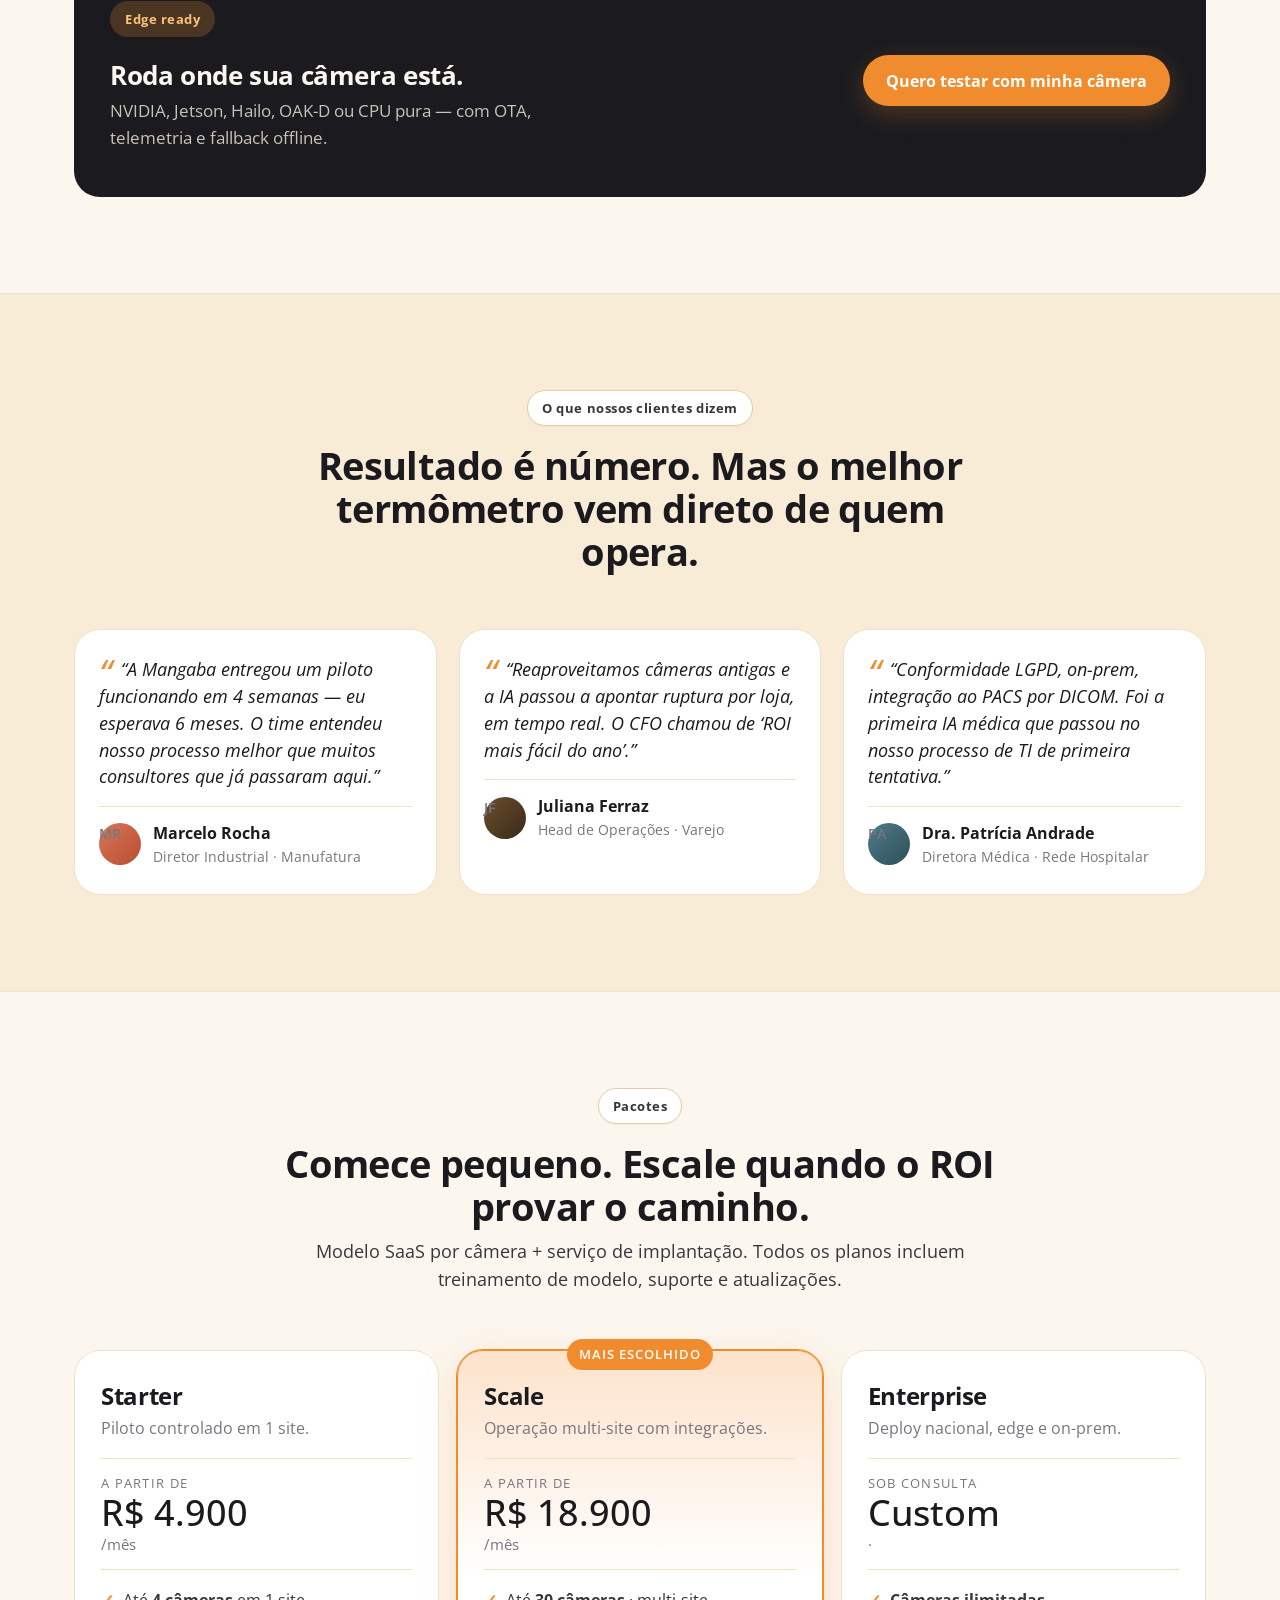
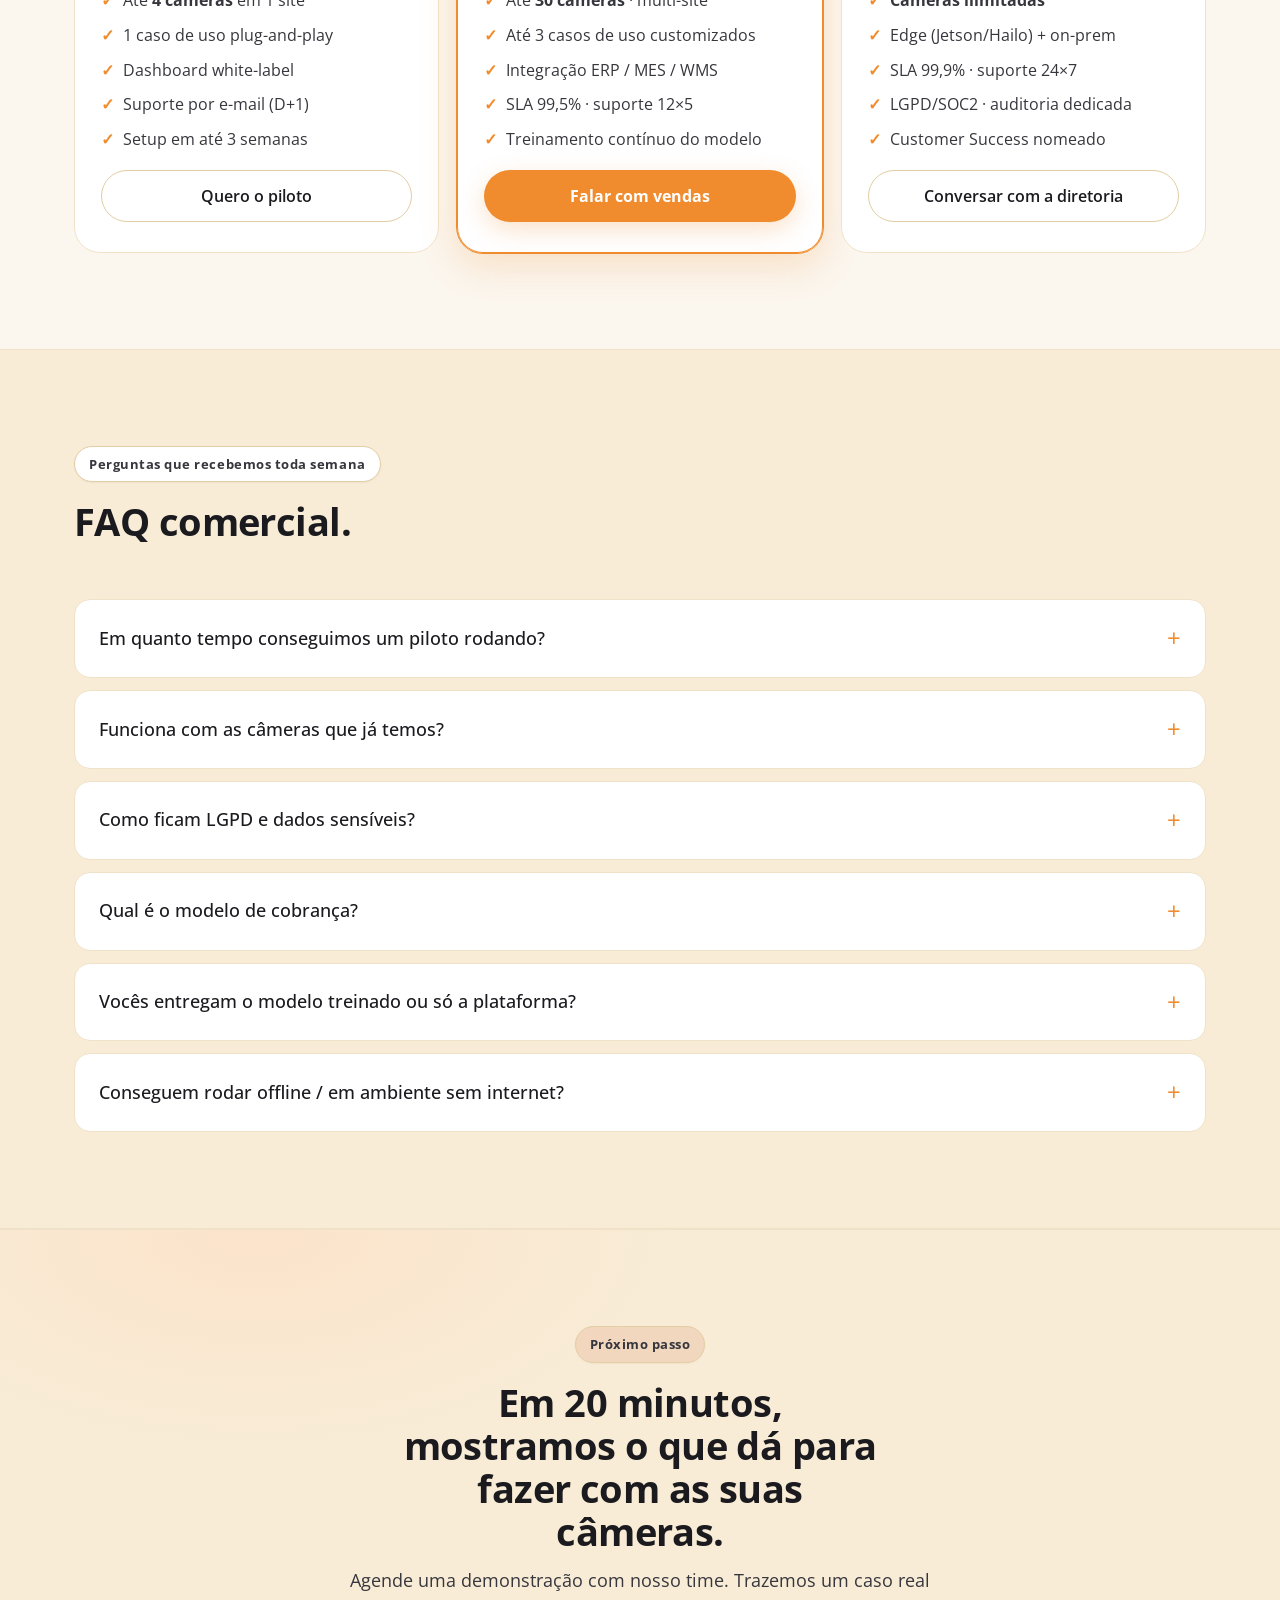
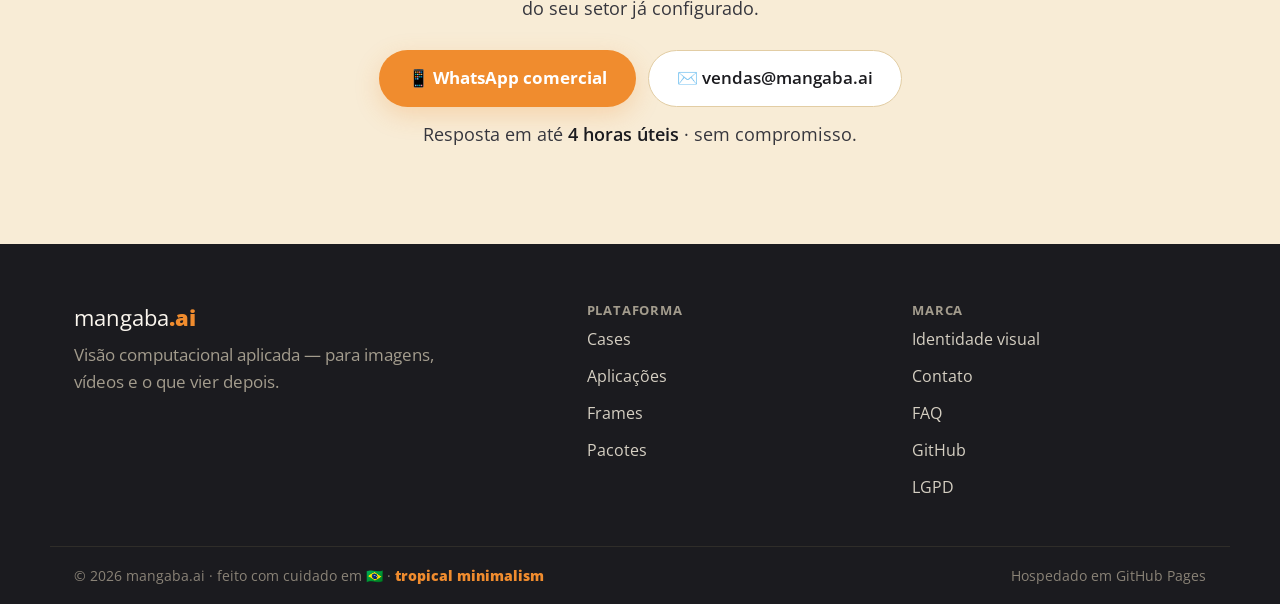
==== commit 39614482: "design: adopt mangabapixel.online format (light single-column, centered hero, 3-step) - Strip the da" ====
--- a/index.html
+++ b/index.html
@@ -46,60 +46,39 @@
 <a href="#cases">Cases</a>
 <a href="#aplicacoes">Aplicações</a>
 <a href="#video">Frames</a>
+<a href="#como-funciona">Como funciona</a>
 <a href="#pacotes">Pacotes</a>
 <a href="#faq">FAQ</a>
 <a class="nav__cta" href="https://wa.me/5500000000000?text=Quero%20conhecer%20o%20Mangaba%20CV" rel="noopener" target="_blank">Agendar demo</a>
 </nav>
 </div>
 </header>
-<!-- ============== HERO — 3-card row (brand identity layout) ============== -->
+<!-- ============== HERO — centered single column (mangabapixel format) ============== -->
 <section class="hero" id="top">
 <div class="hero__inner">
-
-  <article class="hero-card hero-card--text">
-    <span class="eyebrow">Visão Computacional · pronta para produção</span>
-    <h1 class="hero__title">
-      Tire valor das suas câmeras<br/>
-      em <em>semanas</em>, não em anos.
-    </h1>
-    <p class="hero__lede">
-      mangaba.ai transforma imagens e vídeos em decisões automáticas:
-      defeitos, ruptura de gôndola, EPI, OCR e leitura de placas —
-      integrado ao seu ERP, MES ou dashboard em até 6 semanas.
-    </p>
-    <div class="hero__cta">
-      <a class="btn btn--primary" href="#contato">Agendar demonstração</a>
-      <a class="btn btn--ghost" href="https://wa.me/5500000000000?text=Quero%20saber%20mais%20sobre%20mangaba.ai" rel="noopener" target="_blank">Falar no WhatsApp</a>
-    </div>
-    <p class="hero__proof">
-      <span>✓</span> +40 deploys em produção · ROI médio em <b>5 meses</b> · compatível com sua câmera
-    </p>
-  </article>
-
-  <article class="hero-card hero-card--media">
-    <div class="hero__media">
-      <img alt="Detecção YOLO de ônibus e pedestres em via urbana" loading="lazy" src="assets/cases/hero.jpg"/>
-      <div class="hero__hud">
-        <span class="dot"></span> LIVE · cam-04 · 32 ms · 0 alertas
-      </div>
-    </div>
-  </article>
-
-  <article class="hero-card hero-card--side">
-    <ul class="hero__kpi">
-      <li><b>+40</b><span>deploys em produção</span></li>
-      <li><b>32 ms</b><span>latência por frame</span></li>
-      <li><b>99,2%</b><span>precisão em QC industrial</span></li>
-      <li><b>14</b><span>setores atendidos</span></li>
-    </ul>
-    <div class="hero__chips">
-      <span class="chip">◐ Detecção</span>
-      <span class="chip chip--ok">◍ Segmentação</span>
-      <span class="chip">▶ Tracking</span>
-      <span class="chip chip--ink">◇ OCR</span>
-    </div>
-  </article>
-
+<span class="eyebrow">Visão Computacional · pronta para produção</span>
+<h1 class="hero__title">
+Tire valor das suas câmeras<br/>
+em <em>semanas</em>, não em anos.
+</h1>
+<p class="hero__lede">
+  mangaba.ai transforma imagens e vídeos em decisões automáticas:
+  defeitos, ruptura de gôndola, EPI, OCR e leitura de placas —
+  integrado ao seu ERP, MES ou dashboard em até 6 semanas.
+</p>
+<div class="hero__cta">
+<a class="btn btn--primary btn--lg" href="#contato">Agendar demonstração</a>
+<a class="btn btn--ghost btn--lg" href="#cases">Ver casos de uso</a>
+</div>
+<p class="hero__proof">
+sem mudar de câmera · sem refatorar seu ERP · piloto em 6 semanas
+</p>
+<div class="hero__media">
+<img alt="Detecção YOLO de ônibus e pedestres em via urbana" loading="lazy" src="assets/cases/hero.jpg"/>
+<div class="hero__hud">
+<span class="dot"></span> LIVE · cam-04 · 32 ms · 0 alertas
+</div>
+</div>
 </div>
 </section>
 <!-- ============== TRUST STRIP ============== -->
@@ -141,6 +120,45 @@
 <b>120k ha</b>
 <span>monitorados em tempo real para cooperativa agro</span>
 </div>
+</div>
+</div>
+</section>
+<!-- ============== COMO FUNCIONA — 3-step process ============== -->
+<section class="section how" id="como-funciona">
+<div class="container">
+<div class="how__head">
+<span class="eyebrow">Como funciona</span>
+<h2>Em 3 passos do PoC ao deploy.</h2>
+<p>Você manda câmera e contexto. Nós cuidamos do resto — sem hardware novo, sem migração de stack.</p>
+</div>
+<div class="how__steps">
+<article class="how__step">
+<div class="how__num">1</div>
+<h3>Conecte sua câmera</h3>
+<p>RTSP, ONVIF, WebRTC ou upload de vídeo. Reaproveitamos o CFTV que já está no chão de fábrica, na loja ou no CD.</p>
+<ul>
+<li>Suporte a 80% dos modelos de câmera do mercado</li>
+<li>Inferência em nuvem, on-prem ou edge (Jetson/Hailo)</li>
+</ul>
+</article>
+<article class="how__step">
+<div class="how__num">2</div>
+<h3>Configure seu caso</h3>
+<p>Escolha do catálogo de <b>120+ modelos</b> prontos ou treine com seus próprios dados em ambiente isolado.</p>
+<ul>
+<li>Detecção, segmentação, OCR, pose, tracking, OBB</li>
+<li>Auditoria de drift e re-treinamento contínuo</li>
+</ul>
+</article>
+<article class="how__step">
+<div class="how__num">3</div>
+<h3>Integre o resultado</h3>
+<p>Webhook, MQTT, Kafka ou dashboard pronto. Eventos chegam ao seu ERP/MES/WMS em latência de milissegundos.</p>
+<ul>
+<li>SLA de 99,5% e suporte 12×5 (Scale) ou 24×7 (Enterprise)</li>
+<li>Piloto rodando em até <b>6 semanas</b></li>
+</ul>
+</article>
 </div>
 </div>
 </section>
--- a/assets/styles.css
+++ b/assets/styles.css
@@ -1088,253 +1088,93 @@
 ::selection { background: var(--accent-soft); color: var(--accent-dk); }
 
 /* =========================================================
-   DARK WRAPPER MODE — landing aligned with the brand identity:
-   dark canvas, rounded cream cards, dotted texture inside each card,
-   hero broken into 3 cards (matches the brand kit reference exactly).
-   ========================================================= */
-
-body {
-  background: #0E1217;
-}
-body::before { display: none; }
-
-/* Floating pill nav, like the brand kit top bar */
-.nav {
-  background: transparent;
-  backdrop-filter: none;
-  -webkit-backdrop-filter: none;
-  border-bottom: none;
-  padding: 18px 28px 0;
-  position: sticky;
-  top: 0; z-index: 50;
-}
-.nav__inner {
-  max-width: 1480px;
-  background: rgba(20,24,30,.62);
-  backdrop-filter: blur(14px);
-  -webkit-backdrop-filter: blur(14px);
-  border: 1px solid rgba(255,255,255,.08);
+   FORMAT REFRESH — mangabapixel.online layout
+   light · single-column long-scroll · centered hero · alternating sections
+   ========================================================= */
+
+/* Centered hero */
+.hero { padding: 88px 0 72px; }
+.hero__inner {
+  max-width: 1100px;
+  margin: 0 auto;
+  padding: 0 24px;
+  text-align: center;
+}
+.hero .eyebrow { margin: 0 auto 22px; }
+.hero__title  { max-width: 22ch; margin: 0 auto; }
+.hero__lede   { max-width: 60ch; margin: 22px auto 0; text-align: center; }
+.hero__cta    { justify-content: center; }
+.hero__proof  { justify-content: center; margin-top: 18px; }
+.hero__media {
+  max-width: 1100px;
+  margin: 56px auto 0;
+  aspect-ratio: 16 / 9;
+}
+
+/* "Como funciona" — 3-step numbered process */
+.how__head {
+  text-align: center;
+  max-width: 60ch;
+  margin: 0 auto 56px;
+}
+.how__head p { color: var(--muted); margin-top: 10px; }
+.how__steps {
+  display: grid;
+  grid-template-columns: repeat(3, 1fr);
+  gap: 22px;
+}
+.how__step {
+  background: var(--surface);
+  border: 1px solid var(--border);
+  border-radius: 22px;
+  padding: 32px 28px;
+  position: relative;
+  transition: border-color .2s, box-shadow .2s, transform .15s;
+}
+.how__step:hover {
+  border-color: var(--border-strong);
+  box-shadow: var(--shadow-sm);
+  transform: translateY(-2px);
+}
+.how__num {
+  width: 44px; height: 44px;
+  background: var(--orange);
+  color: #fff;
   border-radius: 999px;
-  padding: 12px 22px 12px 18px;
-  box-shadow: 0 10px 30px rgba(0,0,0,.35);
-}
-.nav .brand { color: #FAF6EA; }
-.nav .brand__dot { color: var(--orange); }
-.nav__links a:not(.nav__cta) { color: #DAD2C2; }
-.nav__links a:not(.nav__cta):hover { color: var(--orange); }
-
-/* Every section becomes a band on dark with a cream card inside */
-.section,
-.trust,
-.cta,
-.hero {
-  background: transparent !important;
-  border: none !important;
-  padding: 12px 28px;
-}
-.section + .section,
-.trust + .section,
-.section + .cta { padding-top: 0; }
-
-.section .container,
-.trust .container,
-.cta__inner {
-  max-width: 1480px;
-  background: var(--bg);
-  border-radius: 28px;
-  padding: 64px 56px;
-  box-shadow: 0 18px 50px rgba(0,0,0,.20);
-  position: relative;
-  overflow: hidden;
-}
-.trust .container { padding: 28px 44px; }
-
-/* Dotted texture INSIDE each cream card */
-.section .container::before,
-.trust .container::before,
-.cta__inner::before {
-  content: "";
-  position: absolute;
-  inset: 0;
-  pointer-events: none;
-  background-image: radial-gradient(circle, rgba(27,27,31,.06) 1px, transparent 1.4px);
-  background-size: 22px 22px;
-  opacity: .55;
-  z-index: 0;
-}
-.section .container > *,
-.trust .container > *,
-.cta__inner > * { position: relative; z-index: 1; }
-
-/* Mild section--alt variation: warmer cream */
-.section--alt .container {
-  background:
-    radial-gradient(600px 280px at 100% 0%, var(--yellow-soft) 0%, transparent 60%),
-    var(--bg-alt);
-}
-
-/* ===== HERO — 3 cards row matching the reference ===== */
-.hero { padding: 24px 28px; }
-.hero__inner {
-  max-width: 1480px;
-  margin: 0 auto;
-  padding: 0;
-  display: grid;
-  grid-template-columns: 1.05fr 1.5fr 1fr;
-  gap: 18px;
-  text-align: left;
-}
-.hero-card {
-  background: var(--bg);
-  border-radius: 28px;
-  padding: 40px 36px;
-  box-shadow: 0 18px 50px rgba(0,0,0,.18);
-  position: relative;
-  overflow: hidden;
-  display: flex;
-  flex-direction: column;
-  gap: 14px;
-}
-.hero-card--text {
-  background:
-    radial-gradient(420px 240px at 0% 100%, var(--bg-peach) 0%, transparent 65%),
-    var(--bg);
-}
-.hero-card--media {
-  background:
-    radial-gradient(640px 320px at 50% 0%, var(--bg-peach) 0%, transparent 65%),
-    var(--bg);
-  padding: 24px;
-  gap: 12px;
-}
-.hero-card--side {
-  background:
-    radial-gradient(420px 240px at 100% 0%, var(--yellow-soft) 0%, transparent 60%),
-    var(--bg);
-}
-/* Dotted texture inside each hero card */
-.hero-card::after {
-  content: "";
-  position: absolute;
-  inset: 0;
-  pointer-events: none;
-  background-image: radial-gradient(circle, rgba(27,27,31,.06) 1px, transparent 1.4px);
-  background-size: 22px 22px;
-  opacity: .5;
-  z-index: 0;
-}
-.hero-card > * { position: relative; z-index: 1; }
-
-.hero-card .hero__title {
-  margin-top: 0;
-  max-width: none;
-  font-size: clamp(1.7rem, 2.4vw, 2.3rem);
-  line-height: 1.1;
-}
-.hero-card .hero__lede {
-  margin-top: 4px;
-  font-size: 0.98rem;
-  max-width: none;
-}
-.hero-card .hero__cta { margin-top: 14px; }
-.hero-card .hero__proof { margin-top: 14px; font-size: 0.86rem; }
-
-/* Media card — image goes edge-to-edge inside the inner padding */
-.hero-card--media .hero__media {
-  margin-top: 0;
-  aspect-ratio: 4 / 3;
-  border-radius: 20px;
-  border: none;
-  box-shadow: none;
-  flex: 1;
-}
-
-/* Side card — KPI list + capability chips */
-.hero__kpi {
-  list-style: none;
-  margin: 0;
-  padding: 0;
-  display: flex;
-  flex-direction: column;
-}
-.hero__kpi li {
-  padding: 14px 0;
-  border-bottom: 1px solid var(--border);
-}
-.hero__kpi li:first-child { padding-top: 0; }
-.hero__kpi li:last-child  { border-bottom: none; padding-bottom: 0; }
-.hero__kpi b {
-  display: block;
-  font-size: 1.65rem;
-  font-weight: 800;
-  color: var(--ink);
-  line-height: 1;
-  letter-spacing: -0.01em;
-}
-.hero__kpi span {
-  display: block;
-  font-size: 0.82rem;
-  color: var(--muted);
-  margin-top: 4px;
-}
-
-.hero__chips {
-  display: flex;
-  flex-wrap: wrap;
-  gap: 8px;
-  margin-top: 22px;
-  padding-top: 18px;
-  border-top: 1px solid var(--border);
-}
-.hero__chips .chip {
   display: inline-flex;
   align-items: center;
-  gap: 6px;
-  background: var(--orange);
-  color: #fff;
-  font-size: 0.74rem;
+  justify-content: center;
+  font-weight: 800;
+  font-size: 1.1rem;
+  margin-bottom: 18px;
+  box-shadow: var(--shadow-orange);
+}
+.how__step h3 { font-size: 1.2rem; margin: 0; }
+.how__step p  { color: var(--muted); margin-top: 10px; }
+.how__step ul {
+  list-style: none;
+  padding: 14px 0 0;
+  margin: 14px 0 0;
+  border-top: 1px dashed var(--border);
+  display: flex; flex-direction: column; gap: 6px;
+}
+.how__step ul li {
+  font-size: 0.88rem;
+  color: var(--ink-soft);
+  padding-left: 18px;
+  position: relative;
+}
+.how__step ul li::before {
+  content: "→";
+  position: absolute;
+  left: 0; top: 0;
+  color: var(--orange);
   font-weight: 700;
-  padding: 6px 12px;
-  border-radius: 999px;
-  box-shadow: 0 4px 12px rgba(240,140,46,.28);
-  white-space: nowrap;
-}
-.hero__chips .chip--ok  { background: var(--green); box-shadow: 0 4px 12px rgba(109,163,77,.28); }
-.hero__chips .chip--ink { background: var(--ink);   box-shadow: 0 4px 12px rgba(27,27,31,.28); }
-
-@media (max-width: 1100px) {
-  .hero__inner { grid-template-columns: 1fr; }
-  .hero-card { padding: 32px 28px; }
-}
-
-/* Footer on dark — minimal */
-.footer {
-  background: transparent;
-  padding: 32px 28px 18px;
-  color: #B6AFA0;
-}
-.footer__inner { max-width: 1480px; }
-.footer__brand .brand__name { color: #FAF6EA; }
-.footer__cols h4 { color: #7E7A70; }
-.footer__cols a { color: #C7C1B3; }
-.footer__bottom {
-  max-width: 1480px;
-  padding-left: 0; padding-right: 0;
-  border-color: rgba(255,255,255,.06);
-}
-
-/* Section--alt no longer needs its own border (we're on dark) */
-.section--alt { border-top: none; border-bottom: none; }
-
-/* The bands now provide the chrome — clear out old hero internal border-bottom */
-.hero { border-bottom: none; }
-
-/* Inside cards: cap container side padding so internal layouts breathe correctly */
-@media (max-width: 760px) {
-  .section .container,
-  .trust .container,
-  .cta__inner { padding: 36px 22px; border-radius: 22px; }
-  .hero { padding: 14px 14px; }
-  .nav { padding: 14px 14px 0; }
-  .nav__inner { padding: 10px 14px; }
-}
+}
+
+@media (max-width: 860px) { .how__steps { grid-template-columns: 1fr; } }
+
+/* Nav simpler chip — match mangabapixel minimal nav */
+.nav__inner { padding: 16px 24px; }
+.nav__links { gap: 22px; }
+.nav__links a:not(.nav__cta) { font-size: 0.92rem; }
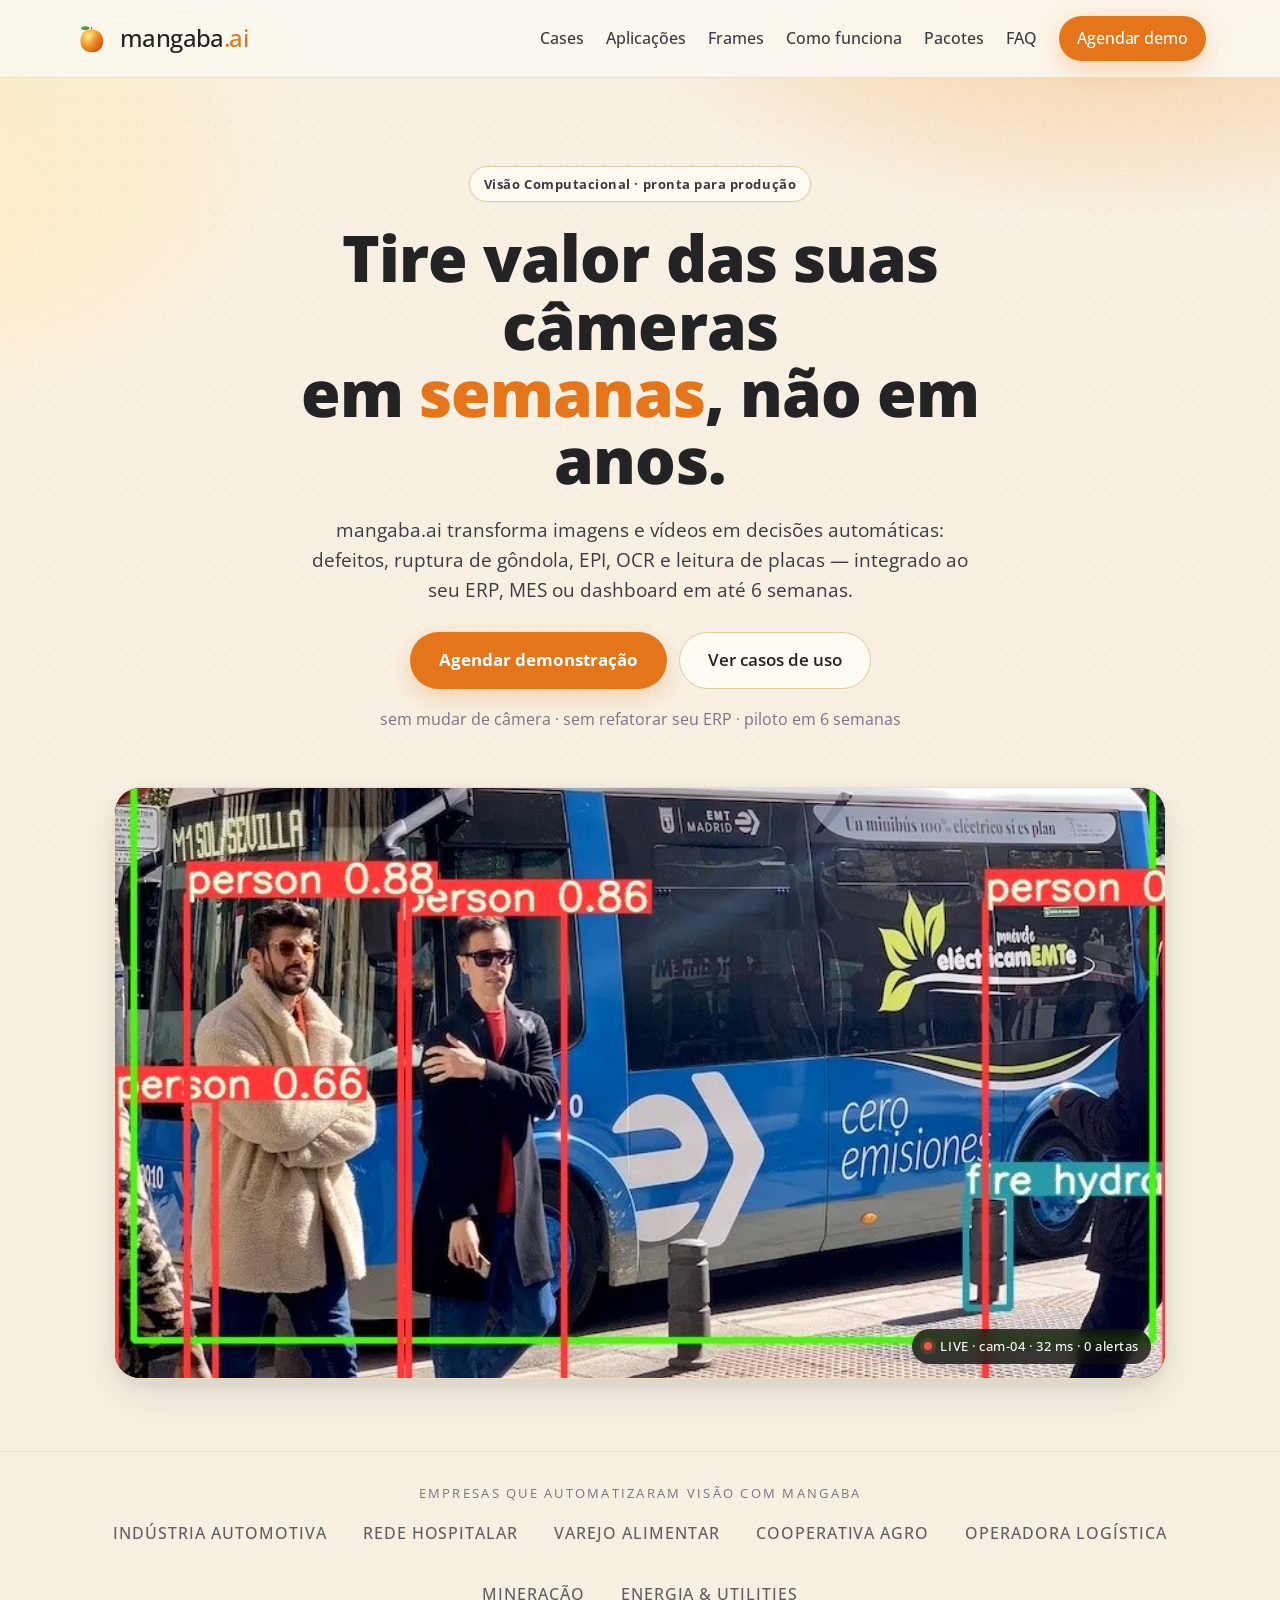
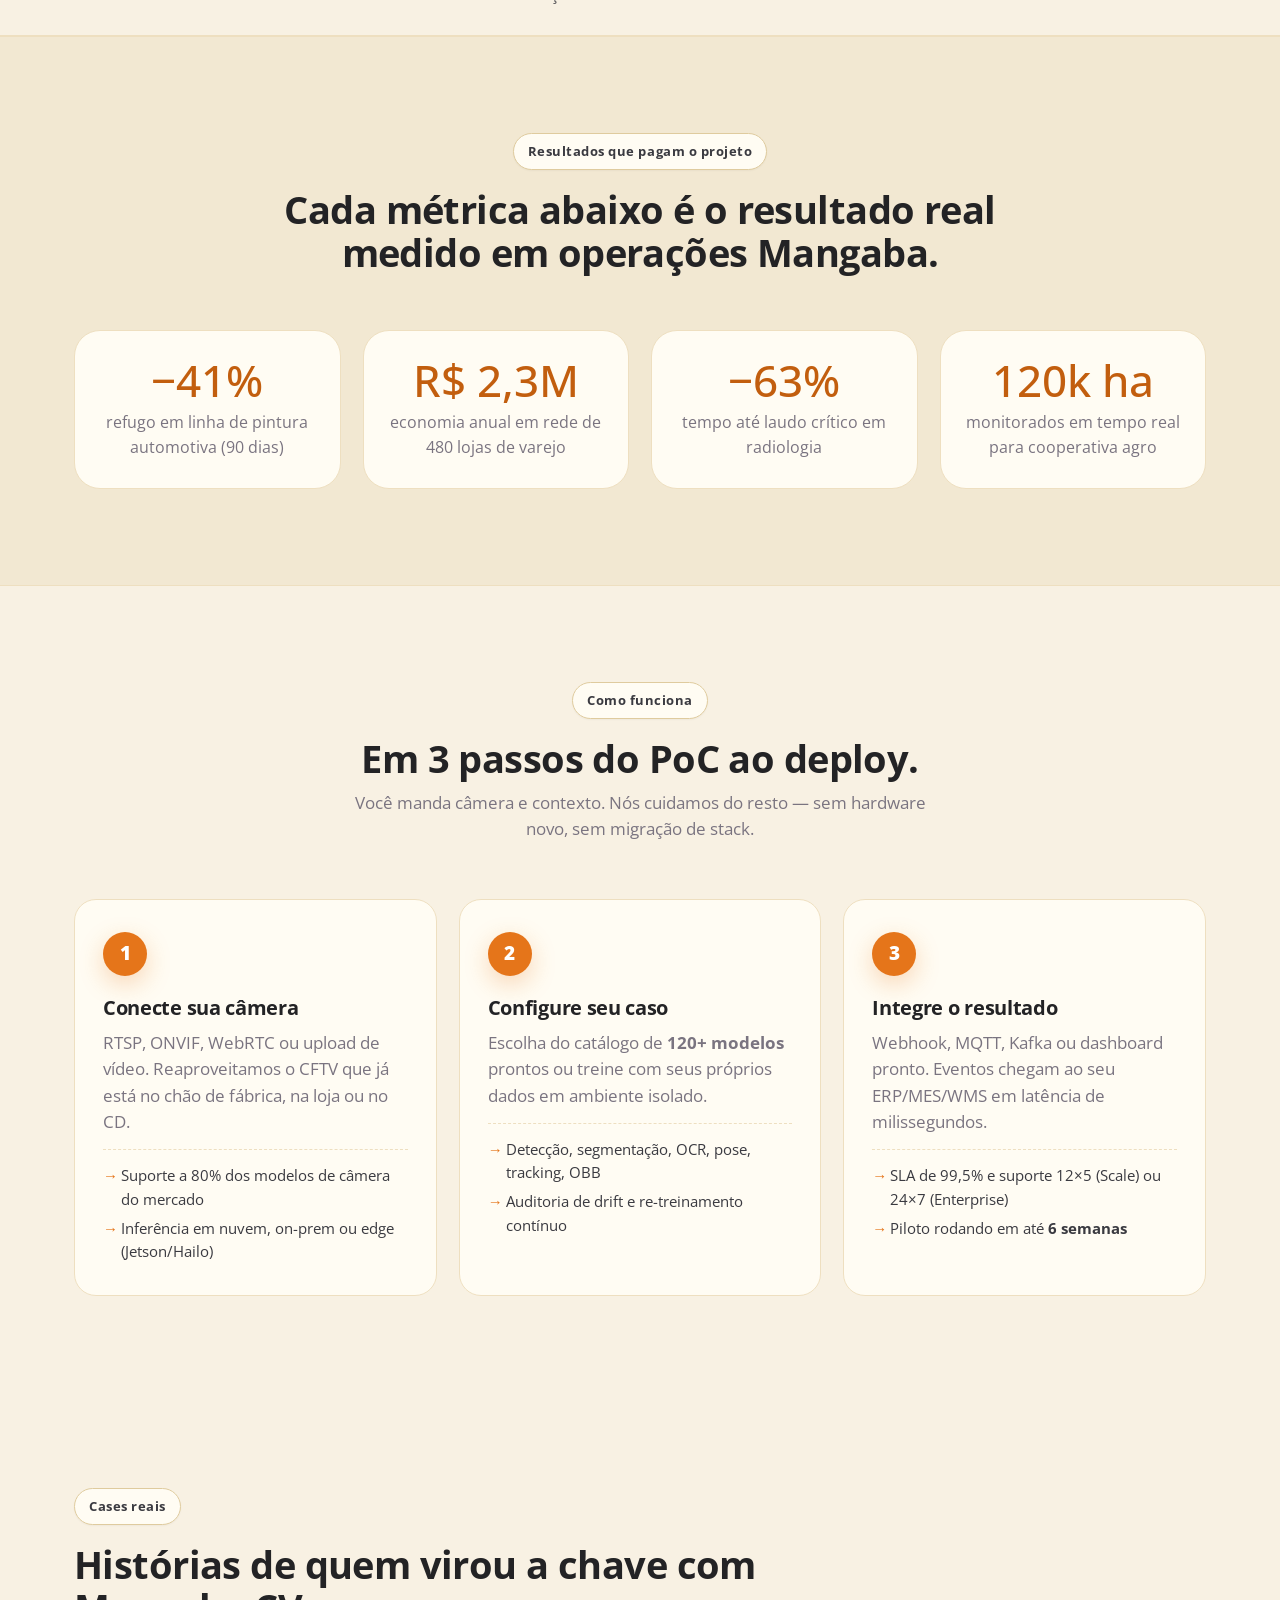
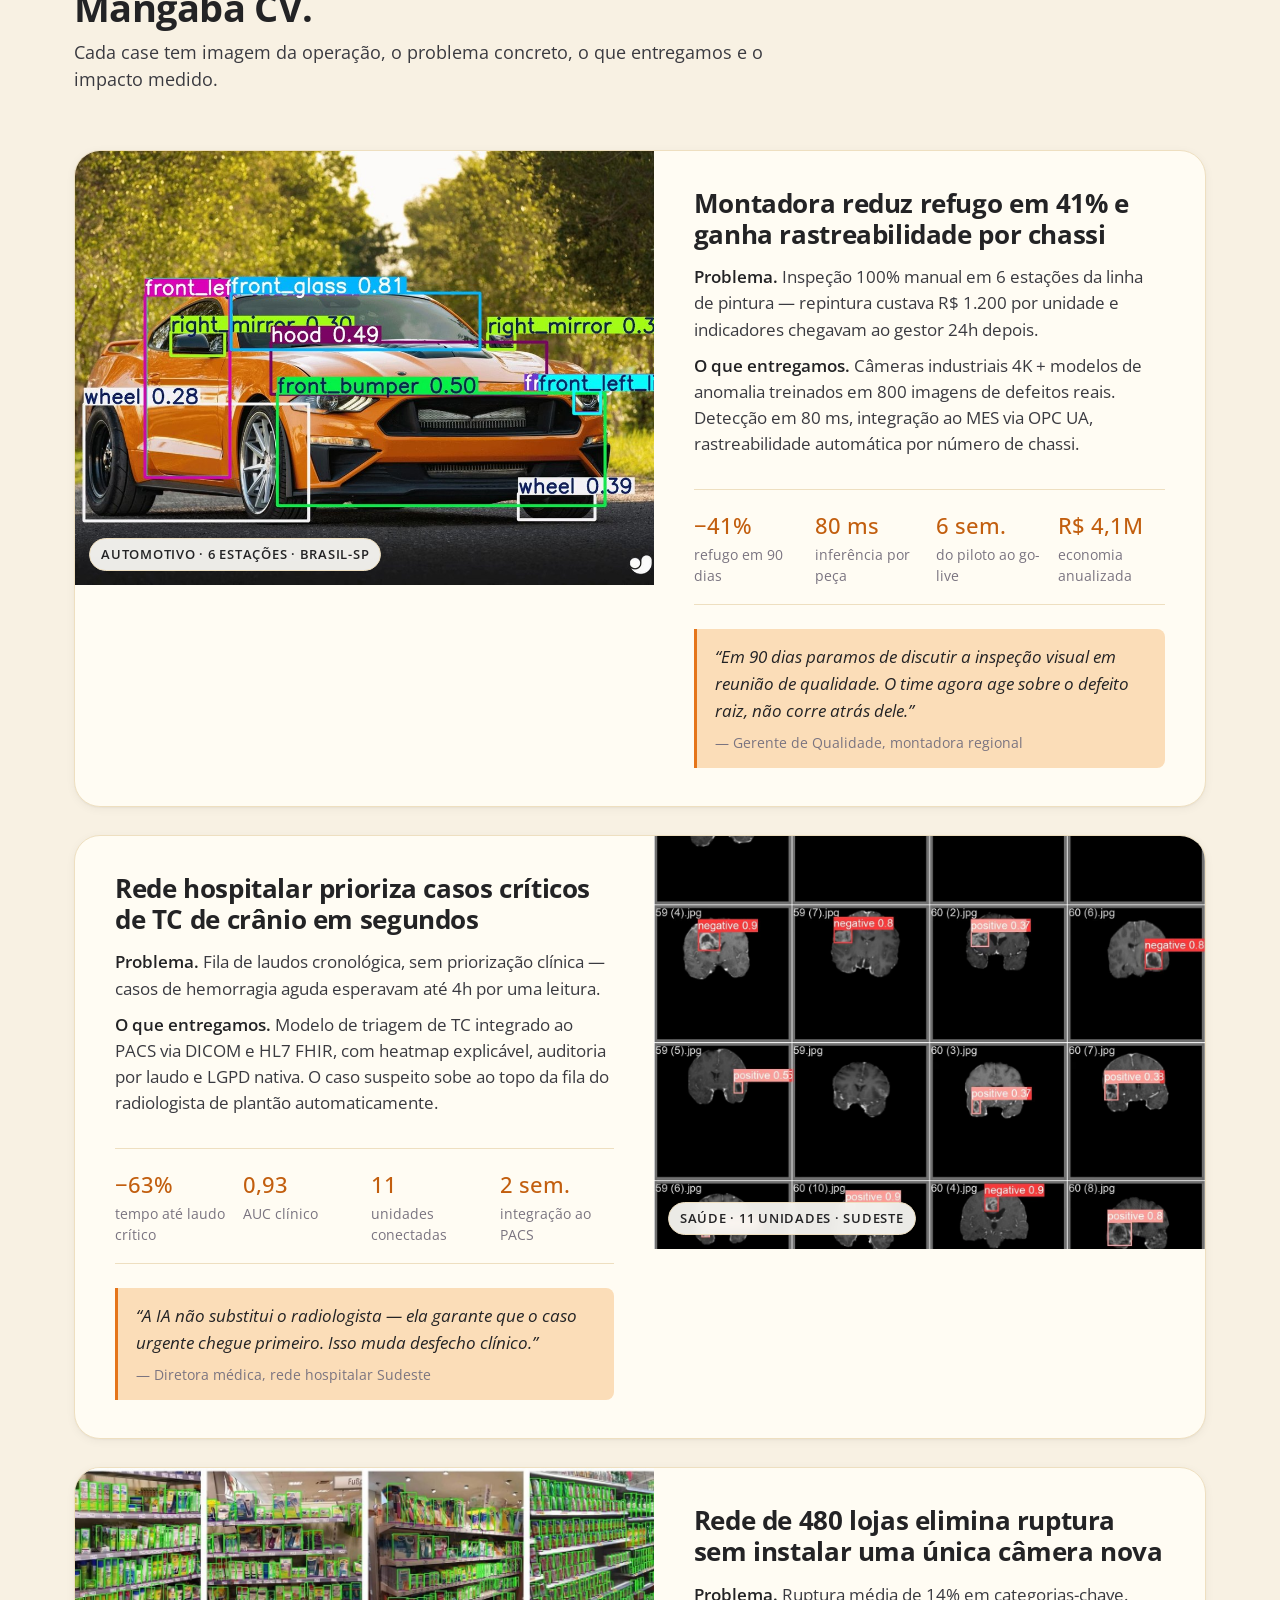
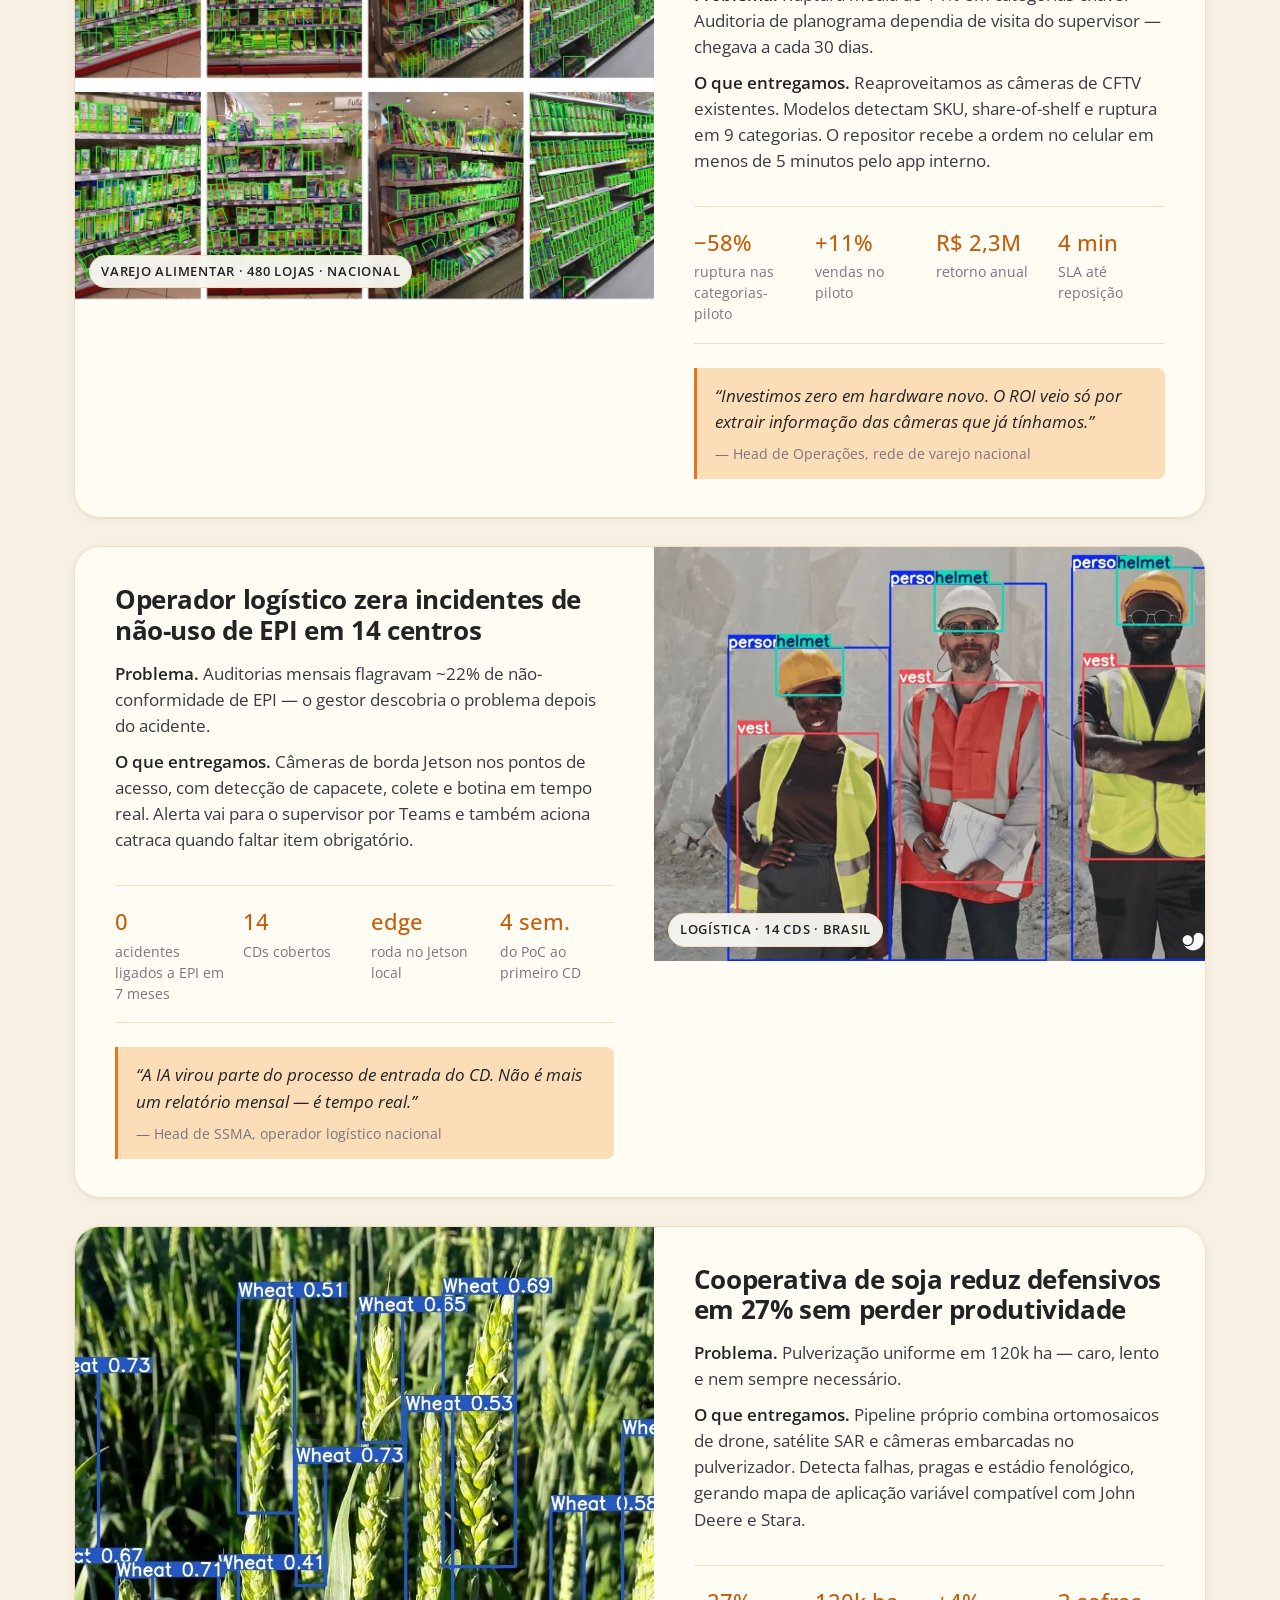
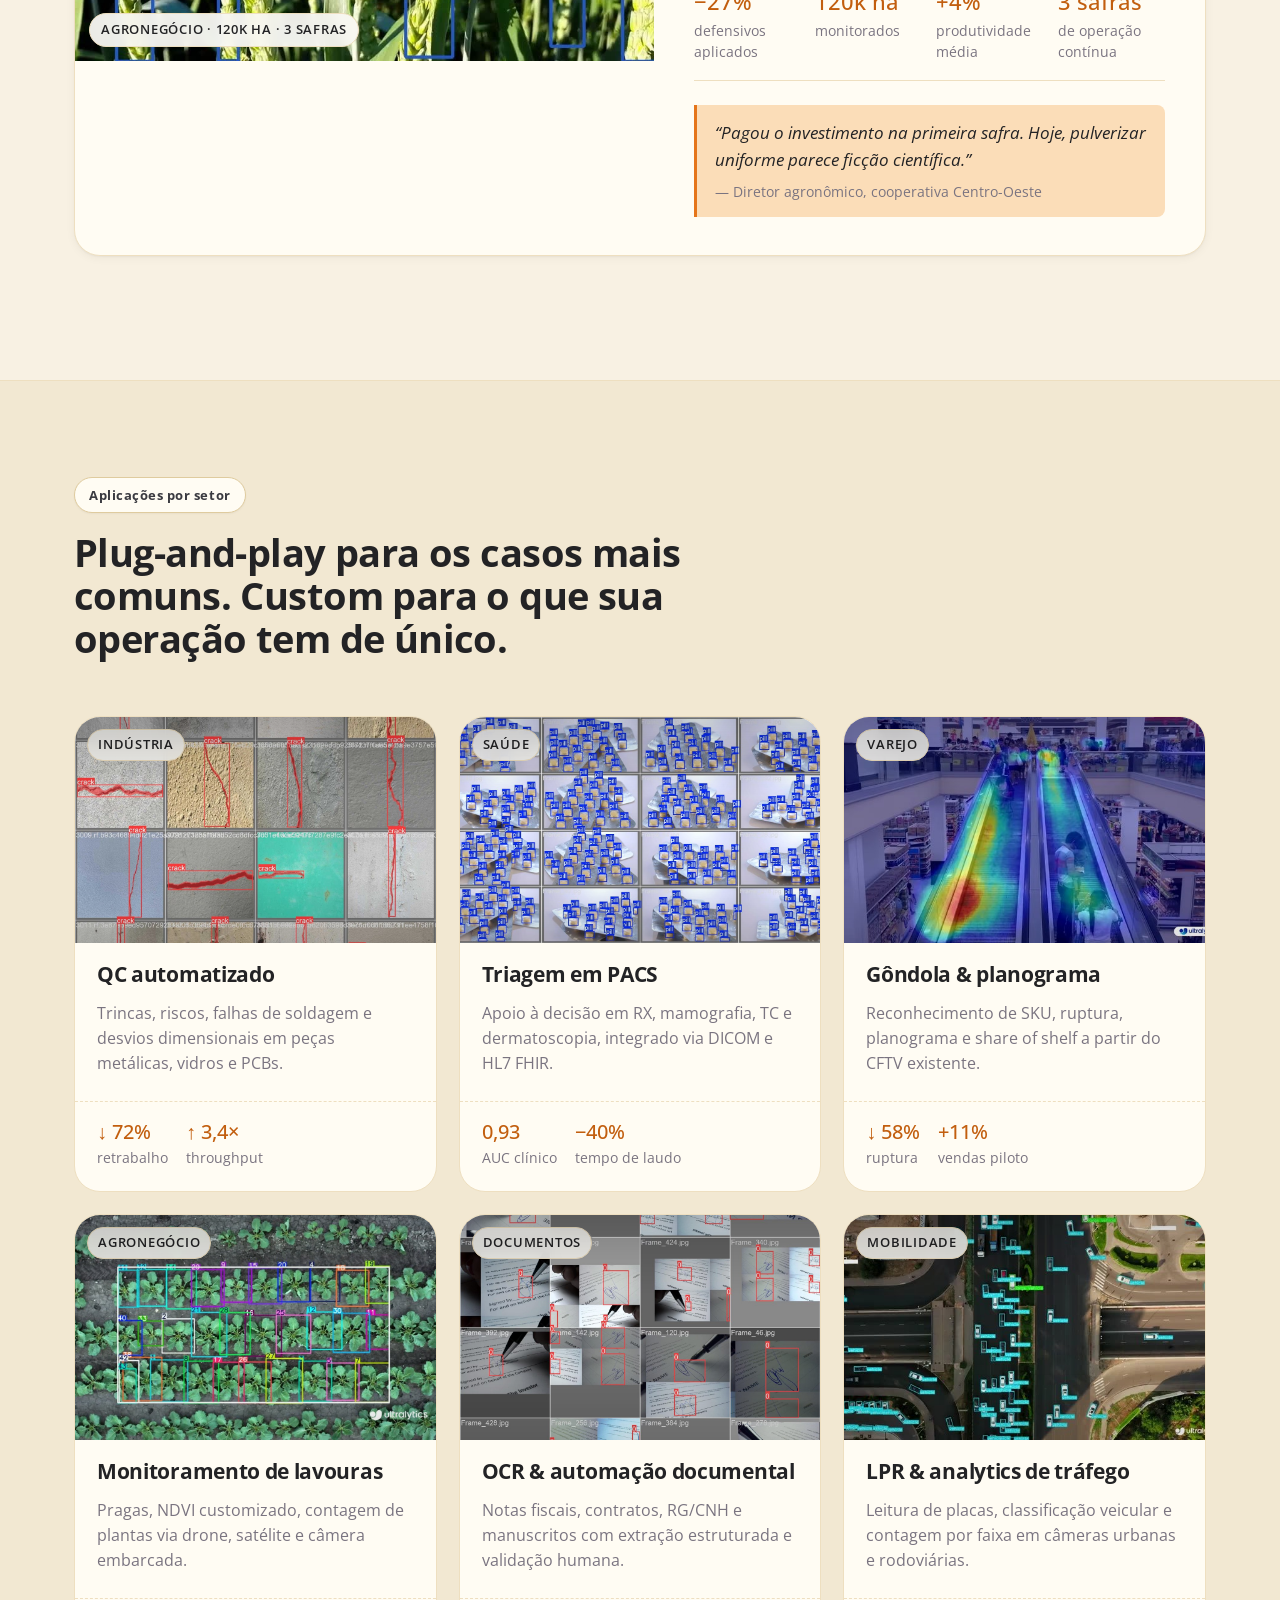
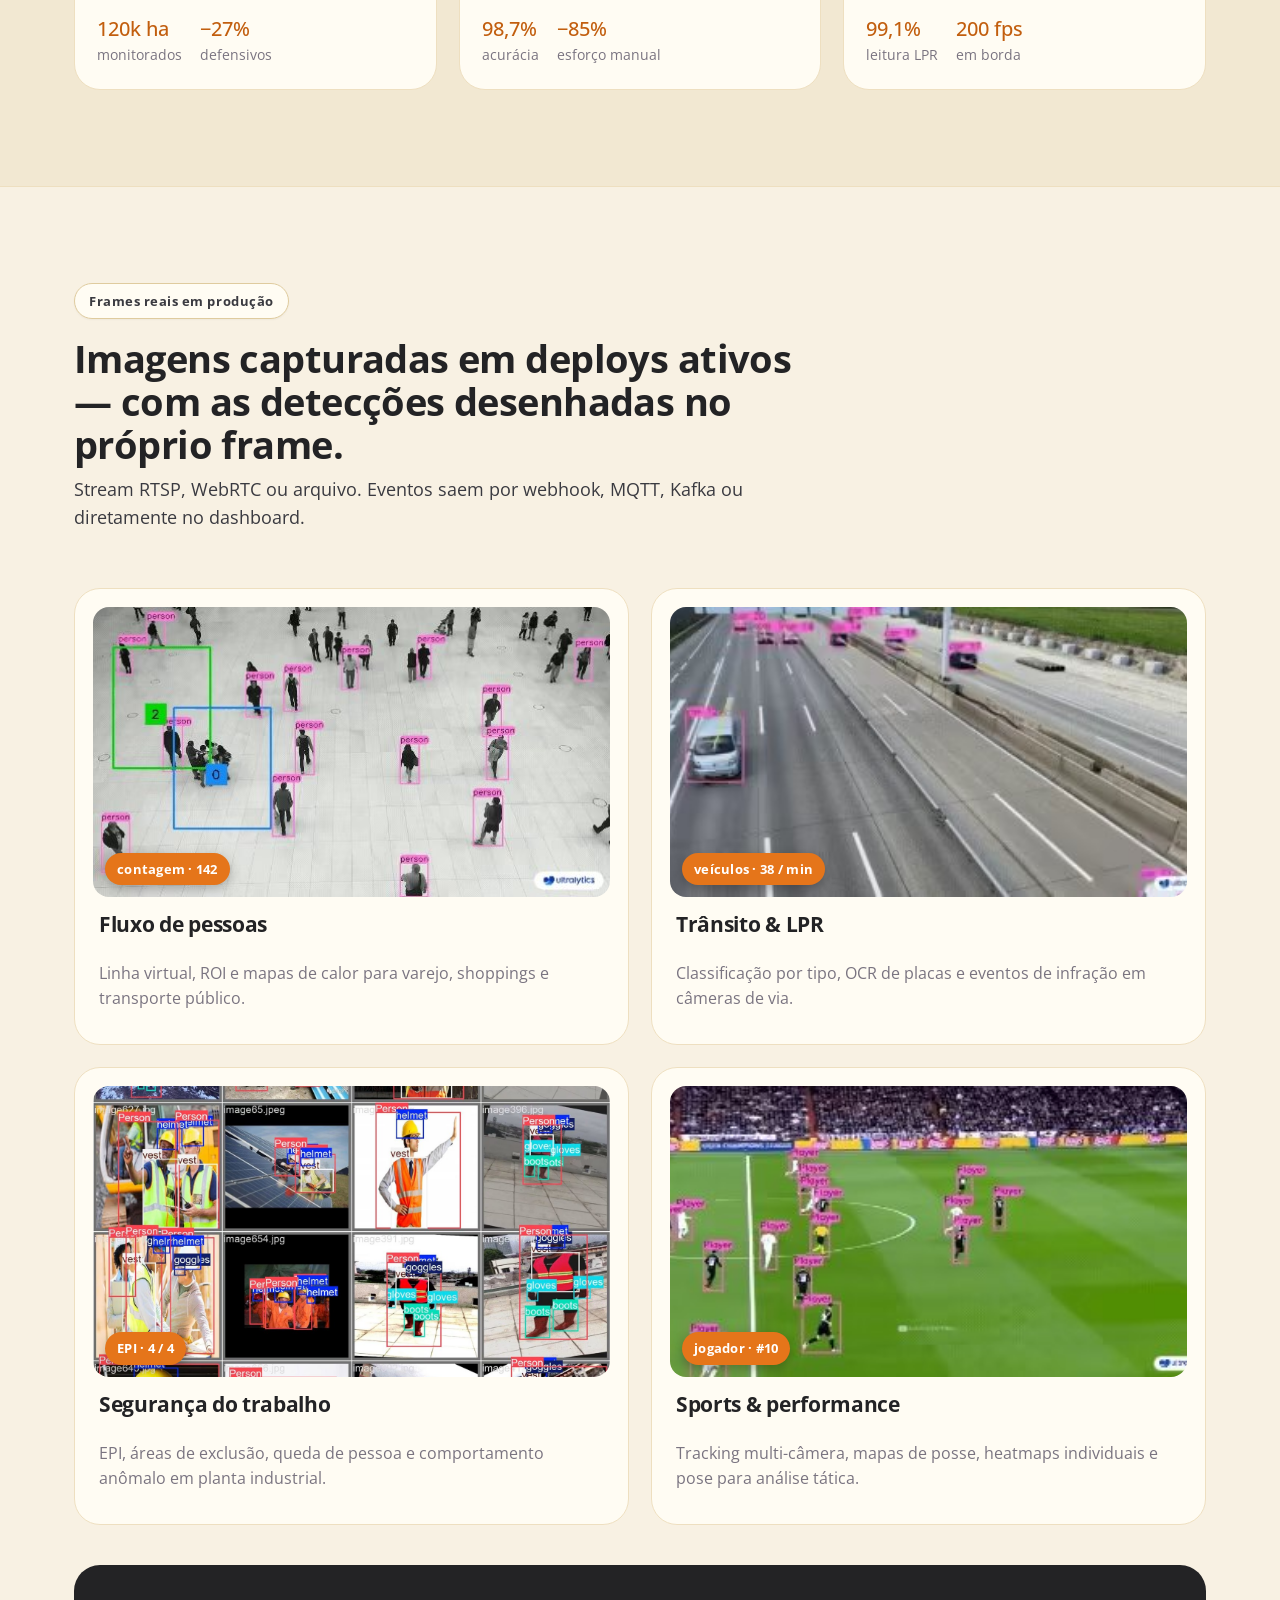
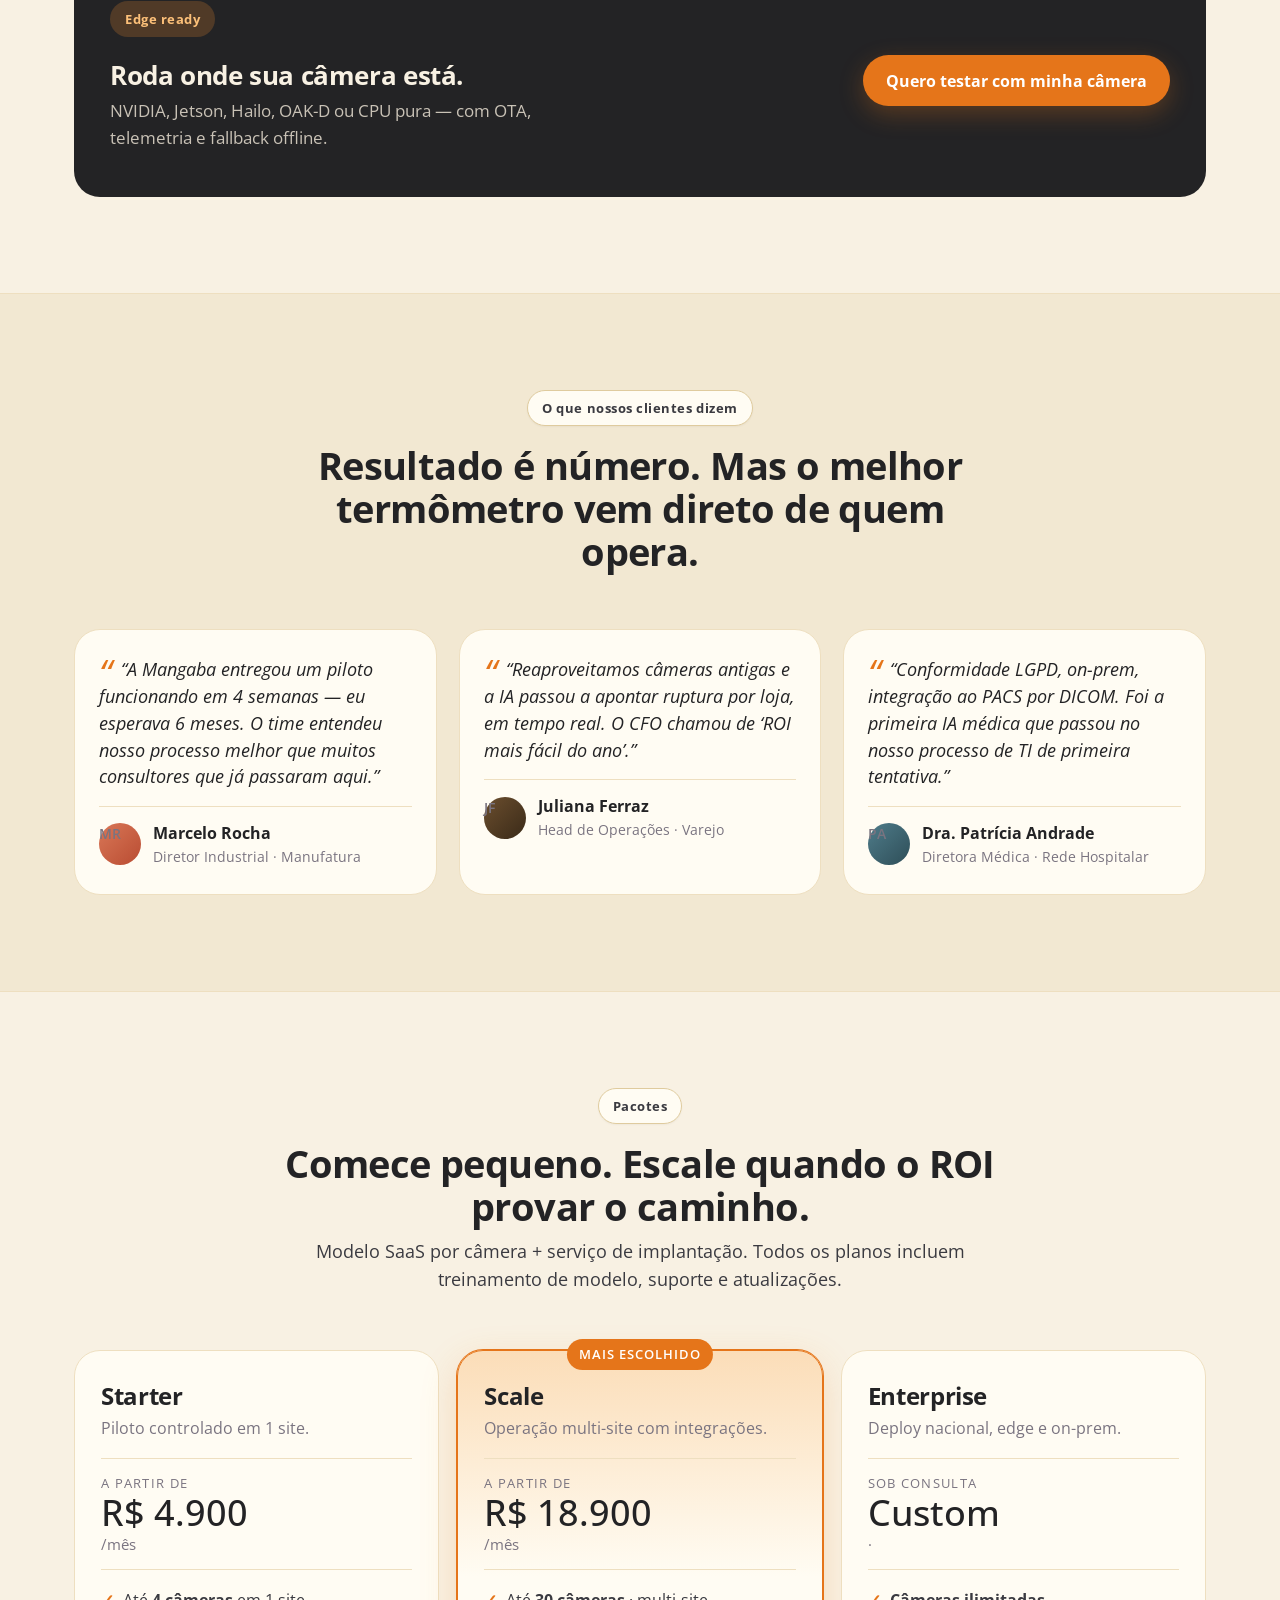
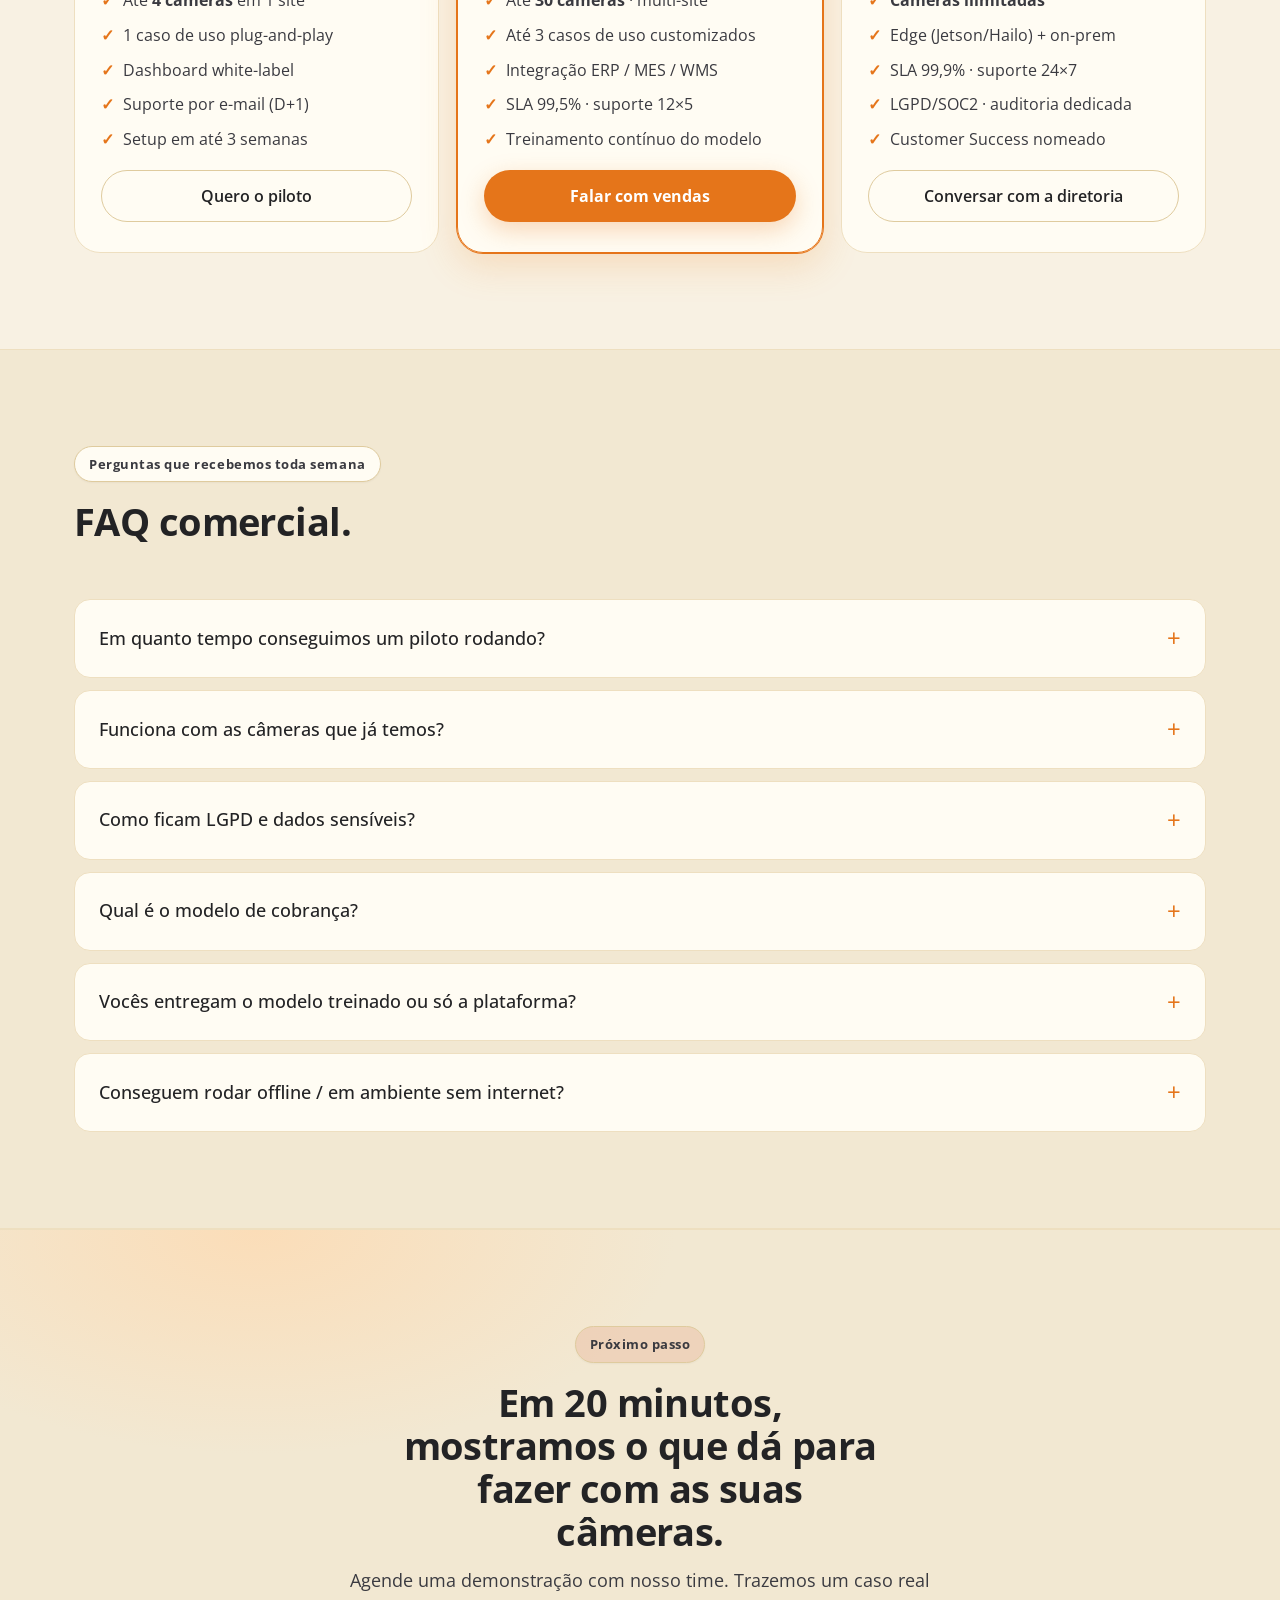
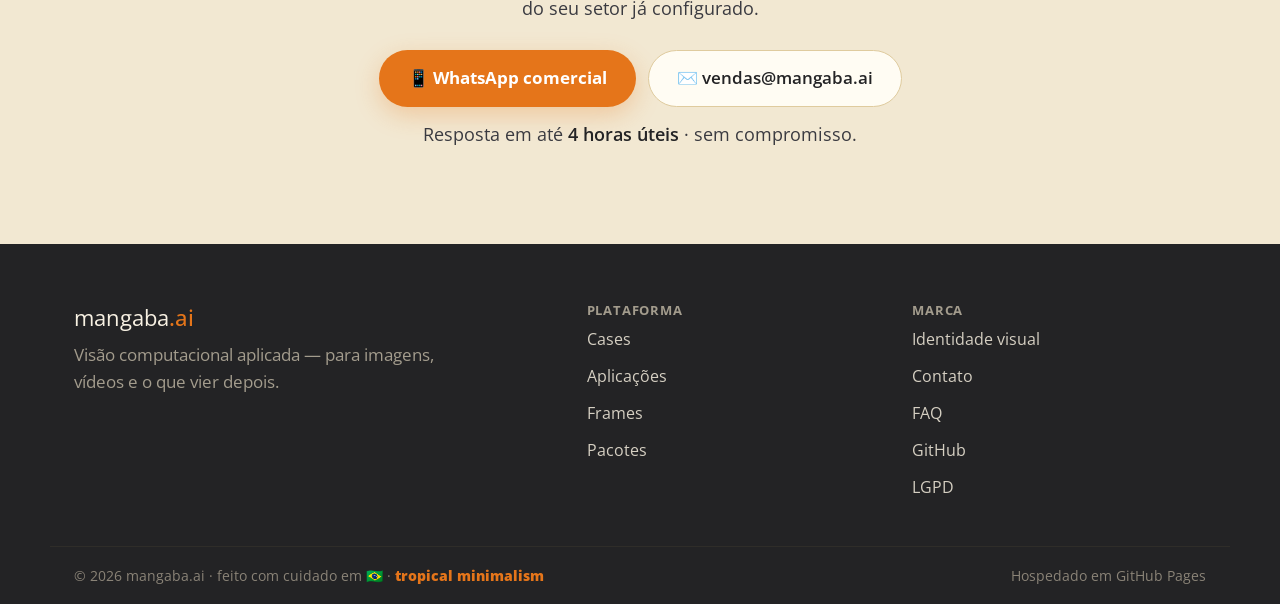
==== commit e898d432: "design: re-match brand reference to extreme fidelity Palette resampled from the painterly mango refe" ====
--- a/index.html
+++ b/index.html
@@ -5,7 +5,7 @@
 <meta charset="utf-8"/>
 <meta content="width=device-width, initial-scale=1.0" name="viewport"/>
 <meta content="Mangaba AI — Visão Computacional aplicada. Reduza retrabalho, ruptura e tempo de laudo com IA visual em produção. Cases reais em indústria, varejo, saúde e agro." name="description"/>
-<meta content="#FBF6EE" name="theme-color"/>
+<meta content="#F8F1E3" name="theme-color"/>
 <meta content="mangaba.ai · Visão Computacional para sua operação" property="og:title"/>
 <meta content="Detecção, OCR e analytics de vídeo em produção. Veja cases reais com ROI mensurável." property="og:description"/>
 <meta content="website" property="og:type"/>
@@ -22,22 +22,30 @@
 <div class="nav__inner">
 <a aria-label="mangaba.ai" class="brand" href="#top">
 <span aria-hidden="true" class="brand__mark">
-<svg width="34" height="34" viewBox="0 0 64 64" fill="none">
+<svg width="34" height="34" viewBox="0 0 100 100" fill="none" aria-hidden="true">
 <defs>
-<radialGradient id="brandM" cx="0.34" cy="0.32" r="0.85">
-<stop offset="0" stop-color="#FBE17A"/>
-<stop offset="0.45" stop-color="#F4B83B"/>
-<stop offset="1" stop-color="#DF7A1E"/>
+<radialGradient id="mb1" cx="38%" cy="32%" r="78%">
+<stop offset="0%" stop-color="#FFEFB2"/>
+<stop offset="22%" stop-color="#FFCE63"/>
+<stop offset="50%" stop-color="#F49E2D"/>
+<stop offset="78%" stop-color="#DD7314"/>
+<stop offset="100%" stop-color="#B14E08"/>
 </radialGradient>
-<linearGradient id="brandL" x1="0" y1="0" x2="1" y2="1">
-<stop offset="0" stop-color="#8FBE61"/>
-<stop offset="1" stop-color="#5C9344"/>
+<radialGradient id="mbl1" cx="75%" cy="55%" r="45%">
+<stop offset="0%" stop-color="#D33D0C" stop-opacity="0.42"/>
+<stop offset="100%" stop-color="#D33D0C" stop-opacity="0"/>
+</radialGradient>
+<linearGradient id="ml1" x1="0" y1="0" x2="1" y2="1">
+<stop offset="0%" stop-color="#7CB85E"/>
+<stop offset="60%" stop-color="#509B3D"/>
+<stop offset="100%" stop-color="#367A26"/>
 </linearGradient>
 </defs>
-<ellipse cx="32" cy="38" rx="22" ry="20" fill="url(#brandM)"/>
-<ellipse cx="24" cy="30" rx="6" ry="4" fill="#FFF6C9" opacity=".55"/>
-<path d="M32 20 C22 8 12 12 12 16 C12 22 22 26 32 24 Z" fill="url(#brandL)"/>
-<path d="M14 14 C18 18 24 21 30 22" stroke="#3F6B2A" stroke-width="1.1" fill="none" opacity=".55"/>
+<path d="M50 24 C 32 24, 19 38, 19 58 C 19 80, 33 92, 54 92 C 74 92, 86 77, 86 58 C 86 39, 70 24, 50 24 Z" fill="url(#mb1)"/>
+<path d="M50 24 C 32 24, 19 38, 19 58 C 19 80, 33 92, 54 92 C 74 92, 86 77, 86 58 C 86 39, 70 24, 50 24 Z" fill="url(#mbl1)"/>
+<path d="M50 24 C 49.5 21, 49.8 18, 51 16 C 52.3 17.2, 52.8 20, 52 24 Z" fill="#6F4F2E"/>
+<path d="M44 18 C 34 12, 22 14, 20 22 C 24 28, 38 28, 46 21 Z" fill="url(#ml1)"/>
+<path d="M22 22 C 30 23, 40 22, 45 19" stroke="#2F5A1F" stroke-width="0.6" fill="none" opacity="0.5"/>
 </svg>
 </span>
 <span class="brand__name">mangaba<span class="brand__dot">.ai</span></span>
--- a/assets/styles.css
+++ b/assets/styles.css
@@ -5,29 +5,32 @@
    ========================================================= */
 
 :root {
-  /* Surfaces — cream / peach gradient base */
-  --bg:           #FBF6EE;     /* cream peach */
-  --bg-alt:       #F8ECD6;     /* darker cream */
-  --bg-peach:     #F9D6AE;     /* warm peach for hero gradients */
-  --surface:      #FFFFFF;     /* pure white card */
-  --surface-soft: #FFFBF3;     /* near-white card variant */
-  --border:       #F0E2C8;
-  --border-strong:#E2CDA4;
-
-  /* Ink */
-  --ink:          #1B1B1F;     /* near-black wordmark color */
-  --ink-soft:     #36363D;
+  /* Surfaces — warm cream matching the painterly logo background */
+  --bg:           #F8F1E3;     /* warm cream (logo backdrop) */
+  --bg-alt:       #F2E8D2;     /* deeper cream */
+  --bg-peach:     #F7CFA0;     /* peach for hero radials */
+  --surface:      #FFFCF3;     /* near-white card */
+  --surface-soft: #FBF5E7;     /* off-white variant */
+  --border:       #EEDFC0;
+  --border-strong:#DFCB9E;
+
+  /* Ink — warm near-black, not pure */
+  --ink:          #232325;
+  --ink-soft:     #3A3A40;
   --muted:        #7A7480;
 
-  /* Mango palette */
-  --orange:       #F08C2E;     /* primary accent — ripe mango */
-  --orange-dk:    #D87520;
-  --orange-soft:  #FCE3CB;
-  --yellow:       #F4C03F;     /* mango pulp */
-  --yellow-soft:  #FBE9B4;
-  --green:        #6DA34D;     /* leaf */
-  --green-dk:     #4F8235;
+  /* Mango palette — sampled from the painterly logo */
+  --orange:       #E5751A;     /* primary — matches the ".ai" lettering */
+  --orange-dk:    #C25E0E;     /* hover / pressed */
+  --orange-soft:  #FBDDB8;     /* chip backgrounds */
+  --orange-deep:  #B14E08;     /* darkest edge of fruit */
+  --yellow:       #F4B042;     /* mid-mango pulp */
+  --yellow-soft:  #FFECC3;
+  --highlight:    #FFEBA3;     /* light cream-yellow highlight on fruit */
+  --green:        #509B3D;     /* leaf mid */
+  --green-dk:     #367A26;     /* leaf deep */
   --green-soft:   #DDE9CC;
+  --blush:        #D33D0C;     /* fruit blush red */
 
   /* Backward-compat aliases (preserve existing rules) */
   --accent:       var(--orange);
@@ -45,7 +48,7 @@
   --radius-lg: 26px;
   --shadow-sm: 0 1px 2px rgba(27,27,31,.04), 0 2px 10px rgba(27,27,31,.05);
   --shadow:    0 6px 18px rgba(27,27,31,.07), 0 18px 40px rgba(27,27,31,.09);
-  --shadow-orange: 0 8px 24px rgba(240,140,46,.25);
+  --shadow-orange: 0 8px 24px rgba(229,117,26,.28);
 }
 
 * { box-sizing: border-box; }
@@ -150,17 +153,18 @@
 .brand {
   display: inline-flex;
   align-items: center;
-  gap: 10px;
+  gap: 12px;
   font-family: var(--font);
-  font-weight: 700;
-  font-size: 1.32rem;
-  letter-spacing: -0.01em;
-  color: var(--ink);
+  font-weight: 500;
+  font-size: 1.4rem;
+  letter-spacing: -0.025em;
+  color: var(--ink);
+  text-transform: lowercase;
 }
 .brand__mark { display: inline-flex; }
 .brand__dot {
   color: var(--orange);
-  font-weight: 800;
+  font-weight: 500;
 }
 
 .nav__links {
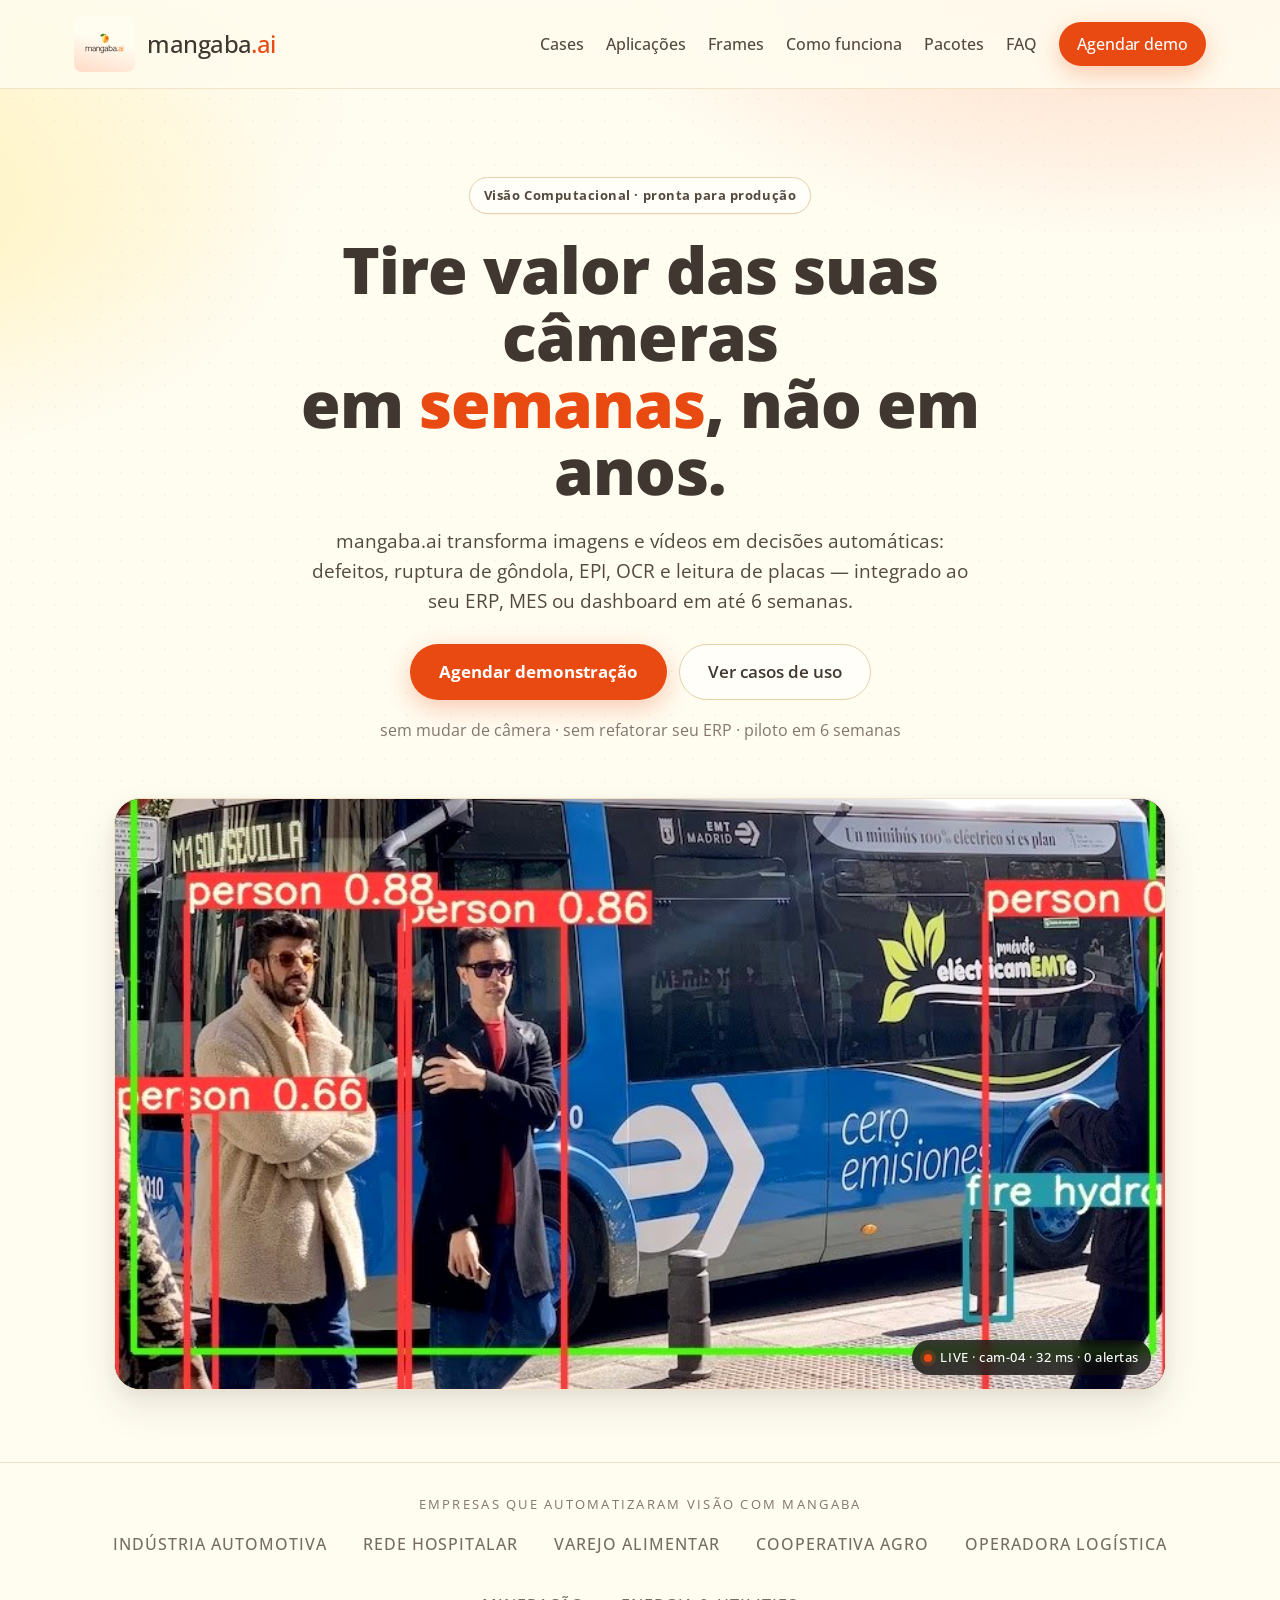
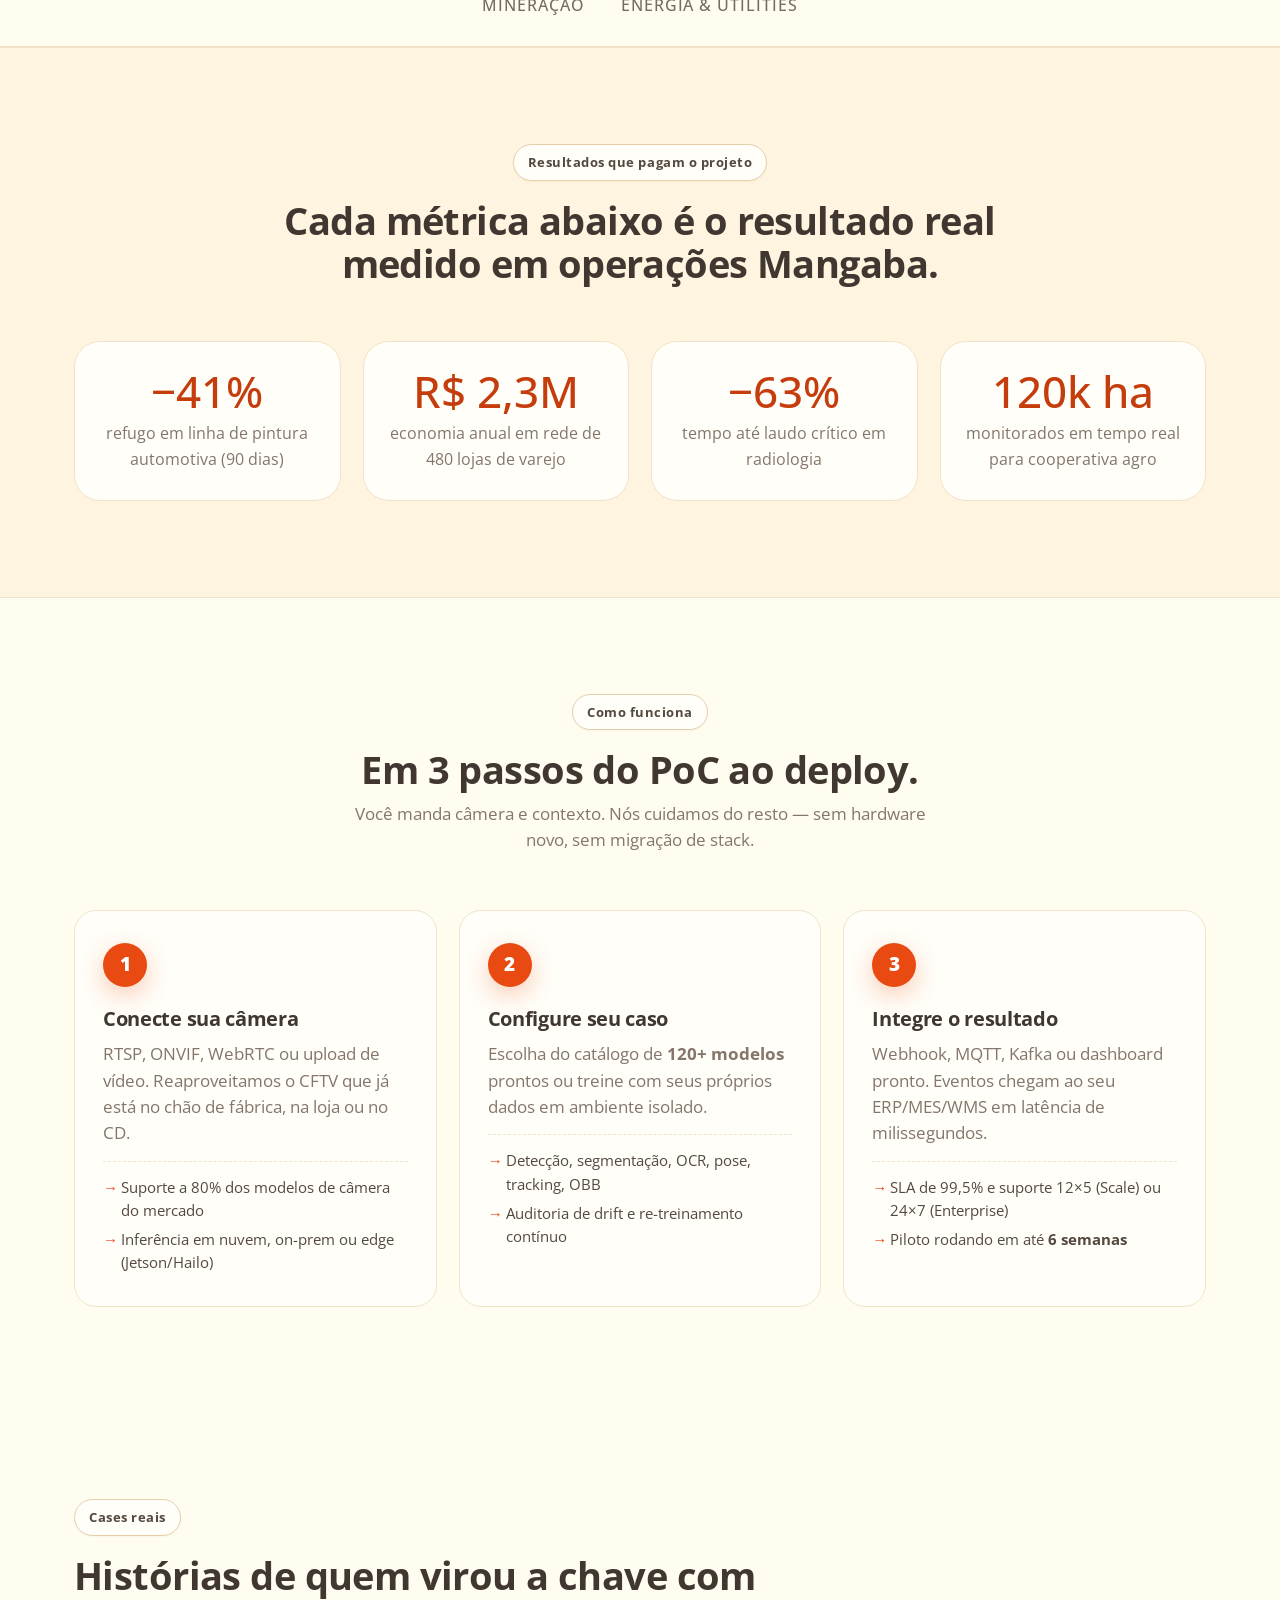
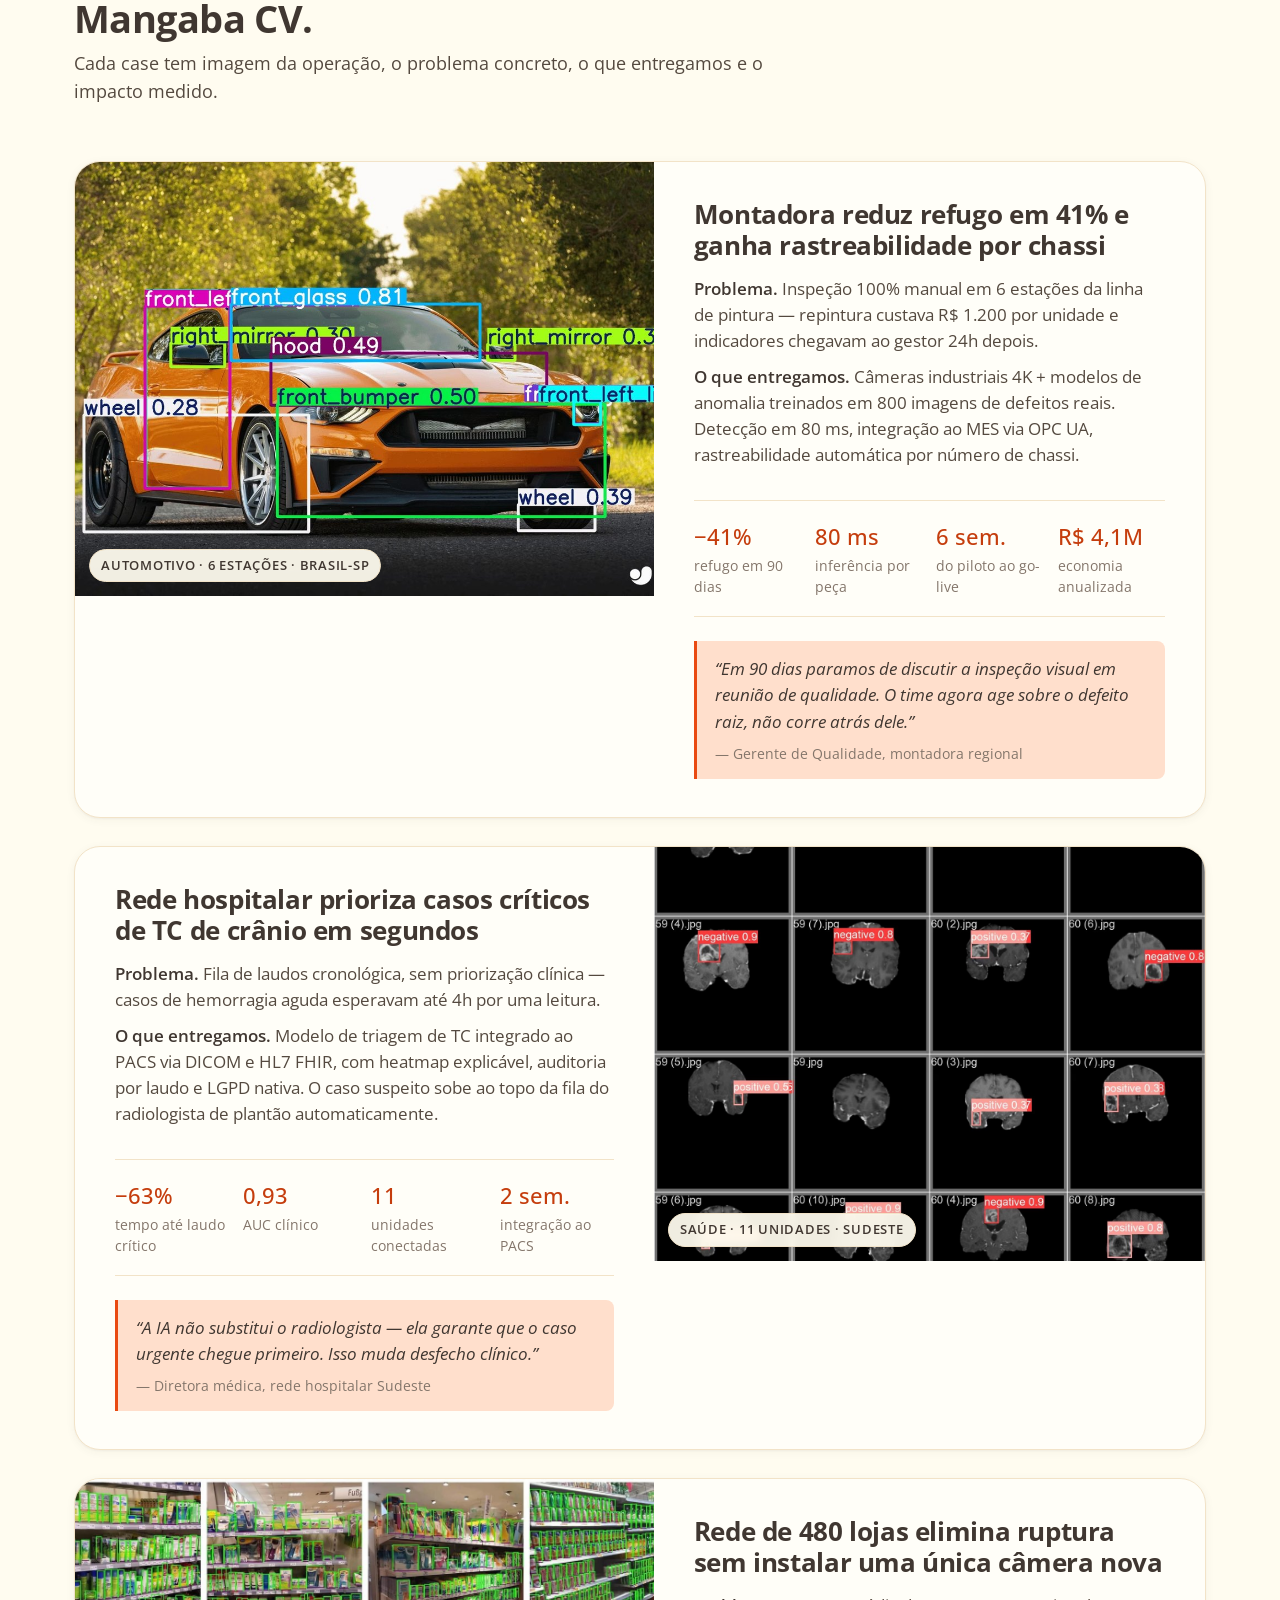
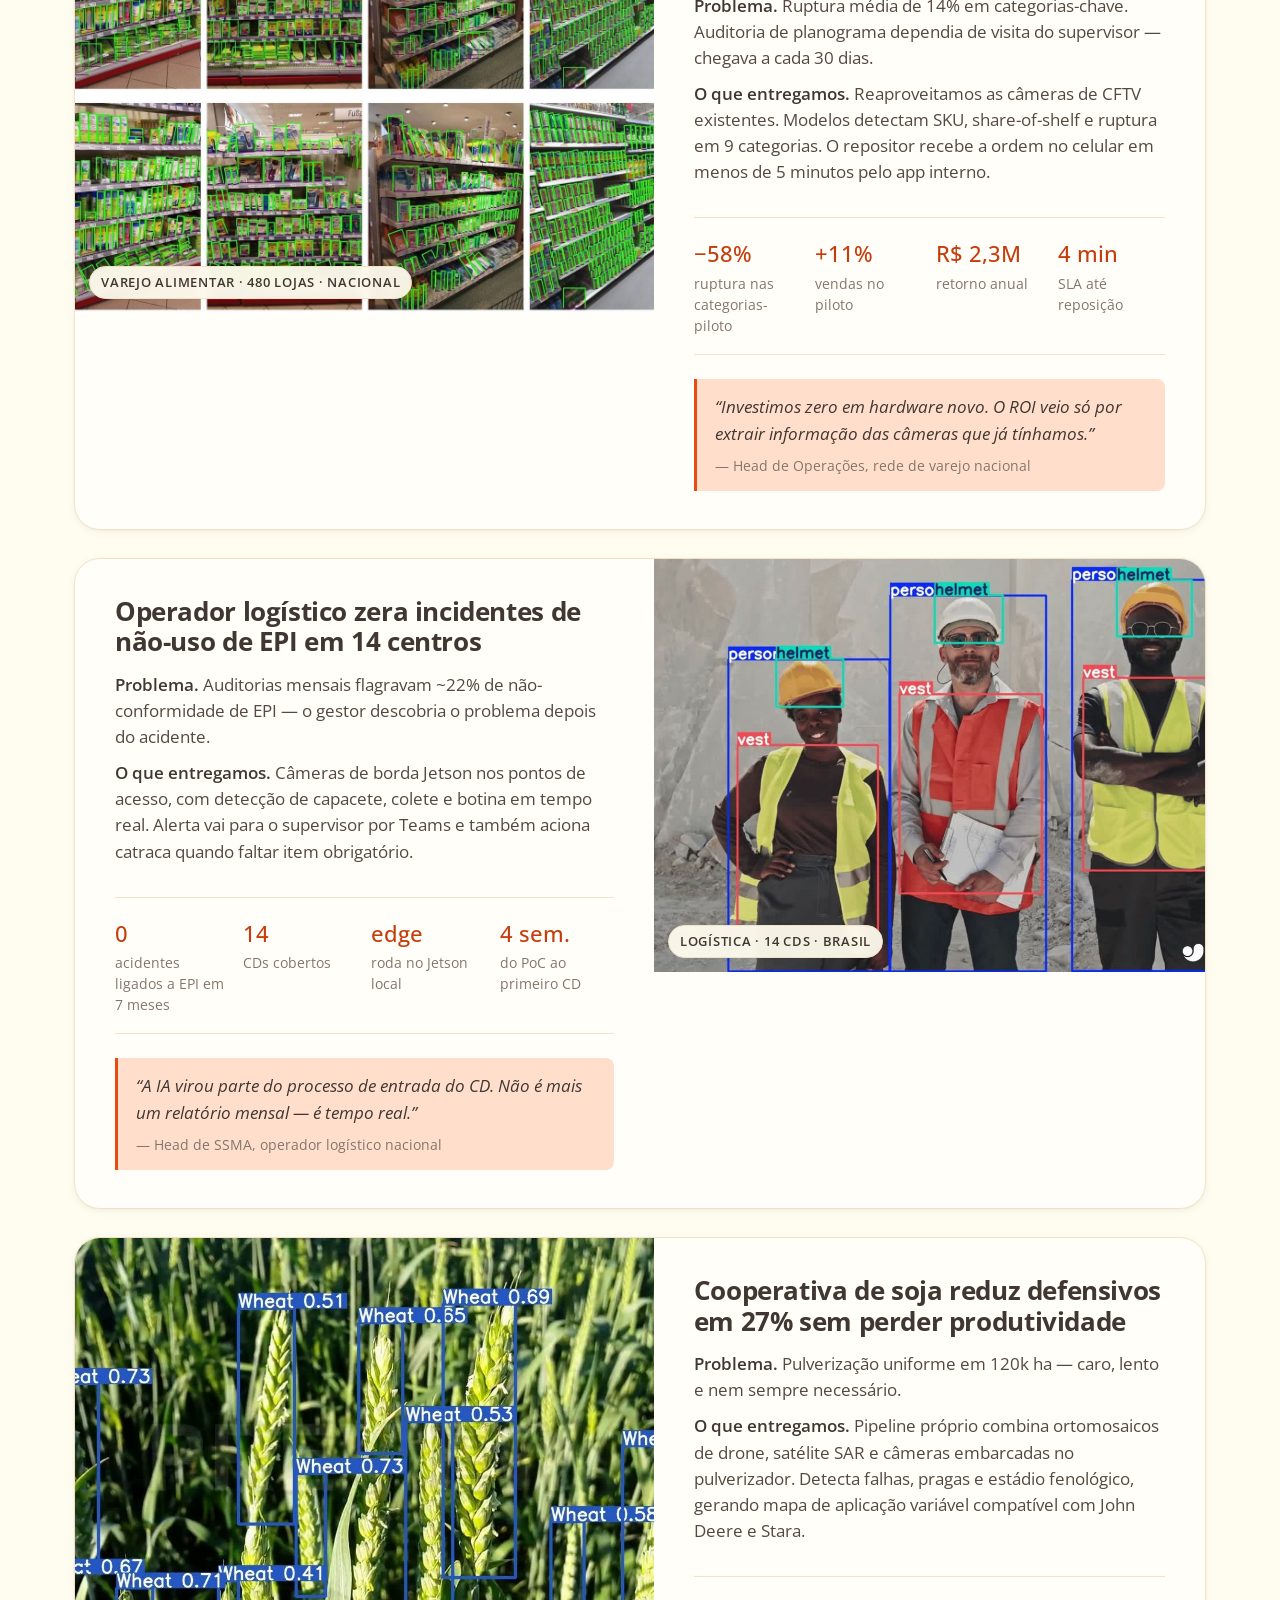
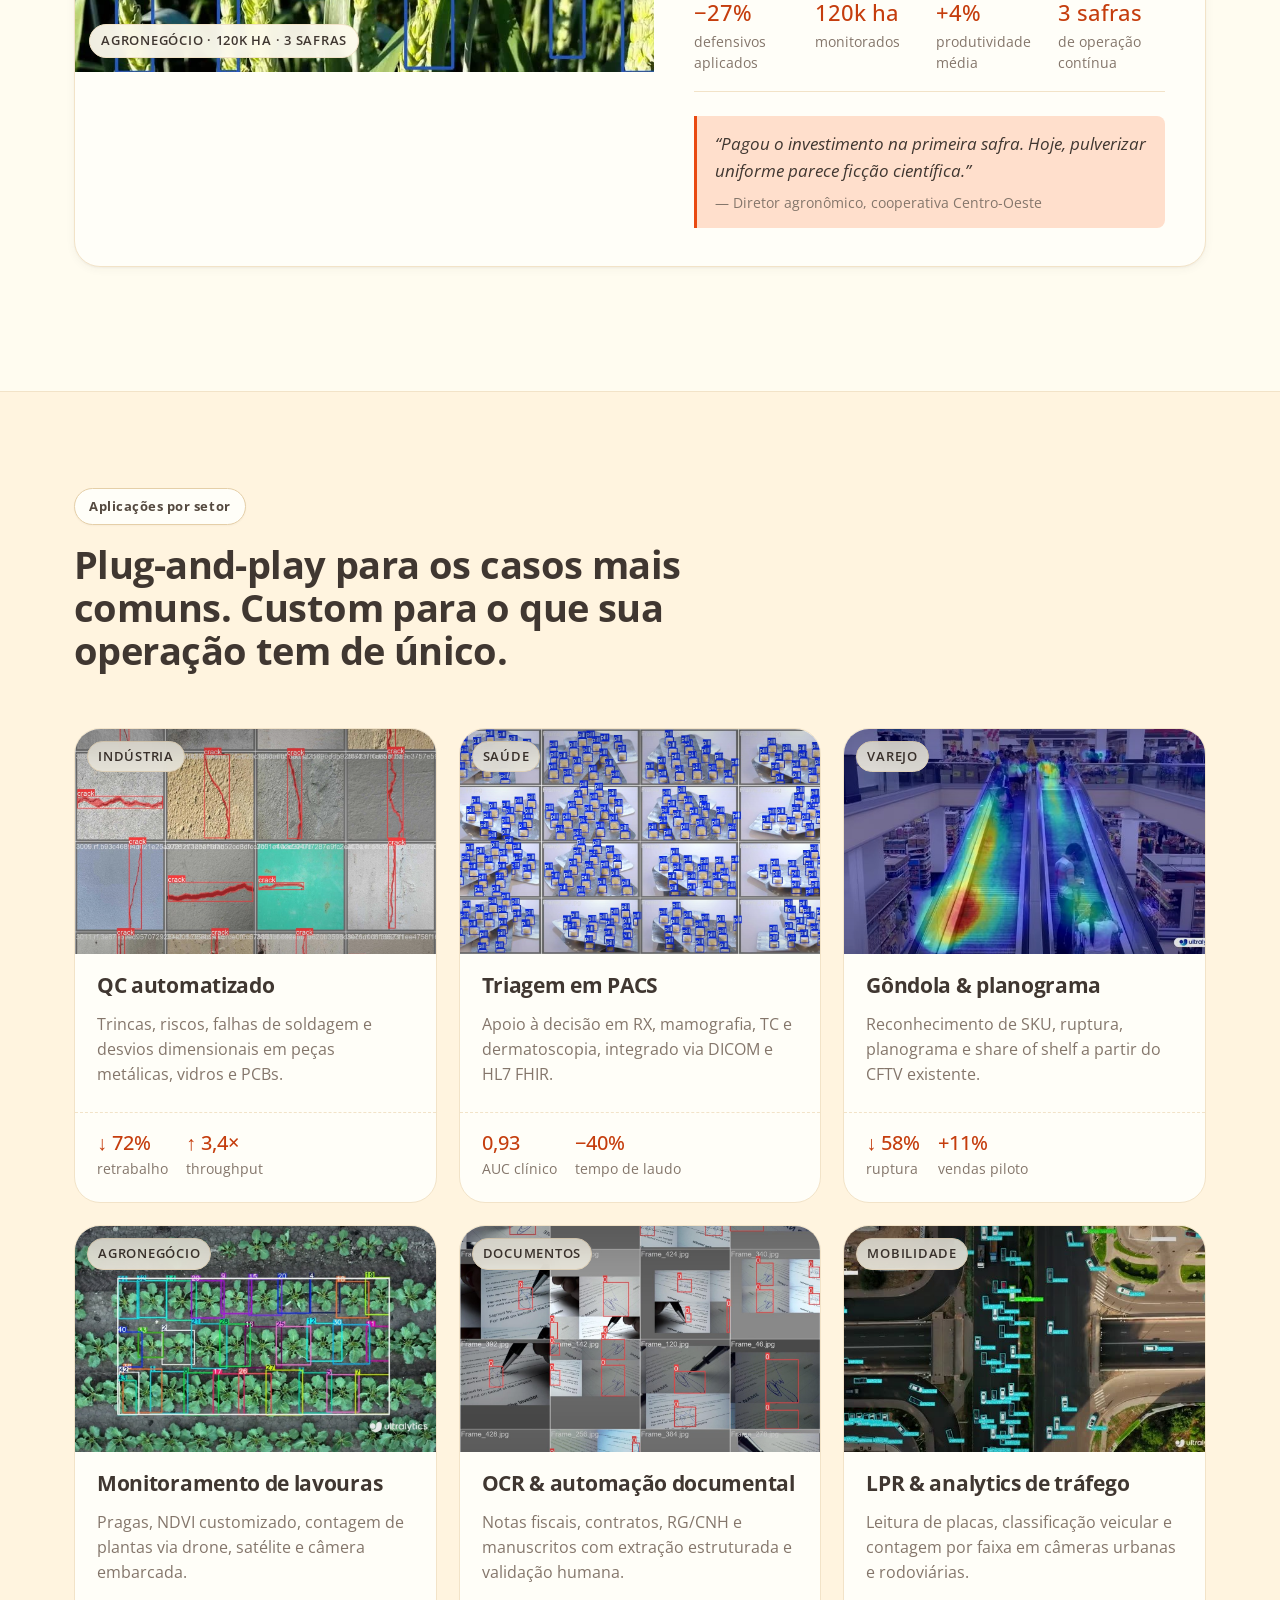
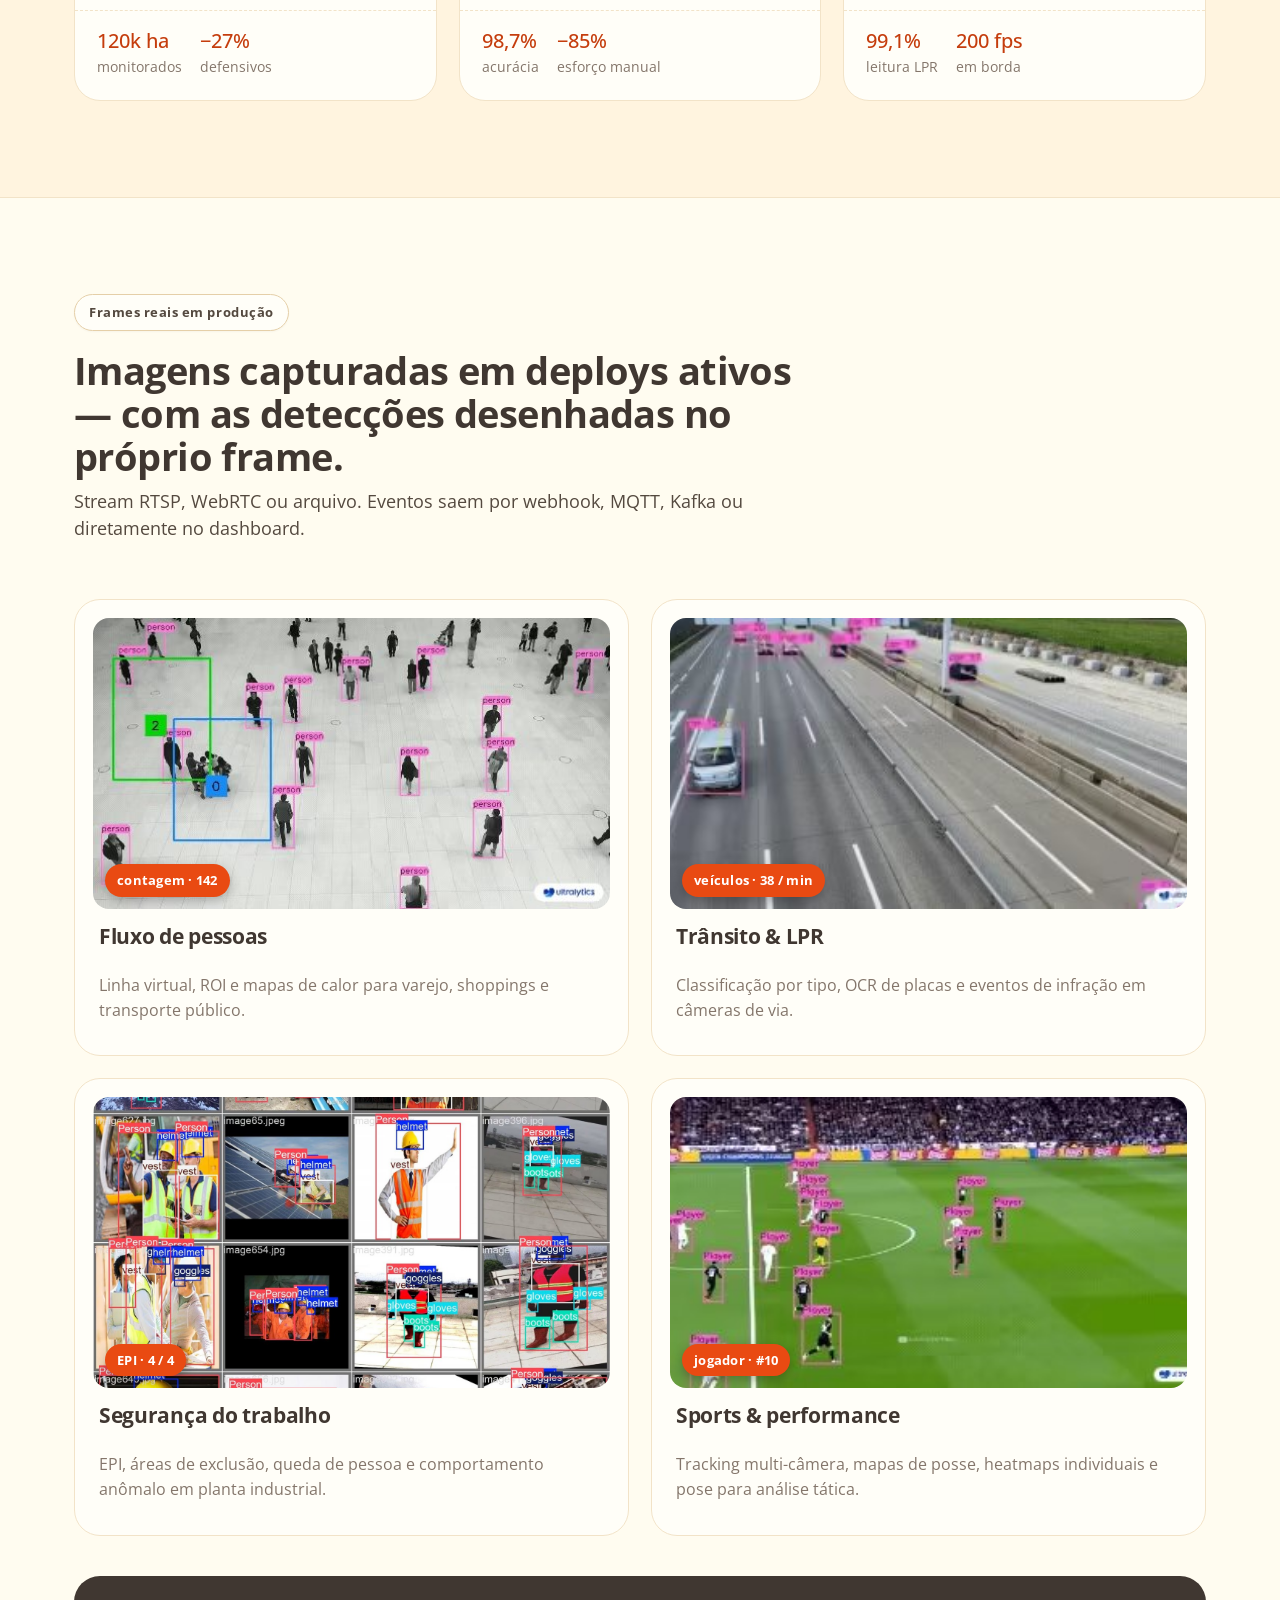
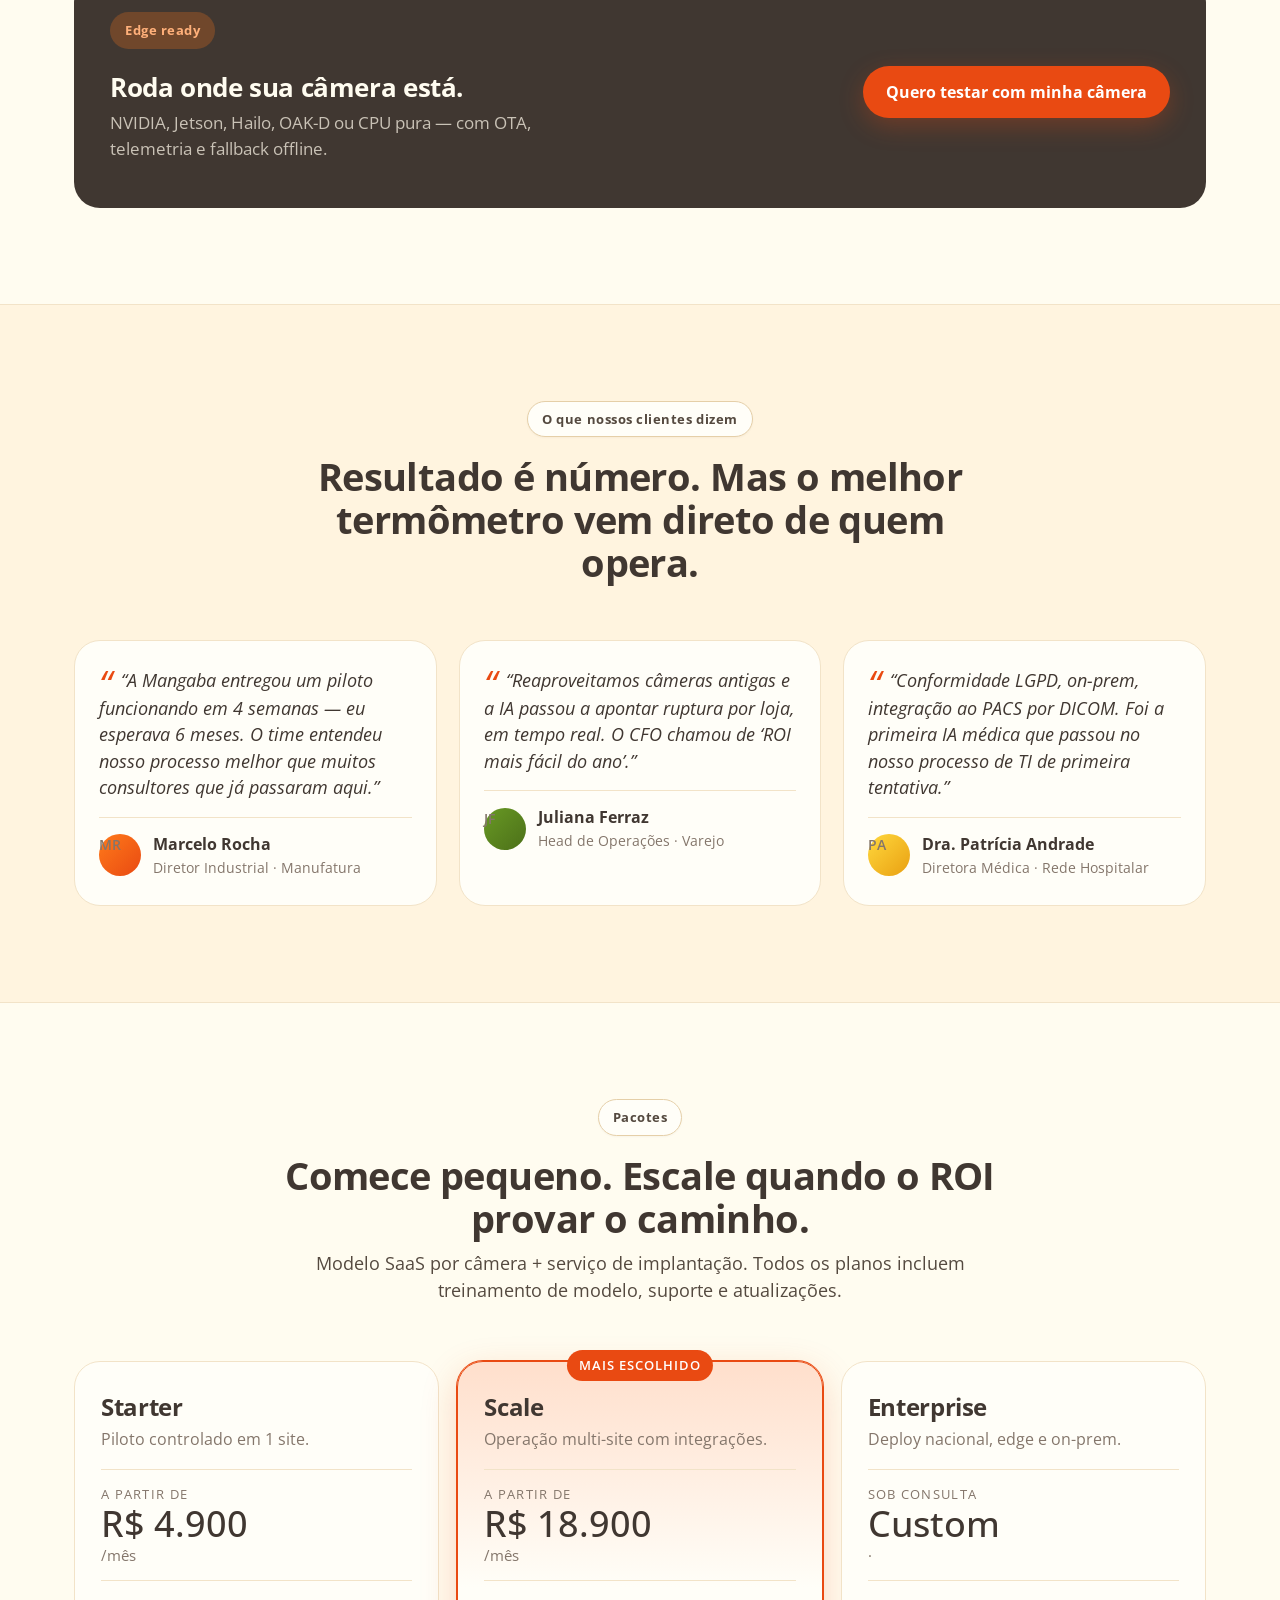
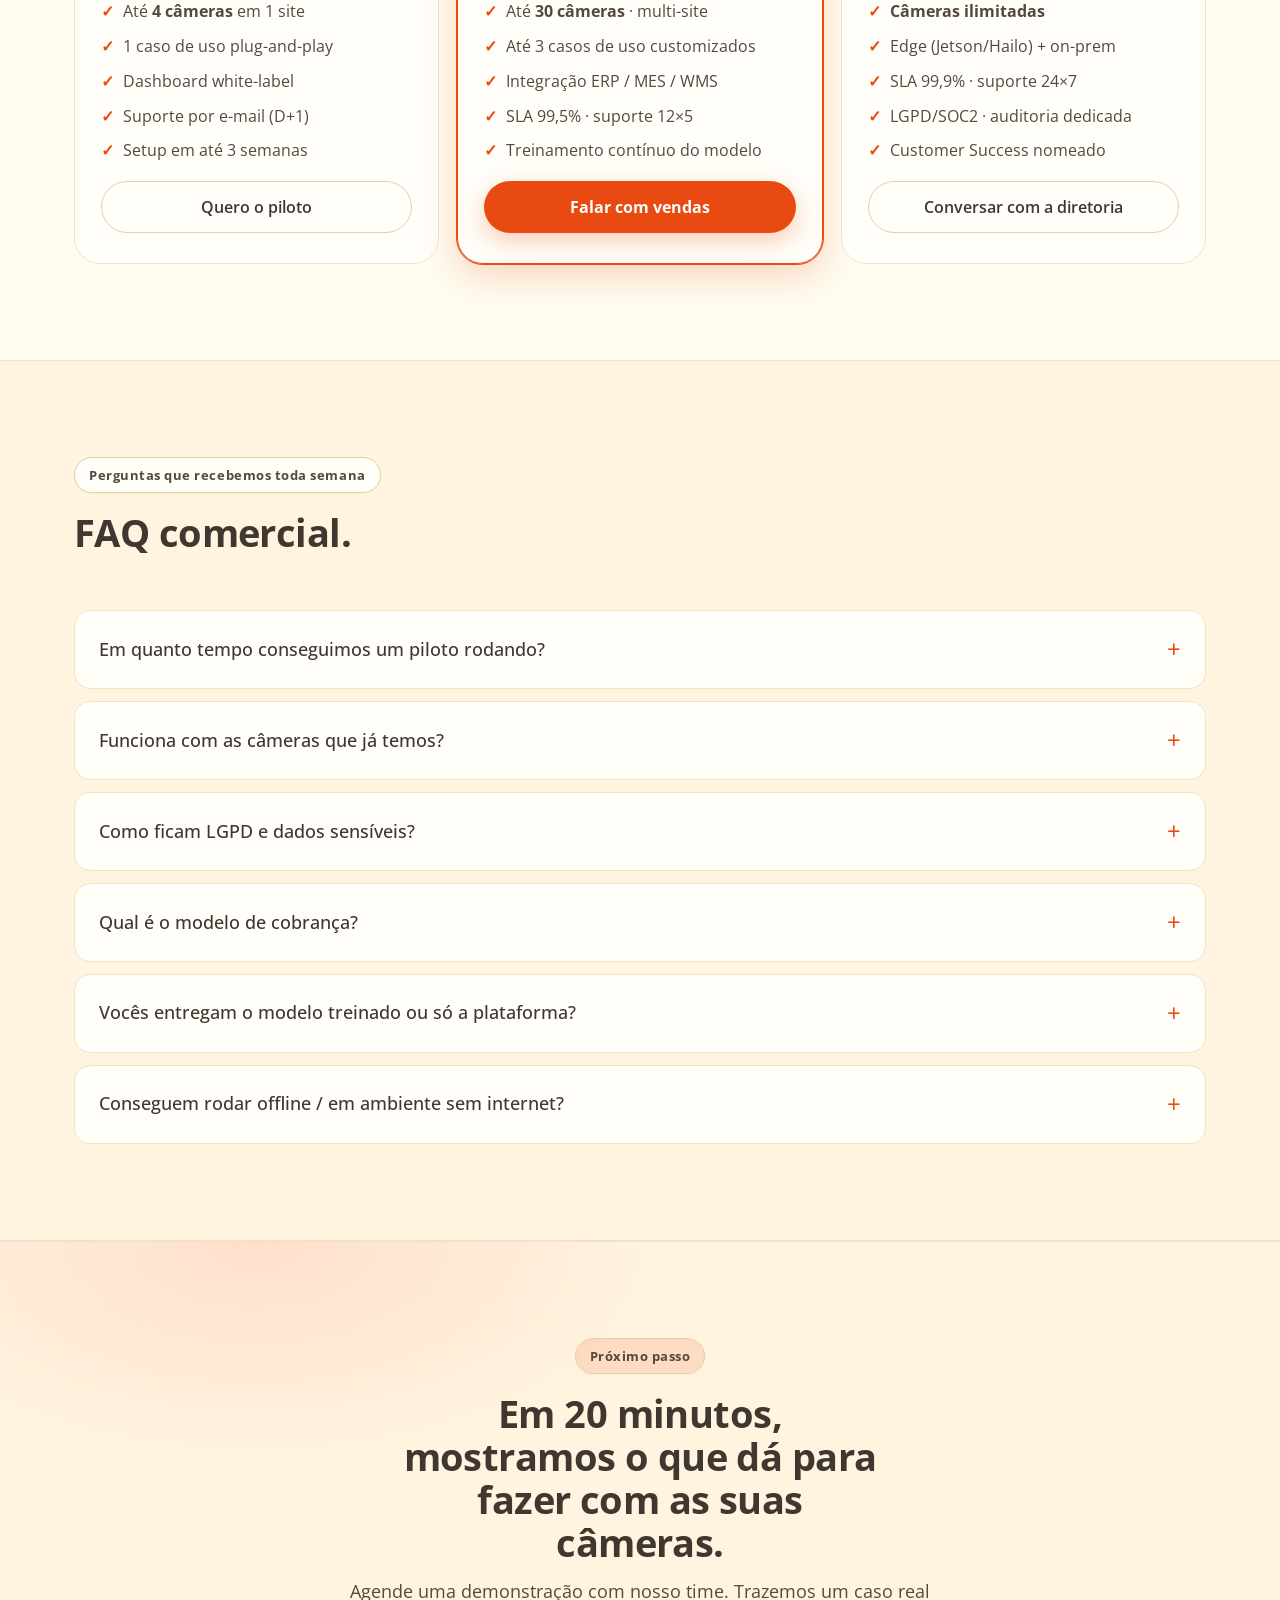
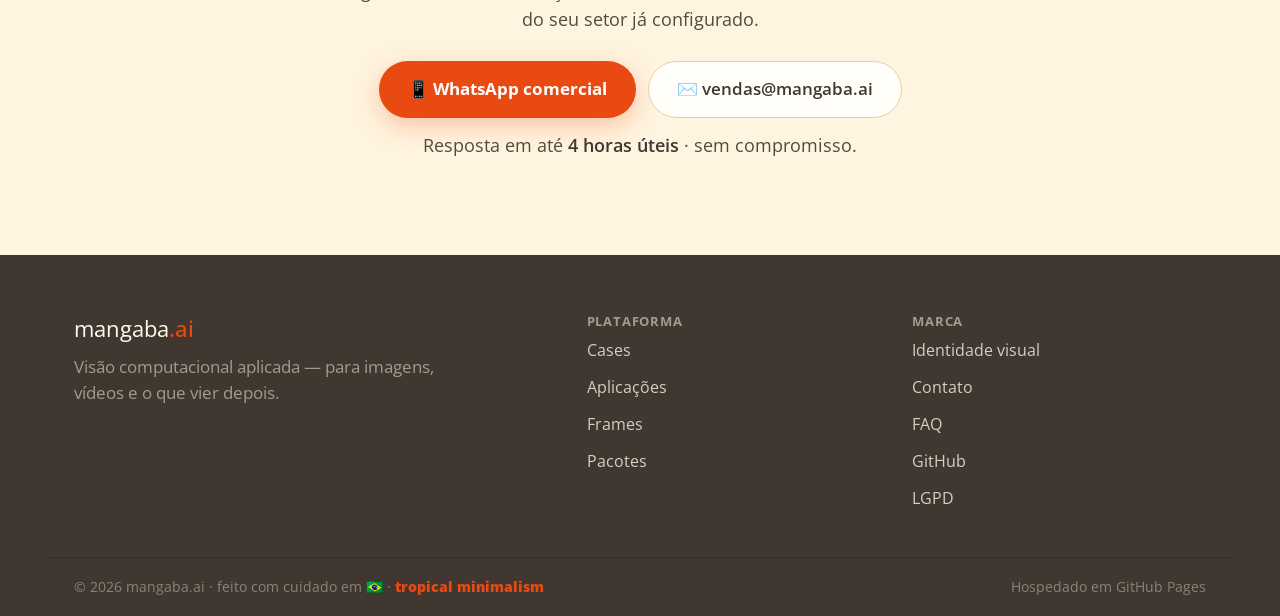
==== commit 1766d9de: "Aplica identidade visual oficial Mangaba (logo + paleta #E94A12)" ====
--- a/index.html
+++ b/index.html
@@ -5,7 +5,7 @@
 <meta charset="utf-8"/>
 <meta content="width=device-width, initial-scale=1.0" name="viewport"/>
 <meta content="Mangaba AI — Visão Computacional aplicada. Reduza retrabalho, ruptura e tempo de laudo com IA visual em produção. Cases reais em indústria, varejo, saúde e agro." name="description"/>
-<meta content="#F8F1E3" name="theme-color"/>
+<meta content="#FFFCF0" name="theme-color"/>
 <meta content="mangaba.ai · Visão Computacional para sua operação" property="og:title"/>
 <meta content="Detecção, OCR e analytics de vídeo em produção. Veja cases reais com ROI mensurável." property="og:description"/>
 <meta content="website" property="og:type"/>
@@ -14,7 +14,7 @@
 <link crossorigin="" href="https://fonts.gstatic.com" rel="preconnect"/>
 <link href="https://fonts.googleapis.com/css2?family=Open+Sans:wght@400;500;600;700;800&amp;display=swap" rel="stylesheet"/>
 <link href="assets/styles.css" rel="stylesheet"/>
-<link href="assets/favicon.svg" rel="icon" type="image/svg+xml"/>
+<link href="brand-logo.svg" rel="icon" type="image/svg+xml"/>
 </head>
 <body>
 <!-- ============== NAV ============== -->
@@ -22,31 +22,7 @@
 <div class="nav__inner">
 <a aria-label="mangaba.ai" class="brand" href="#top">
 <span aria-hidden="true" class="brand__mark">
-<svg width="34" height="34" viewBox="0 0 100 100" fill="none" aria-hidden="true">
-<defs>
-<radialGradient id="mb1" cx="38%" cy="32%" r="78%">
-<stop offset="0%" stop-color="#FFEFB2"/>
-<stop offset="22%" stop-color="#FFCE63"/>
-<stop offset="50%" stop-color="#F49E2D"/>
-<stop offset="78%" stop-color="#DD7314"/>
-<stop offset="100%" stop-color="#B14E08"/>
-</radialGradient>
-<radialGradient id="mbl1" cx="75%" cy="55%" r="45%">
-<stop offset="0%" stop-color="#D33D0C" stop-opacity="0.42"/>
-<stop offset="100%" stop-color="#D33D0C" stop-opacity="0"/>
-</radialGradient>
-<linearGradient id="ml1" x1="0" y1="0" x2="1" y2="1">
-<stop offset="0%" stop-color="#7CB85E"/>
-<stop offset="60%" stop-color="#509B3D"/>
-<stop offset="100%" stop-color="#367A26"/>
-</linearGradient>
-</defs>
-<path d="M50 24 C 32 24, 19 38, 19 58 C 19 80, 33 92, 54 92 C 74 92, 86 77, 86 58 C 86 39, 70 24, 50 24 Z" fill="url(#mb1)"/>
-<path d="M50 24 C 32 24, 19 38, 19 58 C 19 80, 33 92, 54 92 C 74 92, 86 77, 86 58 C 86 39, 70 24, 50 24 Z" fill="url(#mbl1)"/>
-<path d="M50 24 C 49.5 21, 49.8 18, 51 16 C 52.3 17.2, 52.8 20, 52 24 Z" fill="#6F4F2E"/>
-<path d="M44 18 C 34 12, 22 14, 20 22 C 24 28, 38 28, 46 21 Z" fill="url(#ml1)"/>
-<path d="M22 22 C 30 23, 40 22, 45 19" stroke="#2F5A1F" stroke-width="0.6" fill="none" opacity="0.5"/>
-</svg>
+<img src="brand-logo.svg" alt="Mangaba.ai" height="56" style="height:56px;width:auto;border-radius:8px;display:block"/>
 </span>
 <span class="brand__name">mangaba<span class="brand__dot">.ai</span></span>
 </a>
--- a/assets/styles.css
+++ b/assets/styles.css
@@ -5,32 +5,33 @@
    ========================================================= */
 
 :root {
-  /* Surfaces — warm cream matching the painterly logo background */
-  --bg:           #F8F1E3;     /* warm cream (logo backdrop) */
-  --bg-alt:       #F2E8D2;     /* deeper cream */
-  --bg-peach:     #F7CFA0;     /* peach for hero radials */
-  --surface:      #FFFCF3;     /* near-white card */
-  --surface-soft: #FBF5E7;     /* off-white variant */
-  --border:       #EEDFC0;
-  --border-strong:#DFCB9E;
-
-  /* Ink — warm near-black, not pure */
-  --ink:          #232325;
-  --ink-soft:     #3A3A40;
-  --muted:        #7A7480;
-
-  /* Mango palette — sampled from the painterly logo */
-  --orange:       #E5751A;     /* primary — matches the ".ai" lettering */
-  --orange-dk:    #C25E0E;     /* hover / pressed */
-  --orange-soft:  #FBDDB8;     /* chip backgrounds */
-  --orange-deep:  #B14E08;     /* darkest edge of fruit */
-  --yellow:       #F4B042;     /* mid-mango pulp */
-  --yellow-soft:  #FFECC3;
-  --highlight:    #FFEBA3;     /* light cream-yellow highlight on fruit */
-  --green:        #509B3D;     /* leaf mid */
-  --green-dk:     #367A26;     /* leaf deep */
-  --green-soft:   #DDE9CC;
-  --blush:        #D33D0C;     /* fruit blush red */
+  /* Surfaces — official cream gradient (#FFFCF0 → #FFDFCC) */
+  --bg:           #FFFCF0;     /* cream (logo backdrop) */
+  --bg-alt:       #FFF4DF;     /* deeper cream */
+  --bg-peach:     #FFDFCC;     /* peach for hero radials */
+  --surface:      #FFFEF8;     /* near-white card */
+  --surface-soft: #FFF8E8;     /* off-white variant */
+  --border:       #F2E3C8;
+  --border-strong:#E5CFA8;
+
+  /* Ink — official dark brown */
+  --ink:          #403731;
+  --ink-soft:     #54493F;
+  --muted:        #84766B;
+
+  /* Mango palette — official brand colors */
+  --orange:       #E94A12;     /* primary */
+  --orange-dk:    #C53D0D;     /* hover / pressed */
+  --orange-soft:  #FFDFCC;     /* chip backgrounds */
+  --orange-deep:  #A93508;     /* darkest edge of fruit */
+  --orange-lt:    #FF7A1A;     /* light orange accent */
+  --yellow:       #FFD83D;     /* official yellow */
+  --yellow-soft:  #FFF3C2;
+  --highlight:    #FFE98F;     /* light cream-yellow highlight */
+  --green:        #7BBF26;     /* official green */
+  --green-dk:     #689924;     /* official deep green */
+  --green-soft:   #E6F2CE;
+  --blush:        #FF7A1A;     /* warm light-orange blush */
 
   /* Backward-compat aliases (preserve existing rules) */
   --accent:       var(--orange);
@@ -46,9 +47,9 @@
   --maxw: 1180px;
   --radius: 16px;
   --radius-lg: 26px;
-  --shadow-sm: 0 1px 2px rgba(27,27,31,.04), 0 2px 10px rgba(27,27,31,.05);
-  --shadow:    0 6px 18px rgba(27,27,31,.07), 0 18px 40px rgba(27,27,31,.09);
-  --shadow-orange: 0 8px 24px rgba(229,117,26,.28);
+  --shadow-sm: 0 1px 2px rgba(64,55,49,.04), 0 2px 10px rgba(64,55,49,.05);
+  --shadow:    0 6px 18px rgba(64,55,49,.07), 0 18px 40px rgba(64,55,49,.09);
+  --shadow-orange: 0 8px 24px rgba(233,74,18,.28);
 }
 
 * { box-sizing: border-box; }
@@ -64,8 +65,8 @@
   text-rendering: optimizeLegibility;
   /* Cream → peach gradient with two soft radial accents */
   background:
-    radial-gradient(900px 520px at 88% -120px, rgba(249,214,174,.85) 0%, transparent 62%),
-    radial-gradient(800px 460px at -10% 10%, rgba(251,233,180,.70) 0%, transparent 60%),
+    radial-gradient(900px 520px at 88% -120px, rgba(255,223,204,.85) 0%, transparent 62%),
+    radial-gradient(800px 460px at -10% 10%, rgba(255,243,194,.70) 0%, transparent 60%),
     var(--bg);
   background-attachment: fixed;
 }
@@ -77,7 +78,7 @@
   inset: 0;
   pointer-events: none;
   z-index: 0;
-  background-image: radial-gradient(circle, rgba(27,27,31,.07) 1px, transparent 1.4px);
+  background-image: radial-gradient(circle, rgba(64,55,49,.07) 1px, transparent 1.4px);
   background-size: 22px 22px;
   opacity: .55;
 }
@@ -126,7 +127,7 @@
   padding: 7px 14px;
   border-radius: 999px;
   margin-bottom: 18px;
-  box-shadow: 0 1px 2px rgba(27,27,31,.04);
+  box-shadow: 0 1px 2px rgba(64,55,49,.04);
 }
 
 /* =========================================================
@@ -136,7 +137,7 @@
   position: sticky;
   top: 0;
   z-index: 50;
-  background: rgba(250, 249, 245, .82);
+  background: rgba(255, 252, 240, .82);
   backdrop-filter: saturate(160%) blur(12px);
   -webkit-backdrop-filter: saturate(160%) blur(12px);
   border-bottom: 1px solid var(--border);
@@ -293,8 +294,8 @@
   width: var(--w); height: var(--h);
   border: 1.6px solid var(--accent);
   border-radius: 4px;
-  background: linear-gradient(180deg, rgba(217,119,87,.14), rgba(217,119,87,0) 55%);
-  box-shadow: 0 0 0 1px rgba(217,119,87,.22), 0 2px 12px rgba(0,0,0,.18);
+  background: linear-gradient(180deg, rgba(233,74,18,.14), rgba(233,74,18,0) 55%);
+  box-shadow: 0 0 0 1px rgba(233,74,18,.22), 0 2px 12px rgba(0,0,0,.18);
   pointer-events: none;
 }
 .bbox::before {
@@ -323,13 +324,13 @@
   right: -3px; bottom: -3px;
   border-radius: 0 0 0 3px;
 }
-.bbox--ok       { border-color: #4F9C6A; background: linear-gradient(180deg, rgba(79,156,106,.16), transparent 55%); box-shadow: 0 0 0 1px rgba(79,156,106,.22), 0 2px 12px rgba(0,0,0,.18); }
-.bbox--ok::before  { background: #4F9C6A; }
-.bbox--ok::after   { border-color: #4F9C6A; }
-
-.bbox--warn     { border-color: #E0A53C; background: linear-gradient(180deg, rgba(224,165,60,.18), transparent 55%); box-shadow: 0 0 0 1px rgba(224,165,60,.25), 0 2px 12px rgba(0,0,0,.18); }
-.bbox--warn::before { background: #E0A53C; color: #2a1d05; }
-.bbox--warn::after  { border-color: #E0A53C; }
+.bbox--ok       { border-color: #689924; background: linear-gradient(180deg, rgba(79,156,106,.16), transparent 55%); box-shadow: 0 0 0 1px rgba(79,156,106,.22), 0 2px 12px rgba(0,0,0,.18); }
+.bbox--ok::before  { background: #689924; }
+.bbox--ok::after   { border-color: #689924; }
+
+.bbox--warn     { border-color: #D9A50A; background: linear-gradient(180deg, rgba(224,165,60,.18), transparent 55%); box-shadow: 0 0 0 1px rgba(224,165,60,.25), 0 2px 12px rgba(0,0,0,.18); }
+.bbox--warn::before { background: #D9A50A; color: #2a1d05; }
+.bbox--warn::after  { border-color: #D9A50A; }
 
 .bbox--track    { border-style: dashed; }
 
@@ -449,7 +450,7 @@
 .tag {
   position: absolute;
   left: 12px; top: 12px;
-  background: rgba(250,249,245,.92);
+  background: rgba(255,252,240,.92);
   backdrop-filter: blur(6px);
   color: var(--ink);
   font-size: 0.74rem;
@@ -541,7 +542,7 @@
   display: flex; align-items: center; justify-content: space-between;
   gap: 28px;
 }
-.callout .eyebrow { background: rgba(240,140,46,.22); color: #FCC079; border-color: transparent; box-shadow: none; }
+.callout .eyebrow { background: rgba(255,122,26,.25); color: #FFB07A; border-color: transparent; box-shadow: none; }
 .callout h3 { color: var(--bg); font-size: 1.5rem; margin-top: 4px; }
 .callout p  { color: #C9C2B6; margin-top: 6px; max-width: 50ch; }
 
@@ -735,14 +736,14 @@
 .hero__hud .dot,
 .rcase__live .dot {
   width: 8px; height: 8px;
-  background: #E55A4A;
+  background: #E94A12;
   border-radius: 50%;
-  box-shadow: 0 0 0 4px rgba(229,90,74,.22);
+  box-shadow: 0 0 0 4px rgba(233,74,18,.22);
   animation: pulse 1.4s ease-in-out infinite;
 }
 @keyframes pulse {
-  0%, 100% { box-shadow: 0 0 0 4px rgba(229,90,74,.22); }
-  50%      { box-shadow: 0 0 0 8px rgba(229,90,74,.06); }
+  0%, 100% { box-shadow: 0 0 0 4px rgba(233,74,18,.22); }
+  50%      { box-shadow: 0 0 0 8px rgba(233,74,18,.06); }
 }
 
 /* Trust strip */
@@ -822,7 +823,7 @@
 .rcase__pill {
   position: absolute;
   left: 14px; bottom: 14px;
-  background: rgba(250,249,245,.94);
+  background: rgba(255,252,240,.94);
   color: var(--ink);
   font-size: 0.74rem;
   font-weight: 600;
@@ -955,9 +956,9 @@
   font-family: var(--serif); font-weight: 600; font-size: 0.95rem;
   color: #fff; flex-shrink: 0;
 }
-.avatar--1 { background: linear-gradient(135deg, #D97757, #B94C32); }
-.avatar--2 { background: linear-gradient(135deg, #6B4E2E, #3A2A18); }
-.avatar--3 { background: linear-gradient(135deg, #4F7C8A, #2E4E58); }
+.avatar--1 { background: linear-gradient(135deg, #FF7A1A, #E94A12); }
+.avatar--2 { background: linear-gradient(135deg, #689924, #4C7019); }
+.avatar--3 { background: linear-gradient(135deg, #FFD83D, #E9A012); }
 
 @media (max-width: 900px) { .quotes-grid { grid-template-columns: 1fr; } }
 
@@ -980,7 +981,7 @@
 .price:hover { transform: translateY(-3px); box-shadow: var(--shadow); }
 .price--featured {
   border-color: var(--orange);
-  box-shadow: 0 0 0 1px var(--orange), 0 12px 36px rgba(240,140,46,.22);
+  box-shadow: 0 0 0 1px var(--orange), 0 12px 36px rgba(233,74,18,.22);
   background: linear-gradient(180deg, var(--orange-soft), var(--surface) 45%);
 }
 .price__badge {
@@ -1081,7 +1082,7 @@
 }
 
 /* CTA — pequenas adições */
-.cta .eyebrow { background: rgba(217,119,87,.18); }
+.cta .eyebrow { background: rgba(233,74,18,.14); }
 .cta__small { color: var(--muted); margin-top: 14px; font-size: 0.9rem; }
 .cta__small b { color: var(--ink); font-weight: 600; }
 
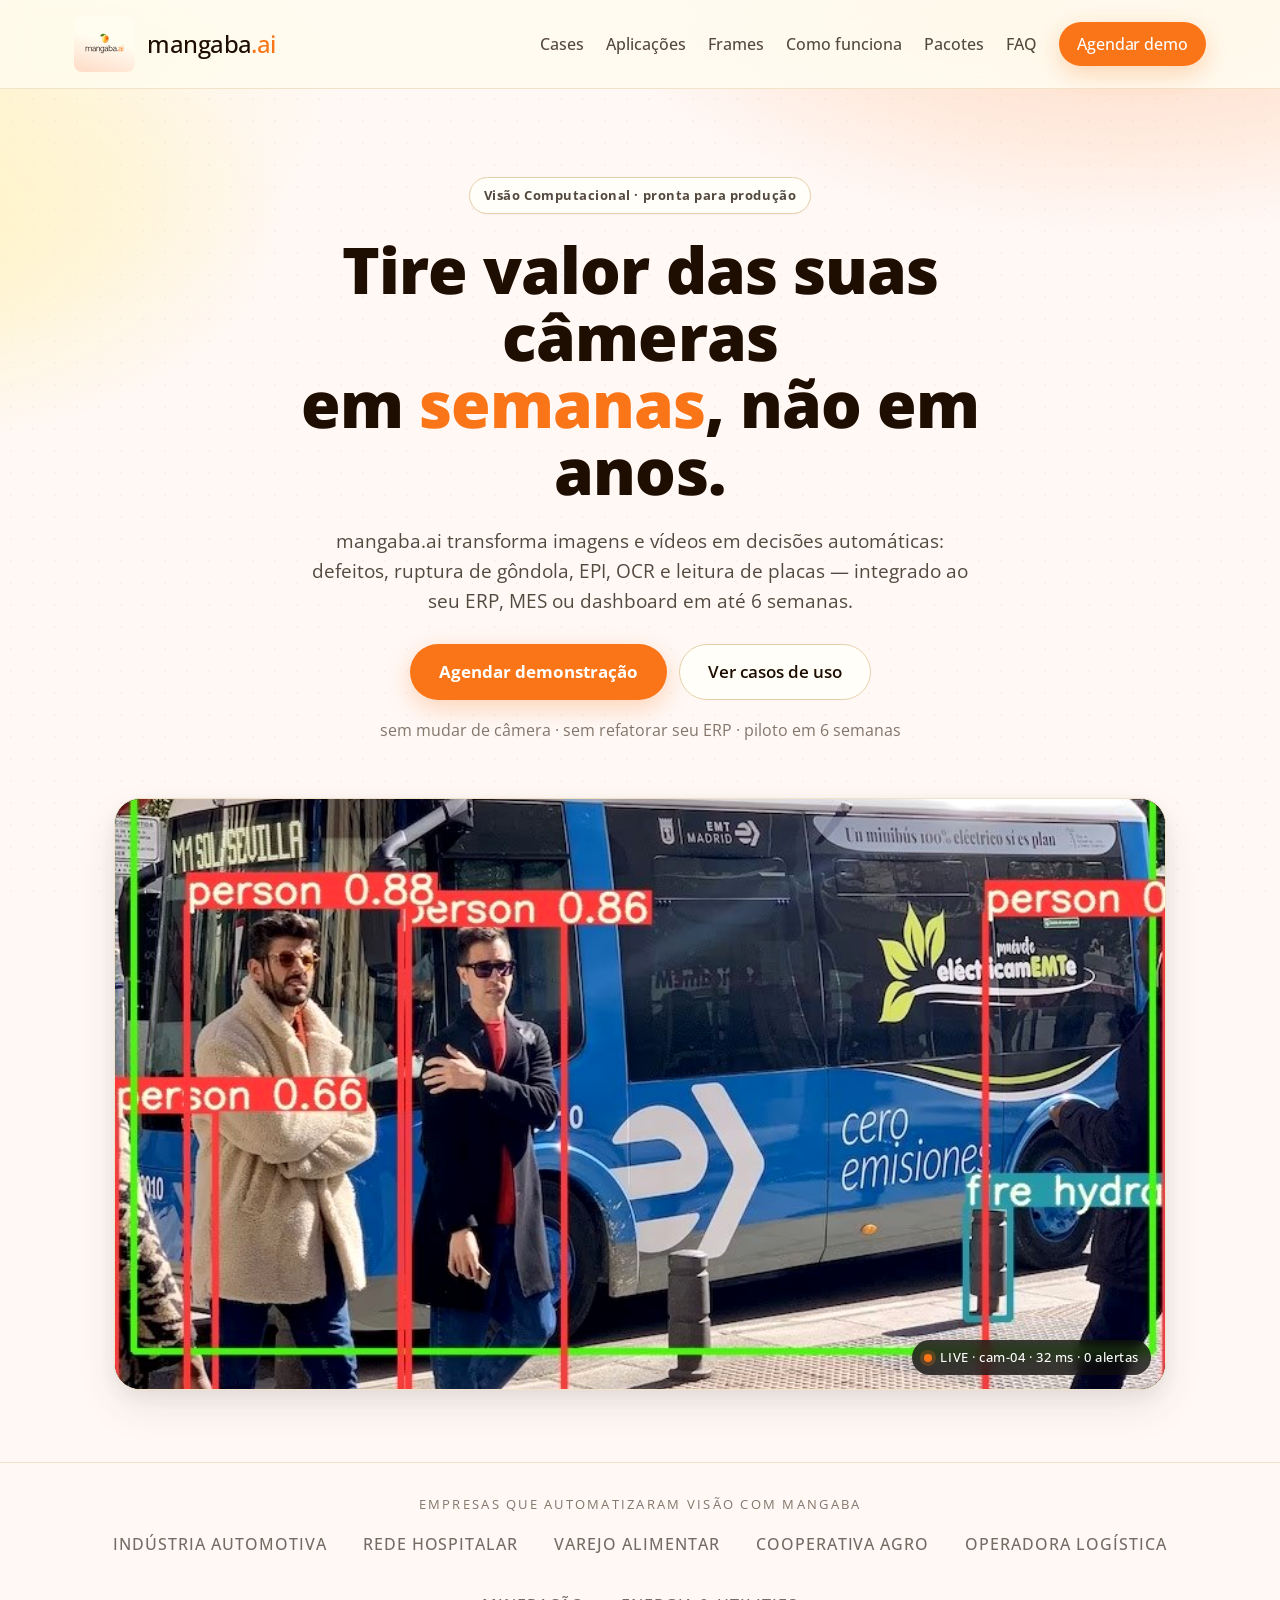
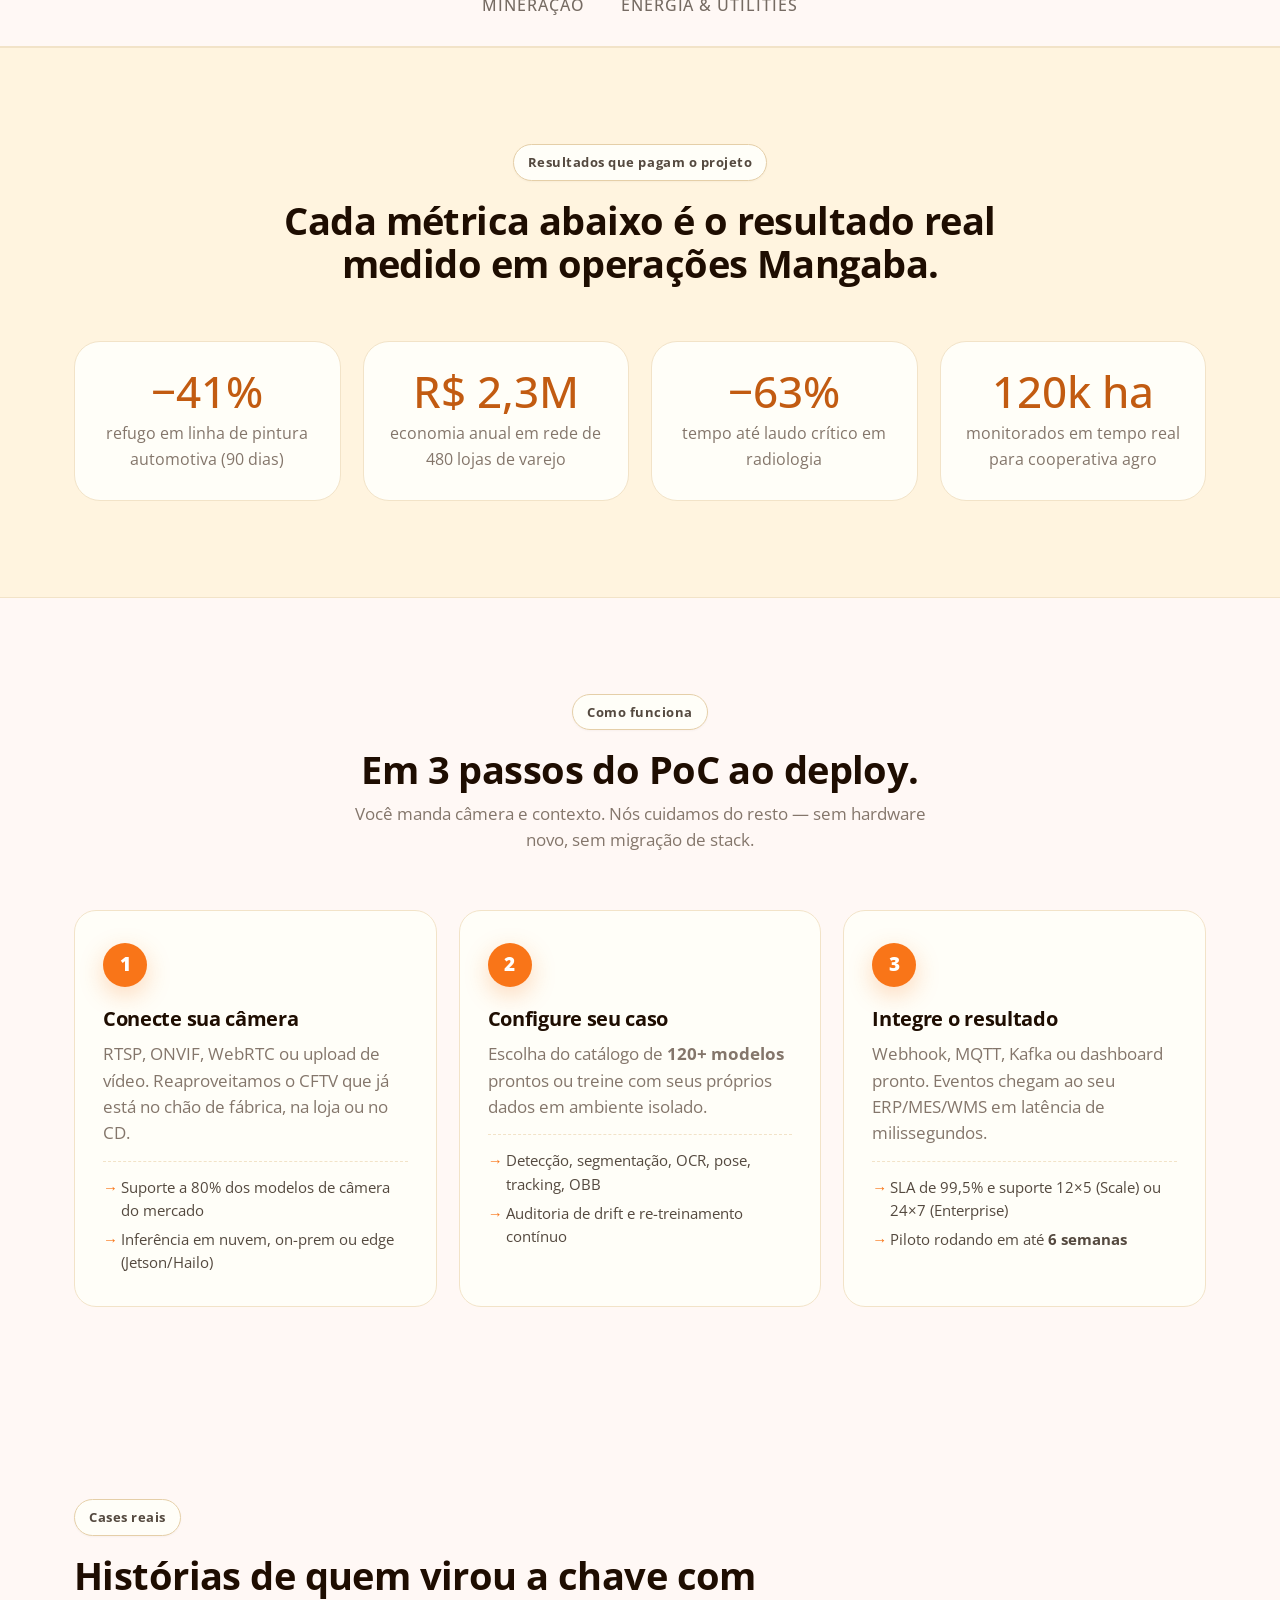
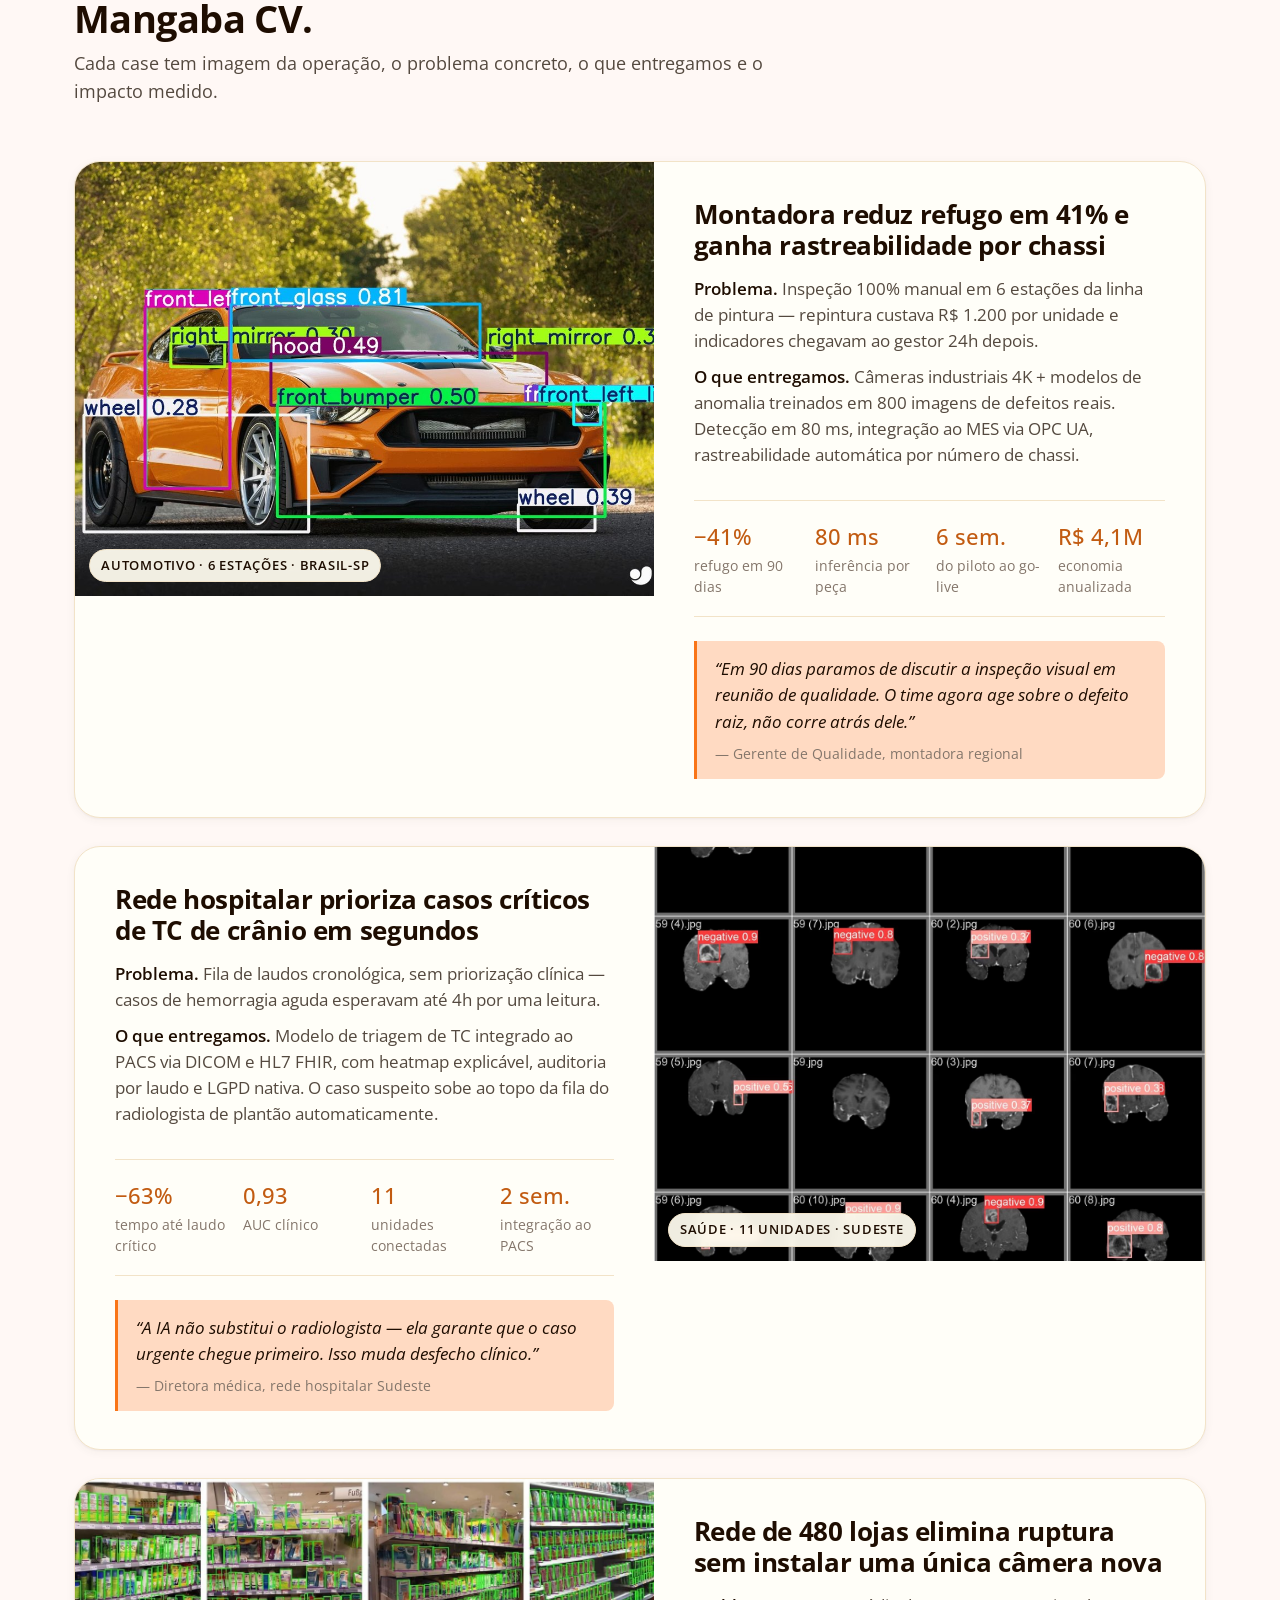
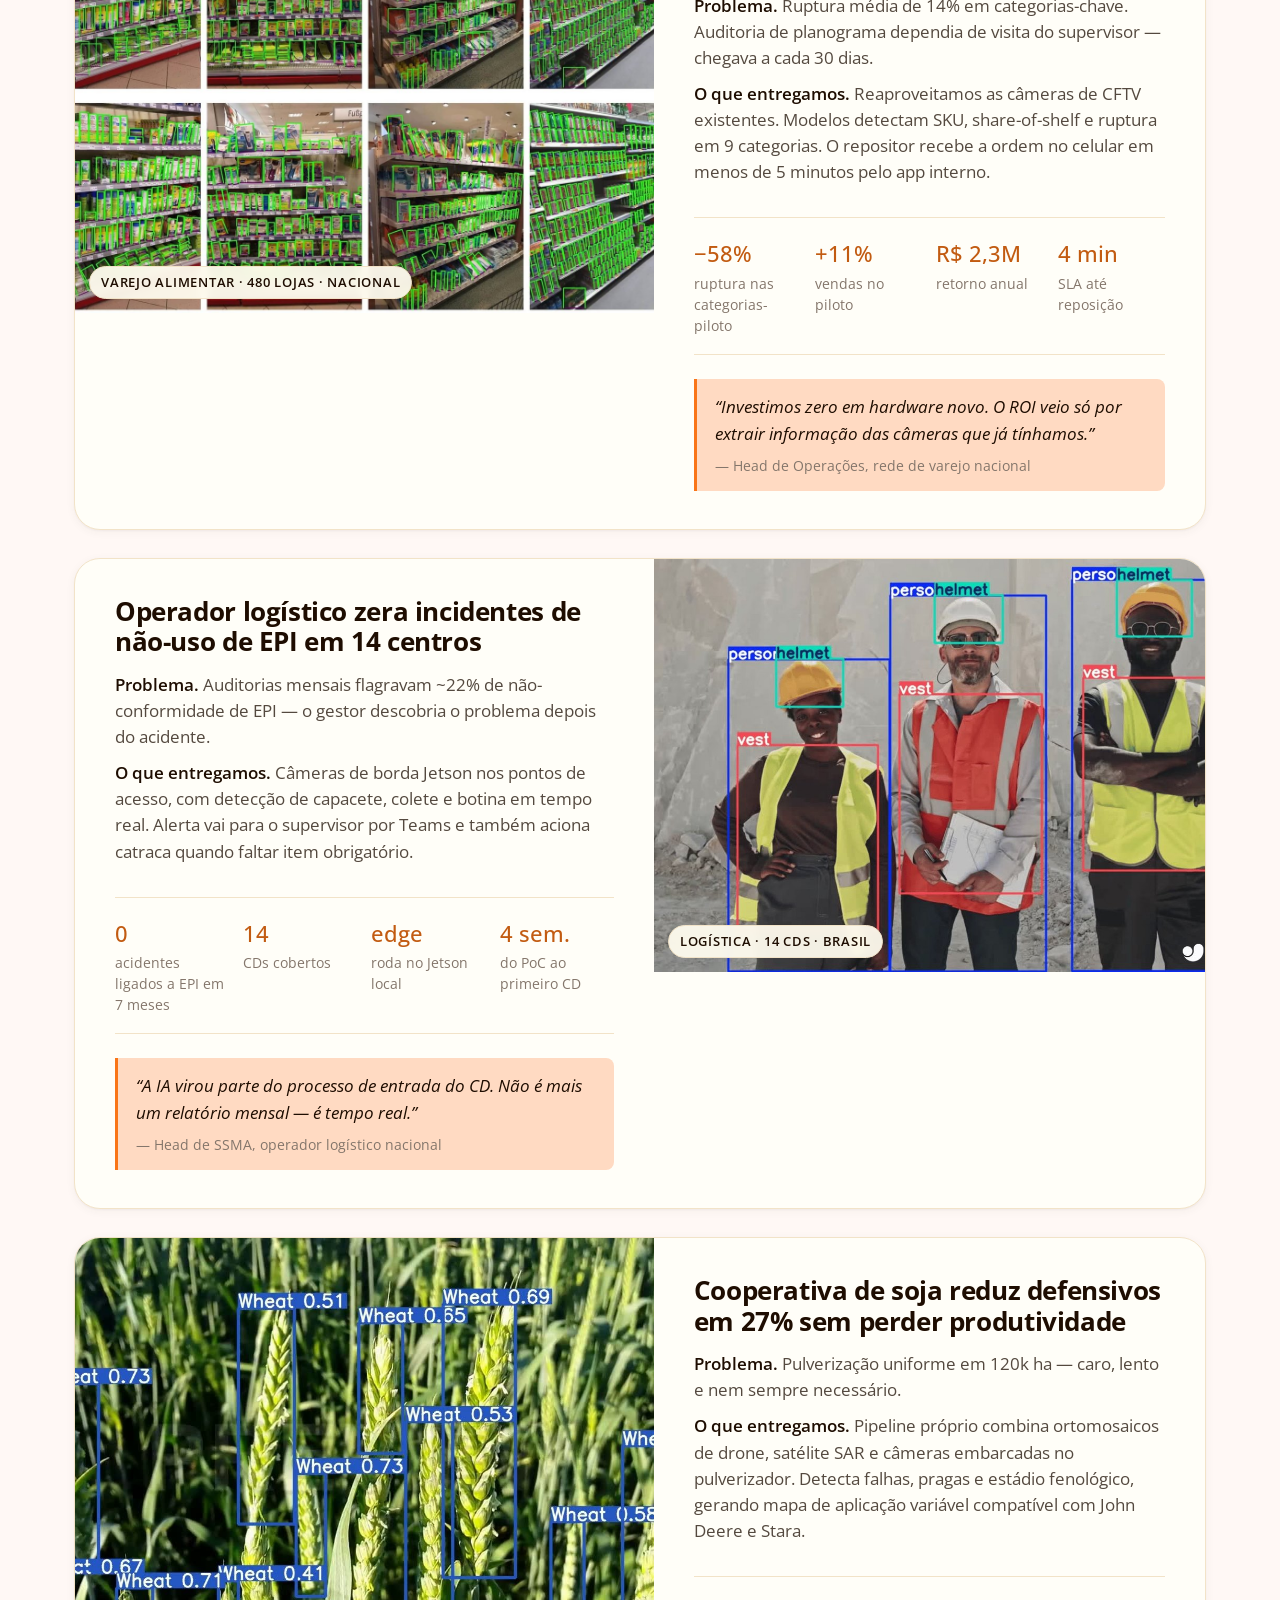
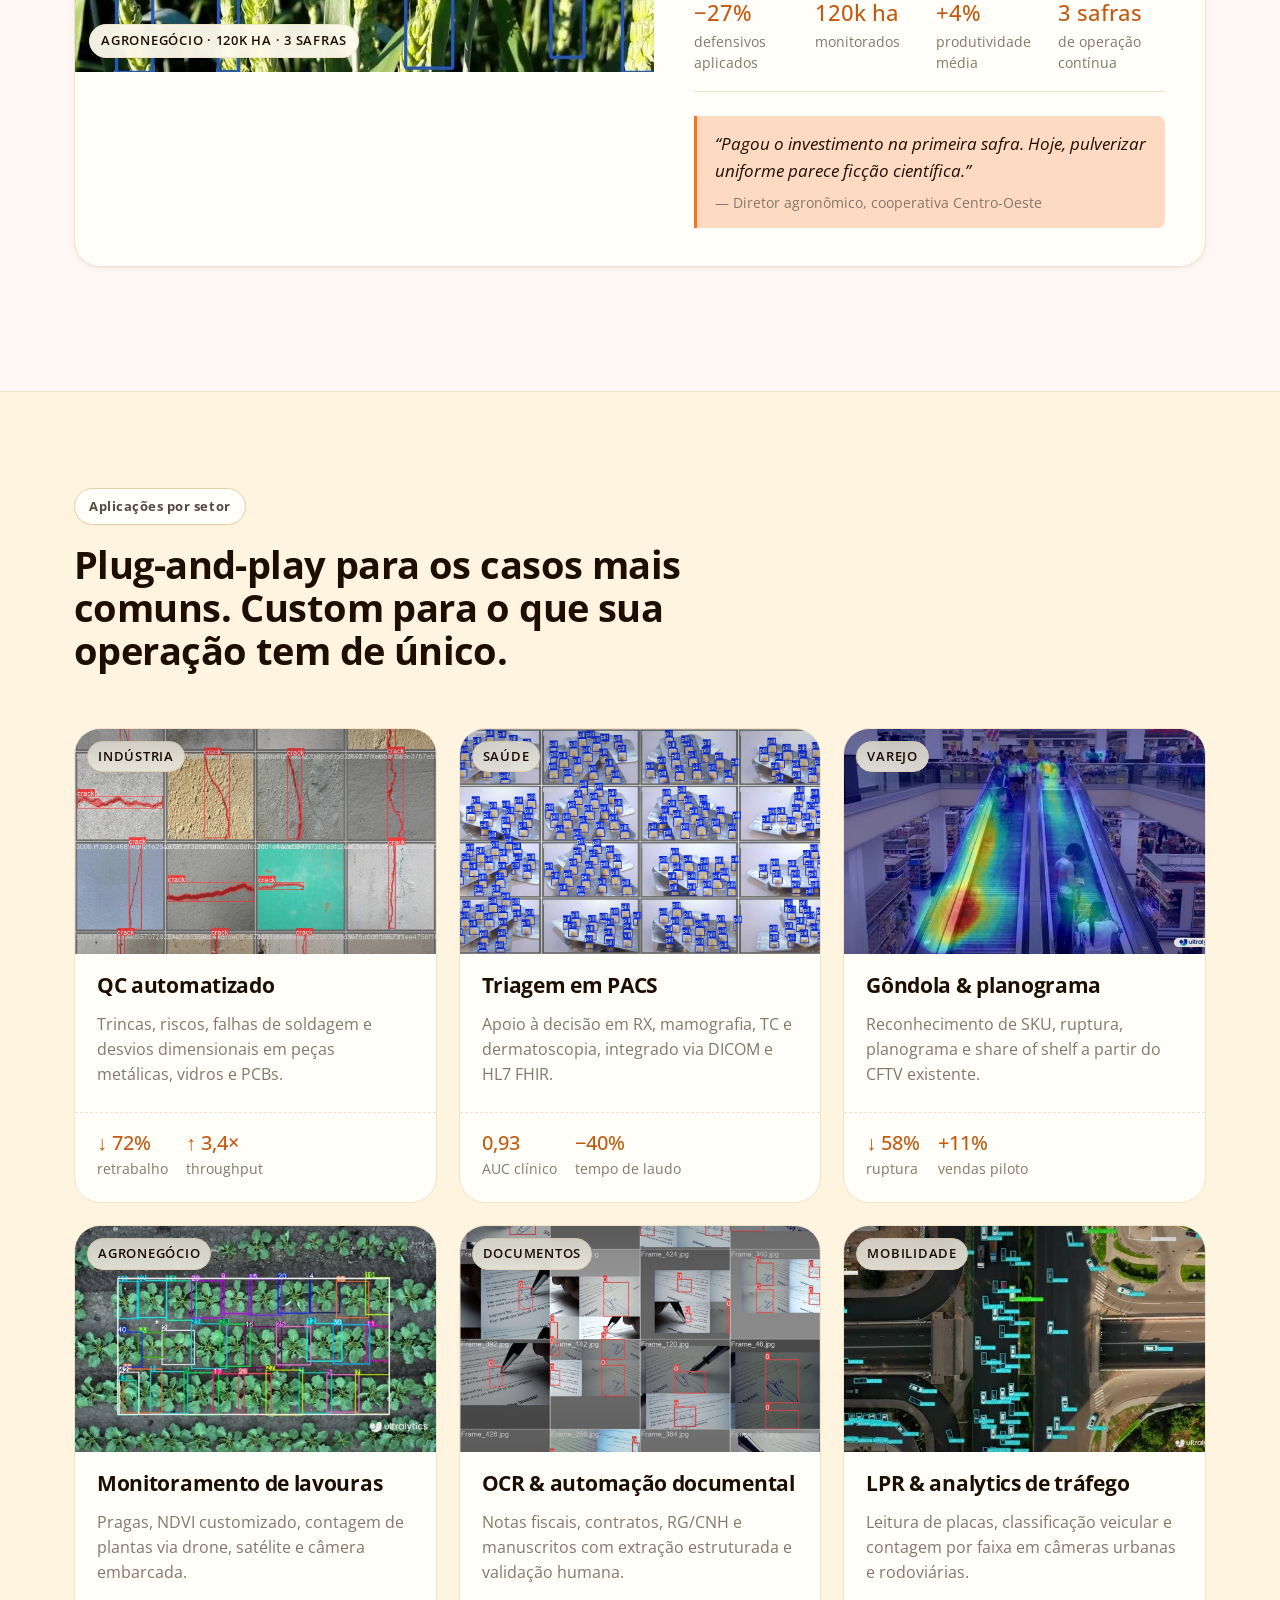
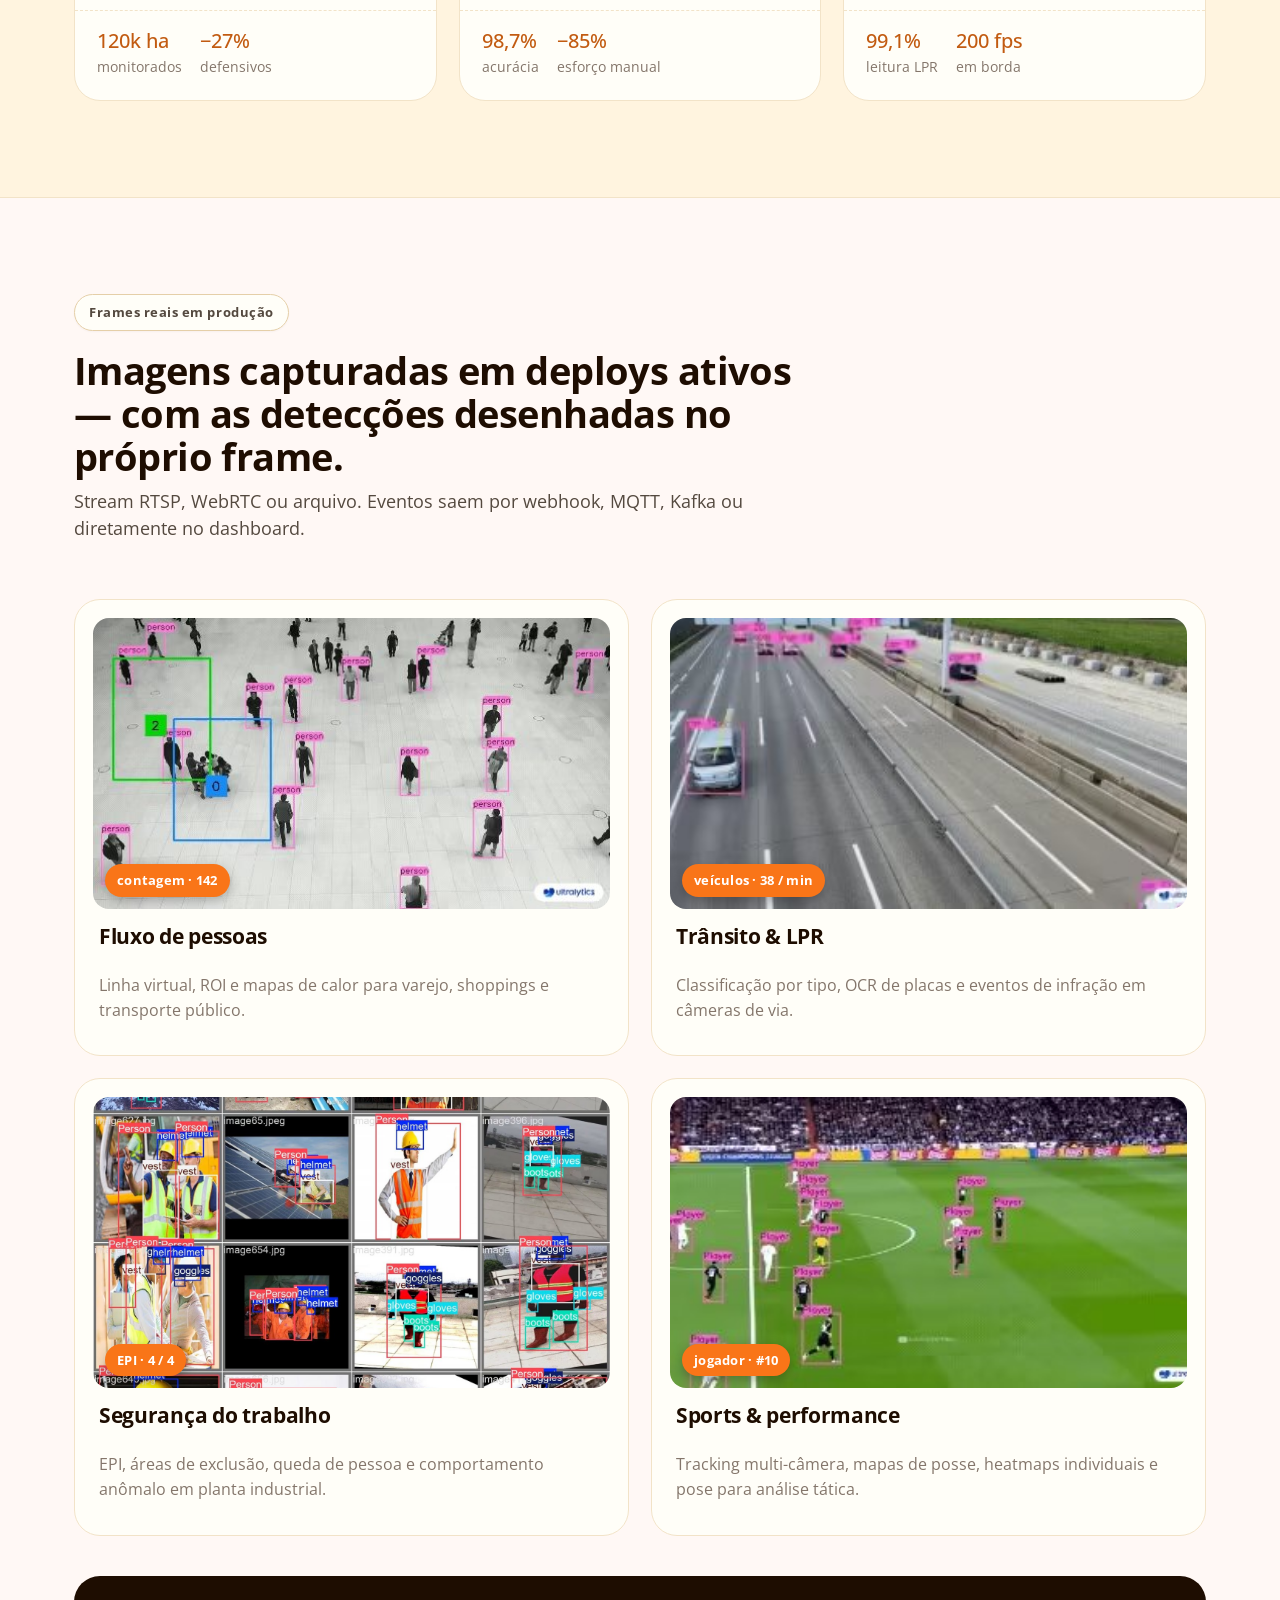
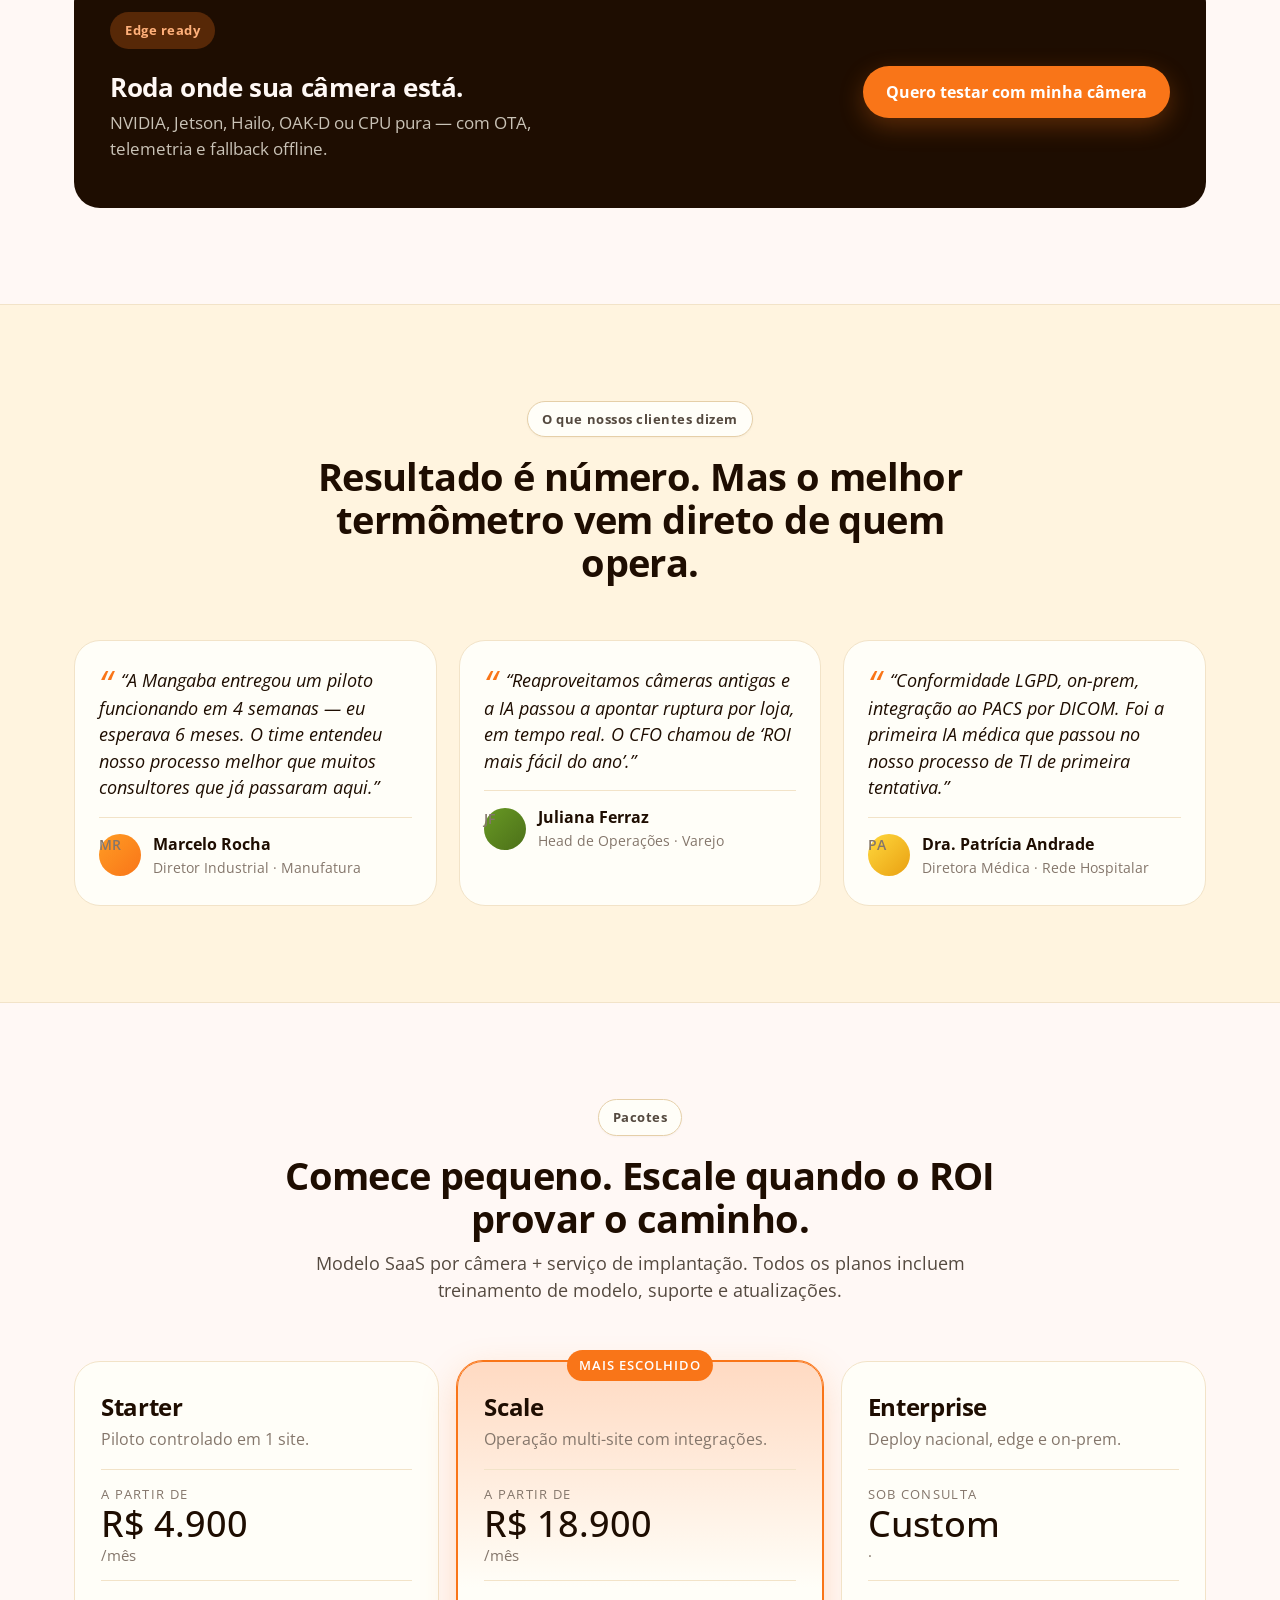
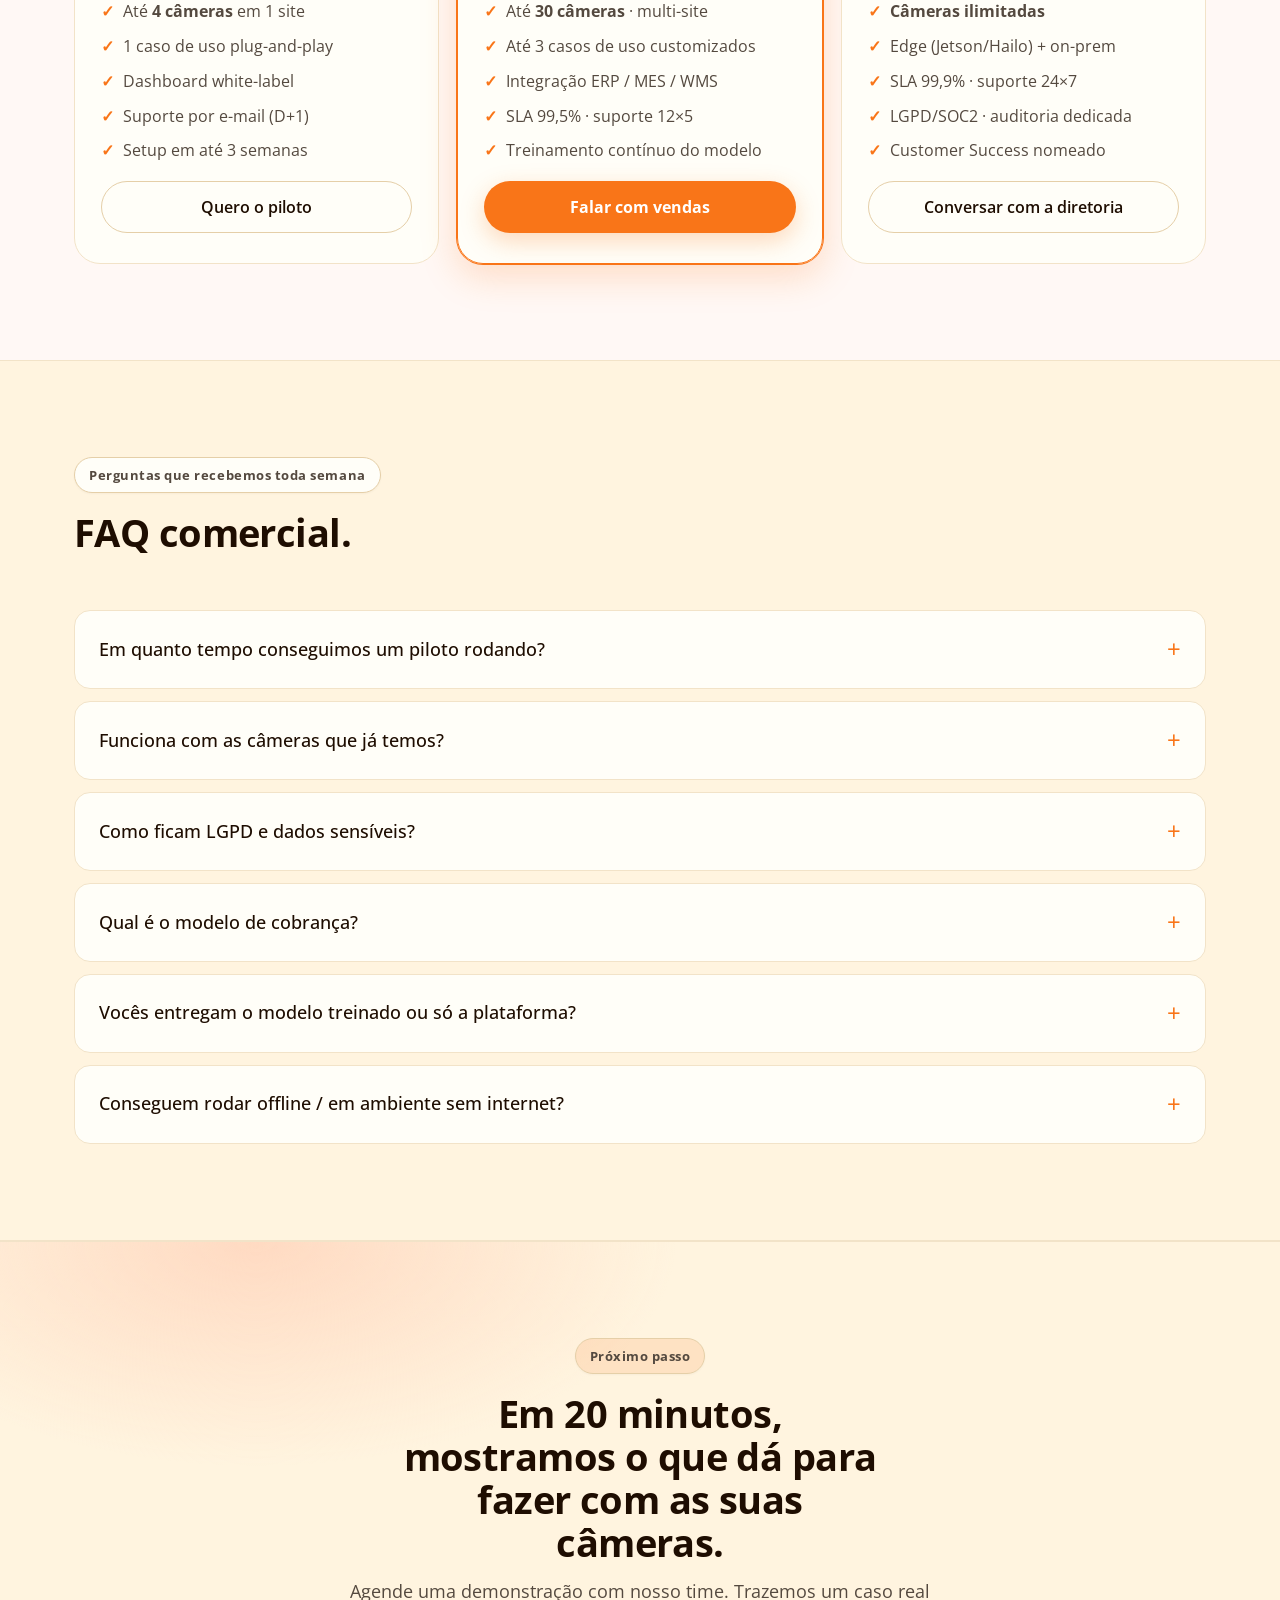
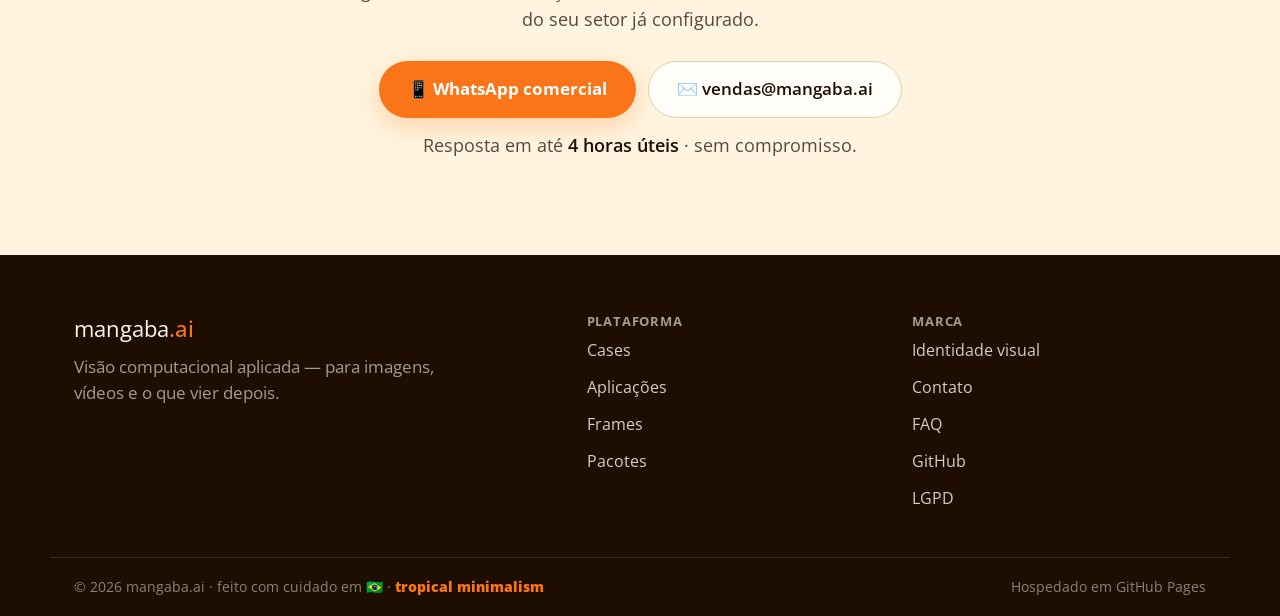
==== commit 292aac3f: "Aplica identidade visual oficial Mangaba (logo + paleta do site mangaba.ia.br #F97518)" ====
--- a/index.html
+++ b/index.html
@@ -5,7 +5,7 @@
 <meta charset="utf-8"/>
 <meta content="width=device-width, initial-scale=1.0" name="viewport"/>
 <meta content="Mangaba AI — Visão Computacional aplicada. Reduza retrabalho, ruptura e tempo de laudo com IA visual em produção. Cases reais em indústria, varejo, saúde e agro." name="description"/>
-<meta content="#FFFCF0" name="theme-color"/>
+<meta content="#FFF8F5" name="theme-color"/>
 <meta content="mangaba.ai · Visão Computacional para sua operação" property="og:title"/>
 <meta content="Detecção, OCR e analytics de vídeo em produção. Veja cases reais com ROI mensurável." property="og:description"/>
 <meta content="website" property="og:type"/>
--- a/assets/styles.css
+++ b/assets/styles.css
@@ -5,33 +5,33 @@
    ========================================================= */
 
 :root {
-  /* Surfaces — official cream gradient (#FFFCF0 → #FFDFCC) */
-  --bg:           #FFFCF0;     /* cream (logo backdrop) */
+  /* Surfaces — official cream gradient (#FFF8F5 → #FFDAC2) */
+  --bg:           #FFF8F5;     /* cream (logo backdrop) */
   --bg-alt:       #FFF4DF;     /* deeper cream */
-  --bg-peach:     #FFDFCC;     /* peach for hero radials */
+  --bg-peach:     #FFDAC2;     /* peach for hero radials */
   --surface:      #FFFEF8;     /* near-white card */
   --surface-soft: #FFF8E8;     /* off-white variant */
   --border:       #F2E3C8;
   --border-strong:#E5CFA8;
 
   /* Ink — official dark brown */
-  --ink:          #403731;
+  --ink:          #1E0D01;
   --ink-soft:     #54493F;
   --muted:        #84766B;
 
   /* Mango palette — official brand colors */
-  --orange:       #E94A12;     /* primary */
-  --orange-dk:    #C53D0D;     /* hover / pressed */
-  --orange-soft:  #FFDFCC;     /* chip backgrounds */
+  --orange:       #F97518;     /* primary */
+  --orange-dk:    #C25B11;     /* hover / pressed */
+  --orange-soft:  #FFDAC2;     /* chip backgrounds */
   --orange-deep:  #A93508;     /* darkest edge of fruit */
-  --orange-lt:    #FF7A1A;     /* light orange accent */
+  --orange-lt:    #FF9C24;     /* light orange accent */
   --yellow:       #FFD83D;     /* official yellow */
   --yellow-soft:  #FFF3C2;
   --highlight:    #FFE98F;     /* light cream-yellow highlight */
   --green:        #7BBF26;     /* official green */
   --green-dk:     #689924;     /* official deep green */
   --green-soft:   #E6F2CE;
-  --blush:        #FF7A1A;     /* warm light-orange blush */
+  --blush:        #FF9C24;     /* warm light-orange blush */
 
   /* Backward-compat aliases (preserve existing rules) */
   --accent:       var(--orange);
@@ -49,7 +49,7 @@
   --radius-lg: 26px;
   --shadow-sm: 0 1px 2px rgba(64,55,49,.04), 0 2px 10px rgba(64,55,49,.05);
   --shadow:    0 6px 18px rgba(64,55,49,.07), 0 18px 40px rgba(64,55,49,.09);
-  --shadow-orange: 0 8px 24px rgba(233,74,18,.28);
+  --shadow-orange: 0 8px 24px rgba(249,117,24,.28);
 }
 
 * { box-sizing: border-box; }
@@ -294,8 +294,8 @@
   width: var(--w); height: var(--h);
   border: 1.6px solid var(--accent);
   border-radius: 4px;
-  background: linear-gradient(180deg, rgba(233,74,18,.14), rgba(233,74,18,0) 55%);
-  box-shadow: 0 0 0 1px rgba(233,74,18,.22), 0 2px 12px rgba(0,0,0,.18);
+  background: linear-gradient(180deg, rgba(249,117,24,.14), rgba(249,117,24,0) 55%);
+  box-shadow: 0 0 0 1px rgba(249,117,24,.22), 0 2px 12px rgba(0,0,0,.18);
   pointer-events: none;
 }
 .bbox::before {
@@ -736,14 +736,14 @@
 .hero__hud .dot,
 .rcase__live .dot {
   width: 8px; height: 8px;
-  background: #E94A12;
+  background: #F97518;
   border-radius: 50%;
-  box-shadow: 0 0 0 4px rgba(233,74,18,.22);
+  box-shadow: 0 0 0 4px rgba(249,117,24,.22);
   animation: pulse 1.4s ease-in-out infinite;
 }
 @keyframes pulse {
-  0%, 100% { box-shadow: 0 0 0 4px rgba(233,74,18,.22); }
-  50%      { box-shadow: 0 0 0 8px rgba(233,74,18,.06); }
+  0%, 100% { box-shadow: 0 0 0 4px rgba(249,117,24,.22); }
+  50%      { box-shadow: 0 0 0 8px rgba(249,117,24,.06); }
 }
 
 /* Trust strip */
@@ -956,7 +956,7 @@
   font-family: var(--serif); font-weight: 600; font-size: 0.95rem;
   color: #fff; flex-shrink: 0;
 }
-.avatar--1 { background: linear-gradient(135deg, #FF7A1A, #E94A12); }
+.avatar--1 { background: linear-gradient(135deg, #FF9C24, #F97518); }
 .avatar--2 { background: linear-gradient(135deg, #689924, #4C7019); }
 .avatar--3 { background: linear-gradient(135deg, #FFD83D, #E9A012); }
 
@@ -981,7 +981,7 @@
 .price:hover { transform: translateY(-3px); box-shadow: var(--shadow); }
 .price--featured {
   border-color: var(--orange);
-  box-shadow: 0 0 0 1px var(--orange), 0 12px 36px rgba(233,74,18,.22);
+  box-shadow: 0 0 0 1px var(--orange), 0 12px 36px rgba(249,117,24,.22);
   background: linear-gradient(180deg, var(--orange-soft), var(--surface) 45%);
 }
 .price__badge {
@@ -1082,7 +1082,7 @@
 }
 
 /* CTA — pequenas adições */
-.cta .eyebrow { background: rgba(233,74,18,.14); }
+.cta .eyebrow { background: rgba(249,117,24,.14); }
 .cta__small { color: var(--muted); margin-top: 14px; font-size: 0.9rem; }
 .cta__small b { color: var(--ink); font-weight: 600; }
 
